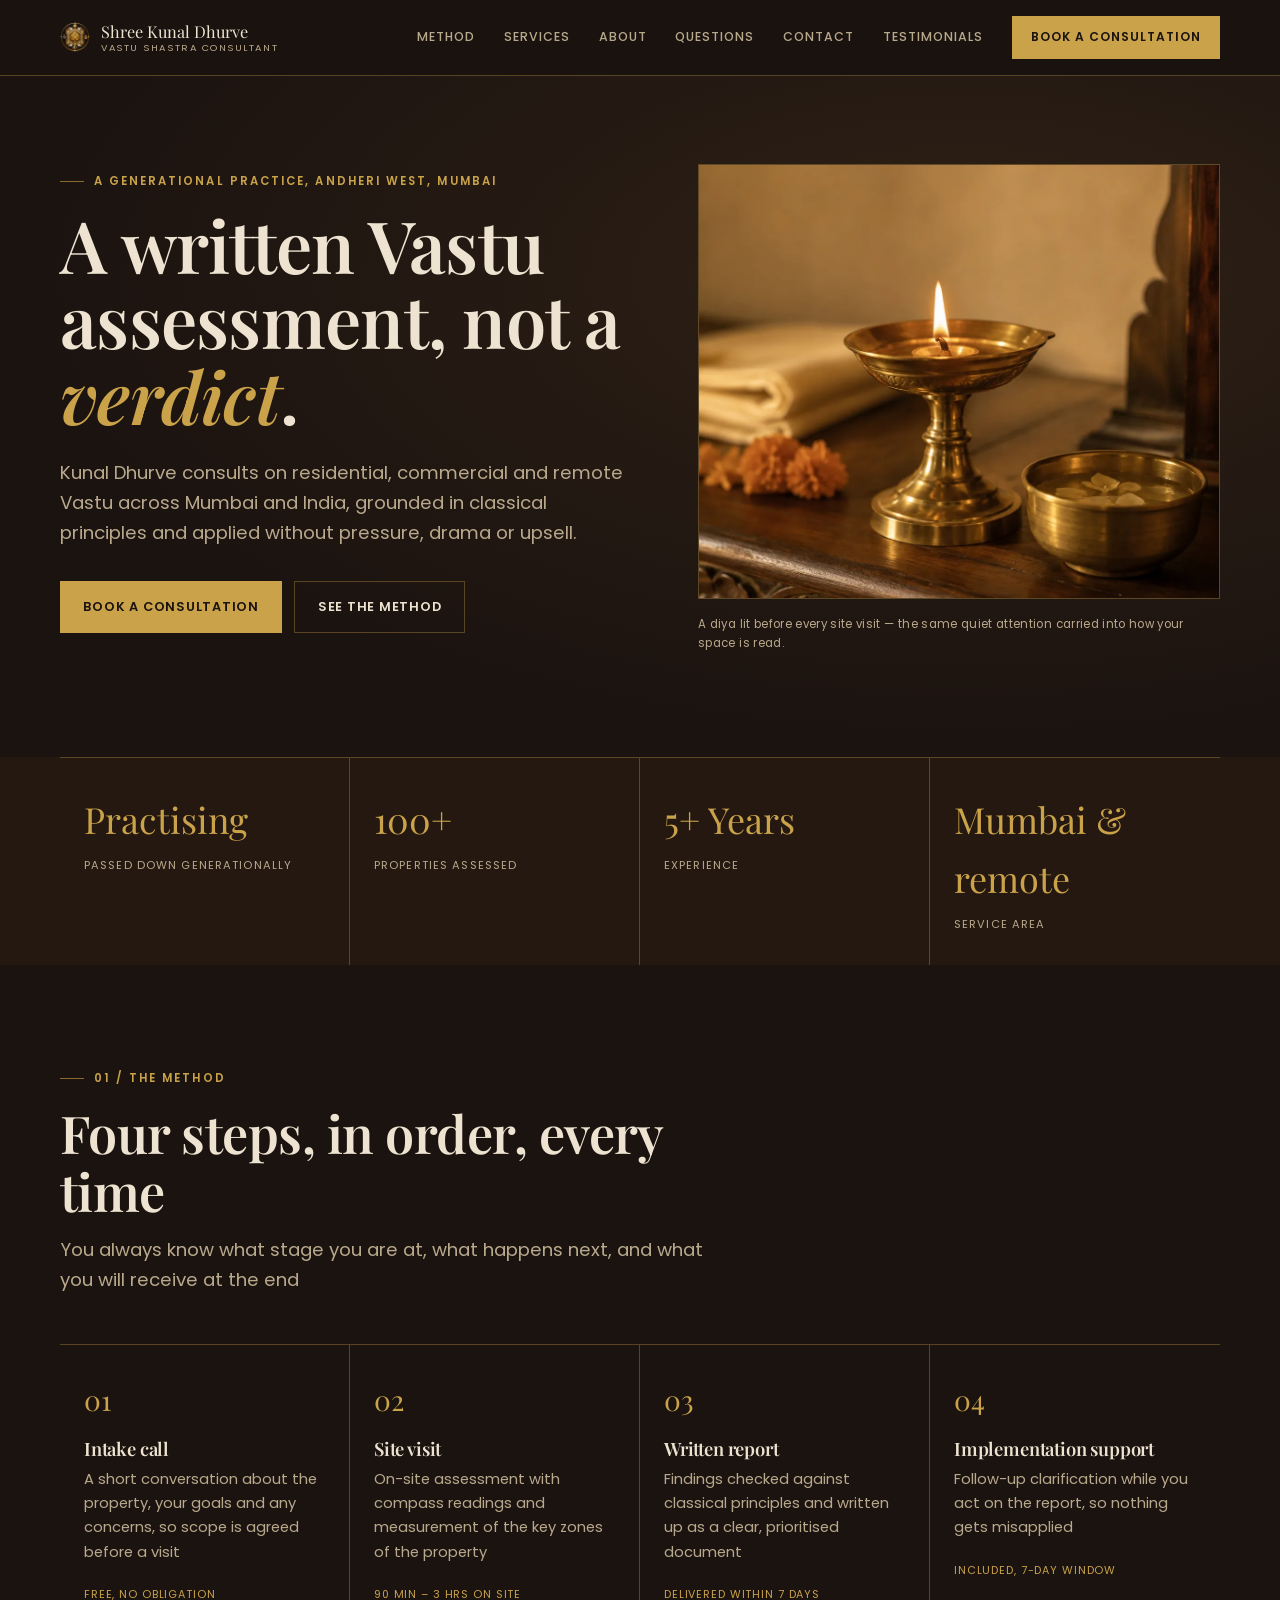
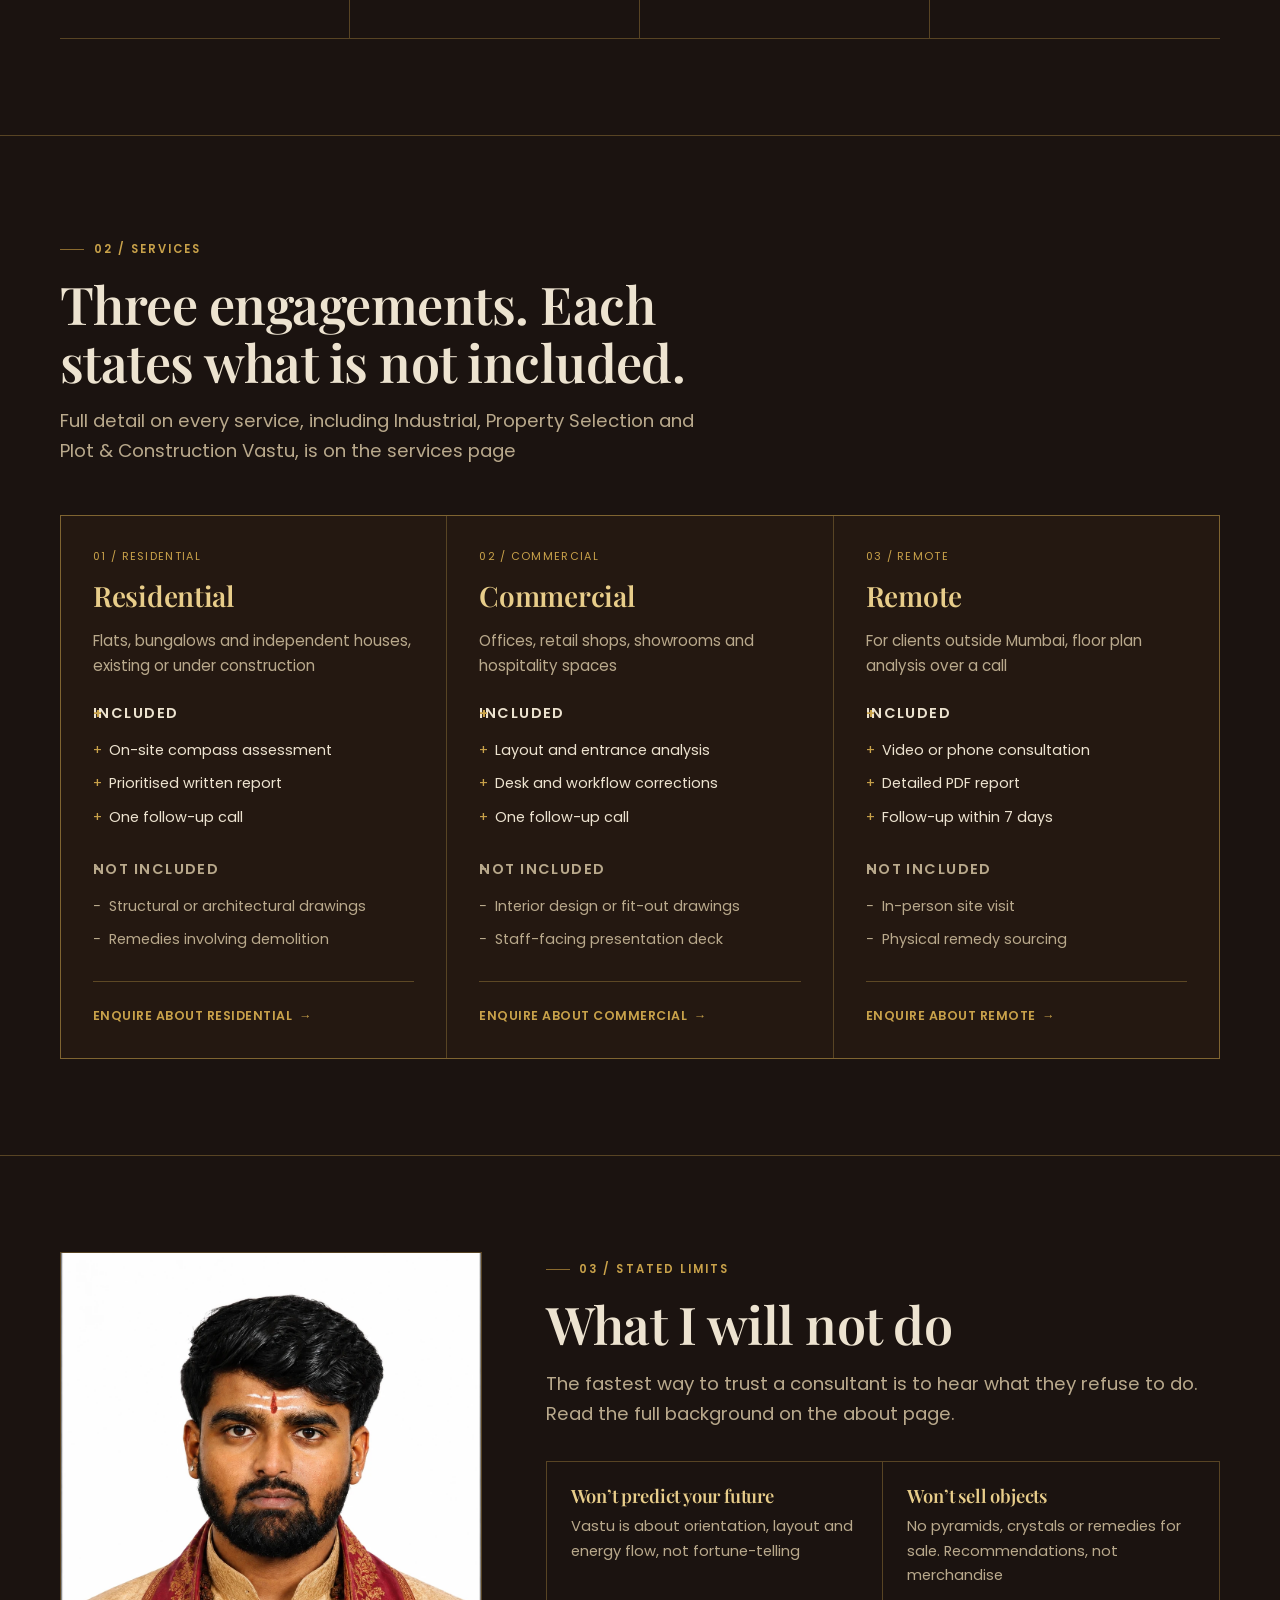
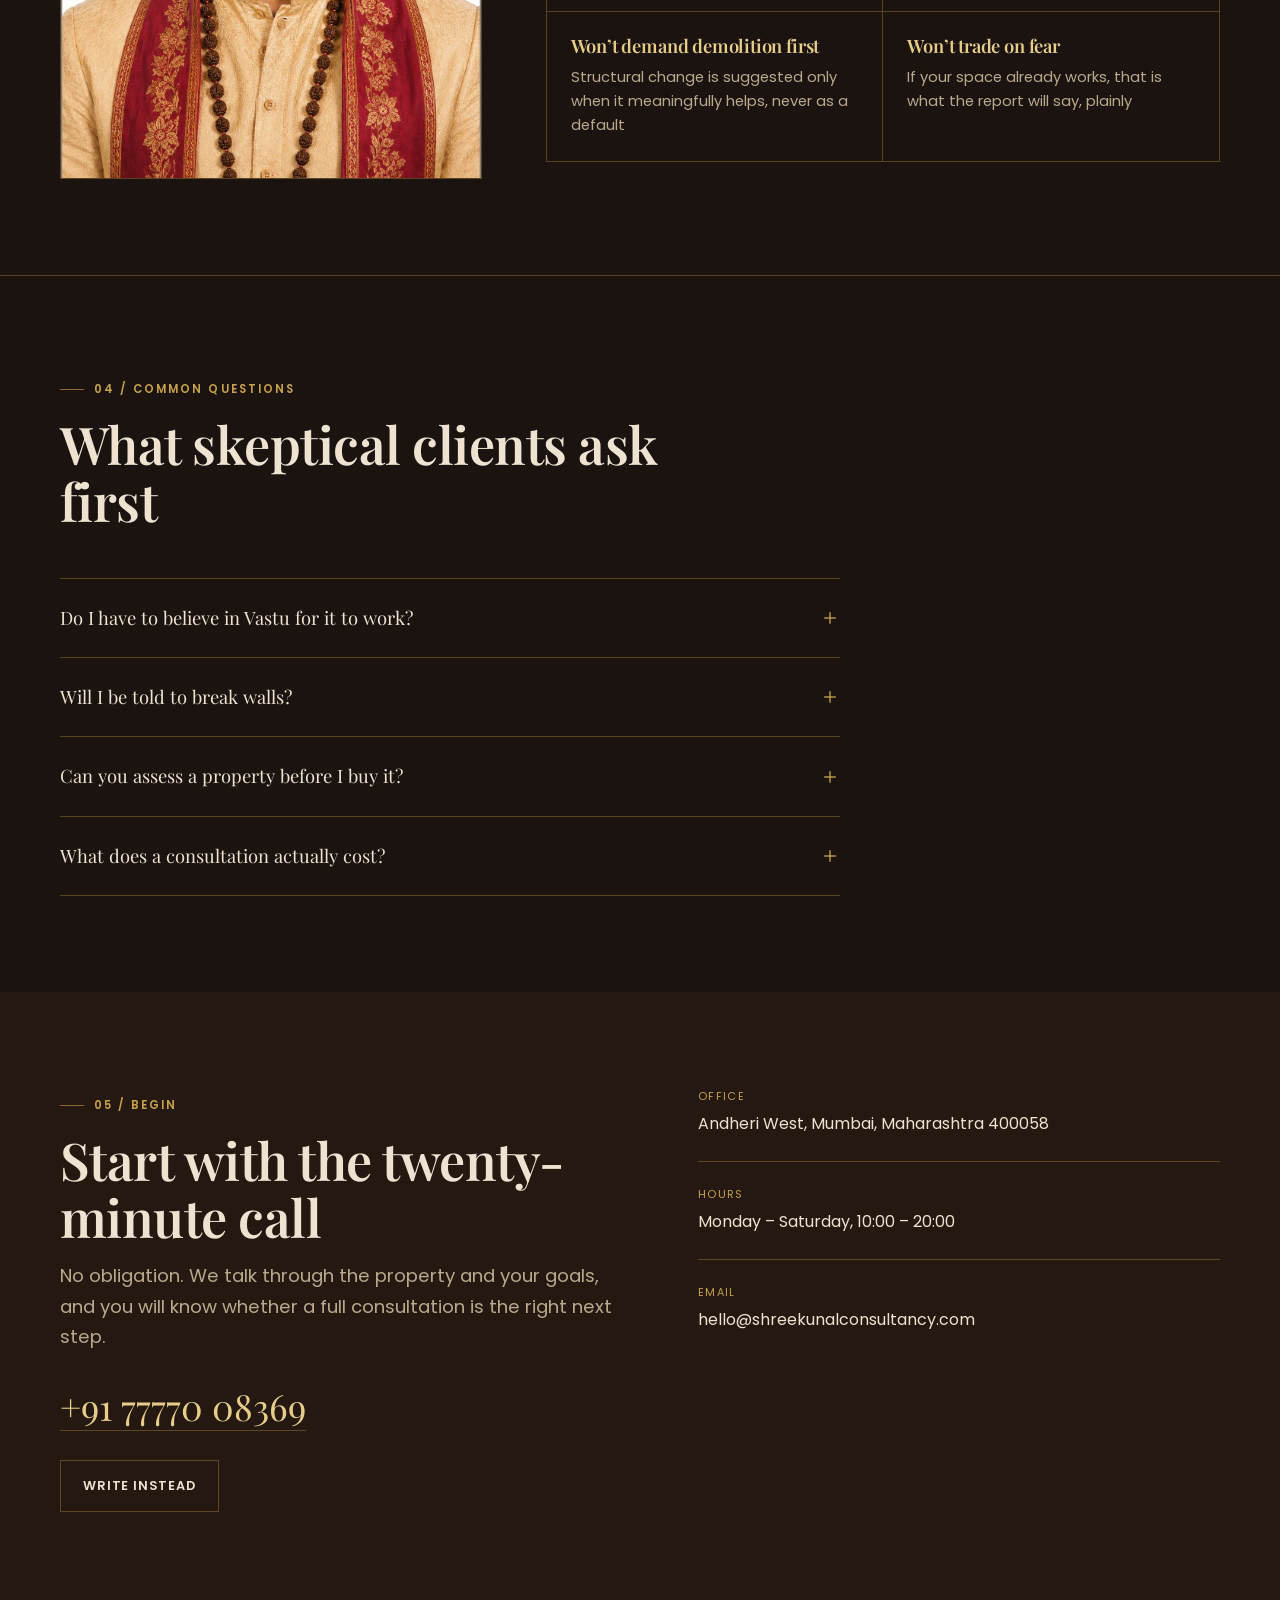
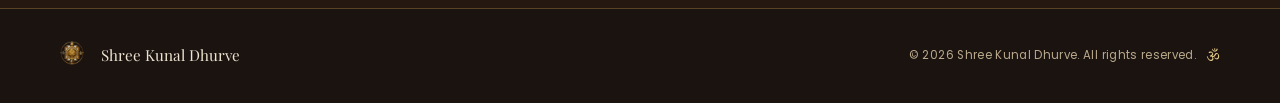
==== index.html @ 8e157ad5 "Fix mobile tap targets, heading hierarchy, and add structured data - css/style.css: split the blanke" ====
<!DOCTYPE html>
<html lang="en">
<head>
  <meta charset="UTF-8">
  <meta name="viewport" content="width=device-width, initial-scale=1.0">
  <meta name="google-site-verification" content="eTcAwBEXMHzzOtmj7loL_bXhq1aPAVMnPyKlKAntVkM" />
  <title>Shree Kunal Dhurve | Vastu Shastra Consultant in Andheri West, Mumbai</title>
  <meta name="description" content="Kunal Dhurve is a Vastu Shastra consultant based in Andheri West, Mumbai, practising a generational family tradition. A written assessment, not a verdict. Book a consultation.">
  <meta name="keywords" content="vastu consultant, vastu shastra, vastu consultant Mumbai, vastu consultant Andheri West, residential vastu, commercial vastu, remote vastu consultation">

  <meta property="og:type" content="website">
  <meta property="og:title" content="Shree Kunal Dhurve | Vastu Shastra Consultant, Mumbai">
  <meta property="og:description" content="A written Vastu assessment, not a verdict. A generational practice, Andheri West, Mumbai.">
  <meta property="og:url" content="https://shreekunalconsultancy.com/">
  <meta property="og:locale" content="en_IN">

  <link rel="canonical" href="https://shreekunalconsultancy.com/">

  <link rel="icon" type="image/png" href="assets/images/favicon-32.png" sizes="32x32">
  <link rel="icon" type="image/png" href="assets/images/favicon-64.png" sizes="64x64">
  <link rel="apple-touch-icon" href="assets/images/apple-touch-icon-180.png">

  <link rel="preconnect" href="https://fonts.googleapis.com">
  <link rel="preconnect" href="https://fonts.gstatic.com" crossorigin>
  <link href="https://fonts.googleapis.com/css2?family=Playfair+Display:ital,wght@0,500;0,600;0,700;1,500&family=Poppins:wght@300;400;500;600;700&family=Noto+Serif+Devanagari:wght@500;600;700&family=Noto+Sans+Devanagari:wght@400;500;600&display=swap" rel="stylesheet">

  <link rel="stylesheet" href="css/style.css">

  <script type="application/ld+json">
  {
    "@context": "https://schema.org",
    "@type": "ProfessionalService",
    "@id": "https://shreekunalconsultancy.com/#business",
    "name": "Shree Kunal Dhurve",
    "alternateName": "Kunal Dhurve Vastu Consultant",
    "description": "Vastu Shastra consultant providing residential, commercial, and remote consultations across Mumbai and India.",
    "url": "https://shreekunalconsultancy.com/",
    "telephone": "+91-7777008369",
    "priceRange": "INR",
    "image": "https://shreekunalconsultancy.com/assets/images/hero-diya-altar.jpg",
    "address": {
      "@type": "PostalAddress",
      "streetAddress": "Andheri West",
      "addressLocality": "Mumbai",
      "addressRegion": "Maharashtra",
      "postalCode": "400058",
      "addressCountry": "IN"
    },
    "geo": {
      "@type": "GeoCoordinates",
      "latitude": 19.1197,
      "longitude": 72.8245
    },
    "areaServed": [
      { "@type": "City", "name": "Mumbai" },
      { "@type": "Country", "name": "India" }
    ],
    "openingHoursSpecification": {
      "@type": "OpeningHoursSpecification",
      "dayOfWeek": ["Monday","Tuesday","Wednesday","Thursday","Friday","Saturday"],
      "opens": "10:00",
      "closes": "20:00"
    },
    "founder": {
      "@id": "https://shreekunalconsultancy.com/about.html#kunal-dhurve",
      "@type": "Person",
      "name": "Kunal Dhurve",
      "url": "https://shreekunalconsultancy.com/about.html"
    },
    "sameAs": []
  }
  </script>
  <!-- TODO: paste social profile URLs (Instagram, Facebook, etc.) into the empty "sameAs" array above -->
</head>
<body>

  <header class="site-header">
    <div class="wrap site-header__inner">
      <a href="index.html" class="brand">
        <span class="brand__mark" aria-hidden="true">
          <picture>
            <source srcset="assets/images/sri-yantra-logo.webp" type="image/webp">
            <img src="assets/images/sri-yantra-logo.png" alt="" width="30" height="30" loading="eager" decoding="async">
          </picture>
        </span>
        <span class="brand__name">
          Shree Kunal Dhurve
          <small>Vastu Shastra Consultant</small>
        </span>
      </a>

      <nav class="nav" aria-label="Primary">
        <a href="#method">Method</a>
        <a href="#services">Services</a>
        <a href="#about">About</a>
        <a href="#faq">Questions</a>
        <a href="#contact">Contact</a>
        <a href="testimonials.html">Testimonials</a>
        <a href="https://wa.me/917777008369?text=Hello%2C%20I%20would%20like%20to%20enquire%20about%20a%20vastu%20consultation." class="nav__cta" target="_blank" rel="noopener">Book a consultation</a>
      </nav>

      <button class="nav-toggle" aria-label="Open menu" aria-expanded="false">
        <svg width="20" height="20" viewBox="0 0 20 20" fill="none" stroke="currentColor" stroke-width="1.6">
          <line x1="3" y1="6" x2="17" y2="6"/>
          <line x1="3" y1="10" x2="17" y2="10"/>
          <line x1="3" y1="14" x2="17" y2="14"/>
        </svg>
      </button>
    </div>
  </header>

  <main>

    <!-- Hero -->
    <section class="hero">
      <div class="wrap hero__inner">
        <div class="hero__copy">
          <span class="eyebrow">A generational practice, Andheri West, Mumbai</span>
          <h1>A written Vastu assessment, not a <em>verdict</em>.</h1>
          <p class="lede">Kunal Dhurve consults on residential, commercial and remote Vastu across Mumbai and India, grounded in classical principles and applied without pressure, drama or upsell.</p>

          <div class="hero__ctas">
            <a href="https://wa.me/917777008369?text=Hello%2C%20I%20would%20like%20to%20enquire%20about%20a%20vastu%20consultation." target="_blank" rel="noopener" class="btn btn--filled">Book a consultation</a>
            <a href="#method" class="btn btn--outline">See the method</a>
          </div>
        </div>

        <div class="hero__portrait">
          <div class="hero__image">
            <picture>
              <source srcset="assets/images/hero-diya-altar.webp" type="image/webp">
              <img src="assets/images/hero-diya-altar.jpg" alt="A lit brass diya on a wooden altar ledge, with marigold flowers and folded cloth alongside" width="1122" height="935" loading="eager" decoding="async" style="width:100%;height:100%;object-fit:cover;">
            </picture>
          </div>
          <p class="hero__caption">A diya lit before every site visit — the same quiet attention carried into how your space is read.</p>
        </div>
      </div>
    </section>

    <!-- Credential band (dark 1/2) -->
    <section class="section--dark">
      <div class="wrap">
        <div class="credentials">
          <div class="credential">
            <div class="credential__num">Practising</div>
            <div class="credential__label">Passed down generationally</div>
          </div>
          <div class="credential">
            <div class="credential__num">100+</div>
            <div class="credential__label">Properties assessed</div>
          </div>
          <div class="credential">
            <div class="credential__num">5+ Years</div>
            <div class="credential__label">Experience</div>
          </div>
          <div class="credential">
            <div class="credential__num">Mumbai &amp; remote</div>
            <div class="credential__label">Service area</div>
          </div>
        </div>
      </div>
    </section>

    <!-- Method -->
    <section class="section" id="method">
      <div class="wrap">
        <div class="section-head">
          <span class="eyebrow">01 / The method</span>
          <h2>Four steps, in order, every time</h2>
          <p class="lede">You always know what stage you are at, what happens next, and what you will receive at the end</p>
        </div>

        <ol class="method">
          <li class="method__step">
            <div class="method__num">01</div>
            <h3>Intake call</h3>
            <p>A short conversation about the property, your goals and any concerns, so scope is agreed before a visit</p>
            <span class="method__meta">Free, no obligation</span>
          </li>
          <li class="method__step">
            <div class="method__num">02</div>
            <h3>Site visit</h3>
            <p>On-site assessment with compass readings and measurement of the key zones of the property</p>
            <span class="method__meta">90 min &ndash; 3 hrs on site</span>
          </li>
          <li class="method__step">
            <div class="method__num">03</div>
            <h3>Written report</h3>
            <p>Findings checked against classical principles and written up as a clear, prioritised document</p>
            <span class="method__meta">Delivered within 7 days</span>
          </li>
          <li class="method__step">
            <div class="method__num">04</div>
            <h3>Implementation support</h3>
            <p>Follow-up clarification while you act on the report, so nothing gets misapplied</p>
            <span class="method__meta">Included, 7-day window</span>
          </li>
        </ol>
      </div>
    </section>

    <!-- Services -->
    <section class="section hairline-top" id="services">
      <div class="wrap">
        <div class="section-head">
          <span class="eyebrow">02 / Services</span>
          <h2>Three engagements. Each states what is not included.</h2>
          <p class="lede">Full detail on every service, including Industrial, Property Selection and Plot &amp; Construction Vastu, is on the <a href="services.html">services page</a></p>
        </div>

        <div class="services">
          <article class="service">
            <span class="service__index">01 / Residential</span>
            <h3>Residential</h3>
            <p class="service__desc">Flats, bungalows and independent houses, existing or under construction</p>
            <ul class="service__list">
              <li class="service__list-label" style="border:0;padding:0;">Included</li>
              <li>On-site compass assessment</li>
              <li>Prioritised written report</li>
              <li>One follow-up call</li>
            </ul>
            <ul class="service__list service__list--not">
              <li class="service__list-label" style="border:0;padding:0;">Not included</li>
              <li>Structural or architectural drawings</li>
              <li>Remedies involving demolition</li>
            </ul>
            <a class="service__cta" href="https://wa.me/917777008369?text=Hello%2C%20I%20would%20like%20to%20enquire%20about%20Residential%20Vastu.">
              Enquire about Residential <span aria-hidden="true">&rarr;</span>
            </a>
          </article>

          <article class="service">
            <span class="service__index">02 / Commercial</span>
            <h3>Commercial</h3>
            <p class="service__desc">Offices, retail shops, showrooms and hospitality spaces</p>
            <ul class="service__list">
              <li class="service__list-label" style="border:0;padding:0;">Included</li>
              <li>Layout and entrance analysis</li>
              <li>Desk and workflow corrections</li>
              <li>One follow-up call</li>
            </ul>
            <ul class="service__list service__list--not">
              <li class="service__list-label" style="border:0;padding:0;">Not included</li>
              <li>Interior design or fit-out drawings</li>
              <li>Staff-facing presentation deck</li>
            </ul>
            <a class="service__cta" href="https://wa.me/917777008369?text=Hello%2C%20I%20would%20like%20to%20enquire%20about%20Commercial%20Vastu.">
              Enquire about Commercial <span aria-hidden="true">&rarr;</span>
            </a>
          </article>

          <article class="service">
            <span class="service__index">03 / Remote</span>
            <h3>Remote</h3>
            <p class="service__desc">For clients outside Mumbai, floor plan analysis over a call</p>
            <ul class="service__list">
              <li class="service__list-label" style="border:0;padding:0;">Included</li>
              <li>Video or phone consultation</li>
              <li>Detailed PDF report</li>
              <li>Follow-up within 7 days</li>
            </ul>
            <ul class="service__list service__list--not">
              <li class="service__list-label" style="border:0;padding:0;">Not included</li>
              <li>In-person site visit</li>
              <li>Physical remedy sourcing</li>
            </ul>
            <a class="service__cta" href="https://wa.me/917777008369?text=Hello%2C%20I%20would%20like%20to%20enquire%20about%20Remote%20Vastu.">
              Enquire about Remote <span aria-hidden="true">&rarr;</span>
            </a>
          </article>
        </div>
      </div>
    </section>

    <!-- Stated limits / About -->
    <section class="section hairline-top" id="about">
      <div class="wrap">
        <div class="limits-grid">
          <div>
            <div class="about-photo">
              <picture>
                <source srcset="assets/images/kunal-photo.webp" type="image/webp">
                <img src="assets/images/kunal-photo.jpg" alt="Portrait of Kunal Dhurve" width="1104" height="1425" loading="lazy" decoding="async" style="width:100%;height:100%;object-fit:cover;">
              </picture>
            </div>
          </div>

          <div>
            <span class="eyebrow">03 / Stated limits</span>
            <h2>What I will not do</h2>
            <p class="lede" style="margin-bottom: var(--space-4);">The fastest way to trust a consultant is to hear what they refuse to do. Read the full background on the <a href="about.html">about page</a>.</p>

            <div class="limits">
              <div class="limits__item">
                <h3>Won&rsquo;t predict your future</h3>
                <p>Vastu is about orientation, layout and energy flow, not fortune-telling</p>
              </div>
              <div class="limits__item">
                <h3>Won&rsquo;t sell objects</h3>
                <p>No pyramids, crystals or remedies for sale. Recommendations, not merchandise</p>
              </div>
              <div class="limits__item">
                <h3>Won&rsquo;t demand demolition first</h3>
                <p>Structural change is suggested only when it meaningfully helps, never as a default</p>
              </div>
              <div class="limits__item">
                <h3>Won&rsquo;t trade on fear</h3>
                <p>If your space already works, that is what the report will say, plainly</p>
              </div>
            </div>
          </div>
        </div>
      </div>
    </section>

    <!-- FAQ -->
    <section class="section hairline-top" id="faq">
      <div class="wrap">
        <div class="section-head">
          <span class="eyebrow">04 / Common questions</span>
          <h2>What skeptical clients ask first</h2>
        </div>

        <div class="faq">
          <div class="faq__item">
            <button class="faq__question" aria-expanded="false" type="button">
              <span>Do I have to believe in Vastu for it to work?</span>
              <svg class="faq__icon" viewBox="0 0 24 24" fill="none" stroke="currentColor" stroke-width="1.6" aria-hidden="true"><line x1="12" y1="5" x2="12" y2="19"/><line x1="5" y1="12" x2="19" y2="12"/></svg>
            </button>
            <div class="faq__answer" hidden>
              <div><p>No. It is a discipline of orientation, layout and light, not a belief system. Clients of every background use it, and the recommendations are judged on whether the space works better, not on faith.</p></div>
            </div>
          </div>

          <div class="faq__item">
            <button class="faq__question" aria-expanded="false" type="button">
              <span>Will I be told to break walls?</span>
              <svg class="faq__icon" viewBox="0 0 24 24" fill="none" stroke="currentColor" stroke-width="1.6" aria-hidden="true"><line x1="12" y1="5" x2="12" y2="19"/><line x1="5" y1="12" x2="19" y2="12"/></svg>
            </button>
            <div class="faq__answer" hidden>
              <div><p>Rarely. Most recommendations are placement, usage and small adjustments. Structural change is suggested only when it would meaningfully improve how the space works, and it is always the last option, not the first.</p></div>
            </div>
          </div>

          <div class="faq__item">
            <button class="faq__question" aria-expanded="false" type="button">
              <span>Can you assess a property before I buy it?</span>
              <svg class="faq__icon" viewBox="0 0 24 24" fill="none" stroke="currentColor" stroke-width="1.6" aria-hidden="true"><line x1="12" y1="5" x2="12" y2="19"/><line x1="5" y1="12" x2="19" y2="12"/></svg>
            </button>
            <div class="faq__answer" hidden>
              <div><p>Yes, and it is the most cost-effective time to consult. Send the floor plan and I will give a clear pass, proceed-with-changes, or avoid verdict before you commit any money.</p></div>
            </div>
          </div>

          <div class="faq__item">
            <button class="faq__question" aria-expanded="false" type="button">
              <span>What does a consultation actually cost?</span>
              <svg class="faq__icon" viewBox="0 0 24 24" fill="none" stroke="currentColor" stroke-width="1.6" aria-hidden="true"><line x1="12" y1="5" x2="12" y2="19"/><line x1="5" y1="12" x2="19" y2="12"/></svg>
            </button>
            <div class="faq__answer" hidden>
              <div><p>Fees depend on property size and scope, and are quoted before any commitment on the intake call, which is itself free. There is no obligation to proceed after that call.</p></div>
            </div>
          </div>
        </div>
      </div>
    </section>

    <!-- Contact (dark 2/2) -->
    <section class="section--dark section" id="contact">
      <div class="wrap">
        <div class="contact-split">
          <div>
            <span class="eyebrow">05 / Begin</span>
            <h2>Start with the twenty-minute call</h2>
            <p class="lede stone-text">No obligation. We talk through the property and your goals, and you will know whether a full consultation is the right next step.</p>
            <div class="contact-split__phone">
              <a href="tel:+917777008369">+91 77770 08369</a>
            </div>
            <a href="mailto:hello@shreekunalconsultancy.com" class="btn btn--outline">Write instead</a>
          </div>

          <div class="contact-meta">
            <div class="contact-meta__item">
              <span class="contact-meta__label">Office</span>
              <p>Andheri West, Mumbai, Maharashtra 400058</p>
            </div>
            <div class="contact-meta__item">
              <span class="contact-meta__label">Hours</span>
              <p>Monday &ndash; Saturday, 10:00 &ndash; 20:00</p>
            </div>
            <div class="contact-meta__item">
              <span class="contact-meta__label">Email</span>
              <p><a href="mailto:hello@shreekunalconsultancy.com">hello@shreekunalconsultancy.com</a></p>
            </div>
          </div>
        </div>
      </div>
    </section>

  </main>

  <footer class="site-footer section--dark">
    <div class="wrap footer__inner">
      <div class="footer__brand">
        <span class="brand__mark" aria-hidden="true">
          <picture>
            <source srcset="assets/images/sri-yantra-logo.webp" type="image/webp">
            <img src="assets/images/sri-yantra-logo.png" alt="" width="24" height="24" loading="lazy" decoding="async">
          </picture>
        </span>
        <span class="footer__name">Shree Kunal Dhurve</span>
      </div>
      <span class="footer__copy">&copy; 2026 Shree Kunal Dhurve. All rights reserved. <span class="footer__om" aria-hidden="true">ॐ</span></span>
    </div>
  </footer>

  <script src="js/main.js"></script>
</body>
</html>
---- css/style.css ----
/* ==========================================================================
   Shree Kunal Dhurve, Vastu Shastra Consultant
   Design system + component styles
   Ornate / classical theme — dark ink ground, gold accents
   ========================================================================== */

:root {
  --ink:           #1B1310;
  --ink2:          #241811;
  --ink3:          #2E2015;
  --gold:          #C9A24A;
  --gold-soft:     #E8CD8A;
  --brass:         #8A6A2E;
  --cream:         #F6EEDD;
  --cream-card:    #FBF6EA;
  --maroon:        #6E1E24;
  --tx-dark:       #EDE3D0;
  --tx-dark-muted: #B9A98C;
  --tx-light:      #2A1D12;
  --tx-light-muted:#6B5A42;
  --line-gold:     rgba(201,162,74,.35);
  --line-dark:     rgba(42,29,18,.14);
  --focus:         #C9A24A;

  --step-0: 1rem;
  --step-1: clamp(1.05rem, 1rem + 0.25vw, 1.15rem);
  --step-2: clamp(1.5rem, 1.3rem + 1vw, 1.75rem);
  --step-3: clamp(1.75rem, 1.5rem + 1.2vw, 2.25rem);
  --step-4: clamp(2.25rem, 1.8rem + 2.2vw, 3.25rem);
  --step-5: clamp(2.75rem, 2rem + 3.5vw, 4.5rem);

  --space-1: 0.5rem;
  --space-2: 1rem;
  --space-3: 1.5rem;
  --space-4: 2rem;
  --space-5: 3rem;
  --space-6: 4.5rem;
  --space-7: 6rem;

  --container: 1240px;
  --gutter: clamp(1.25rem, 4vw, 2.5rem);

  --ease: cubic-bezier(0.2, 0.7, 0.2, 1);
  --dur-fast: 160ms;
  --dur: 280ms;
}

/* Reset ------------------------------------------------------------------- */
*, *::before, *::after { box-sizing: border-box; }
html { -webkit-text-size-adjust: 100%; scroll-behavior: smooth; }
body {
  margin: 0;
  background: var(--ink);
  color: var(--tx-dark);
  font-family: "Poppins", "Noto Sans Devanagari", -apple-system, "Segoe UI", system-ui, Roboto, sans-serif;
  font-size: var(--step-0);
  line-height: 1.65;
  -webkit-font-smoothing: antialiased;
  text-rendering: optimizeLegibility;
  overflow-x: hidden;
}
img, svg { display: block; max-width: 100%; height: auto; }
button { font: inherit; cursor: pointer; }
a { color: inherit; text-decoration: none; }
* { border-radius: 0 !important; box-shadow: none !important; }

:focus-visible {
  outline: 2px solid var(--focus);
  outline-offset: 2px;
}

/* Typography ---------------------------------------------------------------- */
h1, h2, h3, h4 {
  font-family: "Playfair Display", "Noto Serif Devanagari", Georgia, serif;
  font-weight: 600;
  color: var(--tx-dark);
  letter-spacing: -0.01em;
  margin: 0 0 var(--space-2);
  line-height: 1.1;
}
h1 { font-size: var(--step-5); line-height: 1.05; }
h2 { font-size: var(--step-4); line-height: 1.1; }
h3 { font-size: var(--step-2); }
h4 { font-size: var(--step-1); }
h1 em, h2 em { font-style: italic; color: var(--gold); }
.section--dark h1 em, .section--dark h2 em { color: var(--gold); }
.cta-strip h2 em { color: var(--gold-soft); }

.lede { font-size: var(--step-1); color: var(--tx-dark-muted); max-width: 38em; }
.section--dark .lede { color: var(--tx-dark-muted); }
p { margin: 0 0 var(--space-2); }

/* Small-caps label: eyebrows, nav, buttons (never above 13px) -------------- */
.eyebrow, .mono {
  font-family: "Poppins", "Noto Sans Devanagari", sans-serif;
  font-size: 0.72rem;
  font-weight: 600;
  letter-spacing: 0.18em;
  text-transform: uppercase;
  color: var(--gold);
}
.section--dark .eyebrow, .section--dark .mono { color: var(--gold); }
.eyebrow { display: inline-flex; align-items: center; gap: 0.6rem; margin-bottom: var(--space-2); }
.eyebrow::before { content: ""; width: 24px; height: 1px; background: var(--brass); }
.cta-strip .eyebrow { color: var(--gold-soft); }

/* Layout -------------------------------------------------------------------- */
.wrap { width: 100%; max-width: var(--container); margin-inline: auto; padding-inline: var(--gutter); }
/* Visually hidden but present for screen readers and the document outline. */
.sr-only {
  position: absolute;
  width: 1px; height: 1px;
  margin: -1px;
  padding: 0;
  overflow: hidden;
  clip: rect(0, 0, 0, 0);
  white-space: nowrap;
  border: 0;
}
.section { padding-block: var(--space-7); background: var(--ink); color: var(--tx-dark); }
.section--dark { background: var(--ink2); color: var(--tx-dark); }
.section--dark .stone-text { color: var(--tx-dark-muted); }
.hairline-top { border-top: 1px solid var(--line-gold); }
.section--dark .hairline-top { border-top-color: var(--line-gold); }

/* Header ---------------------------------------------------------------------*/
.site-header {
  position: sticky; top: 0; z-index: 100;
  background: rgba(27, 19, 16, 0.92);
  backdrop-filter: saturate(140%) blur(8px);
  -webkit-backdrop-filter: saturate(140%) blur(8px);
  border-bottom: 1px solid var(--line-gold);
}
.site-header__inner { display: flex; align-items: center; justify-content: space-between; padding-block: var(--space-2); gap: var(--space-3); }
.brand { display: inline-flex; align-items: center; gap: 0.7rem; }
.brand__mark { width: 30px; height: 30px; color: var(--gold); flex-shrink: 0; }
.brand__name { font-family: "Playfair Display", "Noto Serif Devanagari", Georgia, serif; font-size: 1.02rem; line-height: 1.15; color: var(--tx-dark); }
.brand__name small {
  display: block;
  font-family: "Poppins", "Noto Sans Devanagari", sans-serif;
  font-size: 0.6rem;
  letter-spacing: 0.16em;
  text-transform: uppercase;
  color: var(--tx-dark-muted);
  margin-top: 2px;
}
.nav { display: flex; align-items: center; gap: 1.8rem; }
.nav a:not(.nav__cta) {
  font-family: "Poppins", "Noto Sans Devanagari", sans-serif;
  font-size: 0.78rem;
  font-weight: 500;
  letter-spacing: 0.08em;
  text-transform: uppercase;
  color: var(--tx-dark-muted);
  padding-block: 0.25rem;
  border-bottom: 1px solid transparent;
  transition: color var(--dur-fast) var(--ease), border-color var(--dur-fast) var(--ease);
}
.nav a:hover { color: var(--gold); }
.nav a[aria-current="page"] { color: var(--gold); border-bottom-color: var(--gold); }
.nav__cta {
  background: var(--gold);
  color: var(--ink);
  padding: 0.65rem 1.15rem;
  font-family: "Poppins", "Noto Sans Devanagari", sans-serif;
  font-size: 0.76rem;
  font-weight: 600;
  letter-spacing: 0.08em;
  text-transform: uppercase;
  border: 1px solid var(--gold);
  transition: background var(--dur-fast) var(--ease), border-color var(--dur-fast) var(--ease);
}
.nav__cta:hover { background: var(--gold-soft); border-color: var(--gold-soft); }

.nav-toggle {
  display: none;
  width: 40px; height: 40px;
  border: 1px solid var(--line-gold);
  background: transparent;
  align-items: center; justify-content: center;
  color: var(--tx-dark);
}

/* Buttons --------------------------------------------------------------------*/
.btn {
  display: inline-flex; align-items: center; justify-content: center; gap: 0.5rem;
  padding: 0.9rem 1.4rem;
  font-family: "Poppins", "Noto Sans Devanagari", sans-serif;
  font-size: 0.8rem;
  font-weight: 600;
  letter-spacing: 0.06em;
  text-transform: uppercase;
  border: 1px solid transparent;
  transition: background var(--dur-fast) var(--ease), color var(--dur-fast) var(--ease), border-color var(--dur-fast) var(--ease);
  white-space: nowrap;
}
.btn--filled { background: var(--gold); color: var(--ink); border-color: var(--gold); }
.btn--filled:hover { background: var(--gold-soft); border-color: var(--gold-soft); }
.btn--outline { background: transparent; color: var(--tx-dark); border-color: var(--line-gold); }
.btn--outline:hover { background: var(--gold); color: var(--ink); border-color: var(--gold); }
.section--dark .btn--outline { color: var(--tx-dark); border-color: var(--line-gold); }
.section--dark .btn--outline:hover { background: var(--gold); color: var(--ink); }
.cta-strip .btn--filled { background: var(--maroon); border-color: var(--maroon); color: var(--cream); }
.cta-strip .btn--filled:hover { background: var(--gold); border-color: var(--gold); color: var(--ink); }
.btn__icon { width: 15px; height: 15px; flex-shrink: 0; }

/* Diagonal hatch placeholder --------------------------------------------------*/
.placeholder {
  position: relative;
  background-color: var(--ink2);
  background-image: repeating-linear-gradient(45deg, var(--line-gold) 0, var(--line-gold) 1px, transparent 1px, transparent 13px);
  border: 1px solid var(--line-gold);
  display: grid; place-items: center;
  text-align: center;
  overflow: hidden;
}
.placeholder__label {
  font-family: "Poppins", "Noto Sans Devanagari", sans-serif;
  font-size: 0.68rem;
  letter-spacing: 0.14em;
  text-transform: uppercase;
  color: var(--tx-dark-muted);
  background: var(--ink);
  padding: 0.5rem 0.9rem;
  border: 1px solid var(--line-gold);
}

/* Hero -------------------------------------------------------------------- */
.hero {
  padding-top: clamp(3rem, 7vw, 5.5rem);
  padding-bottom: clamp(3rem, 7vw, 5.5rem);
  background: radial-gradient(ellipse at 75% 30%, var(--ink3), var(--ink) 70%);
}
.hero__inner { display: grid; grid-template-columns: 1.1fr 1fr; gap: clamp(2rem, 5vw, 4rem); align-items: start; }
.hero h1 { margin-bottom: var(--space-3); }
.hero__ctas { display: flex; flex-wrap: wrap; gap: 0.75rem; margin-top: var(--space-4); }
.hero__image { aspect-ratio: 6 / 5; border: 1px solid var(--line-gold); overflow: hidden; }
.hero__caption {
  margin-top: var(--space-2);
  font-family: "Poppins", "Noto Sans Devanagari", sans-serif;
  font-size: 0.72rem;
  letter-spacing: 0.03em;
  color: var(--tx-dark-muted);
}

/* Credential band ----------------------------------------------------------- */
.credentials {
  display: grid;
  grid-template-columns: repeat(4, 1fr);
  border-top: 1px solid var(--line-gold);
}
.credential {
  padding: var(--space-4) var(--space-3);
  border-right: 1px solid var(--line-gold);
}
.credential:last-child { border-right: 0; }
.credential__num { font-family: "Playfair Display", "Noto Serif Devanagari", Georgia, serif; font-size: var(--step-3); color: var(--gold); margin-bottom: 0.4rem; }
.credential__label {
  font-family: "Poppins", "Noto Sans Devanagari", sans-serif;
  font-size: 0.7rem; letter-spacing: 0.1em; text-transform: uppercase;
  color: var(--tx-dark-muted);
}

/* Section head ---------------------------------------------------------------*/
.section-head { max-width: 42em; margin-bottom: var(--space-5); }

/* Method ---------------------------------------------------------------------*/
.method {
  display: grid;
  grid-template-columns: repeat(4, 1fr);
  border-top: 1px solid var(--line-gold);
  border-bottom: 1px solid var(--line-gold);
  list-style: none; padding: 0; margin: 0;
}
.method__step { padding: var(--space-4) var(--space-3); border-right: 1px solid var(--line-gold); }
.method__step:last-child { border-right: 0; }
.method__num { font-family: "Playfair Display", "Noto Serif Devanagari", Georgia, serif; font-size: var(--step-2); color: var(--gold); margin-bottom: var(--space-2); }
.method__step h3, .method__step h4 { font-size: var(--step-1); margin-bottom: var(--space-1); }
.method__step p { font-size: 0.92rem; color: var(--tx-dark-muted); margin-bottom: var(--space-2); }
.method__meta {
  font-family: "Poppins", "Noto Sans Devanagari", sans-serif;
  font-size: 0.68rem; letter-spacing: 0.08em; text-transform: uppercase;
  color: var(--gold);
}

/* Services --------------------------------------------------------------------*/
.services {
  display: grid;
  grid-template-columns: repeat(3, 1fr);
  gap: 1px;
  background: var(--line-gold);
  border: 1px solid var(--line-gold);
}
.service { background: var(--ink2); padding: var(--space-4); display: flex; flex-direction: column; min-height: 100%; }
.service__index {
  font-family: "Poppins", "Noto Sans Devanagari", sans-serif;
  font-size: 0.68rem; letter-spacing: 0.12em; text-transform: uppercase;
  color: var(--gold); margin-bottom: var(--space-2);
}
.service h3 { font-size: var(--step-2); margin-bottom: var(--space-2); color: var(--gold-soft); }
.service p.service__desc { color: var(--tx-dark-muted); font-size: 0.95rem; margin-bottom: var(--space-3); }
.service__list { list-style: none; margin: 0 0 var(--space-3); padding: 0; }
.service__list-label {
  font-family: "Poppins", "Noto Sans Devanagari", sans-serif;
  font-size: 0.68rem; letter-spacing: 0.1em; text-transform: uppercase;
  color: var(--gold); font-weight: 600; margin-bottom: 0.5rem;
}
.service__list--not .service__list-label { color: var(--tx-dark-muted); }
.service__list li { font-size: 0.9rem; color: var(--tx-dark); padding: 0.3rem 0 0.3rem 1rem; position: relative; }
.service__list li::before { content: "+"; position: absolute; left: 0; color: var(--gold); }
.service__list--not li { color: var(--tx-dark-muted); }
.service__list--not li::before { content: "\2212"; color: var(--tx-dark-muted); }
.service__cta {
  margin-top: auto; padding-top: var(--space-3); border-top: 1px solid var(--line-gold);
  font-family: "Poppins", "Noto Sans Devanagari", sans-serif;
  font-size: 0.78rem; font-weight: 600; letter-spacing: 0.04em; text-transform: uppercase;
  color: var(--gold); display: inline-flex; align-items: center; gap: 0.4rem;
}
.service__cta:hover { color: var(--gold-soft); }

/* Stated limits ----------------------------------------------------------------*/
.limits-grid { display: grid; grid-template-columns: 1fr 1.6fr; gap: clamp(2rem, 5vw, 4rem); align-items: start; }
.limits {
  display: grid;
  grid-template-columns: 1fr 1fr;
  border-top: 1px solid var(--line-gold);
  border-left: 1px solid var(--line-gold);
}
.limits__item { padding: var(--space-3); border-right: 1px solid var(--line-gold); border-bottom: 1px solid var(--line-gold); }
.limits__item h3, .limits__item h4 { font-size: var(--step-1); margin-bottom: var(--space-1); color: var(--gold-soft); }
.limits__item p { color: var(--tx-dark-muted); font-size: 0.92rem; margin: 0; }

/* FAQ -----------------------------------------------------------------------*/
.faq { max-width: 780px; }
.faq__item { border-top: 1px solid var(--line-gold); }
.faq__item:last-child { border-bottom: 1px solid var(--line-gold); }
.faq__item h3 { margin: 0; }
.faq__question {
  display: flex; justify-content: space-between; align-items: center; gap: var(--space-3);
  width: 100%; background: transparent; border: 0; padding: var(--space-3) 0; text-align: left;
  font-family: "Playfair Display", "Noto Serif Devanagari", Georgia, serif; font-size: var(--step-1); color: var(--tx-dark);
}
.faq__question:hover, .faq__question[aria-expanded="true"] { color: var(--gold); }
.faq__icon { width: 20px; height: 20px; flex-shrink: 0; color: var(--gold); transition: transform var(--dur) var(--ease); }
.faq__question[aria-expanded="true"] .faq__icon { transform: rotate(45deg); }
.faq__answer { display: grid; grid-template-rows: 0fr; transition: grid-template-rows var(--dur) var(--ease); }
.faq__answer:not([hidden]) { grid-template-rows: 1fr; }
.faq__answer > div { overflow: hidden; padding-bottom: var(--space-3); }
.faq__answer[hidden] > div { padding-bottom: 0; }
.faq__answer p { margin: 0; color: var(--tx-dark-muted); }

/* Contact ----------------------------------------------------------------------*/
.contact-split { display: grid; grid-template-columns: 1.1fr 1fr; gap: clamp(2rem, 5vw, 5rem); align-items: start; }
.contact-split h2 { color: var(--tx-dark); }
.contact-split__phone { font-family: "Playfair Display", "Noto Serif Devanagari", Georgia, serif; font-size: var(--step-3); margin: var(--space-3) 0; color: var(--gold-soft); }
.contact-split__phone a { border-bottom: 1px solid var(--line-gold); }
.contact-split__phone a:hover { color: var(--gold); border-bottom-color: var(--gold); }
.contact-meta { display: grid; gap: var(--space-3); }
.contact-meta__item { padding-top: var(--space-3); border-top: 1px solid var(--line-gold); }
.contact-meta__item:first-child { border-top: 0; padding-top: 0; }
.contact-meta__label {
  font-family: "Poppins", "Noto Sans Devanagari", sans-serif;
  font-size: 0.68rem; letter-spacing: 0.12em; text-transform: uppercase; color: var(--gold);
  margin-bottom: 0.3rem; display: block;
}
.contact-meta__item p { color: var(--tx-dark); margin: 0; }

/* Full contact page ---------------------------------------------------*/
.contact { display: grid; grid-template-columns: 1fr 1fr; gap: var(--space-5); align-items: start; }
.contact__panel { background: var(--ink2); border: 1px solid var(--line-gold); padding: var(--space-4); }
.contact__row { display: flex; gap: 0.75rem; align-items: flex-start; padding-block: var(--space-2); border-top: 1px solid var(--line-gold); }
.contact__row:first-of-type { border-top: 0; padding-top: 0; }
.contact__row svg { color: var(--gold); margin-top: 0.25rem; flex-shrink: 0; }
.contact__row strong {
  display: block; font-family: "Poppins", "Noto Sans Devanagari", sans-serif; font-size: 0.68rem;
  letter-spacing: 0.1em; text-transform: uppercase; color: var(--tx-dark-muted); margin-bottom: 0.3rem; font-weight: 600;
}
.contact__row a { color: var(--tx-dark); border-bottom: 1px solid var(--line-gold); }
.contact__row a:hover { color: var(--gold); border-bottom-color: var(--gold); }

.form { display: grid; gap: var(--space-3); }
.form__field { display: grid; gap: 0.4rem; }
.form__field label {
  font-family: "Poppins", "Noto Sans Devanagari", sans-serif; font-size: 0.68rem;
  letter-spacing: 0.1em; text-transform: uppercase; color: var(--tx-dark-muted);
}
.form__field input, .form__field textarea {
  background: var(--ink); border: 1px solid var(--line-gold); padding: 0.85rem 1rem;
  font: inherit; color: var(--tx-dark); width: 100%;
  transition: border-color var(--dur-fast) var(--ease);
}
.form__field input::placeholder, .form__field textarea::placeholder { color: var(--tx-dark-muted); opacity: 1; }
.form__field input:focus, .form__field textarea:focus { outline: none; border-color: var(--gold); }
.form__field textarea { resize: vertical; min-height: 120px; }
.form__note { font-size: 0.82rem; color: var(--tx-dark-muted); margin: 0; }
.form__status { font-size: 0.88rem; padding: 0.6rem 0.8rem; display: none; border: 1px solid var(--line-gold); }
.form__status--ok { display: block; color: var(--gold-soft); border-color: var(--gold); }
.form__status--err { display: block; color: #E4776B; border-color: #8B3A2E; }

.map { width: 100%; aspect-ratio: 16 / 8; border: 1px solid var(--line-gold); overflow: hidden; background: var(--ink2); filter: sepia(18%) saturate(85%) brightness(0.92); }

.services-banner {
  aspect-ratio: 5 / 4;
  max-width: 900px;
  margin-inline: auto;
  border: 1px solid var(--line-gold);
  overflow: hidden;
}

/* Footer ----------------------------------------------------------------------*/
.site-footer { border-top: 1px solid var(--line-gold); padding-block: var(--space-4); background: var(--ink); }
.footer__inner { display: flex; align-items: center; justify-content: space-between; flex-wrap: wrap; gap: var(--space-2); }
.footer__brand { display: inline-flex; align-items: center; gap: 0.7rem; }
.footer__brand .brand__mark { color: var(--gold); }
.footer__name { font-family: "Playfair Display", "Noto Serif Devanagari", Georgia, serif; font-size: 0.95rem; color: var(--tx-dark); }
.footer__copy {
  font-family: "Poppins", "Noto Sans Devanagari", sans-serif;
  font-size: 0.72rem; letter-spacing: 0.03em; color: var(--tx-dark-muted);
  display: inline-flex; align-items: center; gap: 0.6rem;
}
.footer__om { color: var(--gold-soft); font-family: "Playfair Display", "Noto Serif Devanagari", serif; font-size: 0.95rem; }

/* Page head (subpages) ---------------------------------------------------------*/
.page-head {
  padding-block: clamp(3rem, 7vw, 5rem);
  border-bottom: 1px solid var(--line-gold);
  background:
    linear-gradient(rgba(27,19,16,.90), rgba(27,19,16,.95)),
    url('../assets/images/diya-texture-bg.jpg') center 30% / cover no-repeat;
}
.page-head__inner { display: grid; grid-template-columns: 1fr auto; gap: var(--space-4); align-items: end; }

/* About page --------------------------------------------------------------------*/
.about-grid { display: grid; grid-template-columns: 1fr 1.4fr; gap: clamp(2rem, 5vw, 4rem); align-items: start; }
.about-photo { aspect-ratio: 4 / 5; border: 1px solid var(--line-gold); overflow: hidden; }
.about-bio { display: grid; gap: var(--space-3); align-content: start; }
.about-bio h3 { font-size: var(--step-2); margin-top: var(--space-2); color: var(--gold-soft); }
.about-bio p { color: var(--tx-dark-muted); margin: 0; }
.creds { display: grid; gap: var(--space-2); margin-top: var(--space-2); }
.creds__item { display: grid; grid-template-columns: 9rem 1fr; gap: var(--space-3); padding-block: var(--space-2); border-top: 1px solid var(--line-gold); align-items: start; }
.creds__item:first-child { border-top: 0; padding-top: 0; }
.creds__label {
  font-family: "Poppins", "Noto Sans Devanagari", sans-serif; font-size: 0.68rem;
  letter-spacing: 0.1em; text-transform: uppercase; color: var(--tx-dark-muted); font-weight: 600;
}

/* Reveal animation ----------------------------------------------------------------*/
.reveal { opacity: 0; transform: translateY(10px); transition: opacity 500ms var(--ease), transform 500ms var(--ease); }
.reveal.is-in { opacity: 1; transform: none; }
@media (prefers-reduced-motion: reduce) {
  *, *::before, *::after { animation-duration: 0.001ms !important; transition-duration: 0.001ms !important; }
  html { scroll-behavior: auto; }
  .reveal { opacity: 1; transform: none; }
}

/* Mobile nav overlay -----------------------------------------------------------*/
.nav.is-open {
  position: fixed; inset: 64px 0 0 0; z-index: 200;
  background: var(--ink);
  display: grid; align-content: start; gap: 1.25rem;
  padding: var(--space-4) var(--gutter);
  border-top: 1px solid var(--line-gold);
}
body.nav-open { overflow: hidden; }

/* Responsive ---------------------------------------------------------------------*/
@media (max-width: 980px) {
  .hero__inner { grid-template-columns: 1fr; }
  .credentials { grid-template-columns: repeat(2, 1fr); }
  .credential:nth-child(2) { border-right: 0; }
  .credential:nth-child(1), .credential:nth-child(2) { border-bottom: 1px solid var(--line-gold); }
  .method { grid-template-columns: repeat(2, 1fr); }
  .method__step:nth-child(2) { border-right: 0; }
  .method__step:nth-child(1), .method__step:nth-child(2) { border-bottom: 1px solid var(--line-gold); }
  .services { grid-template-columns: 1fr; }
  .limits-grid { grid-template-columns: 1fr; }
  .contact-split { grid-template-columns: 1fr; }
  .contact { grid-template-columns: 1fr; }
  .about-grid { grid-template-columns: 1fr; }
  .page-head__inner { grid-template-columns: 1fr; align-items: start; }
  .creds__item { grid-template-columns: 1fr; gap: 0.25rem; }
  .limits { grid-template-columns: 1fr; }
  .limits__item { border-right: 0; }
}

@media (max-width: 720px) {
  .nav { display: none; }
  .nav-toggle { display: inline-flex; }
  .method { grid-template-columns: 1fr; }
  .method__step { border-right: 0; border-bottom: 1px solid var(--line-gold); }
  .method__step:last-child { border-bottom: 0; }
  .credentials { grid-template-columns: 1fr; }
  .credential { border-right: 0; border-bottom: 1px solid var(--line-gold); }
  .credential:last-child { border-bottom: 0; }
  .footer__inner { flex-direction: column; align-items: flex-start; }
}

@media (max-width: 720px) {
  button, input, select, textarea, .faq__question {
    min-height: 44px;
  }

  /* min-height alone does nothing on inline <a> elements, so the genuine
     tap targets also get display:inline-flex to make it apply. Scoped to
     specific selectors rather than every <a>, since flexing a link that
     sits inside running text would break its line wrap. */
  .contact-split__phone a,
  .contact__row a,
  .contact-meta__item a,
  .nav a,
  .service__cta,
  .btn,
  .nav__cta,
  a[href^="tel:"],
  a[href^="mailto:"] {
    min-height: 44px;
    display: inline-flex;
    align-items: center;
  }

  /* Links inside running paragraphs keep display:inline and get a
     touch-friendly hit area from padding instead. */
  .lede a {
    padding-block: 0.8rem;
  }
}
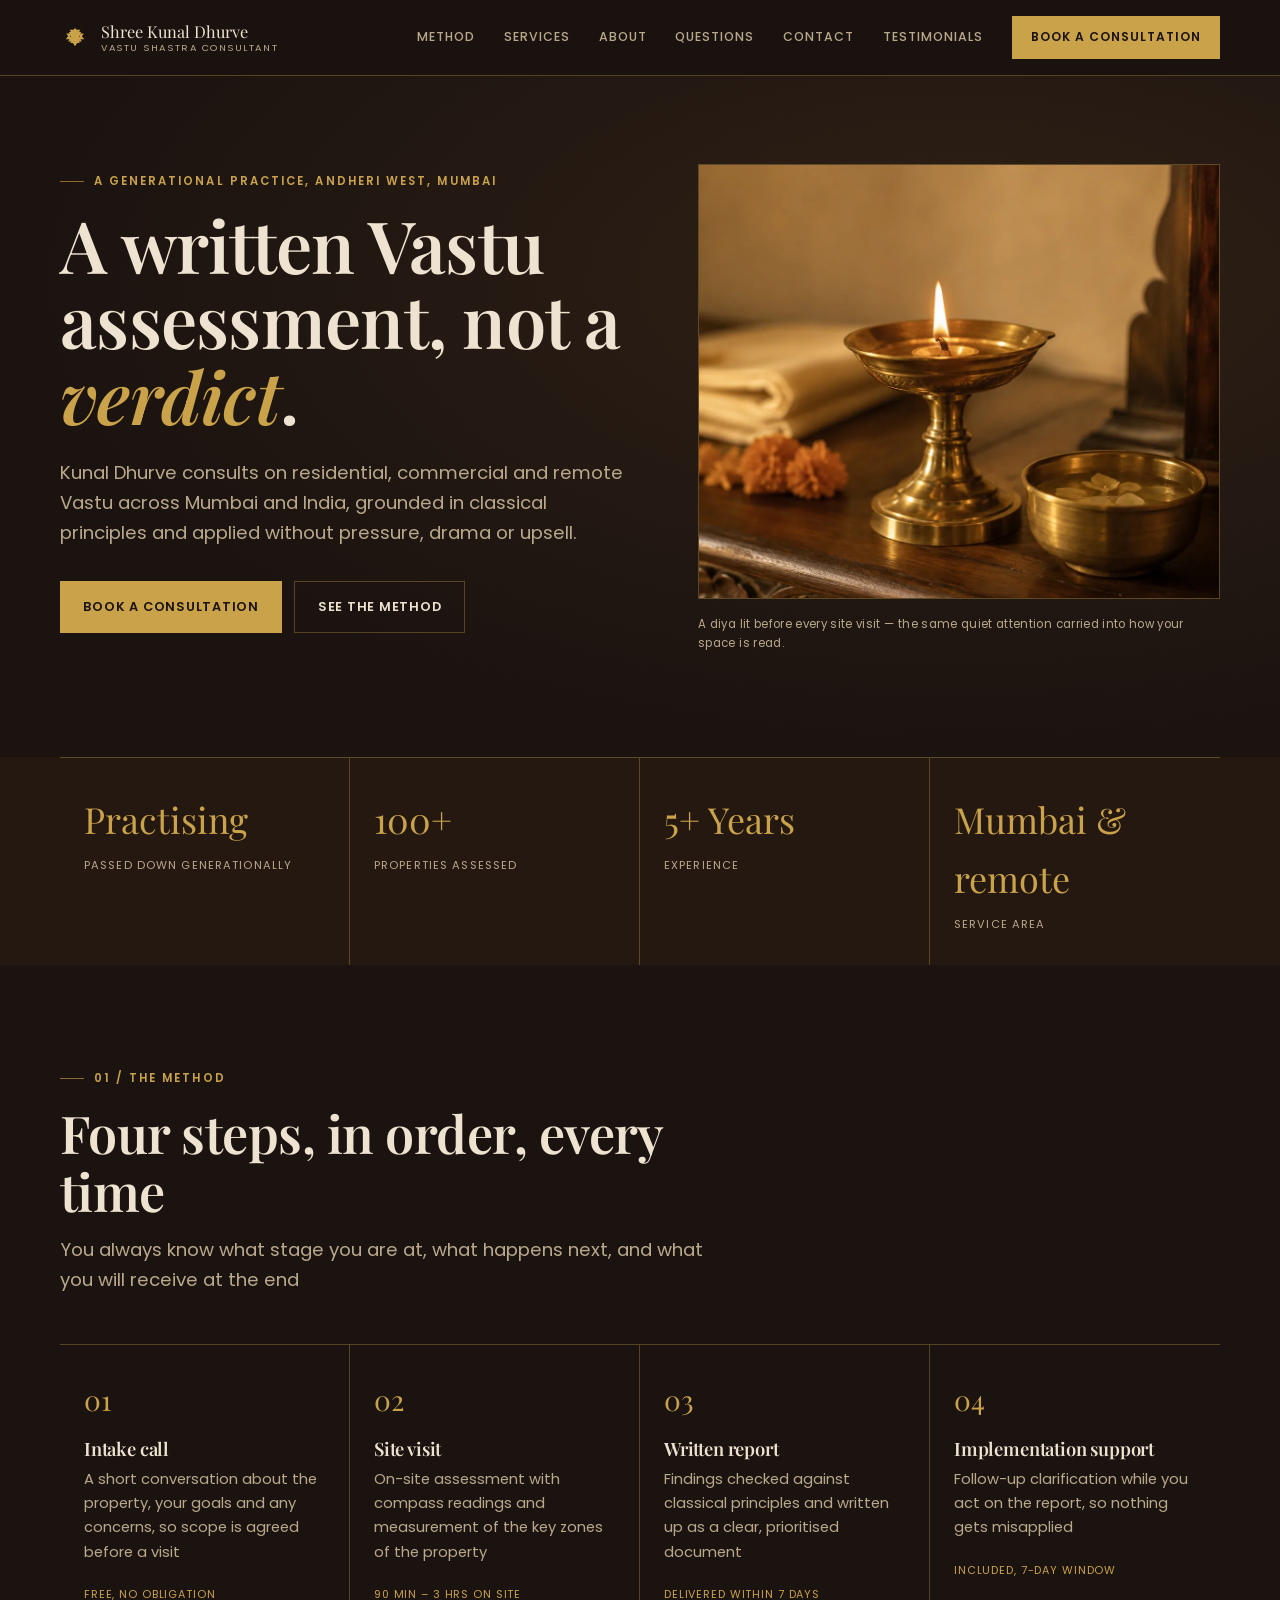
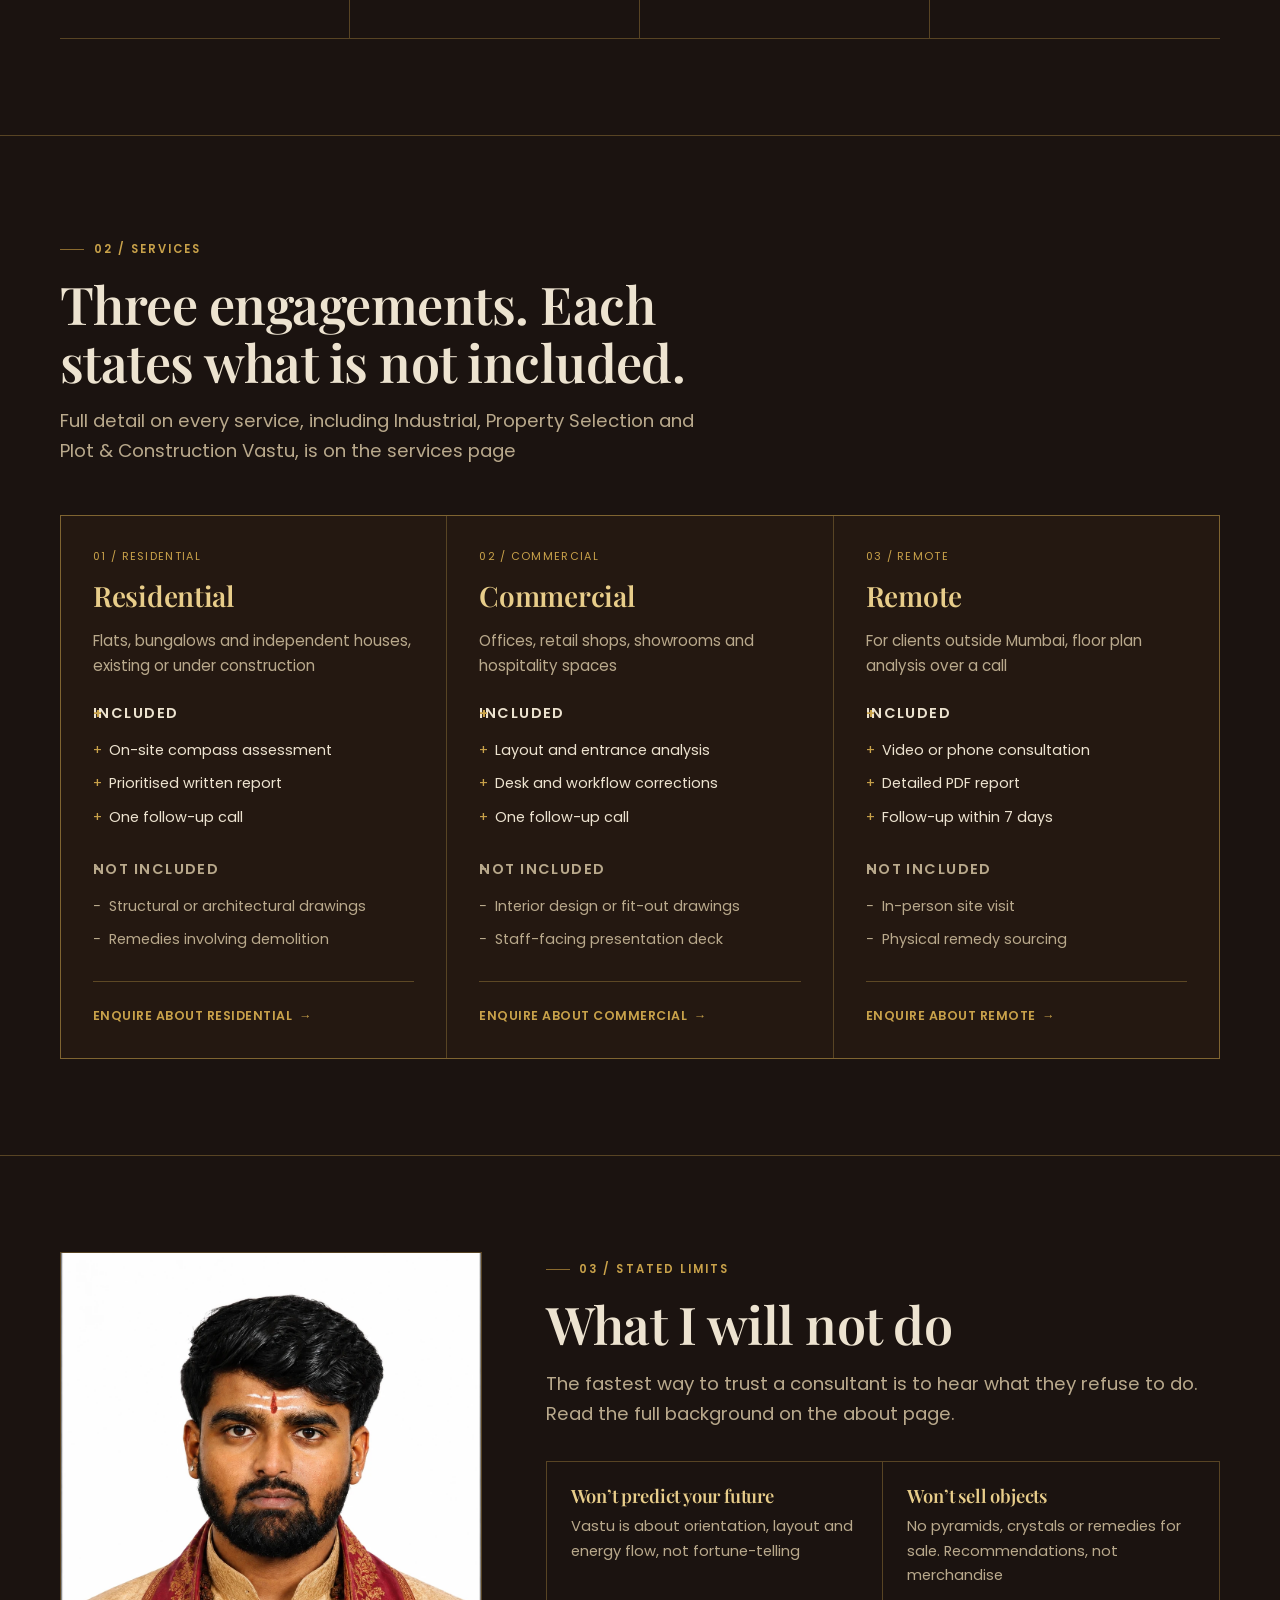
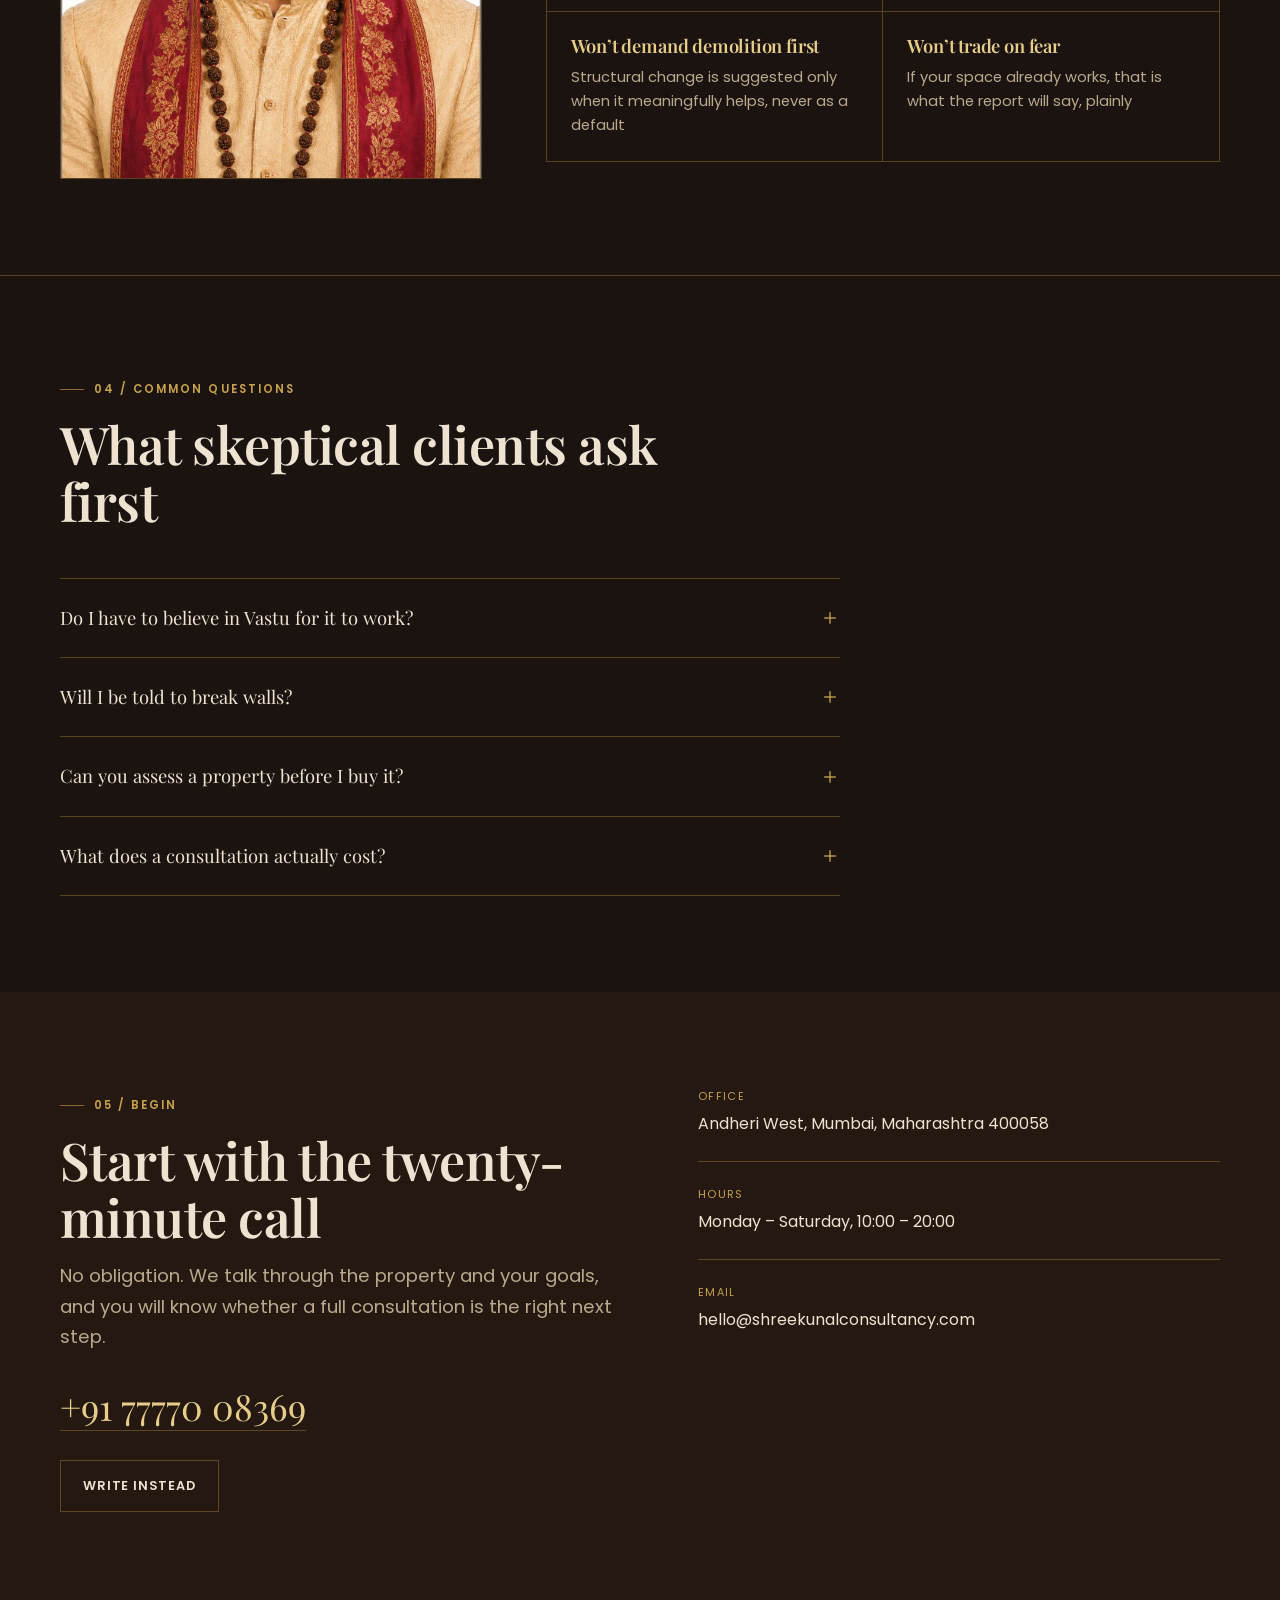
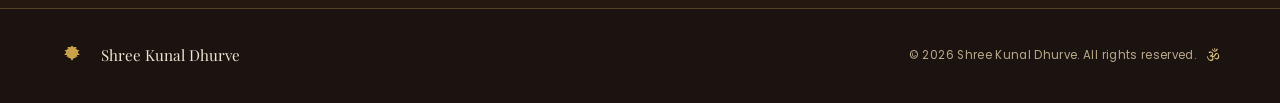
==== commit 85a24d7f: "Replace AI-generated logo with mathematically-constructed Sri Yantra; add service-mark icon sprite a" ====
--- a/index.html
+++ b/index.html
@@ -13,6 +13,12 @@
   <meta property="og:description" content="A written Vastu assessment, not a verdict. A generational practice, Andheri West, Mumbai.">
   <meta property="og:url" content="https://shreekunalconsultancy.com/">
   <meta property="og:locale" content="en_IN">
+  <meta property="og:image" content="https://shreekunalconsultancy.com/assets/images/og-image.jpg">
+  <meta property="og:image:width" content="1200">
+  <meta property="og:image:height" content="630">
+  <meta property="og:image:alt" content="A brass oil lamp burning in near darkness on a wooden ledge">
+  <meta name="twitter:card" content="summary_large_image">
+  <meta name="twitter:image" content="https://shreekunalconsultancy.com/assets/images/og-image.jpg">
 
   <link rel="canonical" href="https://shreekunalconsultancy.com/">
 
@@ -78,10 +84,20 @@
     <div class="wrap site-header__inner">
       <a href="index.html" class="brand">
         <span class="brand__mark" aria-hidden="true">
-          <picture>
-            <source srcset="assets/images/sri-yantra-logo.webp" type="image/webp">
-            <img src="assets/images/sri-yantra-logo.png" alt="" width="30" height="30" loading="eager" decoding="async">
-          </picture>
+          <svg viewBox="0 0 1000 1000" width="30" height="30" xmlns="http://www.w3.org/2000/svg">
+            <g id="triangles">
+              <polygon points="500.00,523.11 366.22,286.60 633.78,286.60" fill="none" stroke="currentColor" stroke-width="1.6" vector-effect="non-scaling-stroke"/>
+              <polygon points="500.00,673.33 336.58,355.86 663.42,355.86" fill="none" stroke="currentColor" stroke-width="1.6" vector-effect="non-scaling-stroke"/>
+              <polygon points="500.00,760.00 256.99,407.56 743.01,407.56" fill="none" stroke="currentColor" stroke-width="1.6" vector-effect="non-scaling-stroke"/>
+              <polygon points="500.00,624.16 412.84,447.89 587.16,447.89" fill="none" stroke="currentColor" stroke-width="1.6" vector-effect="non-scaling-stroke"/>
+              <polygon points="500.00,552.00 445.82,473.05 554.18,473.05" fill="none" stroke="currentColor" stroke-width="1.6" vector-effect="non-scaling-stroke"/>
+              <polygon points="500.00,355.86 422.67,523.11 577.33,523.11" fill="none" stroke="currentColor" stroke-width="1.6" vector-effect="non-scaling-stroke"/>
+              <polygon points="500.00,240.00 245.25,552.00 754.75,552.00" fill="none" stroke="currentColor" stroke-width="1.6" vector-effect="non-scaling-stroke"/>
+              <polygon points="500.00,286.60 317.59,624.16 682.41,624.16" fill="none" stroke="currentColor" stroke-width="1.6" vector-effect="non-scaling-stroke"/>
+              <polygon points="500.00,407.56 385.08,673.33 614.92,673.33" fill="none" stroke="currentColor" stroke-width="1.6" vector-effect="non-scaling-stroke"/>
+            </g>
+            <g id="bindu"><circle cx="500.00" cy="500.00" r="9" fill="currentColor" stroke="none"/></g>
+          </svg>
         </span>
         <span class="brand__name">
           Shree Kunal Dhurve
@@ -403,10 +419,20 @@
     <div class="wrap footer__inner">
       <div class="footer__brand">
         <span class="brand__mark" aria-hidden="true">
-          <picture>
-            <source srcset="assets/images/sri-yantra-logo.webp" type="image/webp">
-            <img src="assets/images/sri-yantra-logo.png" alt="" width="24" height="24" loading="lazy" decoding="async">
-          </picture>
+          <svg viewBox="0 0 1000 1000" width="24" height="24" xmlns="http://www.w3.org/2000/svg">
+            <g id="triangles">
+              <polygon points="500.00,523.11 366.22,286.60 633.78,286.60" fill="none" stroke="currentColor" stroke-width="1.6" vector-effect="non-scaling-stroke"/>
+              <polygon points="500.00,673.33 336.58,355.86 663.42,355.86" fill="none" stroke="currentColor" stroke-width="1.6" vector-effect="non-scaling-stroke"/>
+              <polygon points="500.00,760.00 256.99,407.56 743.01,407.56" fill="none" stroke="currentColor" stroke-width="1.6" vector-effect="non-scaling-stroke"/>
+              <polygon points="500.00,624.16 412.84,447.89 587.16,447.89" fill="none" stroke="currentColor" stroke-width="1.6" vector-effect="non-scaling-stroke"/>
+              <polygon points="500.00,552.00 445.82,473.05 554.18,473.05" fill="none" stroke="currentColor" stroke-width="1.6" vector-effect="non-scaling-stroke"/>
+              <polygon points="500.00,355.86 422.67,523.11 577.33,523.11" fill="none" stroke="currentColor" stroke-width="1.6" vector-effect="non-scaling-stroke"/>
+              <polygon points="500.00,240.00 245.25,552.00 754.75,552.00" fill="none" stroke="currentColor" stroke-width="1.6" vector-effect="non-scaling-stroke"/>
+              <polygon points="500.00,286.60 317.59,624.16 682.41,624.16" fill="none" stroke="currentColor" stroke-width="1.6" vector-effect="non-scaling-stroke"/>
+              <polygon points="500.00,407.56 385.08,673.33 614.92,673.33" fill="none" stroke="currentColor" stroke-width="1.6" vector-effect="non-scaling-stroke"/>
+            </g>
+            <g id="bindu"><circle cx="500.00" cy="500.00" r="9" fill="currentColor" stroke="none"/></g>
+          </svg>
         </span>
         <span class="footer__name">Shree Kunal Dhurve</span>
       </div>
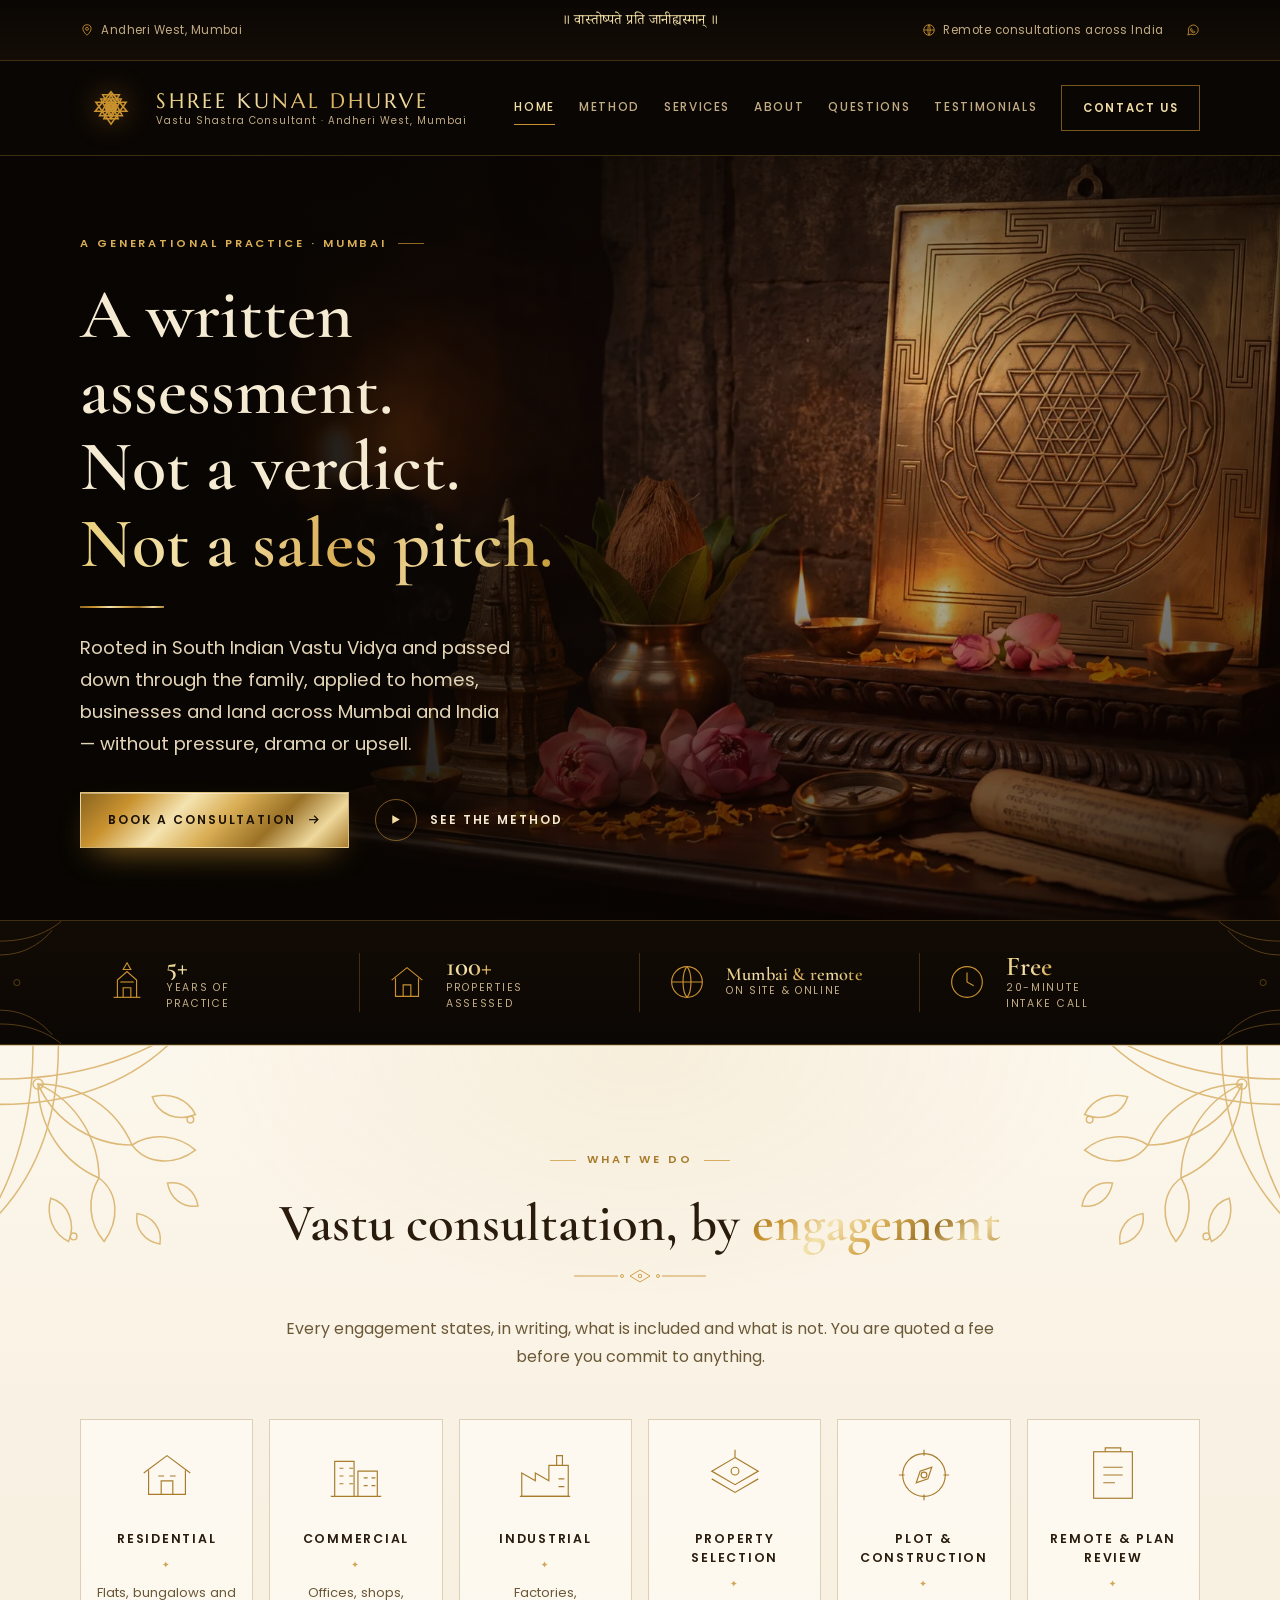
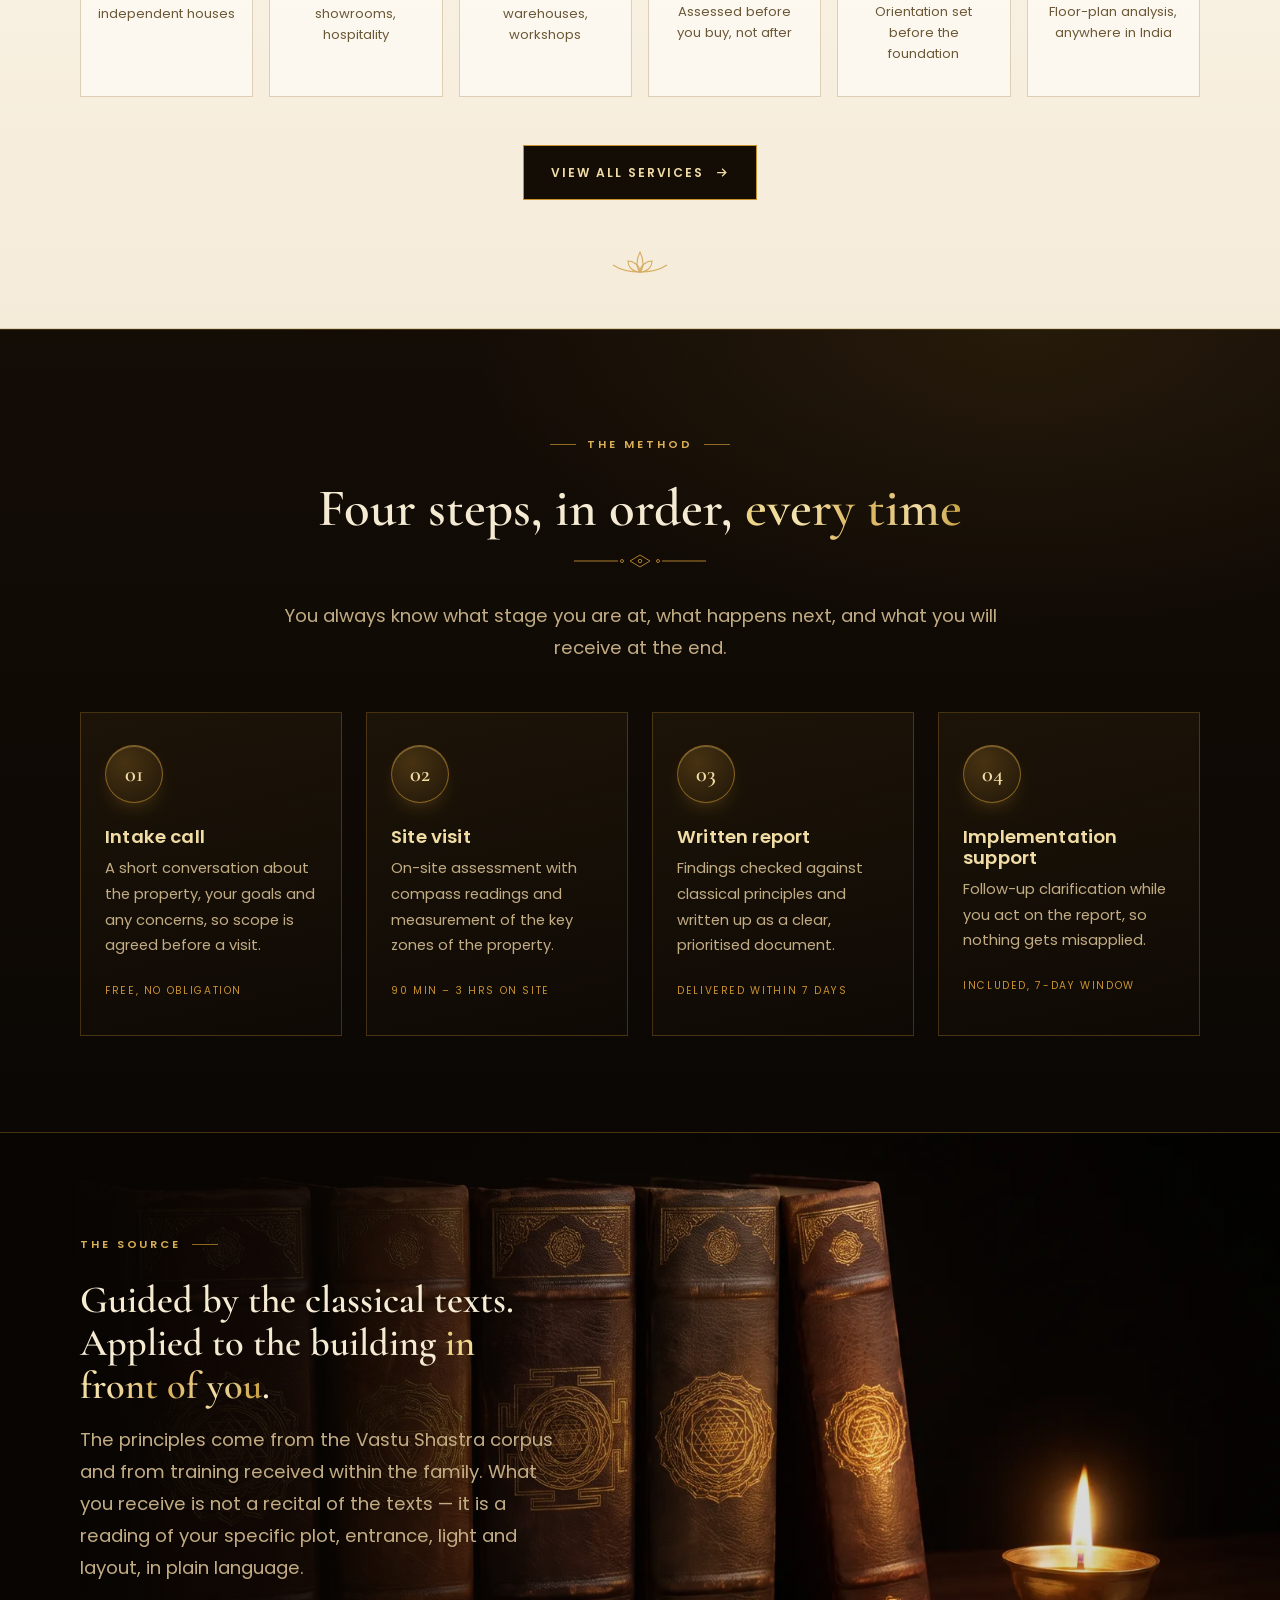
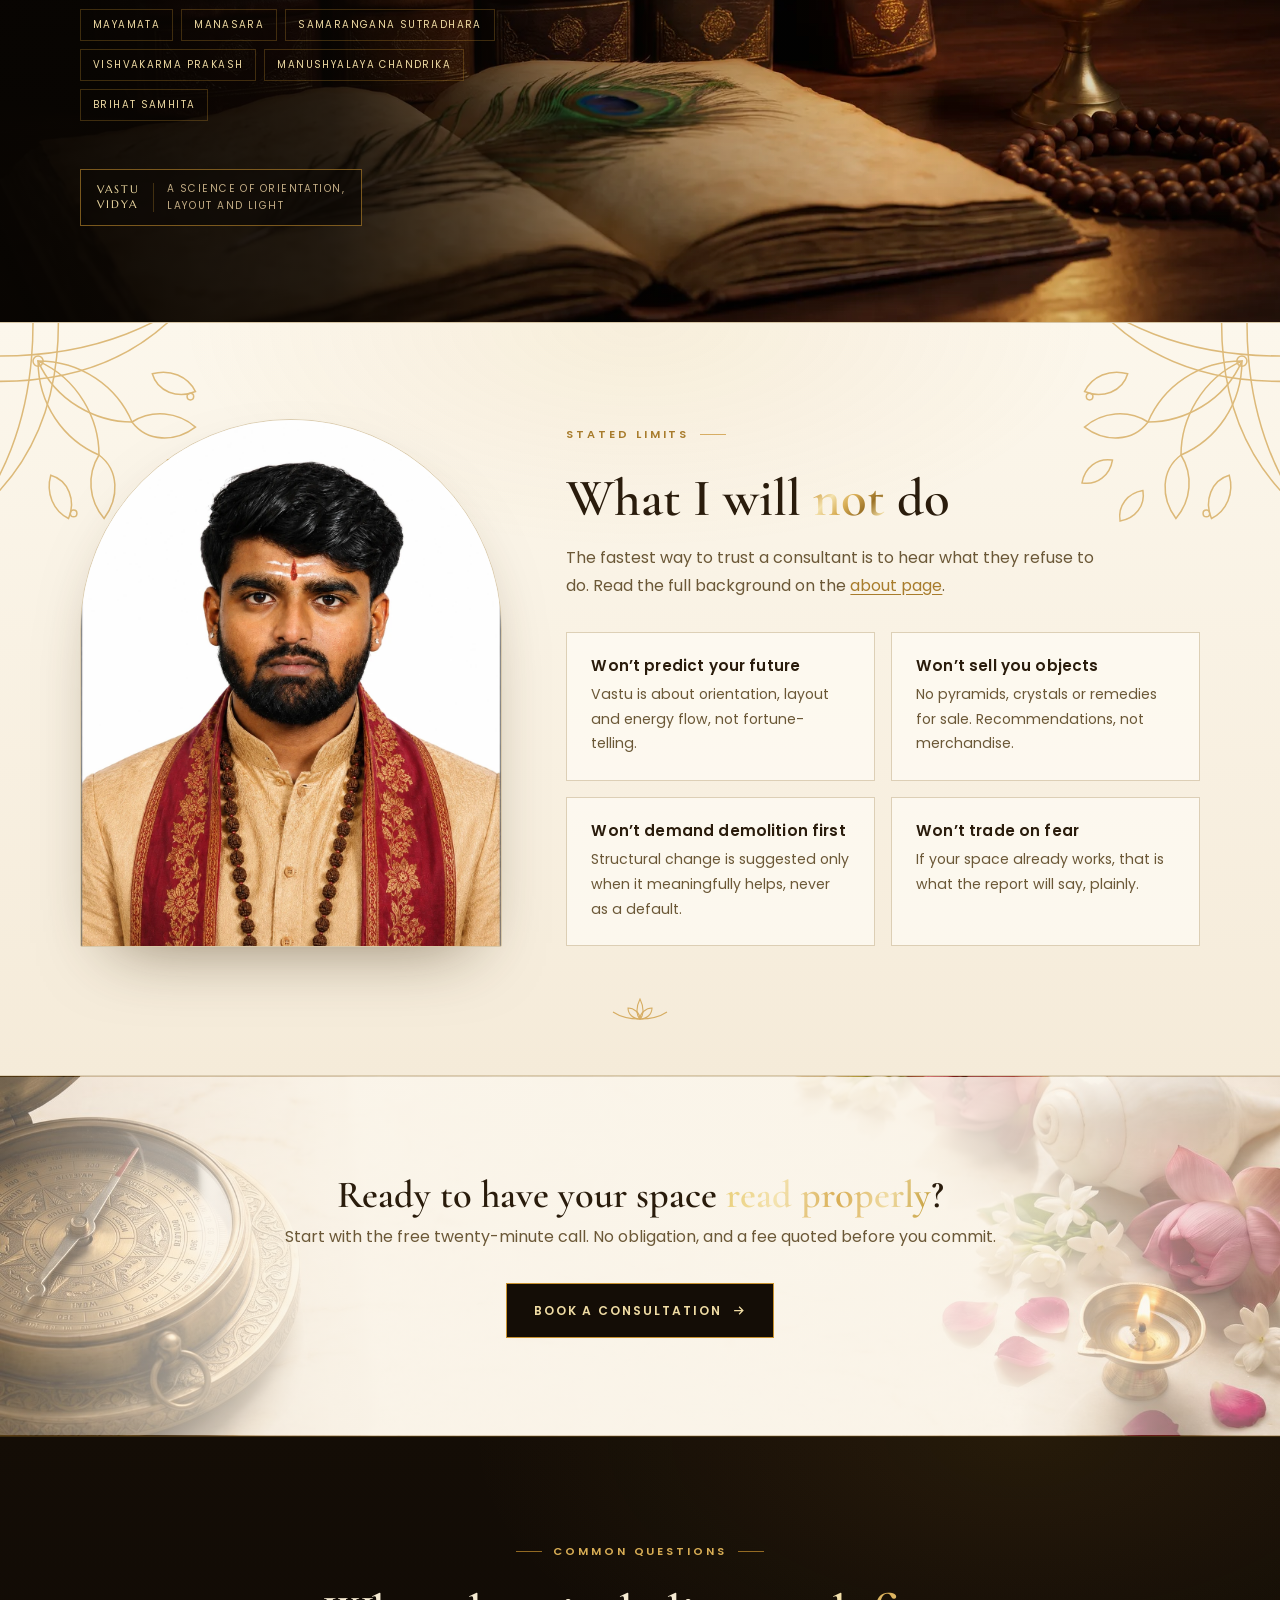
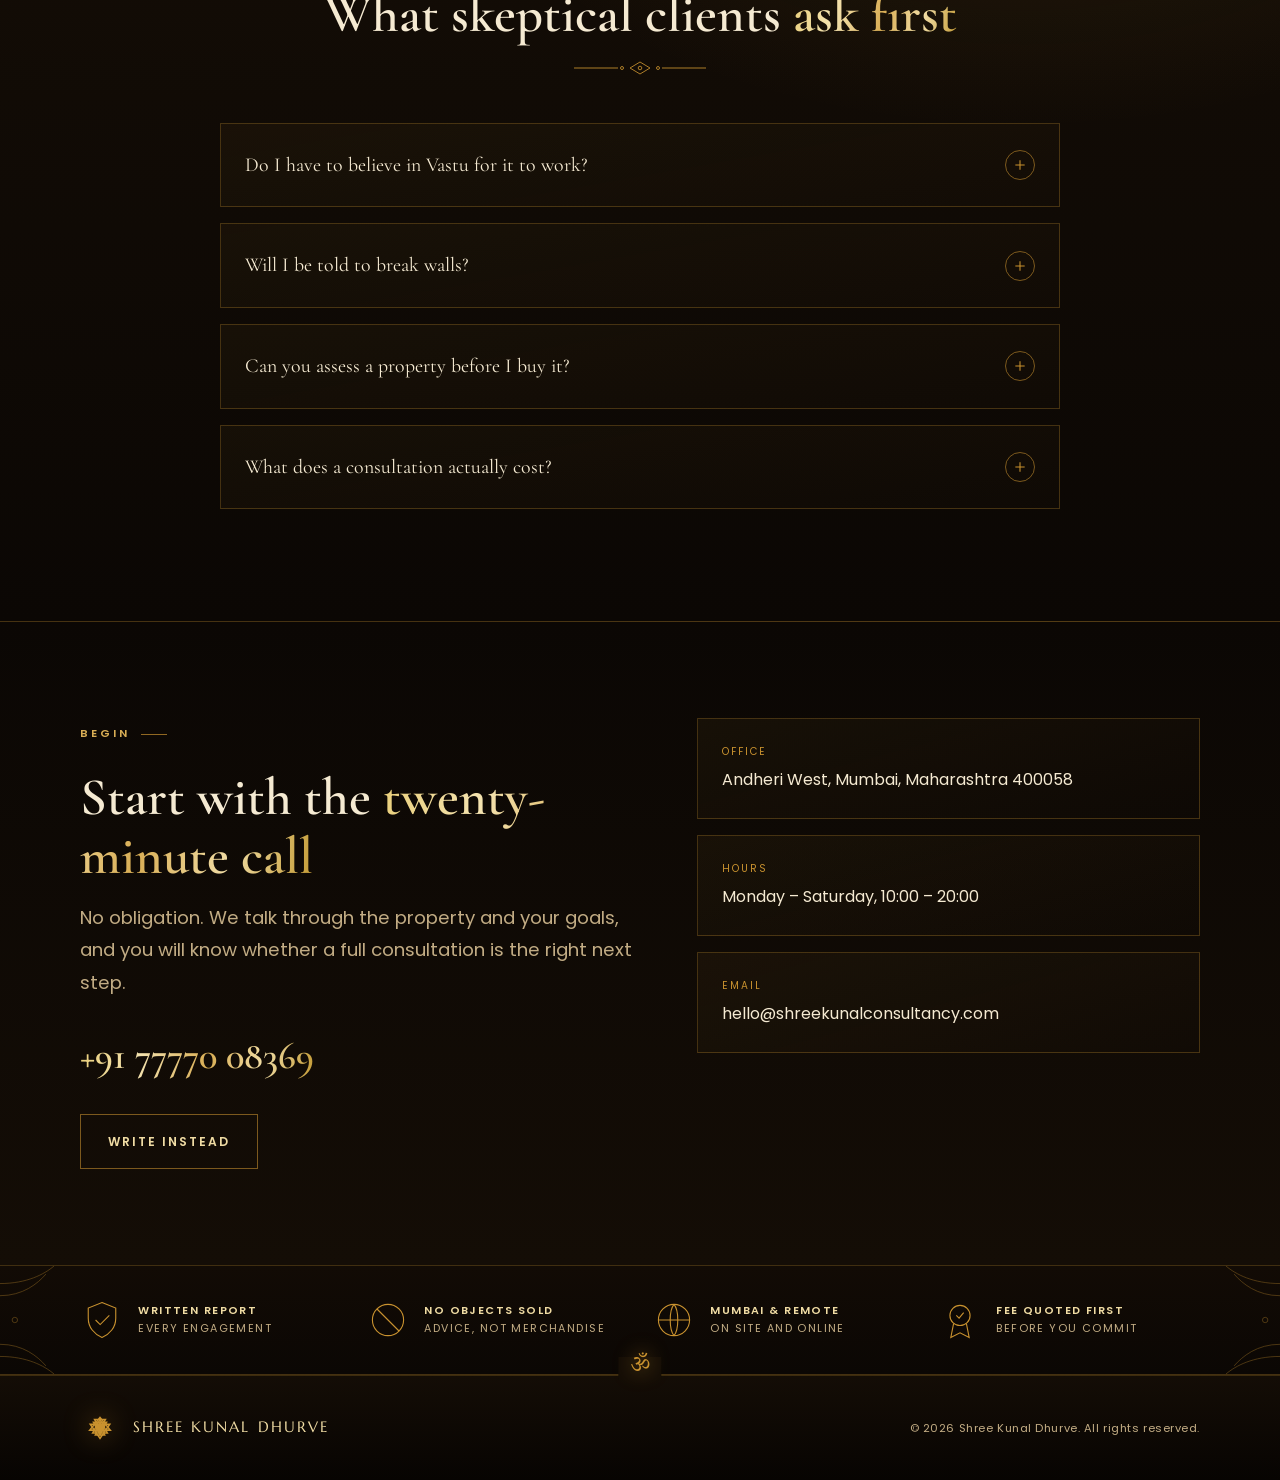
==== commit 16ddc963: "Rev D redesign across all six pages" ====
--- a/index.html
+++ b/index.html
@@ -12,13 +12,11 @@
   <meta property="og:title" content="Shree Kunal Dhurve | Vastu Shastra Consultant, Mumbai">
   <meta property="og:description" content="A written Vastu assessment, not a verdict. A generational practice, Andheri West, Mumbai.">
   <meta property="og:url" content="https://shreekunalconsultancy.com/">
-  <meta property="og:locale" content="en_IN">
   <meta property="og:image" content="https://shreekunalconsultancy.com/assets/images/og-image.jpg">
   <meta property="og:image:width" content="1200">
   <meta property="og:image:height" content="630">
-  <meta property="og:image:alt" content="A brass oil lamp burning in near darkness on a wooden ledge">
+  <meta property="og:locale" content="en_IN">
   <meta name="twitter:card" content="summary_large_image">
-  <meta name="twitter:image" content="https://shreekunalconsultancy.com/assets/images/og-image.jpg">
 
   <link rel="canonical" href="https://shreekunalconsultancy.com/">
 
@@ -28,7 +26,7 @@
 
   <link rel="preconnect" href="https://fonts.googleapis.com">
   <link rel="preconnect" href="https://fonts.gstatic.com" crossorigin>
-  <link href="https://fonts.googleapis.com/css2?family=Playfair+Display:ital,wght@0,500;0,600;0,700;1,500&family=Poppins:wght@300;400;500;600;700&family=Noto+Serif+Devanagari:wght@500;600;700&family=Noto+Sans+Devanagari:wght@400;500;600&display=swap" rel="stylesheet">
+  <link href="https://fonts.googleapis.com/css2?family=Cormorant+Garamond:ital,wght@0,400;0,500;0,600;0,700;1,400;1,600&family=Marcellus&family=Poppins:wght@300;400;500;600;700&family=Noto+Serif+Devanagari:wght@500;600;700&family=Noto+Sans+Devanagari:wght@400;500;600&display=swap" rel="stylesheet">
 
   <link rel="stylesheet" href="css/style.css">
 
@@ -36,14 +34,13 @@
   {
     "@context": "https://schema.org",
     "@type": "ProfessionalService",
-    "@id": "https://shreekunalconsultancy.com/#business",
     "name": "Shree Kunal Dhurve",
     "alternateName": "Kunal Dhurve Vastu Consultant",
     "description": "Vastu Shastra consultant providing residential, commercial, and remote consultations across Mumbai and India.",
     "url": "https://shreekunalconsultancy.com/",
+    "image": "https://shreekunalconsultancy.com/assets/images/og-image.jpg",
     "telephone": "+91-7777008369",
-    "priceRange": "INR",
-    "image": "https://shreekunalconsultancy.com/assets/images/hero-diya-altar.jpg",
+    "priceRange": "$$",
     "address": {
       "@type": "PostalAddress",
       "streetAddress": "Andheri West",
@@ -51,11 +48,6 @@
       "addressRegion": "Maharashtra",
       "postalCode": "400058",
       "addressCountry": "IN"
-    },
-    "geo": {
-      "@type": "GeoCoordinates",
-      "latitude": 19.1197,
-      "longitude": 72.8245
     },
     "areaServed": [
       { "@type": "City", "name": "Mumbai" },
@@ -66,25 +58,42 @@
       "dayOfWeek": ["Monday","Tuesday","Wednesday","Thursday","Friday","Saturday"],
       "opens": "10:00",
       "closes": "20:00"
-    },
-    "founder": {
-      "@id": "https://shreekunalconsultancy.com/about.html#kunal-dhurve",
-      "@type": "Person",
-      "name": "Kunal Dhurve",
-      "url": "https://shreekunalconsultancy.com/about.html"
-    },
-    "sameAs": []
+    }
   }
   </script>
-  <!-- TODO: paste social profile URLs (Instagram, Facebook, etc.) into the empty "sameAs" array above -->
 </head>
 <body>
 
+  <!-- Sacred top bar ------------------------------------------------------ -->
+  <div class="topbar">
+    <div class="wrap topbar__inner">
+      <div class="topbar__meta">
+        <span>
+          <svg viewBox="0 0 24 24" fill="none" stroke="currentColor" stroke-width="1.5" aria-hidden="true"><path d="M12 21s7-6.2 7-11a7 7 0 1 0-14 0c0 4.8 7 11 7 11z"/><circle cx="12" cy="10" r="2.5"/></svg>
+          Andheri West, Mumbai
+        </span>
+      </div>
+
+      <p class="topbar__shloka" lang="sa" title="Rig Veda 7.54.1 — O Lord of the dwelling, know us and be gracious to us.">॥ वास्तोष्पते प्रति जानीह्यस्मान् ॥</p>
+
+      <div class="topbar__meta">
+        <span>
+          <svg viewBox="0 0 24 24" fill="none" stroke="currentColor" stroke-width="1.5" aria-hidden="true"><circle cx="12" cy="12" r="9"/><path d="M3 12h18M12 3c2.6 2.8 2.6 15.2 0 18M12 3c-2.6 2.8-2.6 15.2 0 18"/></svg>
+          Remote consultations across India
+        </span>
+        <a href="https://wa.me/917777008369?text=Hello%2C%20I%20would%20like%20to%20enquire%20about%20a%20vastu%20consultation." target="_blank" rel="noopener" aria-label="WhatsApp">
+          <svg viewBox="0 0 24 24" fill="none" stroke="currentColor" stroke-width="1.5" aria-hidden="true"><path d="M21 11.5a8.5 8.5 0 0 1-12.6 7.4L3 20.5l1.7-5.2A8.5 8.5 0 1 1 21 11.5z"/><path d="M8.8 9.2c.4-.1.6 0 .8.4l.6 1.3c.1.3 0 .5-.2.7l-.4.4c.6 1.1 1.4 1.9 2.5 2.5l.4-.4c.2-.2.4-.3.7-.2l1.3.6c.4.2.5.4.4.8-.2.9-1 1.4-1.9 1.3-2.6-.3-5-2.7-5.3-5.3-.1-.9.3-1.7 1.1-2.1z"/></svg>
+        </a>
+      </div>
+    </div>
+  </div>
+
+  <!-- Header --------------------------------------------------------------- -->
   <header class="site-header">
     <div class="wrap site-header__inner">
       <a href="index.html" class="brand">
         <span class="brand__mark" aria-hidden="true">
-          <svg viewBox="0 0 1000 1000" width="30" height="30" xmlns="http://www.w3.org/2000/svg">
+          <svg viewBox="0 0 1000 1000" width="62" height="62" xmlns="http://www.w3.org/2000/svg">
             <g id="triangles">
               <polygon points="500.00,523.11 366.22,286.60 633.78,286.60" fill="none" stroke="currentColor" stroke-width="1.6" vector-effect="non-scaling-stroke"/>
               <polygon points="500.00,673.33 336.58,355.86 663.42,355.86" fill="none" stroke="currentColor" stroke-width="1.6" vector-effect="non-scaling-stroke"/>
@@ -100,26 +109,24 @@
           </svg>
         </span>
         <span class="brand__name">
-          Shree Kunal Dhurve
-          <small>Vastu Shastra Consultant</small>
+          <em>Shree Kunal Dhurve</em>
+          <small>Vastu Shastra Consultant &middot; Andheri West, Mumbai</small>
         </span>
       </a>
 
       <nav class="nav" aria-label="Primary">
+        <a href="index.html" aria-current="page">Home</a>
         <a href="#method">Method</a>
-        <a href="#services">Services</a>
-        <a href="#about">About</a>
+        <a href="services.html">Services</a>
+        <a href="about.html">About</a>
         <a href="#faq">Questions</a>
-        <a href="#contact">Contact</a>
         <a href="testimonials.html">Testimonials</a>
-        <a href="https://wa.me/917777008369?text=Hello%2C%20I%20would%20like%20to%20enquire%20about%20a%20vastu%20consultation." class="nav__cta" target="_blank" rel="noopener">Book a consultation</a>
+        <a href="contact.html" class="nav__cta">Contact us</a>
       </nav>
 
       <button class="nav-toggle" aria-label="Open menu" aria-expanded="false">
         <svg width="20" height="20" viewBox="0 0 20 20" fill="none" stroke="currentColor" stroke-width="1.6">
-          <line x1="3" y1="6" x2="17" y2="6"/>
-          <line x1="3" y1="10" x2="17" y2="10"/>
-          <line x1="3" y1="14" x2="17" y2="14"/>
+          <line x1="3" y1="6" x2="17" y2="6"/><line x1="3" y1="10" x2="17" y2="10"/><line x1="3" y1="14" x2="17" y2="14"/>
         </svg>
       </button>
     </div>
@@ -127,201 +134,250 @@
 
   <main>
 
-    <!-- Hero -->
+    <!-- Hero ---------------------------------------------------------------- -->
     <section class="hero">
+      <div class="hero__bg">
+        <picture>
+          <source srcset="assets/images/hero-vedic-altar.webp" type="image/webp">
+          <img src="assets/images/hero-vedic-altar.jpg" alt="A brass Sri Yantra plaque, lit diyas, lotus flowers, a brass compass and a palm-leaf manuscript arranged on a dark wooden altar" width="2400" height="1018" loading="eager" decoding="async" fetchpriority="high">
+        </picture>
+      </div>
+      <div class="hero__scrim" aria-hidden="true"></div>
+
       <div class="wrap hero__inner">
         <div class="hero__copy">
-          <span class="eyebrow">A generational practice, Andheri West, Mumbai</span>
-          <h1>A written Vastu assessment, not a <em>verdict</em>.</h1>
-          <p class="lede">Kunal Dhurve consults on residential, commercial and remote Vastu across Mumbai and India, grounded in classical principles and applied without pressure, drama or upsell.</p>
+          <span class="eyebrow eyebrow--left">A generational practice &middot; Mumbai</span>
+          <h1>
+            <span>A written assessment.</span>
+            <span>Not a verdict.</span>
+            <span><em>Not a sales pitch.</em></span>
+          </h1>
+          <div class="hero__rule" aria-hidden="true"></div>
+          <p class="lede">Rooted in South Indian Vastu Vidya and passed down through the family, applied to homes, businesses and land across Mumbai and India &mdash; without pressure, drama or upsell.</p>
 
           <div class="hero__ctas">
-            <a href="https://wa.me/917777008369?text=Hello%2C%20I%20would%20like%20to%20enquire%20about%20a%20vastu%20consultation." target="_blank" rel="noopener" class="btn btn--filled">Book a consultation</a>
-            <a href="#method" class="btn btn--outline">See the method</a>
-          </div>
-        </div>
-
-        <div class="hero__portrait">
-          <div class="hero__image">
-            <picture>
-              <source srcset="assets/images/hero-diya-altar.webp" type="image/webp">
-              <img src="assets/images/hero-diya-altar.jpg" alt="A lit brass diya on a wooden altar ledge, with marigold flowers and folded cloth alongside" width="1122" height="935" loading="eager" decoding="async" style="width:100%;height:100%;object-fit:cover;">
-            </picture>
-          </div>
-          <p class="hero__caption">A diya lit before every site visit — the same quiet attention carried into how your space is read.</p>
-        </div>
-      </div>
-    </section>
-
-    <!-- Credential band (dark 1/2) -->
-    <section class="section--dark">
-      <div class="wrap">
-        <div class="credentials">
-          <div class="credential">
-            <div class="credential__num">Practising</div>
-            <div class="credential__label">Passed down generationally</div>
-          </div>
-          <div class="credential">
-            <div class="credential__num">100+</div>
-            <div class="credential__label">Properties assessed</div>
-          </div>
-          <div class="credential">
-            <div class="credential__num">5+ Years</div>
-            <div class="credential__label">Experience</div>
-          </div>
-          <div class="credential">
-            <div class="credential__num">Mumbai &amp; remote</div>
-            <div class="credential__label">Service area</div>
-          </div>
-        </div>
-      </div>
-    </section>
-
-    <!-- Method -->
-    <section class="section" id="method">
-      <div class="wrap">
-        <div class="section-head">
-          <span class="eyebrow">01 / The method</span>
-          <h2>Four steps, in order, every time</h2>
-          <p class="lede">You always know what stage you are at, what happens next, and what you will receive at the end</p>
+            <a href="https://wa.me/917777008369?text=Hello%2C%20I%20would%20like%20to%20enquire%20about%20a%20vastu%20consultation." target="_blank" rel="noopener" class="btn btn--filled">
+              Book a consultation
+              <svg class="btn__icon" viewBox="0 0 24 24" fill="none" stroke="currentColor" stroke-width="2" aria-hidden="true"><path d="M5 12h14M13 6l6 6-6 6"/></svg>
+            </a>
+            <a href="#method" class="btn-play">
+              <i aria-hidden="true"><svg viewBox="0 0 24 24" fill="currentColor"><path d="M6 4l14 8-14 8z"/></svg></i>
+              See the method
+            </a>
+          </div>
+        </div>
+      </div>
+    </section>
+
+    <!-- Stat band ------------------------------------------------------------ -->
+    <section class="statband">
+      <div class="wrap">
+        <div class="stats">
+          <div class="stat">
+            <svg class="stat__icon" viewBox="0 0 48 48" fill="none" stroke="currentColor" stroke-width="1.2" aria-hidden="true">
+              <path d="M24 4l4 7h-8l4-7z"/><path d="M14 40V22l10-9 10 9v18"/><path d="M10 40h28"/><path d="M20 40V30h8v10"/><path d="M17 24h14"/>
+            </svg>
+            <div><div class="stat__num">5+</div><div class="stat__label">Years of<br>practice</div></div>
+          </div>
+          <div class="stat">
+            <svg class="stat__icon" viewBox="0 0 48 48" fill="none" stroke="currentColor" stroke-width="1.2" aria-hidden="true">
+              <path d="M8 22L24 9l16 13"/><path d="M12 20v19h24V20"/><path d="M20 39V27h8v12"/>
+            </svg>
+            <div><div class="stat__num">100+</div><div class="stat__label">Properties<br>assessed</div></div>
+          </div>
+          <div class="stat">
+            <svg class="stat__icon" viewBox="0 0 48 48" fill="none" stroke="currentColor" stroke-width="1.2" aria-hidden="true">
+              <circle cx="24" cy="24" r="16"/><path d="M8 24h32M24 8c5.5 6 5.5 26 0 32M24 8c-5.5 6-5.5 26 0 32"/>
+            </svg>
+            <div><div class="stat__num stat__num--sm">Mumbai &amp; remote</div><div class="stat__label">On site &amp; online</div></div>
+          </div>
+          <div class="stat">
+            <svg class="stat__icon" viewBox="0 0 48 48" fill="none" stroke="currentColor" stroke-width="1.2" aria-hidden="true">
+              <circle cx="24" cy="24" r="16"/><path d="M24 14v10l7 4"/>
+            </svg>
+            <div><div class="stat__num">Free</div><div class="stat__label">20-minute<br>intake call</div></div>
+          </div>
+        </div>
+      </div>
+    </section>
+
+    <!-- Services (cream) ------------------------------------------------------ -->
+    <section class="section section--light" id="services">
+      <div class="wrap">
+        <div class="section-head section-head--center">
+          <span class="eyebrow">What we do</span>
+          <h2>Vastu consultation, by <em>engagement</em></h2>
+          <svg class="ornament" viewBox="0 0 132 14" fill="none" stroke="currentColor" stroke-width="1" aria-hidden="true">
+            <path d="M0 7h44M88 7h44"/><path d="M56 7l10-6 10 6-10 6-10-6z"/><circle cx="66" cy="7" r="1.8"/><circle cx="48" cy="7" r="1.5"/><circle cx="84" cy="7" r="1.5"/>
+          </svg>
+          <p>Every engagement states, in writing, what is included and what is not. You are quoted a fee before you commit to anything.</p>
+        </div>
+
+        <div class="services">
+          <article class="service">
+            <svg class="service__icon" viewBox="0 0 64 64" fill="none" stroke="currentColor" stroke-width="1.2" aria-hidden="true">
+              <path d="M8 30L32 12l24 18"/><path d="M13 27v25h38V27"/><path d="M26 52V38h12v14"/><path d="M23 33h6M35 33h6"/>
+            </svg>
+            <h3>Residential</h3>
+            <p>Flats, bungalows and independent houses</p>
+          </article>
+
+          <article class="service">
+            <svg class="service__icon" viewBox="0 0 64 64" fill="none" stroke="currentColor" stroke-width="1.2" aria-hidden="true">
+              <path d="M10 54V18h20v36M34 54V28h20v26M6 54h52"/><path d="M15 25h4M15 33h4M15 41h4M25 25h4M25 33h4M25 41h4M40 35h4M40 43h4M48 35h4M48 43h4"/>
+            </svg>
+            <h3>Commercial</h3>
+            <p>Offices, shops, showrooms, hospitality</p>
+          </article>
+
+          <article class="service">
+            <svg class="service__icon" viewBox="0 0 64 64" fill="none" stroke="currentColor" stroke-width="1.2" aria-hidden="true">
+              <path d="M8 54V30l14 8V30l14 8V22h20v32z"/><path d="M6 54h52"/><path d="M44 22V12h6v10"/><path d="M46 36h6M46 44h6"/>
+            </svg>
+            <h3>Industrial</h3>
+            <p>Factories, warehouses, workshops</p>
+          </article>
+
+          <article class="service">
+            <svg class="service__icon" viewBox="0 0 64 64" fill="none" stroke="currentColor" stroke-width="1.2" aria-hidden="true">
+              <path d="M32 14L56 28 32 42 8 28z"/><path d="M8 36l24 14 24-14"/><path d="M32 6v8"/><circle cx="32" cy="28" r="4"/>
+            </svg>
+            <h3>Property selection</h3>
+            <p>Assessed before you buy, not after</p>
+          </article>
+
+          <article class="service">
+            <svg class="service__icon" viewBox="0 0 64 64" fill="none" stroke="currentColor" stroke-width="1.2" aria-hidden="true">
+              <circle cx="32" cy="32" r="22"/><circle cx="32" cy="32" r="3"/><path d="M40 24L36 36l-12 4 4-12z"/><path d="M32 6v6M32 52v6M6 32h6M52 32h6"/>
+            </svg>
+            <h3>Plot &amp; construction</h3>
+            <p>Orientation set before the foundation</p>
+          </article>
+
+          <article class="service">
+            <svg class="service__icon" viewBox="0 0 64 64" fill="none" stroke="currentColor" stroke-width="1.2" aria-hidden="true">
+              <rect x="12" y="8" width="40" height="48"/><path d="M24 8V4h16v4"/><path d="M22 24h20M22 32h20M22 40h12"/>
+            </svg>
+            <h3>Remote &amp; plan review</h3>
+            <p>Floor-plan analysis, anywhere in India</p>
+          </article>
+        </div>
+
+        <div class="services-cta">
+          <a href="services.html" class="btn btn--dark">
+            View all services
+            <svg class="btn__icon" viewBox="0 0 24 24" fill="none" stroke="currentColor" stroke-width="2" aria-hidden="true"><path d="M5 12h14M13 6l6 6-6 6"/></svg>
+          </a>
+        </div>
+      </div>
+    </section>
+
+    <!-- Method (dark) --------------------------------------------------------- -->
+    <section class="section section--dark" id="method">
+      <div class="wrap">
+        <div class="section-head section-head--center">
+          <span class="eyebrow">The method</span>
+          <h2>Four steps, in order, <em>every time</em></h2>
+          <svg class="ornament" viewBox="0 0 132 14" fill="none" stroke="currentColor" stroke-width="1" aria-hidden="true">
+            <path d="M0 7h44M88 7h44"/><path d="M56 7l10-6 10 6-10 6-10-6z"/><circle cx="66" cy="7" r="1.8"/><circle cx="48" cy="7" r="1.5"/><circle cx="84" cy="7" r="1.5"/>
+          </svg>
+          <p class="lede" style="margin-inline:auto;">You always know what stage you are at, what happens next, and what you will receive at the end.</p>
         </div>
 
         <ol class="method">
           <li class="method__step">
             <div class="method__num">01</div>
-            <h3>Intake call</h3>
-            <p>A short conversation about the property, your goals and any concerns, so scope is agreed before a visit</p>
+            <h4>Intake call</h4>
+            <p>A short conversation about the property, your goals and any concerns, so scope is agreed before a visit.</p>
             <span class="method__meta">Free, no obligation</span>
           </li>
           <li class="method__step">
             <div class="method__num">02</div>
-            <h3>Site visit</h3>
-            <p>On-site assessment with compass readings and measurement of the key zones of the property</p>
+            <h4>Site visit</h4>
+            <p>On-site assessment with compass readings and measurement of the key zones of the property.</p>
             <span class="method__meta">90 min &ndash; 3 hrs on site</span>
           </li>
           <li class="method__step">
             <div class="method__num">03</div>
-            <h3>Written report</h3>
-            <p>Findings checked against classical principles and written up as a clear, prioritised document</p>
+            <h4>Written report</h4>
+            <p>Findings checked against classical principles and written up as a clear, prioritised document.</p>
             <span class="method__meta">Delivered within 7 days</span>
           </li>
           <li class="method__step">
             <div class="method__num">04</div>
-            <h3>Implementation support</h3>
-            <p>Follow-up clarification while you act on the report, so nothing gets misapplied</p>
+            <h4>Implementation support</h4>
+            <p>Follow-up clarification while you act on the report, so nothing gets misapplied.</p>
             <span class="method__meta">Included, 7-day window</span>
           </li>
         </ol>
       </div>
     </section>
 
-    <!-- Services -->
-    <section class="section hairline-top" id="services">
-      <div class="wrap">
-        <div class="section-head">
-          <span class="eyebrow">02 / Services</span>
-          <h2>Three engagements. Each states what is not included.</h2>
-          <p class="lede">Full detail on every service, including Industrial, Property Selection and Plot &amp; Construction Vastu, is on the <a href="services.html">services page</a></p>
-        </div>
-
-        <div class="services">
-          <article class="service">
-            <span class="service__index">01 / Residential</span>
-            <h3>Residential</h3>
-            <p class="service__desc">Flats, bungalows and independent houses, existing or under construction</p>
-            <ul class="service__list">
-              <li class="service__list-label" style="border:0;padding:0;">Included</li>
-              <li>On-site compass assessment</li>
-              <li>Prioritised written report</li>
-              <li>One follow-up call</li>
-            </ul>
-            <ul class="service__list service__list--not">
-              <li class="service__list-label" style="border:0;padding:0;">Not included</li>
-              <li>Structural or architectural drawings</li>
-              <li>Remedies involving demolition</li>
-            </ul>
-            <a class="service__cta" href="https://wa.me/917777008369?text=Hello%2C%20I%20would%20like%20to%20enquire%20about%20Residential%20Vastu.">
-              Enquire about Residential <span aria-hidden="true">&rarr;</span>
-            </a>
-          </article>
-
-          <article class="service">
-            <span class="service__index">02 / Commercial</span>
-            <h3>Commercial</h3>
-            <p class="service__desc">Offices, retail shops, showrooms and hospitality spaces</p>
-            <ul class="service__list">
-              <li class="service__list-label" style="border:0;padding:0;">Included</li>
-              <li>Layout and entrance analysis</li>
-              <li>Desk and workflow corrections</li>
-              <li>One follow-up call</li>
-            </ul>
-            <ul class="service__list service__list--not">
-              <li class="service__list-label" style="border:0;padding:0;">Not included</li>
-              <li>Interior design or fit-out drawings</li>
-              <li>Staff-facing presentation deck</li>
-            </ul>
-            <a class="service__cta" href="https://wa.me/917777008369?text=Hello%2C%20I%20would%20like%20to%20enquire%20about%20Commercial%20Vastu.">
-              Enquire about Commercial <span aria-hidden="true">&rarr;</span>
-            </a>
-          </article>
-
-          <article class="service">
-            <span class="service__index">03 / Remote</span>
-            <h3>Remote</h3>
-            <p class="service__desc">For clients outside Mumbai, floor plan analysis over a call</p>
-            <ul class="service__list">
-              <li class="service__list-label" style="border:0;padding:0;">Included</li>
-              <li>Video or phone consultation</li>
-              <li>Detailed PDF report</li>
-              <li>Follow-up within 7 days</li>
-            </ul>
-            <ul class="service__list service__list--not">
-              <li class="service__list-label" style="border:0;padding:0;">Not included</li>
-              <li>In-person site visit</li>
-              <li>Physical remedy sourcing</li>
-            </ul>
-            <a class="service__cta" href="https://wa.me/917777008369?text=Hello%2C%20I%20would%20like%20to%20enquire%20about%20Remote%20Vastu.">
-              Enquire about Remote <span aria-hidden="true">&rarr;</span>
-            </a>
-          </article>
-        </div>
-      </div>
-    </section>
-
-    <!-- Stated limits / About -->
-    <section class="section hairline-top" id="about">
+    <!-- Scripture band -------------------------------------------------------- -->
+    <section class="scripture">
+      <div class="scripture__bg">
+        <picture>
+          <source srcset="assets/images/scripture-texts.webp" type="image/webp">
+          <img src="assets/images/scripture-texts.jpg" alt="Antique leather-bound volumes with gold yantra medallions beside an open manuscript, a peacock feather and a lit brass lamp" width="1800" height="1004" loading="lazy" decoding="async">
+        </picture>
+      </div>
+      <div class="scripture__scrim" aria-hidden="true"></div>
+
+      <div class="wrap scripture__inner">
+        <div class="scripture__copy">
+          <span class="eyebrow eyebrow--left">The source</span>
+          <h2>Guided by the classical texts. Applied to the building <em>in front of you</em>.</h2>
+          <p class="lede">The principles come from the Vastu Shastra corpus and from training received within the family. What you receive is not a recital of the texts &mdash; it is a reading of your specific plot, entrance, light and layout, in plain language.</p>
+
+          <ul class="scripture__texts">
+            <li>Mayamata</li>
+            <li>Manasara</li>
+            <li>Samarangana Sutradhara</li>
+            <li>Vishvakarma Prakash</li>
+            <li>Manushyalaya Chandrika</li>
+            <li>Brihat Samhita</li>
+          </ul>
+
+          <div class="badge">
+            <span class="badge__mark">Vastu<br>Vidya</span>
+            <span class="badge__text">A science of orientation,<br>layout and light</span>
+          </div>
+        </div>
+      </div>
+    </section>
+
+    <!-- Stated limits (cream) ------------------------------------------------- -->
+    <section class="section section--light" id="about">
       <div class="wrap">
         <div class="limits-grid">
+          <div class="about-photo">
+            <picture>
+              <source srcset="assets/images/kunal-photo.webp" type="image/webp">
+              <img src="assets/images/kunal-photo.jpg" alt="Portrait of Kunal Dhurve" width="1104" height="1425" loading="lazy" decoding="async">
+            </picture>
+          </div>
+
           <div>
-            <div class="about-photo">
-              <picture>
-                <source srcset="assets/images/kunal-photo.webp" type="image/webp">
-                <img src="assets/images/kunal-photo.jpg" alt="Portrait of Kunal Dhurve" width="1104" height="1425" loading="lazy" decoding="async" style="width:100%;height:100%;object-fit:cover;">
-              </picture>
-            </div>
-          </div>
-
-          <div>
-            <span class="eyebrow">03 / Stated limits</span>
-            <h2>What I will not do</h2>
-            <p class="lede" style="margin-bottom: var(--space-4);">The fastest way to trust a consultant is to hear what they refuse to do. Read the full background on the <a href="about.html">about page</a>.</p>
+            <span class="eyebrow eyebrow--left">Stated limits</span>
+            <h2>What I will <em>not</em> do</h2>
+            <p style="margin-bottom: var(--space-4); max-width: 34em;">The fastest way to trust a consultant is to hear what they refuse to do. Read the full background on the <a href="about.html" style="color:var(--brass);text-decoration:underline;text-underline-offset:3px;">about page</a>.</p>
 
             <div class="limits">
               <div class="limits__item">
-                <h3>Won&rsquo;t predict your future</h3>
-                <p>Vastu is about orientation, layout and energy flow, not fortune-telling</p>
+                <h4>Won&rsquo;t predict your future</h4>
+                <p>Vastu is about orientation, layout and energy flow, not fortune-telling.</p>
               </div>
               <div class="limits__item">
-                <h3>Won&rsquo;t sell objects</h3>
-                <p>No pyramids, crystals or remedies for sale. Recommendations, not merchandise</p>
+                <h4>Won&rsquo;t sell you objects</h4>
+                <p>No pyramids, crystals or remedies for sale. Recommendations, not merchandise.</p>
               </div>
               <div class="limits__item">
-                <h3>Won&rsquo;t demand demolition first</h3>
-                <p>Structural change is suggested only when it meaningfully helps, never as a default</p>
+                <h4>Won&rsquo;t demand demolition first</h4>
+                <p>Structural change is suggested only when it meaningfully helps, never as a default.</p>
               </div>
               <div class="limits__item">
-                <h3>Won&rsquo;t trade on fear</h3>
-                <p>If your space already works, that is what the report will say, plainly</p>
+                <h4>Won&rsquo;t trade on fear</h4>
+                <p>If your space already works, that is what the report will say, plainly.</p>
               </div>
             </div>
           </div>
@@ -329,12 +385,28 @@
       </div>
     </section>
 
-    <!-- FAQ -->
-    <section class="section hairline-top" id="faq">
-      <div class="wrap">
-        <div class="section-head">
-          <span class="eyebrow">04 / Common questions</span>
-          <h2>What skeptical clients ask first</h2>
+    <!-- CTA band -------------------------------------------------------------- -->
+    <section class="cta-band">
+      <div class="cta-band__scrim" aria-hidden="true"></div>
+      <div class="wrap cta-band__inner">
+        <h2>Ready to have your space <em>read properly</em>?</h2>
+        <p>Start with the free twenty-minute call. No obligation, and a fee quoted before you commit.</p>
+        <a href="https://wa.me/917777008369?text=Hello%2C%20I%20would%20like%20to%20book%20the%20free%20twenty-minute%20intake%20call." target="_blank" rel="noopener" class="btn btn--dark">
+          Book a consultation
+          <svg class="btn__icon" viewBox="0 0 24 24" fill="none" stroke="currentColor" stroke-width="2" aria-hidden="true"><path d="M5 12h14M13 6l6 6-6 6"/></svg>
+        </a>
+      </div>
+    </section>
+
+    <!-- FAQ ------------------------------------------------------------------- -->
+    <section class="section section--dark" id="faq">
+      <div class="wrap">
+        <div class="section-head section-head--center">
+          <span class="eyebrow">Common questions</span>
+          <h2>What skeptical clients <em>ask first</em></h2>
+          <svg class="ornament" viewBox="0 0 132 14" fill="none" stroke="currentColor" stroke-width="1" aria-hidden="true">
+            <path d="M0 7h44M88 7h44"/><path d="M56 7l10-6 10 6-10 6-10-6z"/><circle cx="66" cy="7" r="1.8"/><circle cx="48" cy="7" r="1.5"/><circle cx="84" cy="7" r="1.5"/>
+          </svg>
         </div>
 
         <div class="faq">
@@ -381,17 +453,15 @@
       </div>
     </section>
 
-    <!-- Contact (dark 2/2) -->
-    <section class="section--dark section" id="contact">
+    <!-- Contact --------------------------------------------------------------- -->
+    <section class="section" id="contact" style="background:linear-gradient(180deg,var(--ink),var(--ink2));">
       <div class="wrap">
         <div class="contact-split">
           <div>
-            <span class="eyebrow">05 / Begin</span>
-            <h2>Start with the twenty-minute call</h2>
-            <p class="lede stone-text">No obligation. We talk through the property and your goals, and you will know whether a full consultation is the right next step.</p>
-            <div class="contact-split__phone">
-              <a href="tel:+917777008369">+91 77770 08369</a>
-            </div>
+            <span class="eyebrow eyebrow--left">Begin</span>
+            <h2>Start with the <em>twenty-minute call</em></h2>
+            <p class="lede">No obligation. We talk through the property and your goals, and you will know whether a full consultation is the right next step.</p>
+            <div class="contact-split__phone"><a href="tel:+917777008369">+91 77770 08369</a></div>
             <a href="mailto:hello@shreekunalconsultancy.com" class="btn btn--outline">Write instead</a>
           </div>
 
@@ -413,13 +483,37 @@
       </div>
     </section>
 
+    <!-- Trust band ------------------------------------------------------------ -->
+    <section class="statband">
+      <div class="wrap">
+        <div class="trust">
+          <div class="trust__item">
+            <svg class="trust__icon" viewBox="0 0 48 48" fill="none" stroke="currentColor" stroke-width="1.2" aria-hidden="true"><path d="M24 5l15 6v11c0 10-6.5 17.5-15 21-8.5-3.5-15-11-15-21V11z"/><path d="M17 24l5 5 10-10"/></svg>
+            <span class="trust__text"><b>Written report</b>every engagement</span>
+          </div>
+          <div class="trust__item">
+            <svg class="trust__icon" viewBox="0 0 48 48" fill="none" stroke="currentColor" stroke-width="1.2" aria-hidden="true"><circle cx="24" cy="24" r="17"/><path d="M12 12l24 24"/></svg>
+            <span class="trust__text"><b>No objects sold</b>advice, not merchandise</span>
+          </div>
+          <div class="trust__item">
+            <svg class="trust__icon" viewBox="0 0 48 48" fill="none" stroke="currentColor" stroke-width="1.2" aria-hidden="true"><circle cx="24" cy="24" r="17"/><path d="M7 24h34M24 7c5.5 6.5 5.5 27.5 0 34M24 7c-5.5 6.5-5.5 27.5 0 34"/></svg>
+            <span class="trust__text"><b>Mumbai &amp; remote</b>on site and online</span>
+          </div>
+          <div class="trust__item">
+            <svg class="trust__icon" viewBox="0 0 48 48" fill="none" stroke="currentColor" stroke-width="1.2" aria-hidden="true"><circle cx="24" cy="19" r="11"/><path d="M17 28l-3 15 10-5 10 5-3-15"/><path d="M20 19l3 3 5-6"/></svg>
+            <span class="trust__text"><b>Fee quoted first</b>before you commit</span>
+          </div>
+        </div>
+      </div>
+    </section>
+
   </main>
 
-  <footer class="site-footer section--dark">
+  <footer class="site-footer">
     <div class="wrap footer__inner">
       <div class="footer__brand">
         <span class="brand__mark" aria-hidden="true">
-          <svg viewBox="0 0 1000 1000" width="24" height="24" xmlns="http://www.w3.org/2000/svg">
+          <svg viewBox="0 0 1000 1000" width="40" height="40" xmlns="http://www.w3.org/2000/svg">
             <g id="triangles">
               <polygon points="500.00,523.11 366.22,286.60 633.78,286.60" fill="none" stroke="currentColor" stroke-width="1.6" vector-effect="non-scaling-stroke"/>
               <polygon points="500.00,673.33 336.58,355.86 663.42,355.86" fill="none" stroke="currentColor" stroke-width="1.6" vector-effect="non-scaling-stroke"/>
@@ -436,7 +530,7 @@
         </span>
         <span class="footer__name">Shree Kunal Dhurve</span>
       </div>
-      <span class="footer__copy">&copy; 2026 Shree Kunal Dhurve. All rights reserved. <span class="footer__om" aria-hidden="true">ॐ</span></span>
+      <span class="footer__copy">&copy; 2026 Shree Kunal Dhurve. All rights reserved.</span>
     </div>
   </footer>
 
--- a/css/style.css
+++ b/css/style.css
@@ -1,33 +1,59 @@
 /* ==========================================================================
-   Shree Kunal Dhurve, Vastu Shastra Consultant
-   Design system + component styles
-   Ornate / classical theme — dark ink ground, gold accents
+   Shree Kunal Dhurve — Vedic Occult & Vastu Shastra Consultant
+   Rev D · "Temple Gold, Ivory Light" — alternating dark/cream Vedic-luxury system
    ========================================================================== */
 
 :root {
-  --ink:           #1B1310;
-  --ink2:          #241811;
-  --ink3:          #2E2015;
-  --gold:          #C9A24A;
-  --gold-soft:     #E8CD8A;
-  --brass:         #8A6A2E;
-  --cream:         #F6EEDD;
-  --cream-card:    #FBF6EA;
-  --maroon:        #6E1E24;
-  --tx-dark:       #EDE3D0;
-  --tx-dark-muted: #B9A98C;
-  --tx-light:      #2A1D12;
-  --tx-light-muted:#6B5A42;
-  --line-gold:     rgba(201,162,74,.35);
-  --line-dark:     rgba(42,29,18,.14);
-  --focus:         #C9A24A;
-
+  /* Dark ground ----------------------------------------------------------- */
+  --ink:           #0B0704;
+  --ink2:          #140D06;
+  --ink3:          #1E1409;
+  --ink-raise:     #23180B;
+
+  /* Light ground ---------------------------------------------------------- */
+  --cream:         #FCF7EC;
+  --cream2:        #F5EBD9;
+  --cream3:        #EFE2CA;
+
+  /* Metal ----------------------------------------------------------------- */
+  --gold:          #C9922F;
+  --gold-mid:      #D9AE55;
+  --gold-lite:     #F0DCA4;
+  --gold-deep:     #8A6420;
+  --brass:         #A87C2C;
+  --maroon:        #5C1219;
+
+  --metal: linear-gradient(135deg,
+            #8A6420 0%, #C9922F 18%, #F4E3B0 36%, #D9AE55 52%,
+            #9A7126 70%, #EED89C 86%, #A87C2C 100%);
+  --metal-lite: linear-gradient(100deg,
+            #E9CE79 0%, #F4E3B0 26%, #D9AE55 55%, #F0DCA4 78%, #C39A34 100%);
+  --metal-rule: linear-gradient(90deg,
+            transparent 0%, rgba(201,146,47,.12) 10%, var(--gold-mid) 50%,
+            rgba(201,146,47,.12) 90%, transparent 100%);
+
+  /* Text ------------------------------------------------------------------ */
+  --tx-dark:       #F5EAD2;   /* on ink   */
+  --tx-dark-muted: #C2AC84;
+  --tx-light:      #2A1C0C;   /* on cream */
+  --tx-light-muted:#6B5837;
+
+  /* Lines ----------------------------------------------------------------- */
+  --line-gold:     rgba(201,146,47,.28);
+  --line-bright:   rgba(201,146,47,.58);
+  --line-light:    rgba(138,100,32,.28);
+  --focus:         #F0DCA4;
+
+  --glow-sm: 0 8px 30px -14px rgba(201,146,47,.45);
+  --glow-md: 0 20px 55px -22px rgba(201,146,47,.55);
+
+  /* Type scale ------------------------------------------------------------ */
   --step-0: 1rem;
   --step-1: clamp(1.05rem, 1rem + 0.25vw, 1.15rem);
-  --step-2: clamp(1.5rem, 1.3rem + 1vw, 1.75rem);
-  --step-3: clamp(1.75rem, 1.5rem + 1.2vw, 2.25rem);
-  --step-4: clamp(2.25rem, 1.8rem + 2.2vw, 3.25rem);
-  --step-5: clamp(2.75rem, 2rem + 3.5vw, 4.5rem);
+  --step-2: clamp(1.45rem, 1.25rem + 0.9vw, 1.75rem);
+  --step-3: clamp(1.8rem, 1.5rem + 1.3vw, 2.4rem);
+  --step-4: clamp(2.2rem, 1.7rem + 2.3vw, 3.3rem);
+  --step-5: clamp(2.6rem, 1.9rem + 3.4vw, 4.4rem);
 
   --space-1: 0.5rem;
   --space-2: 1rem;
@@ -37,12 +63,21 @@
   --space-6: 4.5rem;
   --space-7: 6rem;
 
-  --container: 1240px;
+  --container: 1200px;
   --gutter: clamp(1.25rem, 4vw, 2.5rem);
+
+  --r-sm: 3px;
+  --r-md: 8px;
+  --r-lg: 14px;
+  --arch: 999px 999px 8px 8px;
 
   --ease: cubic-bezier(0.2, 0.7, 0.2, 1);
   --dur-fast: 160ms;
-  --dur: 280ms;
+  --dur: 320ms;
+
+  --font-display: "Cormorant Garamond", "Noto Serif Devanagari", Georgia, serif;
+  --font-title:   "Marcellus", "Cormorant Garamond", Georgia, serif;
+  --font-ui:      "Poppins", "Noto Sans Devanagari", -apple-system, "Segoe UI", system-ui, sans-serif;
 }
 
 /* Reset ------------------------------------------------------------------- */
@@ -52,9 +87,9 @@
   margin: 0;
   background: var(--ink);
   color: var(--tx-dark);
-  font-family: "Poppins", "Noto Sans Devanagari", -apple-system, "Segoe UI", system-ui, Roboto, sans-serif;
+  font-family: var(--font-ui);
   font-size: var(--step-0);
-  line-height: 1.65;
+  line-height: 1.75;
   -webkit-font-smoothing: antialiased;
   text-rendering: optimizeLegibility;
   overflow-x: hidden;
@@ -62,287 +97,439 @@
 img, svg { display: block; max-width: 100%; height: auto; }
 button { font: inherit; cursor: pointer; }
 a { color: inherit; text-decoration: none; }
-* { border-radius: 0 !important; box-shadow: none !important; }
-
-:focus-visible {
-  outline: 2px solid var(--focus);
-  outline-offset: 2px;
-}
+:focus-visible { outline: 2px solid var(--focus); outline-offset: 3px; border-radius: var(--r-sm); }
 
 /* Typography ---------------------------------------------------------------- */
 h1, h2, h3, h4 {
-  font-family: "Playfair Display", "Noto Serif Devanagari", Georgia, serif;
+  font-family: var(--font-display);
   font-weight: 600;
   color: var(--tx-dark);
-  letter-spacing: -0.01em;
+  letter-spacing: 0;
   margin: 0 0 var(--space-2);
-  line-height: 1.1;
-}
-h1 { font-size: var(--step-5); line-height: 1.05; }
-h2 { font-size: var(--step-4); line-height: 1.1; }
+  line-height: 1.14;
+}
+h1 { font-size: var(--step-5); line-height: 1.08; }
+h2 { font-size: var(--step-4); line-height: 1.12; }
 h3 { font-size: var(--step-2); }
-h4 { font-size: var(--step-1); }
-h1 em, h2 em { font-style: italic; color: var(--gold); }
-.section--dark h1 em, .section--dark h2 em { color: var(--gold); }
-.cta-strip h2 em { color: var(--gold-soft); }
-
-.lede { font-size: var(--step-1); color: var(--tx-dark-muted); max-width: 38em; }
-.section--dark .lede { color: var(--tx-dark-muted); }
+h4 { font-size: var(--step-1); font-family: var(--font-ui); font-weight: 600; letter-spacing: .01em; }
+
+.gilded, h1 em, h2 em, h3 em {
+  font-style: normal;
+  background: var(--metal-lite);
+  -webkit-background-clip: text; background-clip: text;
+  color: transparent; -webkit-text-fill-color: transparent;
+}
+.section--light .gilded, .section--light h1 em, .section--light h2 em, .section--light h3 em {
+  background: var(--metal);
+  -webkit-background-clip: text; background-clip: text;
+  -webkit-text-fill-color: transparent;
+}
+
+.lede { font-size: var(--step-1); color: var(--tx-dark-muted); max-width: 40em; }
 p { margin: 0 0 var(--space-2); }
-
-/* Small-caps label: eyebrows, nav, buttons (never above 13px) -------------- */
+.stone-text { color: var(--tx-dark-muted); }
+
+/* Small-caps label --------------------------------------------------------- */
 .eyebrow, .mono {
-  font-family: "Poppins", "Noto Sans Devanagari", sans-serif;
-  font-size: 0.72rem;
+  font-family: var(--font-ui);
+  font-size: 0.7rem;
   font-weight: 600;
-  letter-spacing: 0.18em;
+  letter-spacing: 0.26em;
   text-transform: uppercase;
+  color: var(--gold-mid);
+}
+.eyebrow { display: inline-flex; align-items: center; gap: 0.7rem; margin-bottom: var(--space-3); }
+.eyebrow::before, .eyebrow::after {
+  content: ""; width: 26px; height: 1px; background: var(--gold);
+  opacity: .7;
+}
+.eyebrow--left::before { display: none; }
+.section--light .eyebrow { color: var(--brass); }
+
+/* Ornamental centred heading ornament -------------------------------------- */
+.ornament {
+  display: block; width: 132px; height: 14px; margin: var(--space-2) auto var(--space-4);
   color: var(--gold);
-}
-.section--dark .eyebrow, .section--dark .mono { color: var(--gold); }
-.eyebrow { display: inline-flex; align-items: center; gap: 0.6rem; margin-bottom: var(--space-2); }
-.eyebrow::before { content: ""; width: 24px; height: 1px; background: var(--brass); }
-.cta-strip .eyebrow { color: var(--gold-soft); }
+  opacity: .85;
+}
+.ornament--left { margin-inline: 0; }
 
 /* Layout -------------------------------------------------------------------- */
 .wrap { width: 100%; max-width: var(--container); margin-inline: auto; padding-inline: var(--gutter); }
-/* Visually hidden but present for screen readers and the document outline. */
-.sr-only {
-  position: absolute;
-  width: 1px; height: 1px;
-  margin: -1px;
-  padding: 0;
+.section { padding-block: var(--space-7); position: relative; }
+
+.section--dark {
+  background:
+    radial-gradient(ellipse 70% 60% at 80% 0%, rgba(201,146,47,.10), transparent 62%),
+    linear-gradient(180deg, var(--ink2), var(--ink));
+  color: var(--tx-dark);
+  border-block: 1px solid var(--line-gold);
+}
+
+/* Cream band with ornate corner filigree ----------------------------------- */
+.section--light {
+  background:
+    radial-gradient(ellipse 60% 50% at 50% 0%, rgba(201,146,47,.09), transparent 60%),
+    linear-gradient(180deg, var(--cream), var(--cream2));
+  color: var(--tx-light);
+  border-block: 1px solid var(--line-light);
   overflow: hidden;
-  clip: rect(0, 0, 0, 0);
+}
+.section--light h1, .section--light h2, .section--light h3, .section--light h4 { color: var(--tx-light); }
+.section--light .lede, .section--light p { color: var(--tx-light-muted); }
+
+/* Four corner filigree flourishes, drawn, no images ------------------------ */
+.section--light::before, .section--light::after {
+  content: "";
+  position: absolute; width: 330px; height: 330px;
+  background-image: url("data:image/svg+xml;utf8,\
+<svg xmlns='http://www.w3.org/2000/svg' viewBox='0 0 260 260' fill='none' stroke='%23C9922F' stroke-width='1.2' stroke-linecap='round'>\
+<path d='M0 26 C86 26 132 -6 156 -22'/>\
+<path d='M0 46 C74 46 116 16 138 -6'/>\
+<path d='M26 0 C26 86 -6 132 -22 156'/>\
+<path d='M46 0 C46 74 16 116 -6 138'/>\
+<path d='M30 30 C64 30 92 50 104 78 C76 78 44 62 30 30z'/>\
+<path d='M30 30 C30 64 50 92 78 104 C78 76 62 44 30 30z'/>\
+<circle cx='30' cy='30' r='4'/>\
+<path d='M104 78 c16 -10 36 -8 50 4 -16 12 -38 12 -50 -4z'/>\
+<path d='M78 104 c-10 16 -8 36 4 50 12 -16 12 -38 -4 -50z'/>\
+<path d='M120 40 c14 -4 28 2 34 14 -14 6 -30 0 -34 -14z'/>\
+<path d='M40 120 c-4 14 2 28 14 34 6 -14 0 -30 -14 -34z'/>\
+<circle cx='150' cy='58' r='2.6'/><circle cx='58' cy='150' r='2.6'/>\
+<path d='M132 108 c12 -2 22 6 24 18 -12 2 -22 -6 -24 -18z'/>\
+<path d='M108 132 c-2 12 6 22 18 24 2 -12 -6 -22 -18 -24z'/>\
+</svg>");
+  background-size: contain; background-repeat: no-repeat;
+  opacity: .6; pointer-events: none;
+}
+.section--light::before { top: 0; left: 0; }
+.section--light > .wrap::after {
+  content: "";
+  display: block; width: 74px; height: 26px;
+  margin: var(--space-5) auto calc(var(--space-5) * -1 + 6px);
+  background-image: url("data:image/svg+xml;utf8,\
+<svg xmlns='http://www.w3.org/2000/svg' viewBox='0 0 74 26' fill='none' stroke='%23C9922F' stroke-width='1.1'>\
+<path d='M37 24 C30 24 25 19 25 13 c6 0 12 5 12 11z'/>\
+<path d='M37 24 C44 24 49 19 49 13 c-6 0-12 5-12 11z'/>\
+<path d='M37 24 C33 20 33 12 37 4 c4 8 4 16 0 20z'/>\
+<path d='M37 24 C26 24 16 21 10 17'/><path d='M37 24 C48 24 58 21 64 17'/>\
+</svg>");
+  background-repeat: no-repeat; background-size: contain; opacity: .7;
+}
+.section--light::after  { top: 0; right: 0; transform: scaleX(-1); }
+
+/* Top utility bar ------------------------------------------------------------*/
+.topbar {
+  background: linear-gradient(180deg, #0A0603, var(--ink2));
+  border-bottom: 1px solid var(--line-gold);
+  font-size: 0.72rem;
+}
+.topbar__inner { display: grid; grid-template-columns: 1fr auto 1fr; align-items: center; gap: var(--space-3); padding-block: 0.6rem; }
+.topbar__shloka {
+  font-family: "Noto Serif Devanagari", var(--font-display), serif;
+  font-size: 0.88rem;
+  letter-spacing: .02em;
+  color: var(--gold-lite);
+  text-align: center;
   white-space: nowrap;
-  border: 0;
-}
-.section { padding-block: var(--space-7); background: var(--ink); color: var(--tx-dark); }
-.section--dark { background: var(--ink2); color: var(--tx-dark); }
-.section--dark .stone-text { color: var(--tx-dark-muted); }
-.hairline-top { border-top: 1px solid var(--line-gold); }
-.section--dark .hairline-top { border-top-color: var(--line-gold); }
+}
+.topbar__meta { display: inline-flex; align-items: center; gap: 1.4rem; justify-content: flex-end; color: var(--tx-dark-muted); letter-spacing: .04em; }
+.topbar__meta:first-child { justify-content: flex-start; }
+.topbar__meta span { display: inline-flex; align-items: center; gap: 0.45rem; }
+.topbar__meta svg { width: 14px; height: 14px; color: var(--gold); flex-shrink: 0; }
+.topbar__meta a:hover { color: var(--gold-lite); }
 
 /* Header ---------------------------------------------------------------------*/
 .site-header {
   position: sticky; top: 0; z-index: 100;
-  background: rgba(27, 19, 16, 0.92);
-  backdrop-filter: saturate(140%) blur(8px);
-  -webkit-backdrop-filter: saturate(140%) blur(8px);
+  background: rgba(11,7,4,.94);
+  backdrop-filter: saturate(150%) blur(12px);
+  -webkit-backdrop-filter: saturate(150%) blur(12px);
   border-bottom: 1px solid var(--line-gold);
 }
 .site-header__inner { display: flex; align-items: center; justify-content: space-between; padding-block: var(--space-2); gap: var(--space-3); }
-.brand { display: inline-flex; align-items: center; gap: 0.7rem; }
-.brand__mark { width: 30px; height: 30px; color: var(--gold); flex-shrink: 0; }
-.brand__name { font-family: "Playfair Display", "Noto Serif Devanagari", Georgia, serif; font-size: 1.02rem; line-height: 1.15; color: var(--tx-dark); }
+
+.brand { display: inline-flex; align-items: center; gap: 0.9rem; }
+.brand__mark { width: 62px; height: 62px; flex-shrink: 0; color: var(--gold); filter: drop-shadow(0 0 14px rgba(201,146,47,.4)); }
+.brand__name {
+  font-family: var(--font-title);
+  line-height: 1.1;
+  color: var(--gold-lite);
+}
+.brand__name em {
+  display: block; font-style: normal; font-size: 1.34rem; letter-spacing: 0.14em;
+  text-transform: uppercase;
+  background: var(--metal-lite); -webkit-background-clip: text; background-clip: text;
+  color: transparent; -webkit-text-fill-color: transparent;
+}
 .brand__name small {
   display: block;
-  font-family: "Poppins", "Noto Sans Devanagari", sans-serif;
-  font-size: 0.6rem;
-  letter-spacing: 0.16em;
-  text-transform: uppercase;
-  color: var(--tx-dark-muted);
-  margin-top: 2px;
-}
-.nav { display: flex; align-items: center; gap: 1.8rem; }
+  font-family: var(--font-ui); font-size: 0.62rem; letter-spacing: 0.1em;
+  color: var(--tx-dark-muted); margin-top: 3px;
+}
+
+.nav { display: flex; align-items: center; gap: 1.5rem; }
 .nav a:not(.nav__cta) {
-  font-family: "Poppins", "Noto Sans Devanagari", sans-serif;
-  font-size: 0.78rem;
-  font-weight: 500;
-  letter-spacing: 0.08em;
-  text-transform: uppercase;
-  color: var(--tx-dark-muted);
-  padding-block: 0.25rem;
-  border-bottom: 1px solid transparent;
-  transition: color var(--dur-fast) var(--ease), border-color var(--dur-fast) var(--ease);
-}
-.nav a:hover { color: var(--gold); }
-.nav a[aria-current="page"] { color: var(--gold); border-bottom-color: var(--gold); }
+  font-family: var(--font-ui);
+  font-size: 0.74rem; font-weight: 500; letter-spacing: 0.14em; text-transform: uppercase;
+  color: var(--tx-dark-muted); padding-block: 0.4rem; position: relative;
+  transition: color var(--dur-fast) var(--ease);
+}
+.nav a:not(.nav__cta)::after {
+  content: ""; position: absolute; left: 0; right: 0; bottom: 0; height: 1px;
+  background: var(--gold); transform: scaleX(0); transition: transform var(--dur) var(--ease);
+}
+.nav a:hover { color: var(--gold-lite); }
+.nav a:hover::after, .nav a[aria-current="page"]::after { transform: scaleX(1); }
+.nav a[aria-current="page"] { color: var(--gold-lite); }
+
 .nav__cta {
-  background: var(--gold);
-  color: var(--ink);
-  padding: 0.65rem 1.15rem;
-  font-family: "Poppins", "Noto Sans Devanagari", sans-serif;
-  font-size: 0.76rem;
-  font-weight: 600;
-  letter-spacing: 0.08em;
-  text-transform: uppercase;
-  border: 1px solid var(--gold);
-  transition: background var(--dur-fast) var(--ease), border-color var(--dur-fast) var(--ease);
-}
-.nav__cta:hover { background: var(--gold-soft); border-color: var(--gold-soft); }
+  font-family: var(--font-ui);
+  font-size: 0.72rem; font-weight: 600; letter-spacing: 0.14em; text-transform: uppercase;
+  color: var(--gold-lite);
+  padding: 0.75rem 1.3rem;
+  border: 1px solid var(--line-bright);
+  transition: background var(--dur) var(--ease), color var(--dur) var(--ease), box-shadow var(--dur) var(--ease);
+}
+.nav__cta:hover { background: var(--gold); color: #170E04; box-shadow: var(--glow-sm); }
 
 .nav-toggle {
-  display: none;
-  width: 40px; height: 40px;
-  border: 1px solid var(--line-gold);
-  background: transparent;
-  align-items: center; justify-content: center;
-  color: var(--tx-dark);
+  display: none; width: 44px; height: 44px;
+  border: 1px solid var(--line-bright); background: transparent;
+  align-items: center; justify-content: center; color: var(--gold-lite);
 }
 
 /* Buttons --------------------------------------------------------------------*/
 .btn {
-  display: inline-flex; align-items: center; justify-content: center; gap: 0.5rem;
-  padding: 0.9rem 1.4rem;
-  font-family: "Poppins", "Noto Sans Devanagari", sans-serif;
-  font-size: 0.8rem;
-  font-weight: 600;
-  letter-spacing: 0.06em;
-  text-transform: uppercase;
+  display: inline-flex; align-items: center; justify-content: center; gap: 0.6rem;
+  padding: 1rem 1.7rem;
+  font-family: var(--font-ui);
+  font-size: 0.76rem; font-weight: 600; letter-spacing: 0.16em; text-transform: uppercase;
   border: 1px solid transparent;
-  transition: background var(--dur-fast) var(--ease), color var(--dur-fast) var(--ease), border-color var(--dur-fast) var(--ease);
+  position: relative; overflow: hidden;
+  transition: transform var(--dur) var(--ease), box-shadow var(--dur) var(--ease),
+              background var(--dur) var(--ease), color var(--dur) var(--ease), border-color var(--dur) var(--ease);
   white-space: nowrap;
 }
-.btn--filled { background: var(--gold); color: var(--ink); border-color: var(--gold); }
-.btn--filled:hover { background: var(--gold-soft); border-color: var(--gold-soft); }
-.btn--outline { background: transparent; color: var(--tx-dark); border-color: var(--line-gold); }
-.btn--outline:hover { background: var(--gold); color: var(--ink); border-color: var(--gold); }
-.section--dark .btn--outline { color: var(--tx-dark); border-color: var(--line-gold); }
-.section--dark .btn--outline:hover { background: var(--gold); color: var(--ink); }
-.cta-strip .btn--filled { background: var(--maroon); border-color: var(--maroon); color: var(--cream); }
-.cta-strip .btn--filled:hover { background: var(--gold); border-color: var(--gold); color: var(--ink); }
+.btn::after {
+  content: ""; position: absolute; inset: 0;
+  background: linear-gradient(115deg, transparent 35%, rgba(255,255,255,.5) 50%, transparent 65%);
+  transform: translateX(-130%); transition: transform 750ms var(--ease);
+}
+.btn:hover::after { transform: translateX(130%); }
+.btn--filled {
+  background: var(--metal); color: #1A1004; border-color: rgba(240,220,164,.6);
+  box-shadow: 0 14px 34px -16px rgba(201,146,47,.9), inset 0 1px 0 rgba(255,255,255,.4);
+}
+.btn--filled:hover { transform: translateY(-2px); box-shadow: 0 20px 44px -16px rgba(201,146,47,1), inset 0 1px 0 rgba(255,255,255,.55); }
+.btn--outline { background: transparent; color: var(--gold-lite); border-color: var(--line-bright); }
+.btn--outline:hover { transform: translateY(-2px); border-color: var(--gold); background: rgba(201,146,47,.1); }
+.section--light .btn--outline { color: var(--brass); border-color: var(--line-light); }
+.section--light .btn--outline:hover { background: rgba(201,146,47,.1); border-color: var(--gold); }
+.btn--dark { background: var(--ink2); color: var(--gold-lite); border-color: var(--gold); }
+.btn--dark:hover { transform: translateY(-2px); background: var(--ink); box-shadow: var(--glow-sm); }
 .btn__icon { width: 15px; height: 15px; flex-shrink: 0; }
 
-/* Diagonal hatch placeholder --------------------------------------------------*/
-.placeholder {
-  position: relative;
-  background-color: var(--ink2);
-  background-image: repeating-linear-gradient(45deg, var(--line-gold) 0, var(--line-gold) 1px, transparent 1px, transparent 13px);
-  border: 1px solid var(--line-gold);
-  display: grid; place-items: center;
-  text-align: center;
-  overflow: hidden;
-}
-.placeholder__label {
-  font-family: "Poppins", "Noto Sans Devanagari", sans-serif;
-  font-size: 0.68rem;
-  letter-spacing: 0.14em;
-  text-transform: uppercase;
-  color: var(--tx-dark-muted);
-  background: var(--ink);
-  padding: 0.5rem 0.9rem;
-  border: 1px solid var(--line-gold);
-}
+/* Play-button link (watch intro style) --------------------------------------*/
+.btn-play {
+  display: inline-flex; align-items: center; gap: 0.85rem;
+  font-family: var(--font-ui); font-size: 0.74rem; font-weight: 600;
+  letter-spacing: 0.16em; text-transform: uppercase; color: var(--tx-dark);
+}
+.btn-play i {
+  width: 42px; height: 42px; border-radius: 999px; display: grid; place-items: center;
+  border: 1px solid var(--line-bright); color: var(--gold-lite);
+  transition: background var(--dur) var(--ease), transform var(--dur) var(--ease);
+}
+.btn-play:hover i { background: rgba(201,146,47,.16); transform: scale(1.06); }
+.btn-play svg { width: 13px; height: 13px; }
 
 /* Hero -------------------------------------------------------------------- */
 .hero {
-  padding-top: clamp(3rem, 7vw, 5.5rem);
-  padding-bottom: clamp(3rem, 7vw, 5.5rem);
-  background: radial-gradient(ellipse at 75% 30%, var(--ink3), var(--ink) 70%);
-}
-.hero__inner { display: grid; grid-template-columns: 1.1fr 1fr; gap: clamp(2rem, 5vw, 4rem); align-items: start; }
-.hero h1 { margin-bottom: var(--space-3); }
-.hero__ctas { display: flex; flex-wrap: wrap; gap: 0.75rem; margin-top: var(--space-4); }
-.hero__image { aspect-ratio: 6 / 5; border: 1px solid var(--line-gold); overflow: hidden; }
-.hero__caption {
-  margin-top: var(--space-2);
-  font-family: "Poppins", "Noto Sans Devanagari", sans-serif;
-  font-size: 0.72rem;
-  letter-spacing: 0.03em;
-  color: var(--tx-dark-muted);
-}
-
-/* Credential band ----------------------------------------------------------- */
-.credentials {
-  display: grid;
-  grid-template-columns: repeat(4, 1fr);
-  border-top: 1px solid var(--line-gold);
-}
-.credential {
+  position: relative;
+  min-height: clamp(560px, 78vh, 780px);
+  display: grid; align-items: center;
+  background: var(--ink);
+  overflow: hidden;
+}
+.hero__bg { position: absolute; inset: 0; }
+.hero__bg img { width: 100%; height: 100%; object-fit: cover; object-position: 70% 50%; }
+.hero__scrim {
+  position: absolute; inset: 0;
+  background:
+    linear-gradient(90deg, rgba(8,5,2,.96) 0%, rgba(8,5,2,.88) 26%, rgba(8,5,2,.45) 52%, rgba(8,5,2,.15) 72%, rgba(8,5,2,.55) 100%),
+    linear-gradient(180deg, rgba(8,5,2,.6), transparent 30%, rgba(8,5,2,.55));
+}
+.hero__inner { position: relative; padding-block: var(--space-6); }
+.hero__copy { max-width: 34rem; }
+.hero h1 { margin-bottom: var(--space-3); font-weight: 600; }
+.hero h1 span { display: block; }
+.hero__rule { width: 84px; height: 2px; background: var(--metal); margin-bottom: var(--space-3); }
+.hero .lede { color: #E4D5B6; max-width: 27rem; }
+.hero__ctas { display: flex; flex-wrap: wrap; align-items: center; gap: 1.6rem; margin-top: var(--space-4); }
+
+/* Stat band ------------------------------------------------------------------*/
+.statband {
+  background: linear-gradient(180deg, #120B05, #0B0704);
+  border-block: 1px solid var(--line-gold);
+  position: relative;
+}
+.statband::before, .statband::after {
+  content: ""; position: absolute; top: 0; bottom: 0; width: 120px;
+  background-image: url("data:image/svg+xml;utf8,\
+<svg xmlns='http://www.w3.org/2000/svg' viewBox='0 0 120 160' fill='none' stroke='%23C9922F' stroke-width='1'>\
+<path d='M0 26 C40 26 66 12 80 0'/><path d='M0 44 C34 44 56 26 68 12'/>\
+<path d='M0 134 C40 134 66 148 80 160'/><path d='M0 116 C34 116 56 134 68 148'/>\
+<circle cx='22' cy='80' r='4'/></svg>");
+  background-size: contain; background-repeat: no-repeat; opacity: .5; pointer-events: none;
+}
+.statband::before { left: 0; }
+.statband::after { right: 0; transform: scaleX(-1); }
+.stats { display: grid; grid-template-columns: repeat(4, 1fr); padding-block: var(--space-4); }
+.stat { display: flex; align-items: center; gap: 1rem; padding-inline: var(--space-3); border-right: 1px solid var(--line-gold); }
+.stat:last-child { border-right: 0; }
+.stat__icon { width: 46px; height: 46px; flex-shrink: 0; color: var(--gold); }
+.stat__num--sm { font-size: 1.15rem !important; letter-spacing: .01em; }
+.stat__num {
+  font-family: var(--font-display); font-size: 1.7rem; font-weight: 600; line-height: 1;
+  background: var(--metal-lite); -webkit-background-clip: text; background-clip: text;
+  color: transparent; -webkit-text-fill-color: transparent;
+}
+.stat__label {
+  font-family: var(--font-ui); font-size: 0.66rem; letter-spacing: 0.16em; text-transform: uppercase;
+  color: var(--tx-dark-muted); line-height: 1.5;
+}
+
+/* Section head ---------------------------------------------------------------*/
+.section-head { max-width: 46em; margin-bottom: var(--space-5); }
+.section-head--center { margin-inline: auto; text-align: center; }
+.section-head--center .eyebrow { justify-content: center; }
+
+/* Service tiles (cream) --------------------------------------------------------*/
+.services { display: grid; grid-template-columns: repeat(6, 1fr); gap: var(--space-2); }
+.service {
+  background: rgba(255,252,245,.72);
+  border: 1px solid var(--line-light);
+  padding: var(--space-3) var(--space-2) var(--space-4);
+  text-align: center;
+  display: flex; flex-direction: column; align-items: center;
+  transition: transform var(--dur) var(--ease), box-shadow var(--dur) var(--ease), border-color var(--dur) var(--ease);
+}
+.service:hover { transform: translateY(-5px); border-color: var(--gold); box-shadow: 0 22px 44px -26px rgba(90,60,10,.55); }
+.service__icon { width: 62px; height: 62px; color: var(--brass); margin-bottom: var(--space-3); }
+.service h3 {
+  font-family: var(--font-ui); font-size: 0.78rem; font-weight: 600;
+  letter-spacing: 0.14em; text-transform: uppercase; color: var(--tx-light);
+  margin-bottom: 0.6rem; line-height: 1.5;
+}
+.service h3::after {
+  content: "\2726"; display: block; color: var(--gold); font-size: 0.6rem;
+  margin: 0.6rem auto 0; opacity: .8;
+}
+.service p { font-size: 0.82rem; color: var(--tx-light-muted); margin: 0; line-height: 1.6; }
+.services-cta { text-align: center; margin-top: var(--space-5); }
+
+/* Method — dark, medallions ----------------------------------------------------*/
+.method { display: grid; grid-template-columns: repeat(4, 1fr); gap: var(--space-3); list-style: none; padding: 0; margin: 0; }
+.method__step {
   padding: var(--space-4) var(--space-3);
-  border-right: 1px solid var(--line-gold);
-}
-.credential:last-child { border-right: 0; }
-.credential__num { font-family: "Playfair Display", "Noto Serif Devanagari", Georgia, serif; font-size: var(--step-3); color: var(--gold); margin-bottom: 0.4rem; }
-.credential__label {
-  font-family: "Poppins", "Noto Sans Devanagari", sans-serif;
-  font-size: 0.7rem; letter-spacing: 0.1em; text-transform: uppercase;
-  color: var(--tx-dark-muted);
-}
-
-/* Section head ---------------------------------------------------------------*/
-.section-head { max-width: 42em; margin-bottom: var(--space-5); }
-
-/* Method ---------------------------------------------------------------------*/
-.method {
-  display: grid;
-  grid-template-columns: repeat(4, 1fr);
-  border-top: 1px solid var(--line-gold);
-  border-bottom: 1px solid var(--line-gold);
-  list-style: none; padding: 0; margin: 0;
-}
-.method__step { padding: var(--space-4) var(--space-3); border-right: 1px solid var(--line-gold); }
-.method__step:last-child { border-right: 0; }
-.method__num { font-family: "Playfair Display", "Noto Serif Devanagari", Georgia, serif; font-size: var(--step-2); color: var(--gold); margin-bottom: var(--space-2); }
-.method__step h3, .method__step h4 { font-size: var(--step-1); margin-bottom: var(--space-1); }
+  border: 1px solid var(--line-gold);
+  background: linear-gradient(165deg, rgba(201,146,47,.07), rgba(201,146,47,.01));
+  transition: transform var(--dur) var(--ease), border-color var(--dur) var(--ease), box-shadow var(--dur) var(--ease);
+}
+.method__step:hover { transform: translateY(-4px); border-color: var(--line-bright); box-shadow: var(--glow-md); }
+.method__num {
+  font-family: var(--font-display); font-size: 1.4rem; font-weight: 600;
+  color: var(--gold-lite);
+  width: 58px; height: 58px; display: grid; place-items: center;
+  border-radius: 999px; border: 1px solid var(--line-bright);
+  background: radial-gradient(circle at 35% 30%, rgba(201,146,47,.26), rgba(201,146,47,.04));
+  box-shadow: inset 0 1px 0 rgba(240,220,164,.3), 0 10px 26px -16px rgba(201,146,47,.9);
+  margin-bottom: var(--space-3);
+}
+.method__step h4 { color: var(--gold-lite); margin-bottom: var(--space-1); }
 .method__step p { font-size: 0.92rem; color: var(--tx-dark-muted); margin-bottom: var(--space-2); }
-.method__meta {
-  font-family: "Poppins", "Noto Sans Devanagari", sans-serif;
-  font-size: 0.68rem; letter-spacing: 0.08em; text-transform: uppercase;
-  color: var(--gold);
-}
-
-/* Services --------------------------------------------------------------------*/
-.services {
-  display: grid;
-  grid-template-columns: repeat(3, 1fr);
-  gap: 1px;
-  background: var(--line-gold);
+.method__meta { font-family: var(--font-ui); font-size: 0.64rem; letter-spacing: 0.16em; text-transform: uppercase; color: var(--gold); }
+
+/* Scripture band ---------------------------------------------------------------*/
+.scripture { position: relative; overflow: hidden; background: var(--ink); }
+.scripture__bg { position: absolute; inset: 0; }
+.scripture__bg img { width: 100%; height: 100%; object-fit: cover; object-position: 62% 46%; }
+.scripture__scrim {
+  position: absolute; inset: 0;
+  background: linear-gradient(90deg, rgba(8,5,2,.95) 0%, rgba(8,5,2,.82) 26%, rgba(8,5,2,.3) 48%, rgba(8,5,2,.05) 70%, rgba(8,5,2,.25) 100%);
+}
+.scripture__inner { position: relative; padding-block: var(--space-7); }
+.scripture__copy { max-width: 30rem; }
+.scripture h2 { font-size: var(--step-3); }
+.scripture__texts { display: flex; flex-wrap: wrap; gap: 0.5rem; margin-top: var(--space-3); padding: 0; list-style: none; }
+.scripture__texts li {
+  font-family: var(--font-ui); font-size: 0.62rem; letter-spacing: 0.14em; text-transform: uppercase;
+  color: var(--gold-lite); border: 1px solid var(--line-gold); padding: 0.4rem 0.75rem;
+}
+.badge {
+  display: inline-flex; align-items: center; gap: 0.8rem; margin-top: var(--space-4);
+  border: 1px solid var(--line-bright); padding: 0.7rem 1rem; background: rgba(11,7,4,.6);
+}
+.badge__mark {
+  font-family: var(--font-title); font-size: 0.66rem; letter-spacing: 0.2em; text-transform: uppercase;
+  color: var(--gold-lite); border-right: 1px solid var(--line-gold); padding-right: 0.8rem; line-height: 1.4;
+}
+.badge__text { font-family: var(--font-ui); font-size: 0.64rem; letter-spacing: 0.14em; text-transform: uppercase; color: var(--tx-dark-muted); line-height: 1.6; }
+
+/* Limits (cream) -----------------------------------------------------------------*/
+.limits-grid { display: grid; grid-template-columns: 1fr 1.5fr; gap: clamp(2rem, 5vw, 4rem); align-items: start; position: relative; }
+.limits { display: grid; grid-template-columns: 1fr 1fr; gap: var(--space-2); }
+.limits__item {
+  padding: var(--space-3);
+  border: 1px solid var(--line-light);
+  background: rgba(255,252,245,.7);
+  transition: border-color var(--dur) var(--ease), box-shadow var(--dur) var(--ease);
+}
+.limits__item:hover { border-color: var(--gold); box-shadow: 0 18px 40px -26px rgba(90,60,10,.5); }
+.limits__item h4 { font-size: 0.95rem; margin-bottom: var(--space-1); color: var(--tx-light); }
+.limits__item p { color: var(--tx-light-muted); font-size: 0.88rem; margin: 0; }
+.about-photo {
+  aspect-ratio: 4 / 5; border-radius: var(--arch); overflow: hidden;
+  border: 1px solid var(--line-light);
+  box-shadow: 0 30px 70px -34px rgba(60,40,10,.6);
+}
+.about-photo img { width: 100%; height: 100%; object-fit: cover; }
+
+/* CTA band -----------------------------------------------------------------------*/
+.cta-band {
+  position: relative; overflow: hidden; text-align: center;
+  min-height: 360px; display: grid; align-items: center;
+  border-block: 1px solid var(--line-light);
+  background: var(--cream2) url('../assets/images/cta-marble.jpg') center / cover no-repeat;
+}
+.cta-band__scrim { position: absolute; inset: 0; background: linear-gradient(90deg, rgba(250,244,232,.3) 0%, rgba(250,244,232,.88) 26%, rgba(250,244,232,.9) 74%, rgba(250,244,232,.3) 100%); }
+.cta-band__inner { position: relative; padding-block: var(--space-6); }
+.cta-band h2 { color: var(--tx-light); font-size: var(--step-3); margin-bottom: 0.4rem; }
+.cta-band p { color: var(--tx-light-muted); margin-bottom: var(--space-4); }
+
+/* FAQ -------------------------------------------------------------------------*/
+.faq { max-width: 840px; margin-inline: auto; }
+.faq__item {
   border: 1px solid var(--line-gold);
-}
-.service { background: var(--ink2); padding: var(--space-4); display: flex; flex-direction: column; min-height: 100%; }
-.service__index {
-  font-family: "Poppins", "Noto Sans Devanagari", sans-serif;
-  font-size: 0.68rem; letter-spacing: 0.12em; text-transform: uppercase;
-  color: var(--gold); margin-bottom: var(--space-2);
-}
-.service h3 { font-size: var(--step-2); margin-bottom: var(--space-2); color: var(--gold-soft); }
-.service p.service__desc { color: var(--tx-dark-muted); font-size: 0.95rem; margin-bottom: var(--space-3); }
-.service__list { list-style: none; margin: 0 0 var(--space-3); padding: 0; }
-.service__list-label {
-  font-family: "Poppins", "Noto Sans Devanagari", sans-serif;
-  font-size: 0.68rem; letter-spacing: 0.1em; text-transform: uppercase;
-  color: var(--gold); font-weight: 600; margin-bottom: 0.5rem;
-}
-.service__list--not .service__list-label { color: var(--tx-dark-muted); }
-.service__list li { font-size: 0.9rem; color: var(--tx-dark); padding: 0.3rem 0 0.3rem 1rem; position: relative; }
-.service__list li::before { content: "+"; position: absolute; left: 0; color: var(--gold); }
-.service__list--not li { color: var(--tx-dark-muted); }
-.service__list--not li::before { content: "\2212"; color: var(--tx-dark-muted); }
-.service__cta {
-  margin-top: auto; padding-top: var(--space-3); border-top: 1px solid var(--line-gold);
-  font-family: "Poppins", "Noto Sans Devanagari", sans-serif;
-  font-size: 0.78rem; font-weight: 600; letter-spacing: 0.04em; text-transform: uppercase;
-  color: var(--gold); display: inline-flex; align-items: center; gap: 0.4rem;
-}
-.service__cta:hover { color: var(--gold-soft); }
-
-/* Stated limits ----------------------------------------------------------------*/
-.limits-grid { display: grid; grid-template-columns: 1fr 1.6fr; gap: clamp(2rem, 5vw, 4rem); align-items: start; }
-.limits {
-  display: grid;
-  grid-template-columns: 1fr 1fr;
-  border-top: 1px solid var(--line-gold);
-  border-left: 1px solid var(--line-gold);
-}
-.limits__item { padding: var(--space-3); border-right: 1px solid var(--line-gold); border-bottom: 1px solid var(--line-gold); }
-.limits__item h3, .limits__item h4 { font-size: var(--step-1); margin-bottom: var(--space-1); color: var(--gold-soft); }
-.limits__item p { color: var(--tx-dark-muted); font-size: 0.92rem; margin: 0; }
-
-/* FAQ -----------------------------------------------------------------------*/
-.faq { max-width: 780px; }
-.faq__item { border-top: 1px solid var(--line-gold); }
-.faq__item:last-child { border-bottom: 1px solid var(--line-gold); }
-.faq__item h3 { margin: 0; }
+  background: linear-gradient(170deg, rgba(201,146,47,.05), rgba(201,146,47,.01));
+  margin-bottom: var(--space-2); padding-inline: var(--space-3);
+  transition: border-color var(--dur) var(--ease), box-shadow var(--dur) var(--ease);
+}
+.faq__item:hover { border-color: var(--line-bright); box-shadow: var(--glow-sm); }
 .faq__question {
   display: flex; justify-content: space-between; align-items: center; gap: var(--space-3);
   width: 100%; background: transparent; border: 0; padding: var(--space-3) 0; text-align: left;
-  font-family: "Playfair Display", "Noto Serif Devanagari", Georgia, serif; font-size: var(--step-1); color: var(--tx-dark);
-}
-.faq__question:hover, .faq__question[aria-expanded="true"] { color: var(--gold); }
-.faq__icon { width: 20px; height: 20px; flex-shrink: 0; color: var(--gold); transition: transform var(--dur) var(--ease); }
-.faq__question[aria-expanded="true"] .faq__icon { transform: rotate(45deg); }
+  font-family: var(--font-display); font-size: 1.24rem; color: var(--tx-dark);
+  transition: color var(--dur-fast) var(--ease);
+}
+.faq__question:hover, .faq__question[aria-expanded="true"] { color: var(--gold-lite); }
+.faq__icon {
+  width: 30px; height: 30px; flex-shrink: 0; padding: 6px; color: var(--gold);
+  border: 1px solid var(--line-bright); border-radius: 999px;
+  transition: transform var(--dur) var(--ease), background var(--dur) var(--ease);
+}
+.faq__question[aria-expanded="true"] .faq__icon { transform: rotate(135deg); background: rgba(201,146,47,.15); }
 .faq__answer { display: grid; grid-template-rows: 0fr; transition: grid-template-rows var(--dur) var(--ease); }
 .faq__answer:not([hidden]) { grid-template-rows: 1fr; }
 .faq__answer > div { overflow: hidden; padding-bottom: var(--space-3); }
@@ -351,176 +538,291 @@
 
 /* Contact ----------------------------------------------------------------------*/
 .contact-split { display: grid; grid-template-columns: 1.1fr 1fr; gap: clamp(2rem, 5vw, 5rem); align-items: start; }
-.contact-split h2 { color: var(--tx-dark); }
-.contact-split__phone { font-family: "Playfair Display", "Noto Serif Devanagari", Georgia, serif; font-size: var(--step-3); margin: var(--space-3) 0; color: var(--gold-soft); }
-.contact-split__phone a { border-bottom: 1px solid var(--line-gold); }
-.contact-split__phone a:hover { color: var(--gold); border-bottom-color: var(--gold); }
-.contact-meta { display: grid; gap: var(--space-3); }
-.contact-meta__item { padding-top: var(--space-3); border-top: 1px solid var(--line-gold); }
-.contact-meta__item:first-child { border-top: 0; padding-top: 0; }
-.contact-meta__label {
-  font-family: "Poppins", "Noto Sans Devanagari", sans-serif;
-  font-size: 0.68rem; letter-spacing: 0.12em; text-transform: uppercase; color: var(--gold);
-  margin-bottom: 0.3rem; display: block;
-}
+.contact-split__phone { font-family: var(--font-display); font-size: var(--step-3); font-weight: 600; margin: var(--space-3) 0; }
+.contact-split__phone a {
+  background: var(--metal-lite); -webkit-background-clip: text; background-clip: text;
+  color: transparent; -webkit-text-fill-color: transparent;
+}
+.contact-meta { display: grid; gap: var(--space-2); }
+.contact-meta__item { padding: var(--space-3); border: 1px solid var(--line-gold); background: linear-gradient(165deg, rgba(201,146,47,.06), transparent); }
+.contact-meta__label { font-family: var(--font-ui); font-size: 0.64rem; letter-spacing: 0.18em; text-transform: uppercase; color: var(--gold); margin-bottom: 0.3rem; display: block; }
 .contact-meta__item p { color: var(--tx-dark); margin: 0; }
 
-/* Full contact page ---------------------------------------------------*/
-.contact { display: grid; grid-template-columns: 1fr 1fr; gap: var(--space-5); align-items: start; }
-.contact__panel { background: var(--ink2); border: 1px solid var(--line-gold); padding: var(--space-4); }
-.contact__row { display: flex; gap: 0.75rem; align-items: flex-start; padding-block: var(--space-2); border-top: 1px solid var(--line-gold); }
-.contact__row:first-of-type { border-top: 0; padding-top: 0; }
-.contact__row svg { color: var(--gold); margin-top: 0.25rem; flex-shrink: 0; }
-.contact__row strong {
-  display: block; font-family: "Poppins", "Noto Sans Devanagari", sans-serif; font-size: 0.68rem;
-  letter-spacing: 0.1em; text-transform: uppercase; color: var(--tx-dark-muted); margin-bottom: 0.3rem; font-weight: 600;
-}
-.contact__row a { color: var(--tx-dark); border-bottom: 1px solid var(--line-gold); }
-.contact__row a:hover { color: var(--gold); border-bottom-color: var(--gold); }
-
-.form { display: grid; gap: var(--space-3); }
-.form__field { display: grid; gap: 0.4rem; }
-.form__field label {
-  font-family: "Poppins", "Noto Sans Devanagari", sans-serif; font-size: 0.68rem;
-  letter-spacing: 0.1em; text-transform: uppercase; color: var(--tx-dark-muted);
-}
-.form__field input, .form__field textarea {
-  background: var(--ink); border: 1px solid var(--line-gold); padding: 0.85rem 1rem;
-  font: inherit; color: var(--tx-dark); width: 100%;
-  transition: border-color var(--dur-fast) var(--ease);
-}
-.form__field input::placeholder, .form__field textarea::placeholder { color: var(--tx-dark-muted); opacity: 1; }
-.form__field input:focus, .form__field textarea:focus { outline: none; border-color: var(--gold); }
-.form__field textarea { resize: vertical; min-height: 120px; }
-.form__note { font-size: 0.82rem; color: var(--tx-dark-muted); margin: 0; }
-.form__status { font-size: 0.88rem; padding: 0.6rem 0.8rem; display: none; border: 1px solid var(--line-gold); }
-.form__status--ok { display: block; color: var(--gold-soft); border-color: var(--gold); }
-.form__status--err { display: block; color: #E4776B; border-color: #8B3A2E; }
-
-.map { width: 100%; aspect-ratio: 16 / 8; border: 1px solid var(--line-gold); overflow: hidden; background: var(--ink2); filter: sepia(18%) saturate(85%) brightness(0.92); }
-
-.services-banner {
-  aspect-ratio: 5 / 4;
-  max-width: 900px;
-  margin-inline: auto;
-  border: 1px solid var(--line-gold);
-  overflow: hidden;
-}
+/* Trust band -------------------------------------------------------------------*/
+.trust { display: grid; grid-template-columns: repeat(4, 1fr); gap: var(--space-3); padding-block: var(--space-4); }
+.trust__item { display: flex; align-items: center; gap: 0.9rem; }
+.trust__icon { width: 44px; height: 44px; flex-shrink: 0; color: var(--gold); }
+.trust__text { font-family: var(--font-ui); font-size: 0.68rem; letter-spacing: 0.13em; text-transform: uppercase; color: var(--tx-dark-muted); line-height: 1.65; }
+.trust__text b { display: block; color: var(--gold-lite); font-weight: 600; }
 
 /* Footer ----------------------------------------------------------------------*/
-.site-footer { border-top: 1px solid var(--line-gold); padding-block: var(--space-4); background: var(--ink); }
+.site-footer { background: linear-gradient(180deg, var(--ink2), #070402); border-top: 1px solid var(--line-gold); padding-block: var(--space-4); position: relative; }
+.site-footer::before {
+  content: "\0950"; position: absolute; top: -0.85em; left: 50%; transform: translateX(-50%);
+  font-family: "Noto Serif Devanagari", serif; font-size: 1.4rem; color: var(--gold);
+  background: var(--ink2); padding: 0 0.7rem; line-height: 1;
+  text-shadow: 0 0 20px rgba(201,146,47,.8);
+}
 .footer__inner { display: flex; align-items: center; justify-content: space-between; flex-wrap: wrap; gap: var(--space-2); }
-.footer__brand { display: inline-flex; align-items: center; gap: 0.7rem; }
-.footer__brand .brand__mark { color: var(--gold); }
-.footer__name { font-family: "Playfair Display", "Noto Serif Devanagari", Georgia, serif; font-size: 0.95rem; color: var(--tx-dark); }
-.footer__copy {
-  font-family: "Poppins", "Noto Sans Devanagari", sans-serif;
-  font-size: 0.72rem; letter-spacing: 0.03em; color: var(--tx-dark-muted);
-  display: inline-flex; align-items: center; gap: 0.6rem;
-}
-.footer__om { color: var(--gold-soft); font-family: "Playfair Display", "Noto Serif Devanagari", serif; font-size: 0.95rem; }
+.footer__brand { display: inline-flex; align-items: center; gap: 0.8rem; }
+.footer__brand .brand__mark { width: 40px; height: 40px; }
+.footer__name { font-family: var(--font-title); font-size: 0.92rem; letter-spacing: 0.14em; text-transform: uppercase; color: var(--gold-lite); }
+.footer__copy { font-family: var(--font-ui); font-size: 0.7rem; letter-spacing: 0.05em; color: var(--tx-dark-muted); }
 
 /* Page head (subpages) ---------------------------------------------------------*/
 .page-head {
   padding-block: clamp(3rem, 7vw, 5rem);
   border-bottom: 1px solid var(--line-gold);
   background:
-    linear-gradient(rgba(27,19,16,.90), rgba(27,19,16,.95)),
-    url('../assets/images/diya-texture-bg.jpg') center 30% / cover no-repeat;
+    radial-gradient(ellipse 60% 60% at 80% 20%, rgba(201,146,47,.18), transparent 62%),
+    linear-gradient(rgba(11,7,4,.88), rgba(11,7,4,.94));
 }
 .page-head__inner { display: grid; grid-template-columns: 1fr auto; gap: var(--space-4); align-items: end; }
 
-/* About page --------------------------------------------------------------------*/
-.about-grid { display: grid; grid-template-columns: 1fr 1.4fr; gap: clamp(2rem, 5vw, 4rem); align-items: start; }
-.about-photo { aspect-ratio: 4 / 5; border: 1px solid var(--line-gold); overflow: hidden; }
-.about-bio { display: grid; gap: var(--space-3); align-content: start; }
-.about-bio h3 { font-size: var(--step-2); margin-top: var(--space-2); color: var(--gold-soft); }
-.about-bio p { color: var(--tx-dark-muted); margin: 0; }
-.creds { display: grid; gap: var(--space-2); margin-top: var(--space-2); }
-.creds__item { display: grid; grid-template-columns: 9rem 1fr; gap: var(--space-3); padding-block: var(--space-2); border-top: 1px solid var(--line-gold); align-items: start; }
-.creds__item:first-child { border-top: 0; padding-top: 0; }
-.creds__label {
-  font-family: "Poppins", "Noto Sans Devanagari", sans-serif; font-size: 0.68rem;
-  letter-spacing: 0.1em; text-transform: uppercase; color: var(--tx-dark-muted); font-weight: 600;
-}
-
-/* Reveal animation ----------------------------------------------------------------*/
-.reveal { opacity: 0; transform: translateY(10px); transition: opacity 500ms var(--ease), transform 500ms var(--ease); }
+/* Reveal ------------------------------------------------------------------------*/
+.reveal { opacity: 0; transform: translateY(14px); transition: opacity 620ms var(--ease), transform 620ms var(--ease); }
 .reveal.is-in { opacity: 1; transform: none; }
 @media (prefers-reduced-motion: reduce) {
-  *, *::before, *::after { animation-duration: 0.001ms !important; transition-duration: 0.001ms !important; }
+  *, *::before, *::after { animation-duration: .001ms !important; transition-duration: .001ms !important; }
   html { scroll-behavior: auto; }
   .reveal { opacity: 1; transform: none; }
 }
 
-/* Mobile nav overlay -----------------------------------------------------------*/
+/* Mobile nav --------------------------------------------------------------------*/
 .nav.is-open {
-  position: fixed; inset: 64px 0 0 0; z-index: 200;
-  background: var(--ink);
-  display: grid; align-content: start; gap: 1.25rem;
+  position: fixed; inset: 84px 0 0 0; z-index: 200;
+  background: linear-gradient(180deg, var(--ink), var(--ink2));
+  display: grid; align-content: start; gap: 1.35rem;
   padding: var(--space-4) var(--gutter);
-  border-top: 1px solid var(--line-gold);
+  border-top: 1px solid var(--line-bright);
 }
 body.nav-open { overflow: hidden; }
 
 /* Responsive ---------------------------------------------------------------------*/
-@media (max-width: 980px) {
-  .hero__inner { grid-template-columns: 1fr; }
-  .credentials { grid-template-columns: repeat(2, 1fr); }
-  .credential:nth-child(2) { border-right: 0; }
-  .credential:nth-child(1), .credential:nth-child(2) { border-bottom: 1px solid var(--line-gold); }
+@media (max-width: 1080px) {
+  .services { grid-template-columns: repeat(3, 1fr); }
   .method { grid-template-columns: repeat(2, 1fr); }
-  .method__step:nth-child(2) { border-right: 0; }
-  .method__step:nth-child(1), .method__step:nth-child(2) { border-bottom: 1px solid var(--line-gold); }
-  .services { grid-template-columns: 1fr; }
+  .stats { grid-template-columns: repeat(2, 1fr); gap: var(--space-3); }
+  .stat:nth-child(2) { border-right: 0; }
+  .trust { grid-template-columns: repeat(2, 1fr); }
+}
+@media (max-width: 900px) {
+  .topbar__inner { grid-template-columns: 1fr; text-align: center; }
+  .topbar__meta { display: none; }
   .limits-grid { grid-template-columns: 1fr; }
   .contact-split { grid-template-columns: 1fr; }
-  .contact { grid-template-columns: 1fr; }
-  .about-grid { grid-template-columns: 1fr; }
   .page-head__inner { grid-template-columns: 1fr; align-items: start; }
-  .creds__item { grid-template-columns: 1fr; gap: 0.25rem; }
-  .limits { grid-template-columns: 1fr; }
-  .limits__item { border-right: 0; }
-}
-
+  .hero__scrim { background: linear-gradient(180deg, rgba(8,5,2,.9), rgba(8,5,2,.75) 45%, rgba(8,5,2,.92)); }
+  .scripture__scrim { background: linear-gradient(180deg, rgba(8,5,2,.94), rgba(8,5,2,.7)); }
+}
 @media (max-width: 720px) {
   .nav { display: none; }
   .nav-toggle { display: inline-flex; }
+  .services { grid-template-columns: repeat(2, 1fr); }
   .method { grid-template-columns: 1fr; }
-  .method__step { border-right: 0; border-bottom: 1px solid var(--line-gold); }
-  .method__step:last-child { border-bottom: 0; }
-  .credentials { grid-template-columns: 1fr; }
-  .credential { border-right: 0; border-bottom: 1px solid var(--line-gold); }
-  .credential:last-child { border-bottom: 0; }
+  .stats { grid-template-columns: 1fr; }
+  .stat { border-right: 0; border-bottom: 1px solid var(--line-gold); padding-block: var(--space-2); }
+  .stat:last-child { border-bottom: 0; }
+  .limits { grid-template-columns: 1fr; }
+  .trust { grid-template-columns: 1fr; }
+  .brand__mark { width: 48px; height: 48px; }
   .footer__inner { flex-direction: column; align-items: flex-start; }
-}
-
+  button, a, input, select, textarea, .btn, .nav__cta, .faq__question { min-height: 44px; }
+}
+
+/* About page — bio grid & credentials --------------------------------------------*/
+.about-grid {
+  display: grid; grid-template-columns: 0.82fr 1.18fr;
+  gap: clamp(2rem, 5vw, 4.5rem); align-items: start; position: relative;
+}
+.about-grid .about-photo { position: sticky; top: 108px; }
+.about-bio > p { color: var(--tx-light-muted); }
+.about-bio > p.about-bio__opening {
+  font-family: var(--font-display); font-size: clamp(1.2rem, 1rem + .7vw, 1.45rem);
+  line-height: 1.58; color: var(--tx-light); margin-bottom: var(--space-3);
+}
+.about-bio h3 {
+  display: flex; align-items: center; gap: 0.9rem;
+  font-family: var(--font-title); font-size: 0.76rem; font-weight: 400;
+  letter-spacing: 0.22em; text-transform: uppercase; color: var(--brass);
+  margin: var(--space-5) 0 var(--space-2);
+}
+.about-bio h3::after { content: ""; flex: 1; height: 1px; background: var(--line-light); }
+
+.creds { display: grid; grid-template-columns: repeat(12, 1fr); gap: var(--space-2); }
+.creds__item { grid-column: span 3; }
+.creds__item:nth-child(n+5) { grid-column: span 4; }
+.creds__item {
+  display: grid; gap: 0.35rem; align-content: start;
+  padding: var(--space-3);
+  border: 1px solid var(--line-light);
+  background: rgba(255,252,245,.72);
+  transition: border-color var(--dur) var(--ease), box-shadow var(--dur) var(--ease), transform var(--dur) var(--ease);
+}
+.creds__item:hover { transform: translateY(-4px); border-color: var(--gold); box-shadow: 0 18px 40px -26px rgba(90,60,10,.5); }
+.creds__label {
+  font-family: var(--font-ui); font-size: 0.62rem; font-weight: 600;
+  letter-spacing: 0.2em; text-transform: uppercase; color: var(--brass);
+}
+.creds__item > span + span {
+  font-family: var(--font-display); font-size: 1.2rem; font-weight: 600;
+  line-height: 1.35; color: var(--tx-light);
+}
+.creds__item > span + span::before {
+  content: "\2726"; display: block; color: var(--gold); font-size: 0.55rem;
+  margin-bottom: 0.45rem; opacity: .8; line-height: 1;
+}
+
+/* Limits — icon variant used on the about page */
+.limits__icon { width: 34px; height: 34px; color: var(--brass); margin-bottom: var(--space-2); }
+
+@media (max-width: 1080px) {
+  .creds__item, .creds__item:nth-child(n+5) { grid-column: span 6; }
+  .creds__item:last-child { grid-column: span 12; }
+}
+@media (max-width: 900px) {
+  .about-grid { grid-template-columns: 1fr; }
+  .about-grid .about-photo { position: static; max-width: 380px; }
+}
 @media (max-width: 720px) {
-  button, input, select, textarea, .faq__question {
-    min-height: 44px;
-  }
-
-  /* min-height alone does nothing on inline <a> elements, so the genuine
-     tap targets also get display:inline-flex to make it apply. Scoped to
-     specific selectors rather than every <a>, since flexing a link that
-     sits inside running text would break its line wrap. */
-  .contact-split__phone a,
-  .contact__row a,
-  .contact-meta__item a,
-  .nav a,
-  .service__cta,
-  .btn,
-  .nav__cta,
-  a[href^="tel:"],
-  a[href^="mailto:"] {
-    min-height: 44px;
-    display: inline-flex;
-    align-items: center;
-  }
-
-  /* Links inside running paragraphs keep display:inline and get a
-     touch-friendly hit area from padding instead. */
-  .lede a {
-    padding-block: 0.8rem;
-  }
-}
+  .creds__item, .creds__item:nth-child(n+5) { grid-column: span 12; }
+}
+
+/* Contact page — details panel, form & map ---------------------------------------*/
+.contact { display: grid; grid-template-columns: 0.85fr 1.15fr; gap: clamp(2rem, 5vw, 4rem); align-items: start; }
+.contact__panel {
+  padding: var(--space-4) var(--space-3);
+  border: 1px solid var(--line-gold);
+  background: linear-gradient(165deg, rgba(201,146,47,.07), rgba(201,146,47,.01));
+}
+.contact__panel > h2 { font-size: var(--step-2); margin-bottom: var(--space-3); }
+.contact__row {
+  display: flex; align-items: flex-start; gap: 0.9rem;
+  padding-block: var(--space-3);
+  border-bottom: 1px solid var(--line-gold);
+}
+.contact__row:last-child { border-bottom: 0; padding-bottom: 0; }
+.contact__row > svg { width: 26px; height: 26px; flex-shrink: 0; color: var(--gold); margin-top: 2px; }
+.contact__row strong {
+  display: block;
+  font-family: var(--font-ui); font-size: 0.62rem; font-weight: 600;
+  letter-spacing: 0.2em; text-transform: uppercase; color: var(--gold);
+  margin-bottom: 0.3rem;
+}
+.contact__row span, .contact__row a {
+  font-family: var(--font-display); font-size: 1.24rem; font-weight: 600;
+  line-height: 1.4; color: var(--tx-dark);
+}
+.contact__row a { transition: color var(--dur-fast) var(--ease); }
+.contact__row a:hover { color: var(--gold-lite); }
+
+/* Form ---------------------------------------------------------------------------*/
+.form { display: grid; gap: var(--space-3); }
+.form__note { font-size: 0.88rem; color: var(--tx-dark-muted); }
+.form__field { display: grid; gap: 0.45rem; }
+.form__field label {
+  font-family: var(--font-ui); font-size: 0.62rem; font-weight: 600;
+  letter-spacing: 0.2em; text-transform: uppercase; color: var(--gold);
+}
+.form__field input, .form__field textarea {
+  width: 100%;
+  font-family: var(--font-ui); font-size: 0.95rem; line-height: 1.6;
+  color: var(--tx-dark);
+  background: rgba(11,7,4,.55);
+  border: 1px solid var(--line-gold);
+  padding: 0.85rem 1rem;
+  transition: border-color var(--dur) var(--ease), box-shadow var(--dur) var(--ease);
+}
+.form__field textarea { resize: vertical; min-height: 8rem; }
+.form__field input::placeholder, .form__field textarea::placeholder { color: rgba(194,172,132,.65); }
+.form__field input:focus, .form__field textarea:focus {
+  outline: none; border-color: var(--line-bright); box-shadow: var(--glow-sm);
+}
+.form button[type="submit"] { justify-self: start; }
+.form button[type="submit"][disabled] { opacity: .6; pointer-events: none; }
+.form__status {
+  font-family: var(--font-ui); font-size: 0.86rem; line-height: 1.6;
+  border-left: 2px solid transparent; padding-left: 0.9rem;
+}
+.form__status:empty { display: none; }
+.form__status--ok  { color: var(--gold-lite); border-left-color: var(--gold); }
+.form__status--err { color: #E9B7A6; border-left-color: var(--maroon); }
+.form__alt { font-size: 0.9rem; color: var(--tx-dark-muted); margin-top: var(--space-3); }
+.form__alt a { color: var(--gold-mid); text-decoration: underline; text-underline-offset: 3px; }
+.form__alt a:hover { color: var(--gold-lite); }
+.hidden { display: none !important; }
+
+/* Map ----------------------------------------------------------------------------*/
+.map {
+  position: relative; aspect-ratio: 16 / 9; overflow: hidden;
+  border: 1px solid var(--line-light);
+  box-shadow: 0 30px 70px -34px rgba(60,40,10,.6);
+  background: var(--cream3);
+}
+.map iframe { position: absolute; inset: 0; width: 100%; height: 100%; border: 0; }
+.section--light .contact__panel {
+  border-color: var(--line-light);
+  background: rgba(255,252,245,.72);
+}
+.section--light .contact__row { border-bottom-color: var(--line-light); }
+.section--light .contact__row > svg, .section--light .contact__row strong { color: var(--brass); }
+.section--light .contact__row span, .section--light .contact__row a { color: var(--tx-light); }
+.section--light .contact__row a:hover { color: var(--brass); }
+
+@media (max-width: 900px) {
+  .contact { grid-template-columns: 1fr; }
+  .map { aspect-ratio: 4 / 3; }
+}
+
+/* Testimonials page — consent statement ------------------------------------------*/
+.consent-note {
+  max-width: 44em; margin: 0 auto var(--space-5);
+  padding: var(--space-4) clamp(1.25rem, 3vw, var(--space-5));
+  border: 1px solid var(--line-light);
+  background: rgba(255,252,245,.72);
+  text-align: center;
+}
+.consent-note__lead {
+  font-family: var(--font-display);
+  font-size: clamp(1.2rem, 1rem + .7vw, 1.45rem);
+  line-height: 1.58;
+  color: var(--tx-light) !important;
+  margin-bottom: var(--space-3);
+}
+.consent-note p { color: var(--tx-light-muted); }
+.consent-note__sign {
+  font-family: var(--font-title);
+  font-size: 0.76rem; letter-spacing: 0.22em; text-transform: uppercase;
+  color: var(--brass) !important;
+  margin: var(--space-4) 0 0; line-height: 1.6;
+}
+.consent-note__sign::before {
+  content: ""; display: block; width: 84px; height: 1px;
+  background: var(--metal); margin: 0 auto var(--space-3);
+}
+.consent-note__sign span {
+  display: block;
+  font-family: var(--font-ui); font-size: 0.62rem; letter-spacing: 0.14em;
+  color: var(--tx-light-muted); margin-top: 0.35rem;
+}
+
+.limits--three { grid-template-columns: repeat(3, 1fr); }
+.trust--six { grid-template-columns: repeat(3, 1fr); }
+
+.consent-actions {
+  display: flex; flex-wrap: wrap; justify-content: center; align-items: center;
+  gap: var(--space-2); margin-top: var(--space-4);
+}
+.consent-actions__note {
+  text-align: center; margin: var(--space-3) 0 0;
+  font-family: var(--font-ui); font-size: 0.7rem; letter-spacing: 0.14em;
+  text-transform: uppercase; color: var(--tx-light-muted);
+}
+
+@media (max-width: 1080px) {
+  .limits--three, .trust--six { grid-template-columns: repeat(2, 1fr); }
+}
+@media (max-width: 720px) {
+  .limits--three, .trust--six { grid-template-columns: 1fr; }
+}
+.trust--six { max-width: 940px; margin-inline: auto; column-gap: var(--space-4); }
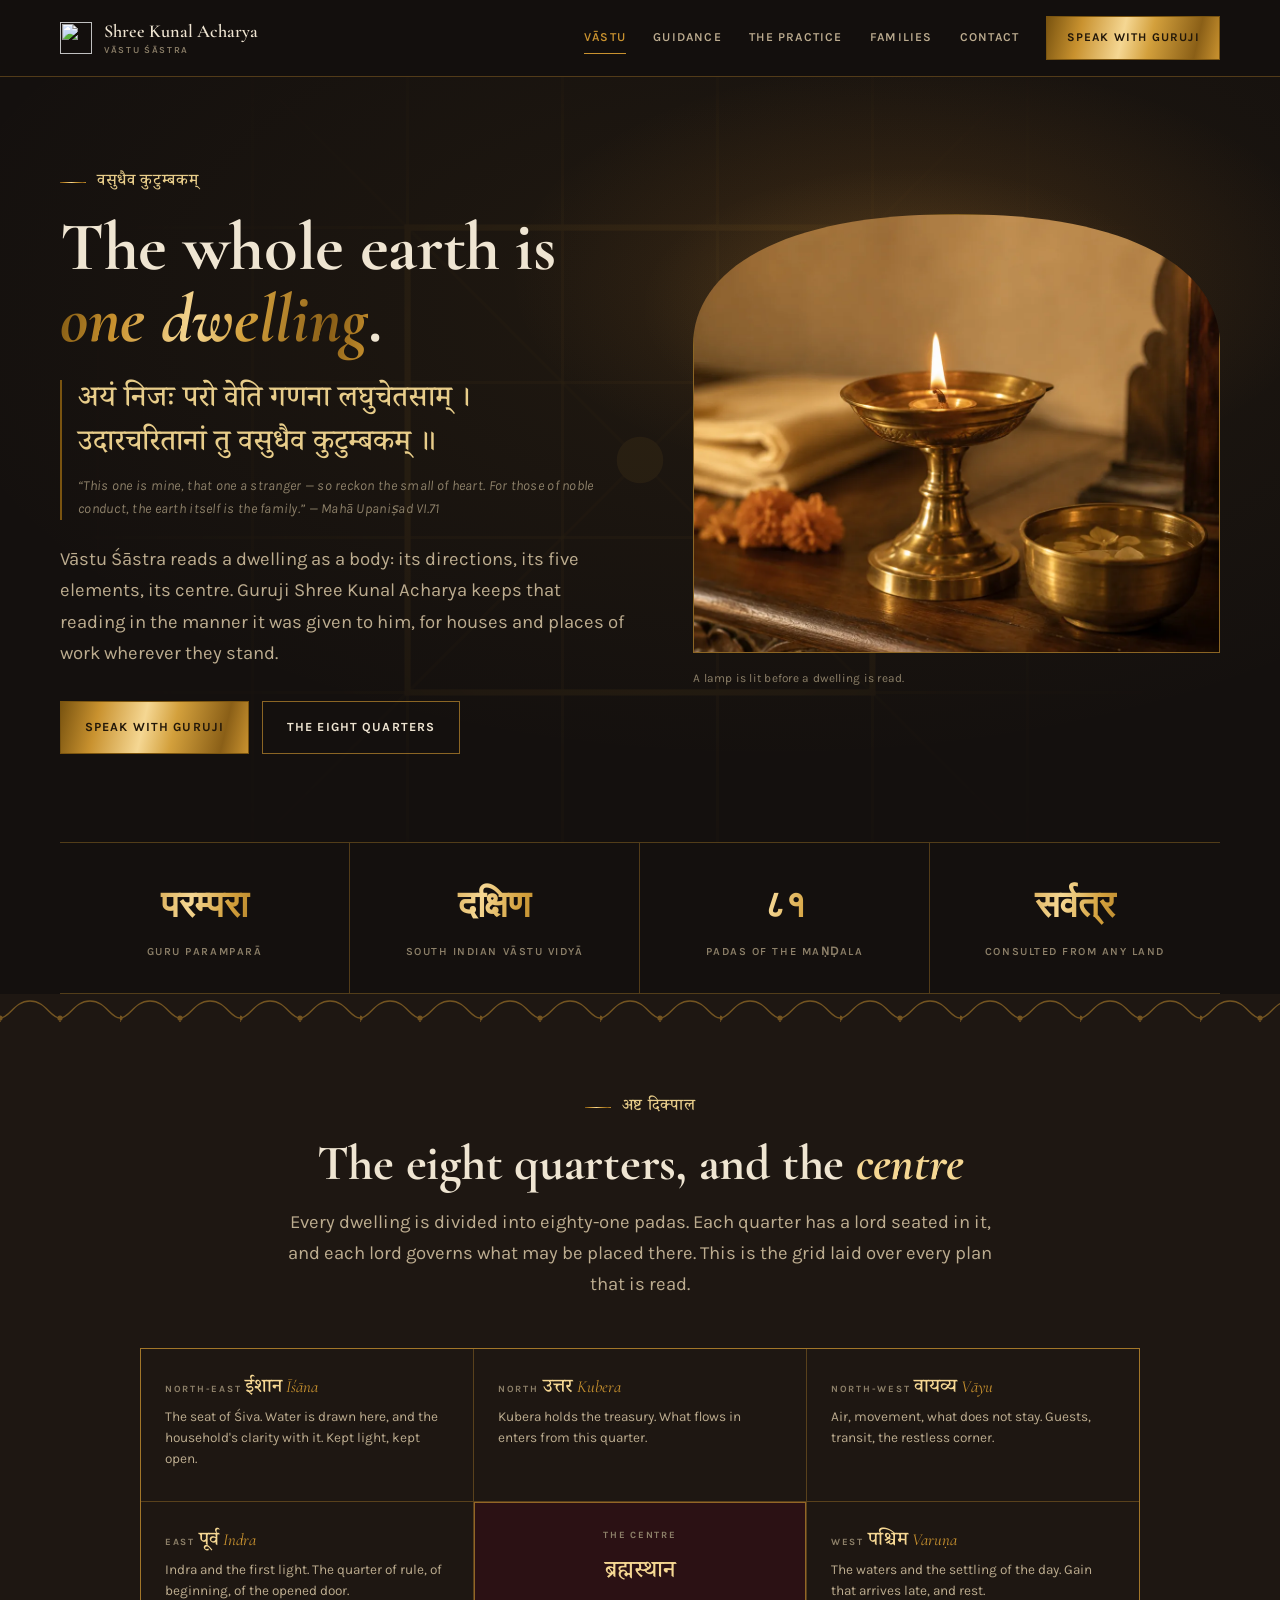
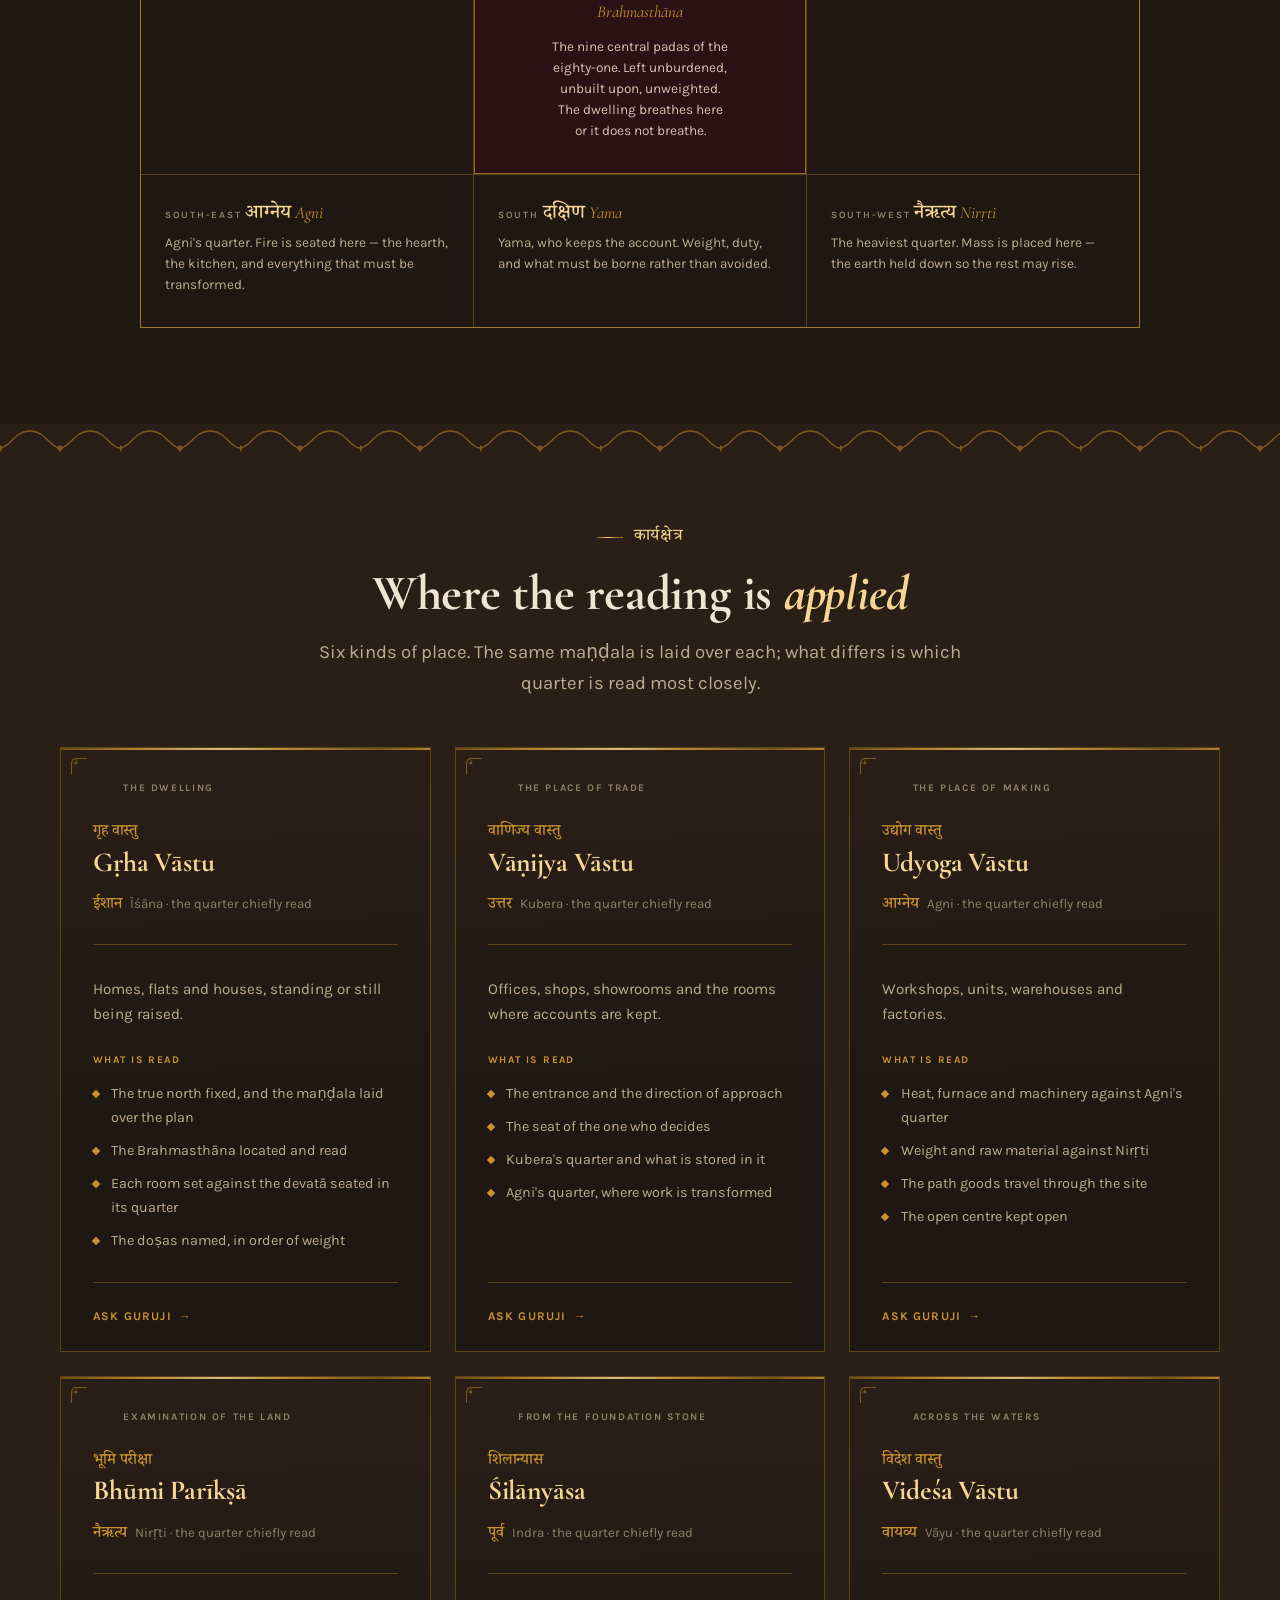
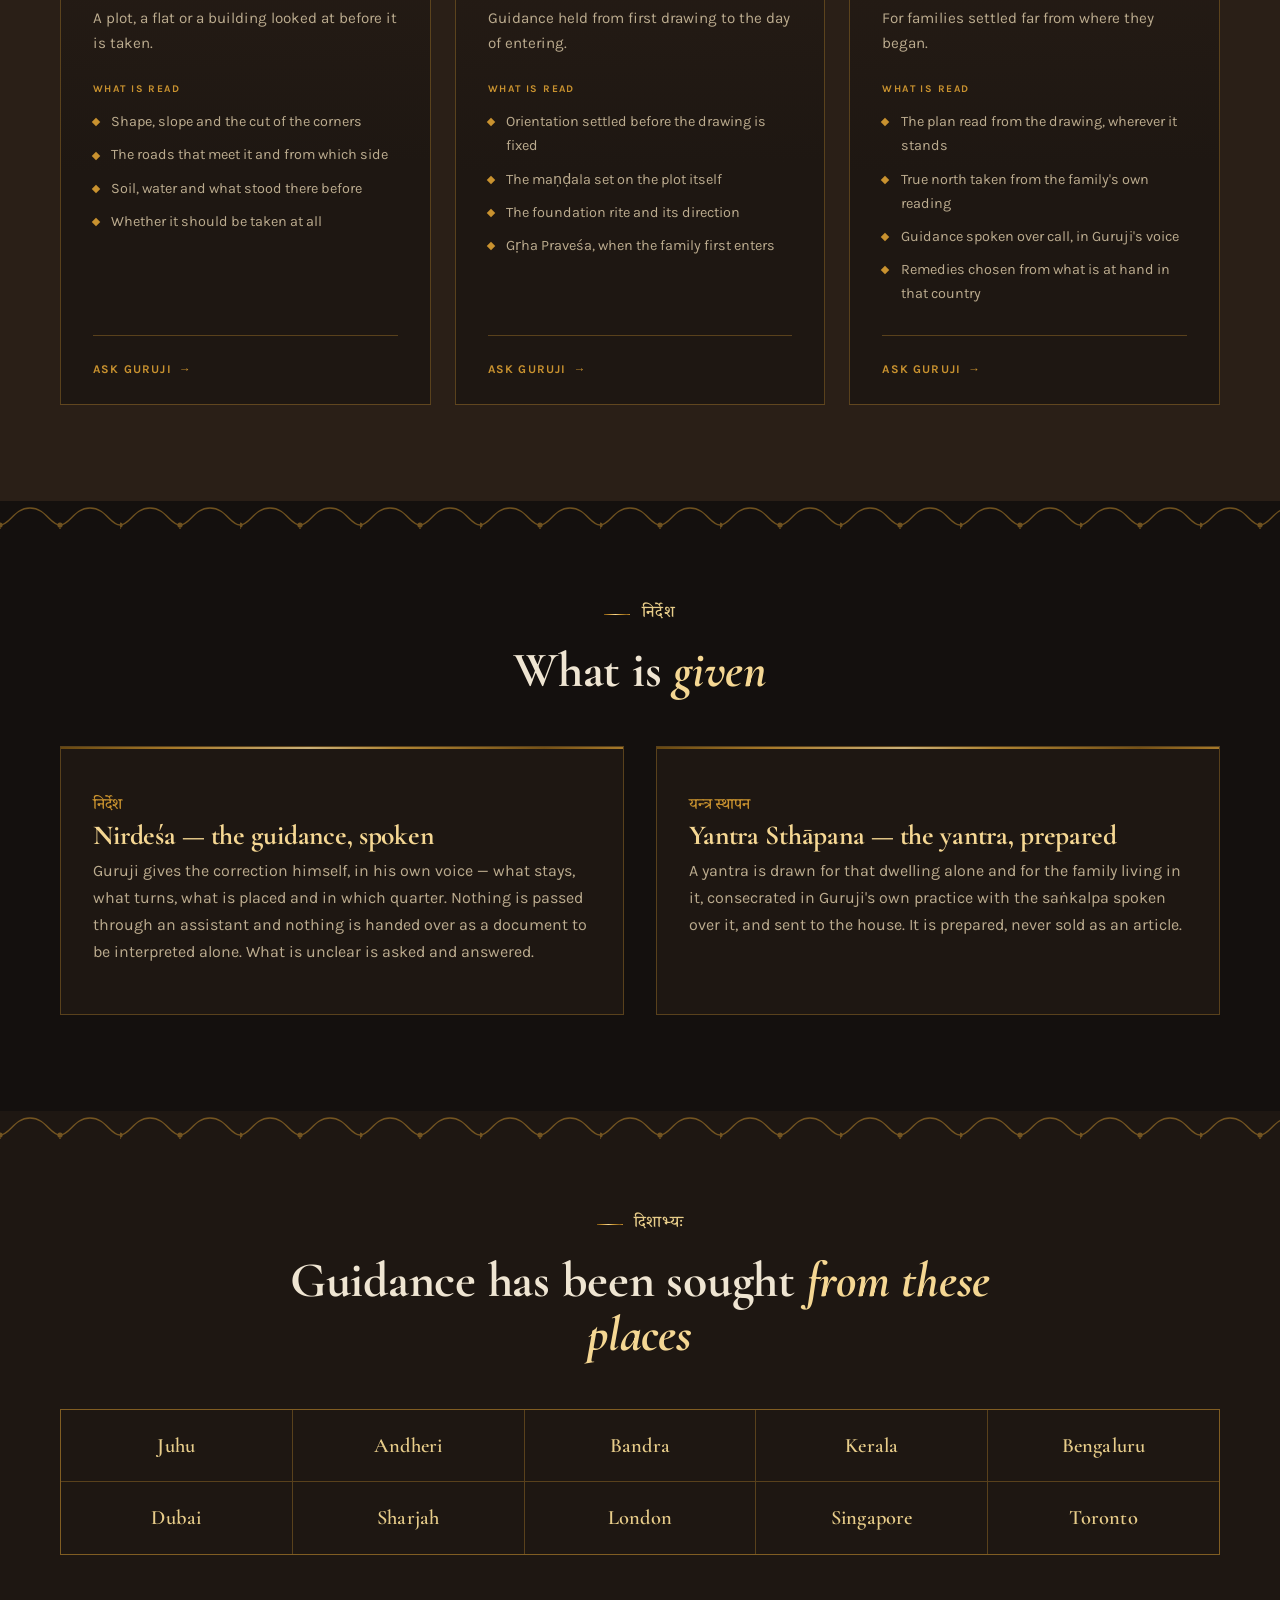
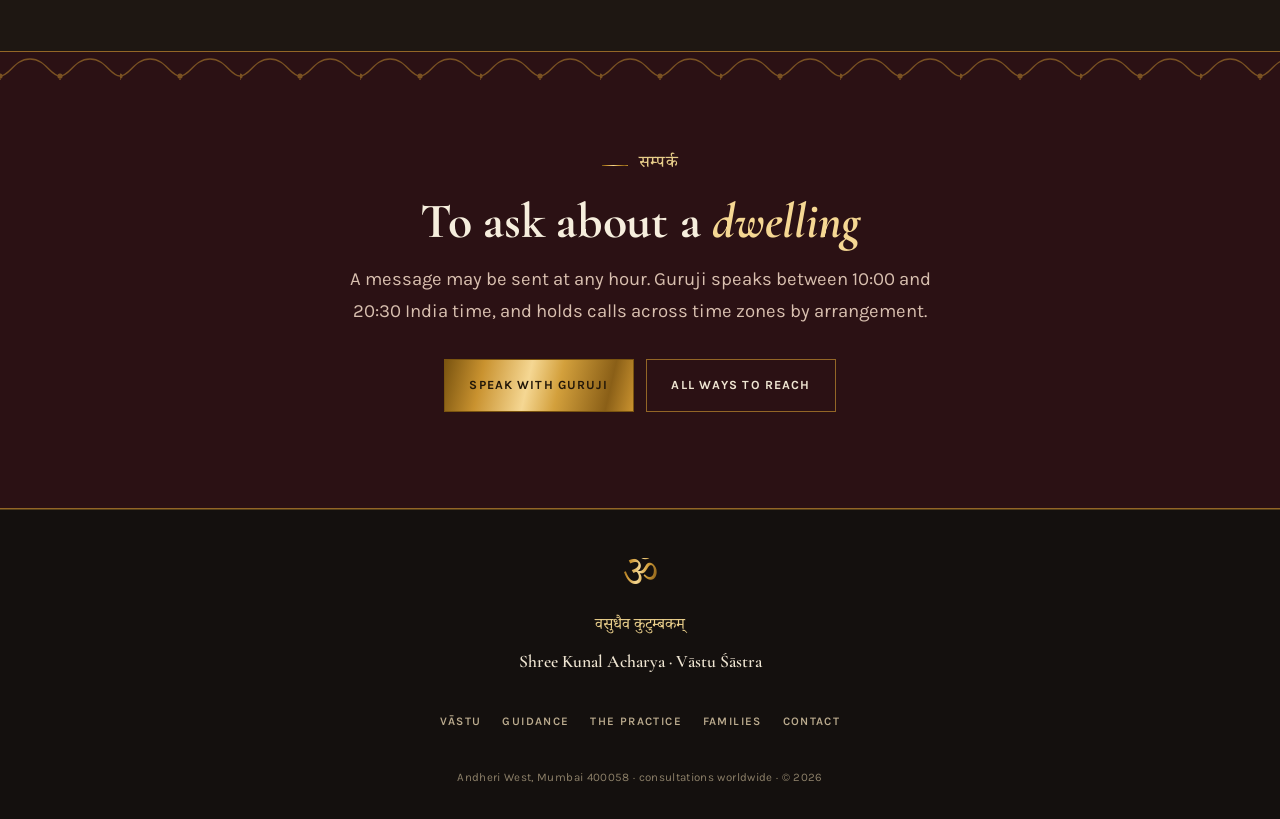
==== commit a8918074: "Reposition as Guruji Shree Kunal Acharya, Vāstu Śāstra, worldwide Name and voice - Shree Kunal Dhurv" ====
--- a/index.html
+++ b/index.html
@@ -4,19 +4,23 @@
   <meta charset="UTF-8">
   <meta name="viewport" content="width=device-width, initial-scale=1.0">
   <meta name="google-site-verification" content="eTcAwBEXMHzzOtmj7loL_bXhq1aPAVMnPyKlKAntVkM" />
-  <title>Shree Kunal Dhurve | Vastu Shastra Consultant in Andheri West, Mumbai</title>
-  <meta name="description" content="Kunal Dhurve is a Vastu Shastra consultant based in Andheri West, Mumbai, practising a generational family tradition. A written assessment, not a verdict. Book a consultation.">
-  <meta name="keywords" content="vastu consultant, vastu shastra, vastu consultant Mumbai, vastu consultant Andheri West, residential vastu, commercial vastu, remote vastu consultation">
+  <title>Shree Kunal Acharya | Vāstu Śāstra — the whole earth is one dwelling</title>
+  <meta name="description" content="Vāstu Śāstra guidance in the classical tradition from Guruji Shree Kunal Acharya, for dwellings and places of work anywhere in the world.">
 
   <meta property="og:type" content="website">
-  <meta property="og:title" content="Shree Kunal Dhurve | Vastu Shastra Consultant, Mumbai">
-  <meta property="og:description" content="A written Vastu assessment, not a verdict. A generational practice, Andheri West, Mumbai.">
+  <meta property="og:site_name" content="Shree Kunal Acharya">
+  <meta property="og:title" content="Shree Kunal Acharya | Vāstu Śāstra — the whole earth is one dwelling">
+  <meta property="og:description" content="Vāstu Śāstra guidance in the classical tradition from Guruji Shree Kunal Acharya, for dwellings and places of work anywhere in the world.">
   <meta property="og:url" content="https://shreekunalconsultancy.com/">
-  <meta property="og:image" content="https://shreekunalconsultancy.com/assets/images/og-image.jpg">
+  <meta property="og:locale" content="en_IN">
+  <meta property="og:image" content="https://shreekunalconsultancy.com/assets/images/og-share.jpg">
   <meta property="og:image:width" content="1200">
   <meta property="og:image:height" content="630">
-  <meta property="og:locale" content="en_IN">
+  <meta property="og:image:alt" content="A lit brass diya on a wooden ledge">
   <meta name="twitter:card" content="summary_large_image">
+  <meta name="twitter:title" content="Shree Kunal Acharya | Vāstu Śāstra — the whole earth is one dwelling">
+  <meta name="twitter:description" content="Vāstu Śāstra guidance in the classical tradition from Guruji Shree Kunal Acharya, for dwellings and places of work anywhere in the world.">
+  <meta name="twitter:image" content="https://shreekunalconsultancy.com/assets/images/og-share.jpg">
 
   <link rel="canonical" href="https://shreekunalconsultancy.com/">
 
@@ -26,514 +30,306 @@
 
   <link rel="preconnect" href="https://fonts.googleapis.com">
   <link rel="preconnect" href="https://fonts.gstatic.com" crossorigin>
-  <link href="https://fonts.googleapis.com/css2?family=Cormorant+Garamond:ital,wght@0,400;0,500;0,600;0,700;1,400;1,600&family=Marcellus&family=Poppins:wght@300;400;500;600;700&family=Noto+Serif+Devanagari:wght@500;600;700&family=Noto+Sans+Devanagari:wght@400;500;600&display=swap" rel="stylesheet">
+  <link href="https://fonts.googleapis.com/css2?family=Cormorant+Garamond:ital,wght@0,500;0,600;0,700;1,600&family=Karla:wght@400;500;600;700&family=Noto+Serif+Devanagari:wght@400;500;600&display=swap" rel="stylesheet">
 
   <link rel="stylesheet" href="css/style.css">
-
   <script type="application/ld+json">
   {
-    "@context": "https://schema.org",
-    "@type": "ProfessionalService",
-    "name": "Shree Kunal Dhurve",
-    "alternateName": "Kunal Dhurve Vastu Consultant",
-    "description": "Vastu Shastra consultant providing residential, commercial, and remote consultations across Mumbai and India.",
-    "url": "https://shreekunalconsultancy.com/",
-    "image": "https://shreekunalconsultancy.com/assets/images/og-image.jpg",
-    "telephone": "+91-7777008369",
-    "priceRange": "$$",
-    "address": {
-      "@type": "PostalAddress",
-      "streetAddress": "Andheri West",
-      "addressLocality": "Mumbai",
-      "addressRegion": "Maharashtra",
-      "postalCode": "400058",
-      "addressCountry": "IN"
-    },
-    "areaServed": [
-      { "@type": "City", "name": "Mumbai" },
-      { "@type": "Country", "name": "India" }
-    ],
-    "openingHoursSpecification": {
-      "@type": "OpeningHoursSpecification",
-      "dayOfWeek": ["Monday","Tuesday","Wednesday","Thursday","Friday","Saturday"],
-      "opens": "10:00",
-      "closes": "20:00"
-    }
+    "@context":"https://schema.org","@type":"ProfessionalService",
+    "name":"Shree Kunal Acharya","alternateName":"Guruji Kunal Acharya, Vāstu Śāstra",
+    "description":"Vāstu Śāstra guidance for dwellings and places of work, given in the classical tradition. Consultations worldwide.",
+    "url":"https://shreekunalconsultancy.com/","telephone":"+91-7777008369","email":"hello@shreekunalconsultancy.com",
+    "image":"https://shreekunalconsultancy.com/assets/images/og-share.jpg",
+    "priceRange":"INR",
+    "address":{"@type":"PostalAddress","streetAddress":"Andheri West","addressLocality":"Mumbai","addressRegion":"Maharashtra","postalCode":"400058","addressCountry":"IN"},
+    "areaServed":{"@type":"Place","name":"Worldwide"},
+    "knowsAbout":["Vāstu Śāstra","Vāstu Puruṣa Maṇḍala","Aṣṭa Dikpāla","Bhūmi Parīkṣā","Śilānyāsa","Yantra Sthāpana"],
+    "openingHoursSpecification":{"@type":"OpeningHoursSpecification","dayOfWeek":["Monday","Tuesday","Wednesday","Thursday","Friday","Saturday"],"opens":"10:00","closes":"20:30"}
   }
   </script>
 </head>
 <body>
-
-  <!-- Sacred top bar ------------------------------------------------------ -->
-  <div class="topbar">
-    <div class="wrap topbar__inner">
-      <div class="topbar__meta">
-        <span>
-          <svg viewBox="0 0 24 24" fill="none" stroke="currentColor" stroke-width="1.5" aria-hidden="true"><path d="M12 21s7-6.2 7-11a7 7 0 1 0-14 0c0 4.8 7 11 7 11z"/><circle cx="12" cy="10" r="2.5"/></svg>
-          Andheri West, Mumbai
-        </span>
-      </div>
-
-      <p class="topbar__shloka" lang="sa" title="Rig Veda 7.54.1 — O Lord of the dwelling, know us and be gracious to us.">॥ वास्तोष्पते प्रति जानीह्यस्मान् ॥</p>
-
-      <div class="topbar__meta">
-        <span>
-          <svg viewBox="0 0 24 24" fill="none" stroke="currentColor" stroke-width="1.5" aria-hidden="true"><circle cx="12" cy="12" r="9"/><path d="M3 12h18M12 3c2.6 2.8 2.6 15.2 0 18M12 3c-2.6 2.8-2.6 15.2 0 18"/></svg>
-          Remote consultations across India
-        </span>
-        <a href="https://wa.me/917777008369?text=Hello%2C%20I%20would%20like%20to%20enquire%20about%20a%20vastu%20consultation." target="_blank" rel="noopener" aria-label="WhatsApp">
-          <svg viewBox="0 0 24 24" fill="none" stroke="currentColor" stroke-width="1.5" aria-hidden="true"><path d="M21 11.5a8.5 8.5 0 0 1-12.6 7.4L3 20.5l1.7-5.2A8.5 8.5 0 1 1 21 11.5z"/><path d="M8.8 9.2c.4-.1.6 0 .8.4l.6 1.3c.1.3 0 .5-.2.7l-.4.4c.6 1.1 1.4 1.9 2.5 2.5l.4-.4c.2-.2.4-.3.7-.2l1.3.6c.4.2.5.4.4.8-.2.9-1 1.4-1.9 1.3-2.6-.3-5-2.7-5.3-5.3-.1-.9.3-1.7 1.1-2.1z"/></svg>
-        </a>
-      </div>
-    </div>
-  </div>
-
-  <!-- Header --------------------------------------------------------------- -->
   <header class="site-header">
     <div class="wrap site-header__inner">
-      <a href="index.html" class="brand">
-        <span class="brand__mark" aria-hidden="true">
-          <svg viewBox="0 0 1000 1000" width="62" height="62" xmlns="http://www.w3.org/2000/svg">
-            <g id="triangles">
-              <polygon points="500.00,523.11 366.22,286.60 633.78,286.60" fill="none" stroke="currentColor" stroke-width="1.6" vector-effect="non-scaling-stroke"/>
-              <polygon points="500.00,673.33 336.58,355.86 663.42,355.86" fill="none" stroke="currentColor" stroke-width="1.6" vector-effect="non-scaling-stroke"/>
-              <polygon points="500.00,760.00 256.99,407.56 743.01,407.56" fill="none" stroke="currentColor" stroke-width="1.6" vector-effect="non-scaling-stroke"/>
-              <polygon points="500.00,624.16 412.84,447.89 587.16,447.89" fill="none" stroke="currentColor" stroke-width="1.6" vector-effect="non-scaling-stroke"/>
-              <polygon points="500.00,552.00 445.82,473.05 554.18,473.05" fill="none" stroke="currentColor" stroke-width="1.6" vector-effect="non-scaling-stroke"/>
-              <polygon points="500.00,355.86 422.67,523.11 577.33,523.11" fill="none" stroke="currentColor" stroke-width="1.6" vector-effect="non-scaling-stroke"/>
-              <polygon points="500.00,240.00 245.25,552.00 754.75,552.00" fill="none" stroke="currentColor" stroke-width="1.6" vector-effect="non-scaling-stroke"/>
-              <polygon points="500.00,286.60 317.59,624.16 682.41,624.16" fill="none" stroke="currentColor" stroke-width="1.6" vector-effect="non-scaling-stroke"/>
-              <polygon points="500.00,407.56 385.08,673.33 614.92,673.33" fill="none" stroke="currentColor" stroke-width="1.6" vector-effect="non-scaling-stroke"/>
-            </g>
-            <g id="bindu"><circle cx="500.00" cy="500.00" r="9" fill="currentColor" stroke="none"/></g>
-          </svg>
-        </span>
-        <span class="brand__name">
-          <em>Shree Kunal Dhurve</em>
-          <small>Vastu Shastra Consultant &middot; Andheri West, Mumbai</small>
-        </span>
+      <a class="brand" href="index.html">
+        <picture>
+          <source srcset="assets/images/sri-yantra-logo.webp" type="image/webp">
+          <img class="brand__mark" src="assets/images/sri-yantra-logo.png" alt="" width="32" height="32" loading="eager" decoding="async">
+        </picture>
+        <span class="brand__name">Shree Kunal Acharya<small>Vāstu Śāstra</small></span>
       </a>
-
-      <nav class="nav" aria-label="Primary">
-        <a href="index.html" aria-current="page">Home</a>
-        <a href="#method">Method</a>
-        <a href="services.html">Services</a>
-        <a href="about.html">About</a>
-        <a href="#faq">Questions</a>
-        <a href="testimonials.html">Testimonials</a>
-        <a href="contact.html" class="nav__cta">Contact us</a>
+      <button class="nav-toggle" type="button" aria-expanded="false" aria-controls="primary-nav" aria-label="Menu">
+        <svg width="20" height="20" viewBox="0 0 20 20" fill="none" stroke="currentColor" stroke-width="1.6" aria-hidden="true"><path d="M2 5h16M2 10h16M2 15h16"/></svg>
+      </button>
+      <nav class="nav" id="primary-nav" aria-label="Primary">
+          <a href="index.html" aria-current="page">Vāstu</a>
+          <a href="services.html">Guidance</a>
+          <a href="about.html">The Practice</a>
+          <a href="testimonials.html">Families</a>
+          <a href="contact.html">Contact</a>
+          <a class="nav__cta" href="https://wa.me/917777008369?text=Praṇām%20Guruji%2C%20I%20wish%20to%20ask%20about%20a%20dwelling." target="_blank" rel="noopener">Speak with Guruji</a>
       </nav>
-
-      <button class="nav-toggle" aria-label="Open menu" aria-expanded="false">
-        <svg width="20" height="20" viewBox="0 0 20 20" fill="none" stroke="currentColor" stroke-width="1.6">
-          <line x1="3" y1="6" x2="17" y2="6"/><line x1="3" y1="10" x2="17" y2="10"/><line x1="3" y1="14" x2="17" y2="14"/>
-        </svg>
-      </button>
     </div>
   </header>
 
   <main>
 
-    <!-- Hero ---------------------------------------------------------------- -->
     <section class="hero">
-      <div class="hero__bg">
-        <picture>
-          <source srcset="assets/images/hero-vedic-altar.webp" type="image/webp">
-          <img src="assets/images/hero-vedic-altar.jpg" alt="A brass Sri Yantra plaque, lit diyas, lotus flowers, a brass compass and a palm-leaf manuscript arranged on a dark wooden altar" width="2400" height="1018" loading="eager" decoding="async" fetchpriority="high">
-        </picture>
-      </div>
-      <div class="hero__scrim" aria-hidden="true"></div>
-
-      <div class="wrap hero__inner">
-        <div class="hero__copy">
-          <span class="eyebrow eyebrow--left">A generational practice &middot; Mumbai</span>
-          <h1>
-            <span>A written assessment.</span>
-            <span>Not a verdict.</span>
-            <span><em>Not a sales pitch.</em></span>
-          </h1>
-          <div class="hero__rule" aria-hidden="true"></div>
-          <p class="lede">Rooted in South Indian Vastu Vidya and passed down through the family, applied to homes, businesses and land across Mumbai and India &mdash; without pressure, drama or upsell.</p>
-
-          <div class="hero__ctas">
-            <a href="https://wa.me/917777008369?text=Hello%2C%20I%20would%20like%20to%20enquire%20about%20a%20vastu%20consultation." target="_blank" rel="noopener" class="btn btn--filled">
-              Book a consultation
-              <svg class="btn__icon" viewBox="0 0 24 24" fill="none" stroke="currentColor" stroke-width="2" aria-hidden="true"><path d="M5 12h14M13 6l6 6-6 6"/></svg>
-            </a>
-            <a href="#method" class="btn-play">
-              <i aria-hidden="true"><svg viewBox="0 0 24 24" fill="currentColor"><path d="M6 4l14 8-14 8z"/></svg></i>
-              See the method
-            </a>
-          </div>
-        </div>
-      </div>
-    </section>
-
-    <!-- Stat band ------------------------------------------------------------ -->
-    <section class="statband">
-      <div class="wrap">
-        <div class="stats">
-          <div class="stat">
-            <svg class="stat__icon" viewBox="0 0 48 48" fill="none" stroke="currentColor" stroke-width="1.2" aria-hidden="true">
-              <path d="M24 4l4 7h-8l4-7z"/><path d="M14 40V22l10-9 10 9v18"/><path d="M10 40h28"/><path d="M20 40V30h8v10"/><path d="M17 24h14"/>
-            </svg>
-            <div><div class="stat__num">5+</div><div class="stat__label">Years of<br>practice</div></div>
-          </div>
-          <div class="stat">
-            <svg class="stat__icon" viewBox="0 0 48 48" fill="none" stroke="currentColor" stroke-width="1.2" aria-hidden="true">
-              <path d="M8 22L24 9l16 13"/><path d="M12 20v19h24V20"/><path d="M20 39V27h8v12"/>
-            </svg>
-            <div><div class="stat__num">100+</div><div class="stat__label">Properties<br>assessed</div></div>
-          </div>
-          <div class="stat">
-            <svg class="stat__icon" viewBox="0 0 48 48" fill="none" stroke="currentColor" stroke-width="1.2" aria-hidden="true">
-              <circle cx="24" cy="24" r="16"/><path d="M8 24h32M24 8c5.5 6 5.5 26 0 32M24 8c-5.5 6-5.5 26 0 32"/>
-            </svg>
-            <div><div class="stat__num stat__num--sm">Mumbai &amp; remote</div><div class="stat__label">On site &amp; online</div></div>
-          </div>
-          <div class="stat">
-            <svg class="stat__icon" viewBox="0 0 48 48" fill="none" stroke="currentColor" stroke-width="1.2" aria-hidden="true">
-              <circle cx="24" cy="24" r="16"/><path d="M24 14v10l7 4"/>
-            </svg>
-            <div><div class="stat__num">Free</div><div class="stat__label">20-minute<br>intake call</div></div>
-          </div>
-        </div>
-      </div>
-    </section>
-
-    <!-- Services (cream) ------------------------------------------------------ -->
-    <section class="section section--light" id="services">
-      <div class="wrap">
-        <div class="section-head section-head--center">
-          <span class="eyebrow">What we do</span>
-          <h2>Vastu consultation, by <em>engagement</em></h2>
-          <svg class="ornament" viewBox="0 0 132 14" fill="none" stroke="currentColor" stroke-width="1" aria-hidden="true">
-            <path d="M0 7h44M88 7h44"/><path d="M56 7l10-6 10 6-10 6-10-6z"/><circle cx="66" cy="7" r="1.8"/><circle cx="48" cy="7" r="1.5"/><circle cx="84" cy="7" r="1.5"/>
-          </svg>
-          <p>Every engagement states, in writing, what is included and what is not. You are quoted a fee before you commit to anything.</p>
-        </div>
-
+      <div class="hero__mandala" aria-hidden="true"><svg class="hero__mandala-svg" xmlns="http://www.w3.org/2000/svg" viewBox="-34 -34 968 968" fill="none" stroke="currentColor" stroke-width="2" aria-hidden="true" role="presentation">
+<g stroke-opacity=".5">
+<line x1="100" y1="0" x2="100" y2="900"/><line x1="0" y1="100" x2="900" y2="100"/>
+<line x1="200" y1="0" x2="200" y2="900"/><line x1="0" y1="200" x2="900" y2="200"/>
+<line x1="300" y1="0" x2="300" y2="900"/><line x1="0" y1="300" x2="900" y2="300"/>
+<line x1="400" y1="0" x2="400" y2="900"/><line x1="0" y1="400" x2="900" y2="400"/>
+<line x1="500" y1="0" x2="500" y2="900"/><line x1="0" y1="500" x2="900" y2="500"/>
+<line x1="600" y1="0" x2="600" y2="900"/><line x1="0" y1="600" x2="900" y2="600"/>
+<line x1="700" y1="0" x2="700" y2="900"/><line x1="0" y1="700" x2="900" y2="700"/>
+<line x1="800" y1="0" x2="800" y2="900"/><line x1="0" y1="800" x2="900" y2="800"/>
+</g>
+<g stroke-opacity=".3"><line x1="0" y1="0" x2="900" y2="900"/><line x1="900" y1="0" x2="0" y2="900"/></g>
+<circle cx="450" cy="450" r="450" stroke-opacity=".4"/>
+<rect x="300" y="300" width="300" height="300" stroke-width="4"/>
+<circle cx="450" cy="450" r="15" fill="currentColor" stroke="none"/>
+<g stroke-width="3">
+<rect x="0" y="0" width="900" height="900"/>
+<rect x="-16" y="-16" width="932" height="932"/>
+<rect x="-32" y="-32" width="964" height="964"/>
+</g><g stroke-width="3.5">
+<rect x="0" y="0" width="100" height="100"/>
+<rect x="800" y="0" width="100" height="100"/>
+<rect x="0" y="800" width="100" height="100"/>
+<rect x="800" y="800" width="100" height="100"/>
+</g></svg></div>
+      <div class="wrap">
+        <div class="hero__inner">
+          <div class="reveal">
+            <span class="eyebrow" lang="sa">वसुधैव कुटुम्बकम्</span>
+            <h1>The whole earth is <em class="gilt-metal">one dwelling</em>.</h1>
+            <blockquote class="hero__shloka">
+              <p class="deva deva--lg" lang="sa">अयं निजः परो वेति गणना लघुचेतसाम् ।<br>उदारचरितानां तु वसुधैव कुटुम्बकम् ॥</p>
+              <span class="translit">“This one is mine, that one a stranger — so reckon the small of heart. For those of noble conduct, the earth itself is the family.” &mdash; Mahā Upaniṣad VI.71</span>
+            </blockquote>
+            <p class="lede">Vāstu Śāstra reads a dwelling as a body: its directions, its five elements, its centre. Guruji Shree Kunal Acharya keeps that reading in the manner it was given to him, for houses and places of work wherever they stand.</p>
+            <div class="hero__ctas">
+              <a href="https://wa.me/917777008369?text=Praṇām%20Guruji%2C%20I%20wish%20to%20ask%20about%20a%20dwelling." target="_blank" rel="noopener" class="btn btn--filled">Speak with Guruji</a>
+              <a href="#dikpala" class="btn btn--outline">The eight quarters</a>
+            </div>
+          </div>
+          <div class="reveal">
+            <div class="hero__image">
+              <picture>
+                <source srcset="assets/images/hero-diya-altar.webp" type="image/webp">
+                <img src="assets/images/hero-diya-altar.jpg" alt="A lit brass diya on a wooden ledge with marigold flowers alongside" width="1122" height="935" loading="eager" decoding="async">
+              </picture>
+            </div>
+            <p class="hero__caption">A lamp is lit before a dwelling is read.</p>
+          </div>
+        </div>
+      </div>
+    </section>
+
+    <section class="section" style="padding-block:0">
+      <div class="wrap">
+        <div class="credentials reveal">
+          <div class="credential"><div class="credential__num" lang="sa">परम्परा</div><div class="credential__label">Guru Paramparā</div></div>
+          <div class="credential"><div class="credential__num" lang="sa">दक्षिण</div><div class="credential__label">South Indian Vāstu Vidyā</div></div>
+          <div class="credential"><div class="credential__num" lang="sa">८१</div><div class="credential__label">Padas of the Maṇḍala</div></div>
+          <div class="credential"><div class="credential__num" lang="sa">सर्वत्र</div><div class="credential__label">Consulted from any land</div></div>
+        </div>
+      </div>
+    </section>
+
+    <section class="section section--dark seam" id="dikpala">
+      <div class="wrap">
+        <div class="section-head section-head--center reveal">
+          <span class="eyebrow" lang="sa">अष्ट दिक्पाल</span>
+          <h2>The eight quarters, and the <em class="gilt">centre</em></h2>
+          <p class="lede" style="margin-inline:auto">Every dwelling is divided into eighty-one padas. Each quarter has a lord seated in it, and each lord governs what may be placed there. This is the grid laid over every plan that is read.</p>
+        </div>
+        <div class="mandala-grid reveal">
+          <div class="dik">
+            <span class="dik__dir">North-East</span>
+            <span class="dik__lord" lang="sa">ईशान</span>
+            <span class="dik__name">Īśāna</span>
+            <p>The seat of Śiva. Water is drawn here, and the household's clarity with it. Kept light, kept open.</p>
+          </div>
+          <div class="dik">
+            <span class="dik__dir">North</span>
+            <span class="dik__lord" lang="sa">उत्तर</span>
+            <span class="dik__name">Kubera</span>
+            <p>Kubera holds the treasury. What flows in enters from this quarter.</p>
+          </div>
+          <div class="dik">
+            <span class="dik__dir">North-West</span>
+            <span class="dik__lord" lang="sa">वायव्य</span>
+            <span class="dik__name">Vāyu</span>
+            <p>Air, movement, what does not stay. Guests, transit, the restless corner.</p>
+          </div>
+          <div class="dik">
+            <span class="dik__dir">East</span>
+            <span class="dik__lord" lang="sa">पूर्व</span>
+            <span class="dik__name">Indra</span>
+            <p>Indra and the first light. The quarter of rule, of beginning, of the opened door.</p>
+          </div>
+          <div class="dik dik--centre">
+            <span class="dik__dir">The Centre</span>
+            <span class="dik__lord" lang="sa">ब्रह्मस्थान</span>
+            <span class="dik__name">Brahmasthāna</span>
+            <p>The nine central padas of the eighty-one. Left unburdened, unbuilt upon, unweighted. The dwelling breathes here or it does not breathe.</p>
+          </div>
+          <div class="dik">
+            <span class="dik__dir">West</span>
+            <span class="dik__lord" lang="sa">पश्चिम</span>
+            <span class="dik__name">Varuṇa</span>
+            <p>The waters and the settling of the day. Gain that arrives late, and rest.</p>
+          </div>
+          <div class="dik">
+            <span class="dik__dir">South-East</span>
+            <span class="dik__lord" lang="sa">आग्नेय</span>
+            <span class="dik__name">Agni</span>
+            <p>Agni's quarter. Fire is seated here — the hearth, the kitchen, and everything that must be transformed.</p>
+          </div>
+          <div class="dik">
+            <span class="dik__dir">South</span>
+            <span class="dik__lord" lang="sa">दक्षिण</span>
+            <span class="dik__name">Yama</span>
+            <p>Yama, who keeps the account. Weight, duty, and what must be borne rather than avoided.</p>
+          </div>
+          <div class="dik">
+            <span class="dik__dir">South-West</span>
+            <span class="dik__lord" lang="sa">नैऋत्य</span>
+            <span class="dik__name">Nirṛti</span>
+            <p>The heaviest quarter. Mass is placed here — the earth held down so the rest may rise.</p>
+          </div>
+        </div>
+      </div>
+    </section>
+
+    <section class="section section--raised seam">
+      <div class="wrap">
+        <div class="section-head section-head--center reveal">
+          <span class="eyebrow" lang="sa">कार्यक्षेत्र</span>
+          <h2>Where the reading is <em class="gilt">applied</em></h2>
+          <p class="lede" style="margin-inline:auto">Six kinds of place. The same maṇḍala is laid over each; what differs is which quarter is read most closely.</p>
+        </div>
         <div class="services">
-          <article class="service">
-            <svg class="service__icon" viewBox="0 0 64 64" fill="none" stroke="currentColor" stroke-width="1.2" aria-hidden="true">
-              <path d="M8 30L32 12l24 18"/><path d="M13 27v25h38V27"/><path d="M26 52V38h12v14"/><path d="M23 33h6M35 33h6"/>
-            </svg>
-            <h3>Residential</h3>
-            <p>Flats, bungalows and independent houses</p>
-          </article>
-
-          <article class="service">
-            <svg class="service__icon" viewBox="0 0 64 64" fill="none" stroke="currentColor" stroke-width="1.2" aria-hidden="true">
-              <path d="M10 54V18h20v36M34 54V28h20v26M6 54h52"/><path d="M15 25h4M15 33h4M15 41h4M25 25h4M25 33h4M25 41h4M40 35h4M40 43h4M48 35h4M48 43h4"/>
-            </svg>
-            <h3>Commercial</h3>
-            <p>Offices, shops, showrooms, hospitality</p>
-          </article>
-
-          <article class="service">
-            <svg class="service__icon" viewBox="0 0 64 64" fill="none" stroke="currentColor" stroke-width="1.2" aria-hidden="true">
-              <path d="M8 54V30l14 8V30l14 8V22h20v32z"/><path d="M6 54h52"/><path d="M44 22V12h6v10"/><path d="M46 36h6M46 44h6"/>
-            </svg>
-            <h3>Industrial</h3>
-            <p>Factories, warehouses, workshops</p>
-          </article>
-
-          <article class="service">
-            <svg class="service__icon" viewBox="0 0 64 64" fill="none" stroke="currentColor" stroke-width="1.2" aria-hidden="true">
-              <path d="M32 14L56 28 32 42 8 28z"/><path d="M8 36l24 14 24-14"/><path d="M32 6v8"/><circle cx="32" cy="28" r="4"/>
-            </svg>
-            <h3>Property selection</h3>
-            <p>Assessed before you buy, not after</p>
-          </article>
-
-          <article class="service">
-            <svg class="service__icon" viewBox="0 0 64 64" fill="none" stroke="currentColor" stroke-width="1.2" aria-hidden="true">
-              <circle cx="32" cy="32" r="22"/><circle cx="32" cy="32" r="3"/><path d="M40 24L36 36l-12 4 4-12z"/><path d="M32 6v6M32 52v6M6 32h6M52 32h6"/>
-            </svg>
-            <h3>Plot &amp; construction</h3>
-            <p>Orientation set before the foundation</p>
-          </article>
-
-          <article class="service">
-            <svg class="service__icon" viewBox="0 0 64 64" fill="none" stroke="currentColor" stroke-width="1.2" aria-hidden="true">
-              <rect x="12" y="8" width="40" height="48"/><path d="M24 8V4h16v4"/><path d="M22 24h20M22 32h20M22 40h12"/>
-            </svg>
-            <h3>Remote &amp; plan review</h3>
-            <p>Floor-plan analysis, anywhere in India</p>
-          </article>
-        </div>
-
-        <div class="services-cta">
-          <a href="services.html" class="btn btn--dark">
-            View all services
-            <svg class="btn__icon" viewBox="0 0 24 24" fill="none" stroke="currentColor" stroke-width="2" aria-hidden="true"><path d="M5 12h14M13 6l6 6-6 6"/></svg>
-          </a>
-        </div>
-      </div>
-    </section>
-
-    <!-- Method (dark) --------------------------------------------------------- -->
-    <section class="section section--dark" id="method">
-      <div class="wrap">
-        <div class="section-head section-head--center">
-          <span class="eyebrow">The method</span>
-          <h2>Four steps, in order, <em>every time</em></h2>
-          <svg class="ornament" viewBox="0 0 132 14" fill="none" stroke="currentColor" stroke-width="1" aria-hidden="true">
-            <path d="M0 7h44M88 7h44"/><path d="M56 7l10-6 10 6-10 6-10-6z"/><circle cx="66" cy="7" r="1.8"/><circle cx="48" cy="7" r="1.5"/><circle cx="84" cy="7" r="1.5"/>
-          </svg>
-          <p class="lede" style="margin-inline:auto;">You always know what stage you are at, what happens next, and what you will receive at the end.</p>
-        </div>
-
-        <ol class="method">
-          <li class="method__step">
-            <div class="method__num">01</div>
-            <h4>Intake call</h4>
-            <p>A short conversation about the property, your goals and any concerns, so scope is agreed before a visit.</p>
-            <span class="method__meta">Free, no obligation</span>
-          </li>
-          <li class="method__step">
-            <div class="method__num">02</div>
-            <h4>Site visit</h4>
-            <p>On-site assessment with compass readings and measurement of the key zones of the property.</p>
-            <span class="method__meta">90 min &ndash; 3 hrs on site</span>
-          </li>
-          <li class="method__step">
-            <div class="method__num">03</div>
-            <h4>Written report</h4>
-            <p>Findings checked against classical principles and written up as a clear, prioritised document.</p>
-            <span class="method__meta">Delivered within 7 days</span>
-          </li>
-          <li class="method__step">
-            <div class="method__num">04</div>
-            <h4>Implementation support</h4>
-            <p>Follow-up clarification while you act on the report, so nothing gets misapplied.</p>
-            <span class="method__meta">Included, 7-day window</span>
-          </li>
-        </ol>
-      </div>
-    </section>
-
-    <!-- Scripture band -------------------------------------------------------- -->
-    <section class="scripture">
-      <div class="scripture__bg">
-        <picture>
-          <source srcset="assets/images/scripture-texts.webp" type="image/webp">
-          <img src="assets/images/scripture-texts.jpg" alt="Antique leather-bound volumes with gold yantra medallions beside an open manuscript, a peacock feather and a lit brass lamp" width="1800" height="1004" loading="lazy" decoding="async">
-        </picture>
-      </div>
-      <div class="scripture__scrim" aria-hidden="true"></div>
-
-      <div class="wrap scripture__inner">
-        <div class="scripture__copy">
-          <span class="eyebrow eyebrow--left">The source</span>
-          <h2>Guided by the classical texts. Applied to the building <em>in front of you</em>.</h2>
-          <p class="lede">The principles come from the Vastu Shastra corpus and from training received within the family. What you receive is not a recital of the texts &mdash; it is a reading of your specific plot, entrance, light and layout, in plain language.</p>
-
-          <ul class="scripture__texts">
-            <li>Mayamata</li>
-            <li>Manasara</li>
-            <li>Samarangana Sutradhara</li>
-            <li>Vishvakarma Prakash</li>
-            <li>Manushyalaya Chandrika</li>
-            <li>Brihat Samhita</li>
-          </ul>
-
-          <div class="badge">
-            <span class="badge__mark">Vastu<br>Vidya</span>
-            <span class="badge__text">A science of orientation,<br>layout and light</span>
-          </div>
-        </div>
-      </div>
-    </section>
-
-    <!-- Stated limits (cream) ------------------------------------------------- -->
-    <section class="section section--light" id="about">
-      <div class="wrap">
-        <div class="limits-grid">
-          <div class="about-photo">
-            <picture>
-              <source srcset="assets/images/kunal-photo.webp" type="image/webp">
-              <img src="assets/images/kunal-photo.jpg" alt="Portrait of Kunal Dhurve" width="1104" height="1425" loading="lazy" decoding="async">
-            </picture>
-          </div>
-
-          <div>
-            <span class="eyebrow eyebrow--left">Stated limits</span>
-            <h2>What I will <em>not</em> do</h2>
-            <p style="margin-bottom: var(--space-4); max-width: 34em;">The fastest way to trust a consultant is to hear what they refuse to do. Read the full background on the <a href="about.html" style="color:var(--brass);text-decoration:underline;text-underline-offset:3px;">about page</a>.</p>
-
-            <div class="limits">
-              <div class="limits__item">
-                <h4>Won&rsquo;t predict your future</h4>
-                <p>Vastu is about orientation, layout and energy flow, not fortune-telling.</p>
-              </div>
-              <div class="limits__item">
-                <h4>Won&rsquo;t sell you objects</h4>
-                <p>No pyramids, crystals or remedies for sale. Recommendations, not merchandise.</p>
-              </div>
-              <div class="limits__item">
-                <h4>Won&rsquo;t demand demolition first</h4>
-                <p>Structural change is suggested only when it meaningfully helps, never as a default.</p>
-              </div>
-              <div class="limits__item">
-                <h4>Won&rsquo;t trade on fear</h4>
-                <p>If your space already works, that is what the report will say, plainly.</p>
-              </div>
-            </div>
-          </div>
-        </div>
-      </div>
-    </section>
-
-    <!-- CTA band -------------------------------------------------------------- -->
-    <section class="cta-band">
-      <div class="cta-band__scrim" aria-hidden="true"></div>
-      <div class="wrap cta-band__inner">
-        <h2>Ready to have your space <em>read properly</em>?</h2>
-        <p>Start with the free twenty-minute call. No obligation, and a fee quoted before you commit.</p>
-        <a href="https://wa.me/917777008369?text=Hello%2C%20I%20would%20like%20to%20book%20the%20free%20twenty-minute%20intake%20call." target="_blank" rel="noopener" class="btn btn--dark">
-          Book a consultation
-          <svg class="btn__icon" viewBox="0 0 24 24" fill="none" stroke="currentColor" stroke-width="2" aria-hidden="true"><path d="M5 12h14M13 6l6 6-6 6"/></svg>
-        </a>
-      </div>
-    </section>
-
-    <!-- FAQ ------------------------------------------------------------------- -->
-    <section class="section section--dark" id="faq">
-      <div class="wrap">
-        <div class="section-head section-head--center">
-          <span class="eyebrow">Common questions</span>
-          <h2>What skeptical clients <em>ask first</em></h2>
-          <svg class="ornament" viewBox="0 0 132 14" fill="none" stroke="currentColor" stroke-width="1" aria-hidden="true">
-            <path d="M0 7h44M88 7h44"/><path d="M56 7l10-6 10 6-10 6-10-6z"/><circle cx="66" cy="7" r="1.8"/><circle cx="48" cy="7" r="1.5"/><circle cx="84" cy="7" r="1.5"/>
-          </svg>
-        </div>
-
-        <div class="faq">
-          <div class="faq__item">
-            <button class="faq__question" aria-expanded="false" type="button">
-              <span>Do I have to believe in Vastu for it to work?</span>
-              <svg class="faq__icon" viewBox="0 0 24 24" fill="none" stroke="currentColor" stroke-width="1.6" aria-hidden="true"><line x1="12" y1="5" x2="12" y2="19"/><line x1="5" y1="12" x2="19" y2="12"/></svg>
-            </button>
-            <div class="faq__answer" hidden>
-              <div><p>No. It is a discipline of orientation, layout and light, not a belief system. Clients of every background use it, and the recommendations are judged on whether the space works better, not on faith.</p></div>
-            </div>
-          </div>
-
-          <div class="faq__item">
-            <button class="faq__question" aria-expanded="false" type="button">
-              <span>Will I be told to break walls?</span>
-              <svg class="faq__icon" viewBox="0 0 24 24" fill="none" stroke="currentColor" stroke-width="1.6" aria-hidden="true"><line x1="12" y1="5" x2="12" y2="19"/><line x1="5" y1="12" x2="19" y2="12"/></svg>
-            </button>
-            <div class="faq__answer" hidden>
-              <div><p>Rarely. Most recommendations are placement, usage and small adjustments. Structural change is suggested only when it would meaningfully improve how the space works, and it is always the last option, not the first.</p></div>
-            </div>
-          </div>
-
-          <div class="faq__item">
-            <button class="faq__question" aria-expanded="false" type="button">
-              <span>Can you assess a property before I buy it?</span>
-              <svg class="faq__icon" viewBox="0 0 24 24" fill="none" stroke="currentColor" stroke-width="1.6" aria-hidden="true"><line x1="12" y1="5" x2="12" y2="19"/><line x1="5" y1="12" x2="19" y2="12"/></svg>
-            </button>
-            <div class="faq__answer" hidden>
-              <div><p>Yes, and it is the most cost-effective time to consult. Send the floor plan and I will give a clear pass, proceed-with-changes, or avoid verdict before you commit any money.</p></div>
-            </div>
-          </div>
-
-          <div class="faq__item">
-            <button class="faq__question" aria-expanded="false" type="button">
-              <span>What does a consultation actually cost?</span>
-              <svg class="faq__icon" viewBox="0 0 24 24" fill="none" stroke="currentColor" stroke-width="1.6" aria-hidden="true"><line x1="12" y1="5" x2="12" y2="19"/><line x1="5" y1="12" x2="19" y2="12"/></svg>
-            </button>
-            <div class="faq__answer" hidden>
-              <div><p>Fees depend on property size and scope, and are quoted before any commitment on the intake call, which is itself free. There is no obligation to proceed after that call.</p></div>
-            </div>
-          </div>
-        </div>
-      </div>
-    </section>
-
-    <!-- Contact --------------------------------------------------------------- -->
-    <section class="section" id="contact" style="background:linear-gradient(180deg,var(--ink),var(--ink2));">
-      <div class="wrap">
-        <div class="contact-split">
-          <div>
-            <span class="eyebrow eyebrow--left">Begin</span>
-            <h2>Start with the <em>twenty-minute call</em></h2>
-            <p class="lede">No obligation. We talk through the property and your goals, and you will know whether a full consultation is the right next step.</p>
-            <div class="contact-split__phone"><a href="tel:+917777008369">+91 77770 08369</a></div>
-            <a href="mailto:hello@shreekunalconsultancy.com" class="btn btn--outline">Write instead</a>
-          </div>
-
-          <div class="contact-meta">
-            <div class="contact-meta__item">
-              <span class="contact-meta__label">Office</span>
-              <p>Andheri West, Mumbai, Maharashtra 400058</p>
-            </div>
-            <div class="contact-meta__item">
-              <span class="contact-meta__label">Hours</span>
-              <p>Monday &ndash; Saturday, 10:00 &ndash; 20:00</p>
-            </div>
-            <div class="contact-meta__item">
-              <span class="contact-meta__label">Email</span>
-              <p><a href="mailto:hello@shreekunalconsultancy.com">hello@shreekunalconsultancy.com</a></p>
-            </div>
-          </div>
-        </div>
-      </div>
-    </section>
-
-    <!-- Trust band ------------------------------------------------------------ -->
-    <section class="statband">
-      <div class="wrap">
-        <div class="trust">
-          <div class="trust__item">
-            <svg class="trust__icon" viewBox="0 0 48 48" fill="none" stroke="currentColor" stroke-width="1.2" aria-hidden="true"><path d="M24 5l15 6v11c0 10-6.5 17.5-15 21-8.5-3.5-15-11-15-21V11z"/><path d="M17 24l5 5 10-10"/></svg>
-            <span class="trust__text"><b>Written report</b>every engagement</span>
-          </div>
-          <div class="trust__item">
-            <svg class="trust__icon" viewBox="0 0 48 48" fill="none" stroke="currentColor" stroke-width="1.2" aria-hidden="true"><circle cx="24" cy="24" r="17"/><path d="M12 12l24 24"/></svg>
-            <span class="trust__text"><b>No objects sold</b>advice, not merchandise</span>
-          </div>
-          <div class="trust__item">
-            <svg class="trust__icon" viewBox="0 0 48 48" fill="none" stroke="currentColor" stroke-width="1.2" aria-hidden="true"><circle cx="24" cy="24" r="17"/><path d="M7 24h34M24 7c5.5 6.5 5.5 27.5 0 34M24 7c-5.5 6.5-5.5 27.5 0 34"/></svg>
-            <span class="trust__text"><b>Mumbai &amp; remote</b>on site and online</span>
-          </div>
-          <div class="trust__item">
-            <svg class="trust__icon" viewBox="0 0 48 48" fill="none" stroke="currentColor" stroke-width="1.2" aria-hidden="true"><circle cx="24" cy="19" r="11"/><path d="M17 28l-3 15 10-5 10 5-3-15"/><path d="M20 19l3 3 5-6"/></svg>
-            <span class="trust__text"><b>Fee quoted first</b>before you commit</span>
-          </div>
-        </div>
-      </div>
-    </section>
-
+          <article class="service reveal">
+            <div class="service__seat">The dwelling</div>
+            <h3><span class="deva deva--sm" lang="sa">गृह वास्तु</span>Gṛha Vāstu</h3>
+            <div class="service__dik"><b lang="sa">ईशान</b><span>Īśāna &middot; the quarter chiefly read</span></div>
+            <p class="service__desc">Homes, flats and houses, standing or still being raised.</p>
+            <div class="service__list-label">What is read</div>
+            <ul class="service__list"><li>The true north fixed, and the maṇḍala laid over the plan</li><li>The Brahmasthāna located and read</li><li>Each room set against the devatā seated in its quarter</li><li>The doṣas named, in order of weight</li></ul>
+            <a class="service__cta" href="https://wa.me/917777008369?text=Praṇām%20Guruji%2C%20I%20wish%20to%20ask%20about%20Gṛha%20Vāstu." target="_blank" rel="noopener">Ask Guruji <span aria-hidden="true">&rarr;</span></a>
+          </article>
+          <article class="service reveal">
+            <div class="service__seat">The place of trade</div>
+            <h3><span class="deva deva--sm" lang="sa">वाणिज्य वास्तु</span>Vāṇijya Vāstu</h3>
+            <div class="service__dik"><b lang="sa">उत्तर</b><span>Kubera &middot; the quarter chiefly read</span></div>
+            <p class="service__desc">Offices, shops, showrooms and the rooms where accounts are kept.</p>
+            <div class="service__list-label">What is read</div>
+            <ul class="service__list"><li>The entrance and the direction of approach</li><li>The seat of the one who decides</li><li>Kubera's quarter and what is stored in it</li><li>Agni's quarter, where work is transformed</li></ul>
+            <a class="service__cta" href="https://wa.me/917777008369?text=Praṇām%20Guruji%2C%20I%20wish%20to%20ask%20about%20Vāṇijya%20Vāstu." target="_blank" rel="noopener">Ask Guruji <span aria-hidden="true">&rarr;</span></a>
+          </article>
+          <article class="service reveal">
+            <div class="service__seat">The place of making</div>
+            <h3><span class="deva deva--sm" lang="sa">उद्योग वास्तु</span>Udyoga Vāstu</h3>
+            <div class="service__dik"><b lang="sa">आग्नेय</b><span>Agni &middot; the quarter chiefly read</span></div>
+            <p class="service__desc">Workshops, units, warehouses and factories.</p>
+            <div class="service__list-label">What is read</div>
+            <ul class="service__list"><li>Heat, furnace and machinery against Agni's quarter</li><li>Weight and raw material against Nirṛti</li><li>The path goods travel through the site</li><li>The open centre kept open</li></ul>
+            <a class="service__cta" href="https://wa.me/917777008369?text=Praṇām%20Guruji%2C%20I%20wish%20to%20ask%20about%20Udyoga%20Vāstu." target="_blank" rel="noopener">Ask Guruji <span aria-hidden="true">&rarr;</span></a>
+          </article>
+          <article class="service reveal">
+            <div class="service__seat">Examination of the land</div>
+            <h3><span class="deva deva--sm" lang="sa">भूमि परीक्षा</span>Bhūmi Parīkṣā</h3>
+            <div class="service__dik"><b lang="sa">नैऋत्य</b><span>Nirṛti &middot; the quarter chiefly read</span></div>
+            <p class="service__desc">A plot, a flat or a building looked at before it is taken.</p>
+            <div class="service__list-label">What is read</div>
+            <ul class="service__list"><li>Shape, slope and the cut of the corners</li><li>The roads that meet it and from which side</li><li>Soil, water and what stood there before</li><li>Whether it should be taken at all</li></ul>
+            <a class="service__cta" href="https://wa.me/917777008369?text=Praṇām%20Guruji%2C%20I%20wish%20to%20ask%20about%20Bhūmi%20Parīkṣā." target="_blank" rel="noopener">Ask Guruji <span aria-hidden="true">&rarr;</span></a>
+          </article>
+          <article class="service reveal">
+            <div class="service__seat">From the foundation stone</div>
+            <h3><span class="deva deva--sm" lang="sa">शिलान्यास</span>Śilānyāsa</h3>
+            <div class="service__dik"><b lang="sa">पूर्व</b><span>Indra &middot; the quarter chiefly read</span></div>
+            <p class="service__desc">Guidance held from first drawing to the day of entering.</p>
+            <div class="service__list-label">What is read</div>
+            <ul class="service__list"><li>Orientation settled before the drawing is fixed</li><li>The maṇḍala set on the plot itself</li><li>The foundation rite and its direction</li><li>Gṛha Praveśa, when the family first enters</li></ul>
+            <a class="service__cta" href="https://wa.me/917777008369?text=Praṇām%20Guruji%2C%20I%20wish%20to%20ask%20about%20Śilānyāsa." target="_blank" rel="noopener">Ask Guruji <span aria-hidden="true">&rarr;</span></a>
+          </article>
+          <article class="service reveal">
+            <div class="service__seat">Across the waters</div>
+            <h3><span class="deva deva--sm" lang="sa">विदेश वास्तु</span>Videśa Vāstu</h3>
+            <div class="service__dik"><b lang="sa">वायव्य</b><span>Vāyu &middot; the quarter chiefly read</span></div>
+            <p class="service__desc">For families settled far from where they began.</p>
+            <div class="service__list-label">What is read</div>
+            <ul class="service__list"><li>The plan read from the drawing, wherever it stands</li><li>True north taken from the family's own reading</li><li>Guidance spoken over call, in Guruji's voice</li><li>Remedies chosen from what is at hand in that country</li></ul>
+            <a class="service__cta" href="https://wa.me/917777008369?text=Praṇām%20Guruji%2C%20I%20wish%20to%20ask%20about%20Videśa%20Vāstu." target="_blank" rel="noopener">Ask Guruji <span aria-hidden="true">&rarr;</span></a>
+          </article>
+        </div>
+      </div>
+    </section>
+
+    <section class="section seam">
+      <div class="wrap">
+        <div class="section-head section-head--center reveal">
+          <span class="eyebrow" lang="sa">निर्देश</span>
+          <h2>What is <em class="gilt">given</em></h2>
+        </div>
+        <div class="offering reveal">
+          <div class="offer">
+            <h3><span class="deva deva--sm" lang="sa">निर्देश</span>Nirdeśa &mdash; the guidance, spoken</h3>
+            <p>Guruji gives the correction himself, in his own voice — what stays, what turns, what is placed and in which quarter. Nothing is passed through an assistant and nothing is handed over as a document to be interpreted alone. What is unclear is asked and answered.</p>
+          </div>
+          <div class="offer">
+            <h3><span class="deva deva--sm" lang="sa">यन्त्र स्थापन</span>Yantra Sthāpana &mdash; the yantra, prepared</h3>
+            <p>A yantra is drawn for that dwelling alone and for the family living in it, consecrated in Guruji's own practice with the saṅkalpa spoken over it, and sent to the house. It is prepared, never sold as an article.</p>
+          </div>
+        </div>
+      </div>
+    </section>
+
+    <section class="section section--dark seam">
+      <div class="wrap">
+        <div class="section-head section-head--center reveal">
+          <span class="eyebrow" lang="sa">दिशाभ्यः</span>
+          <h2>Guidance has been sought <em class="gilt">from these places</em></h2>
+        </div>
+<!-- EDIT THIS LIST: keep only places where guidance has genuinely been given. -->
+        <ul class="places reveal"><li>Juhu</li><li>Andheri</li><li>Bandra</li><li>Kerala</li><li>Bengaluru</li><li>Dubai</li><li>Sharjah</li><li>London</li><li>Singapore</li><li>Toronto</li></ul>
+      </div>
+    </section>
+
+    <section class="section cta-strip seam">
+      <div class="wrap" style="text-align:center;max-width:44em">
+        <span class="eyebrow" lang="sa">सम्पर्क</span>
+        <h2>To ask about a <em>dwelling</em></h2>
+        <p class="lede" style="margin-inline:auto">A message may be sent at any hour. Guruji speaks between 10:00 and 20:30 India time, and holds calls across time zones by arrangement.</p>
+        <div class="hero__ctas" style="justify-content:center">
+          <a href="https://wa.me/917777008369?text=Praṇām%20Guruji%2C%20I%20wish%20to%20ask%20about%20a%20dwelling." target="_blank" rel="noopener" class="btn btn--filled">Speak with Guruji</a>
+          <a href="contact.html" class="btn btn--outline">All ways to reach</a>
+        </div>
+      </div>
+    </section>
   </main>
 
   <footer class="site-footer">
-    <div class="wrap footer__inner">
-      <div class="footer__brand">
-        <span class="brand__mark" aria-hidden="true">
-          <svg viewBox="0 0 1000 1000" width="40" height="40" xmlns="http://www.w3.org/2000/svg">
-            <g id="triangles">
-              <polygon points="500.00,523.11 366.22,286.60 633.78,286.60" fill="none" stroke="currentColor" stroke-width="1.6" vector-effect="non-scaling-stroke"/>
-              <polygon points="500.00,673.33 336.58,355.86 663.42,355.86" fill="none" stroke="currentColor" stroke-width="1.6" vector-effect="non-scaling-stroke"/>
-              <polygon points="500.00,760.00 256.99,407.56 743.01,407.56" fill="none" stroke="currentColor" stroke-width="1.6" vector-effect="non-scaling-stroke"/>
-              <polygon points="500.00,624.16 412.84,447.89 587.16,447.89" fill="none" stroke="currentColor" stroke-width="1.6" vector-effect="non-scaling-stroke"/>
-              <polygon points="500.00,552.00 445.82,473.05 554.18,473.05" fill="none" stroke="currentColor" stroke-width="1.6" vector-effect="non-scaling-stroke"/>
-              <polygon points="500.00,355.86 422.67,523.11 577.33,523.11" fill="none" stroke="currentColor" stroke-width="1.6" vector-effect="non-scaling-stroke"/>
-              <polygon points="500.00,240.00 245.25,552.00 754.75,552.00" fill="none" stroke="currentColor" stroke-width="1.6" vector-effect="non-scaling-stroke"/>
-              <polygon points="500.00,286.60 317.59,624.16 682.41,624.16" fill="none" stroke="currentColor" stroke-width="1.6" vector-effect="non-scaling-stroke"/>
-              <polygon points="500.00,407.56 385.08,673.33 614.92,673.33" fill="none" stroke="currentColor" stroke-width="1.6" vector-effect="non-scaling-stroke"/>
-            </g>
-            <g id="bindu"><circle cx="500.00" cy="500.00" r="9" fill="currentColor" stroke="none"/></g>
-          </svg>
-        </span>
-        <span class="footer__name">Shree Kunal Dhurve</span>
-      </div>
-      <span class="footer__copy">&copy; 2026 Shree Kunal Dhurve. All rights reserved.</span>
+    <div class="wrap">
+      <span class="footer__om" aria-hidden="true">ॐ</span>
+      <p class="footer__deva" lang="sa">वसुधैव कुटुम्बकम्</p>
+      <p class="footer__name">Shree Kunal Acharya &middot; Vāstu Śāstra</p>
+      <nav class="footer__nav" aria-label="Footer">
+        <a href="index.html">Vāstu</a>
+        <a href="services.html">Guidance</a>
+        <a href="about.html">The Practice</a>
+        <a href="testimonials.html">Families</a>
+        <a href="contact.html">Contact</a>
+      </nav>
+      <span class="footer__copy">Andheri West, Mumbai 400058 &middot; consultations worldwide &middot; &copy; 2026</span>
     </div>
   </footer>
 
-  <script src="js/main.js"></script>
+  <script src="js/main.js" defer></script>
 </body>
 </html>
--- a/css/style.css
+++ b/css/style.css
@@ -1,828 +1,495 @@
 /* ==========================================================================
-   Shree Kunal Dhurve — Vedic Occult & Vastu Shastra Consultant
-   Rev D · "Temple Gold, Ivory Light" — alternating dark/cream Vedic-luxury system
+   Shree Kunal Acharya — Vāstu Śāstra
+   Ornate classical system: deep ink grounds, struck-metal gold, Vāstu mandala
    ========================================================================== */
 
-:root {
-  /* Dark ground ----------------------------------------------------------- */
-  --ink:           #0B0704;
-  --ink2:          #140D06;
-  --ink3:          #1E1409;
-  --ink-raise:     #23180B;
-
-  /* Light ground ---------------------------------------------------------- */
-  --cream:         #FCF7EC;
-  --cream2:        #F5EBD9;
-  --cream3:        #EFE2CA;
-
-  /* Metal ----------------------------------------------------------------- */
-  --gold:          #C9922F;
-  --gold-mid:      #D9AE55;
-  --gold-lite:     #F0DCA4;
-  --gold-deep:     #8A6420;
-  --brass:         #A87C2C;
-  --maroon:        #5C1219;
-
-  --metal: linear-gradient(135deg,
-            #8A6420 0%, #C9922F 18%, #F4E3B0 36%, #D9AE55 52%,
-            #9A7126 70%, #EED89C 86%, #A87C2C 100%);
-  --metal-lite: linear-gradient(100deg,
-            #E9CE79 0%, #F4E3B0 26%, #D9AE55 55%, #F0DCA4 78%, #C39A34 100%);
-  --metal-rule: linear-gradient(90deg,
-            transparent 0%, rgba(201,146,47,.12) 10%, var(--gold-mid) 50%,
-            rgba(201,146,47,.12) 90%, transparent 100%);
-
-  /* Text ------------------------------------------------------------------ */
-  --tx-dark:       #F5EAD2;   /* on ink   */
-  --tx-dark-muted: #C2AC84;
-  --tx-light:      #2A1C0C;   /* on cream */
-  --tx-light-muted:#6B5837;
-
-  /* Lines ----------------------------------------------------------------- */
-  --line-gold:     rgba(201,146,47,.28);
-  --line-bright:   rgba(201,146,47,.58);
-  --line-light:    rgba(138,100,32,.28);
-  --focus:         #F0DCA4;
-
-  --glow-sm: 0 8px 30px -14px rgba(201,146,47,.45);
-  --glow-md: 0 20px 55px -22px rgba(201,146,47,.55);
-
-  /* Type scale ------------------------------------------------------------ */
+:root{
+  /* grounds */
+  --ink:        #14100E;
+  --ink2:       #1E1712;
+  --ink3:       #2A1F17;
+  --maroon:     #6E1E24;
+  --maroon-band:#2B1114;
+
+  /* metal */
+  --gold:       #C9922F;
+  --gold-lit:   #F5D793;
+  --gold-soft:  #E8CD8A;
+  --gold-deep:  #7A5410;
+  --brass:      #A67C2E;
+  --metal: linear-gradient(103deg,var(--gold-deep) 0%,var(--gold) 20%,var(--gold-lit) 44%,#D3A03C 60%,#8A5F17 86%,var(--gold) 100%);
+
+  /* text */
+  --cream:      #F6EEDD;
+  --tx:         #EFE5D2;
+  --tx-muted:   #BCAC8F;
+  --tx-faint:   #8D8069;
+
+  /* rules */
+  --line:       rgba(201,146,47,.66);
+  --line-soft:  rgba(201,146,47,.34);
+
+  --focus:      #F5D793;
+
   --step-0: 1rem;
-  --step-1: clamp(1.05rem, 1rem + 0.25vw, 1.15rem);
-  --step-2: clamp(1.45rem, 1.25rem + 0.9vw, 1.75rem);
-  --step-3: clamp(1.8rem, 1.5rem + 1.3vw, 2.4rem);
-  --step-4: clamp(2.2rem, 1.7rem + 2.3vw, 3.3rem);
-  --step-5: clamp(2.6rem, 1.9rem + 3.4vw, 4.4rem);
-
-  --space-1: 0.5rem;
-  --space-2: 1rem;
-  --space-3: 1.5rem;
-  --space-4: 2rem;
-  --space-5: 3rem;
-  --space-6: 4.5rem;
-  --space-7: 6rem;
-
-  --container: 1200px;
-  --gutter: clamp(1.25rem, 4vw, 2.5rem);
-
-  --r-sm: 3px;
-  --r-md: 8px;
-  --r-lg: 14px;
-  --arch: 999px 999px 8px 8px;
-
-  --ease: cubic-bezier(0.2, 0.7, 0.2, 1);
-  --dur-fast: 160ms;
-  --dur: 320ms;
-
-  --font-display: "Cormorant Garamond", "Noto Serif Devanagari", Georgia, serif;
-  --font-title:   "Marcellus", "Cormorant Garamond", Georgia, serif;
-  --font-ui:      "Poppins", "Noto Sans Devanagari", -apple-system, "Segoe UI", system-ui, sans-serif;
+  --step-1: clamp(1.05rem,1rem + .25vw,1.16rem);
+  --step-2: clamp(1.45rem,1.28rem + .9vw,1.72rem);
+  --step-3: clamp(1.75rem,1.5rem + 1.2vw,2.3rem);
+  --step-4: clamp(2.1rem,1.7rem + 2.1vw,3.1rem);
+  --step-5: clamp(2.6rem,1.9rem + 3.4vw,4.3rem);
+
+  --space-1:.5rem; --space-2:1rem; --space-3:1.5rem; --space-4:2rem;
+  --space-5:3rem; --space-6:4.5rem; --space-7:6rem;
+
+  --container:1240px;
+  --gutter:clamp(1.25rem,4vw,2.5rem);
+
+  --ease:cubic-bezier(.2,.7,.2,1);
+  --dur-fast:160ms; --dur:280ms;
+
+  --r-none:0;
+  --r-arch:46% 46% 0 0 / 20% 20% 0 0;
+  --glow:0 0 44px -10px rgba(201,146,47,.42);
+
+  --torana:url("data:image/svg+xml,%3Csvg xmlns='http://www.w3.org/2000/svg' viewBox='0 0 120 28' fill='none' stroke='%23C9922F' stroke-width='1.4'%3E%3Cpath d='M0 24 C 10 24 14 7 30 7 C 46 7 50 24 60 24 C 70 24 74 7 90 7 C 106 7 110 24 120 24'/%3E%3Ccircle cx='0' cy='24' r='2.6' fill='%23C9922F' stroke='none'/%3E%3Cpath d='M0 26.6 L0 28'/%3E%3Ccircle cx='60' cy='24' r='2.6' fill='%23C9922F' stroke='none'/%3E%3Cpath d='M60 26.6 L60 28'/%3E%3C/svg%3E");
+  --corner:url("data:image/svg+xml,%3Csvg xmlns='http://www.w3.org/2000/svg' viewBox='0 0 24 24' fill='none' stroke='%23C9922F' stroke-width='1.4' stroke-linecap='square'%3E%3Cpath d='M2 22 L2 8 C2 4.7 4.7 2 8 2 L22 2'/%3E%3Cpath d='M2 8 L8 8 L8 2' stroke-opacity='.5'/%3E%3Ccircle cx='8' cy='8' r='1.9' fill='%23C9922F' stroke='none'/%3E%3C/svg%3E");
 }
 
 /* Reset ------------------------------------------------------------------- */
-*, *::before, *::after { box-sizing: border-box; }
-html { -webkit-text-size-adjust: 100%; scroll-behavior: smooth; }
-body {
-  margin: 0;
-  background: var(--ink);
-  color: var(--tx-dark);
-  font-family: var(--font-ui);
-  font-size: var(--step-0);
-  line-height: 1.75;
-  -webkit-font-smoothing: antialiased;
-  text-rendering: optimizeLegibility;
-  overflow-x: hidden;
-}
-img, svg { display: block; max-width: 100%; height: auto; }
-button { font: inherit; cursor: pointer; }
-a { color: inherit; text-decoration: none; }
-:focus-visible { outline: 2px solid var(--focus); outline-offset: 3px; border-radius: var(--r-sm); }
-
-/* Typography ---------------------------------------------------------------- */
-h1, h2, h3, h4 {
-  font-family: var(--font-display);
-  font-weight: 600;
-  color: var(--tx-dark);
-  letter-spacing: 0;
-  margin: 0 0 var(--space-2);
-  line-height: 1.14;
-}
-h1 { font-size: var(--step-5); line-height: 1.08; }
-h2 { font-size: var(--step-4); line-height: 1.12; }
-h3 { font-size: var(--step-2); }
-h4 { font-size: var(--step-1); font-family: var(--font-ui); font-weight: 600; letter-spacing: .01em; }
-
-.gilded, h1 em, h2 em, h3 em {
-  font-style: normal;
-  background: var(--metal-lite);
-  -webkit-background-clip: text; background-clip: text;
-  color: transparent; -webkit-text-fill-color: transparent;
-}
-.section--light .gilded, .section--light h1 em, .section--light h2 em, .section--light h3 em {
-  background: var(--metal);
-  -webkit-background-clip: text; background-clip: text;
-  -webkit-text-fill-color: transparent;
-}
-
-.lede { font-size: var(--step-1); color: var(--tx-dark-muted); max-width: 40em; }
-p { margin: 0 0 var(--space-2); }
-.stone-text { color: var(--tx-dark-muted); }
-
-/* Small-caps label --------------------------------------------------------- */
-.eyebrow, .mono {
-  font-family: var(--font-ui);
-  font-size: 0.7rem;
-  font-weight: 600;
-  letter-spacing: 0.26em;
-  text-transform: uppercase;
-  color: var(--gold-mid);
-}
-.eyebrow { display: inline-flex; align-items: center; gap: 0.7rem; margin-bottom: var(--space-3); }
-.eyebrow::before, .eyebrow::after {
-  content: ""; width: 26px; height: 1px; background: var(--gold);
-  opacity: .7;
-}
-.eyebrow--left::before { display: none; }
-.section--light .eyebrow { color: var(--brass); }
-
-/* Ornamental centred heading ornament -------------------------------------- */
-.ornament {
-  display: block; width: 132px; height: 14px; margin: var(--space-2) auto var(--space-4);
-  color: var(--gold);
-  opacity: .85;
-}
-.ornament--left { margin-inline: 0; }
+*,*::before,*::after{box-sizing:border-box}
+html{-webkit-text-size-adjust:100%;scroll-behavior:smooth;overflow-x:hidden}
+body{
+  margin:0;background:var(--ink);color:var(--tx);
+  font-family:"Karla","Noto Sans Devanagari",-apple-system,"Segoe UI",system-ui,Roboto,sans-serif;
+  font-size:var(--step-0);line-height:1.68;
+  -webkit-font-smoothing:antialiased;text-rendering:optimizeLegibility;overflow-x:hidden;
+}
+img,svg{display:block;max-width:100%;height:auto}
+button{font:inherit;cursor:pointer}
+a{color:inherit;text-decoration:none}
+:focus-visible{outline:2px solid var(--focus);outline-offset:3px}
+
+/* Typography --------------------------------------------------------------- */
+h1,h2,h3,h4{
+  font-family:"Cormorant Garamond","Noto Serif Devanagari",Georgia,serif;
+  font-weight:600;color:var(--tx);letter-spacing:-.005em;margin:0 0 var(--space-2);line-height:1.12;
+}
+h1{font-size:var(--step-5);line-height:1.04;font-weight:700}
+h2{font-size:var(--step-4);line-height:1.08;font-weight:700}
+h3{font-size:var(--step-2)}
+h4{font-size:var(--step-1)}
+h1 em,h2 em{font-style:italic;color:var(--gold-lit)}
+.gilt{color:var(--gold-lit)}
+.gilt-metal{
+  background:var(--metal);-webkit-background-clip:text;background-clip:text;
+  color:var(--gold);-webkit-text-fill-color:transparent;padding-bottom:.05em;
+  -webkit-box-decoration-break:clone;box-decoration-break:clone;
+}
+@supports not (-webkit-background-clip:text){.gilt-metal{-webkit-text-fill-color:var(--gold);color:var(--gold)}}
+.lede{font-size:var(--step-1);color:var(--tx-muted);max-width:40em}
+p{margin:0 0 var(--space-2)}
+
+/* Devanagari ---------------------------------------------------------------- */
+.deva{
+  font-family:"Noto Serif Devanagari","Cormorant Garamond",serif;
+  color:var(--gold-soft);line-height:1.5;font-weight:500;
+}
+.deva--lg{font-size:clamp(1.3rem,2.6vw,1.85rem);display:block;margin-bottom:.35rem}
+.deva--sm{font-size:.98rem;display:block;color:var(--gold);margin-bottom:.2rem}
+.translit{font-style:italic;color:var(--tx-faint);font-size:.86rem;letter-spacing:.02em}
+
+.eyebrow,.mono{
+  font-family:"Karla","Noto Sans Devanagari",sans-serif;
+  font-size:.7rem;font-weight:700;letter-spacing:.2em;text-transform:uppercase;color:var(--gold);
+}
+.eyebrow{display:inline-flex;align-items:center;gap:.7rem;margin-bottom:var(--space-2)}
+.eyebrow[lang="sa"]{
+  font-family:"Noto Serif Devanagari",serif;font-size:1.02rem;font-weight:500;
+  letter-spacing:.04em;text-transform:none;color:var(--gold-soft);
+}
+.eyebrow::before{content:"";width:26px;height:1px;background:var(--metal)}
 
 /* Layout -------------------------------------------------------------------- */
-.wrap { width: 100%; max-width: var(--container); margin-inline: auto; padding-inline: var(--gutter); }
-.section { padding-block: var(--space-7); position: relative; }
-
-.section--dark {
+.wrap{width:100%;max-width:var(--container);margin-inline:auto;padding-inline:var(--gutter)}
+.section{padding-block:var(--space-7);background:var(--ink);color:var(--tx);position:relative}
+.section--dark{background:var(--ink2)}
+.section--raised{background:var(--ink3)}
+.section--maroon{background:var(--maroon-band)}
+.section--maroon .lede,.section--maroon p{color:#D8BFAF}
+
+/* Torana seam between sections */
+.seam{position:relative}
+.seam::before{
+  content:"";position:absolute;top:0;left:0;right:0;height:28px;
+  background:var(--torana) repeat-x;background-size:120px 28px;opacity:.5;pointer-events:none;
+}
+.hairline-top{border-top:1px solid var(--line-soft)}
+
+/* Header ---------------------------------------------------------------------*/
+.site-header{
+  position:sticky;top:0;z-index:100;
+  background:rgba(20,16,14,.93);
+  backdrop-filter:saturate(140%) blur(9px);-webkit-backdrop-filter:saturate(140%) blur(9px);
+  border-bottom:1px solid var(--line-soft);
+}
+.site-header__inner{display:flex;align-items:center;justify-content:space-between;padding-block:var(--space-2);gap:var(--space-3)}
+.brand{display:inline-flex;align-items:center;gap:.75rem}
+.brand__mark{width:32px;height:32px;color:var(--gold);flex-shrink:0}
+.brand__name{font-family:"Cormorant Garamond","Noto Serif Devanagari",Georgia,serif;font-size:1.14rem;font-weight:600;line-height:1.12;color:var(--tx)}
+.brand__name small{
+  display:block;font-family:"Karla",sans-serif;font-size:.58rem;letter-spacing:.18em;
+  text-transform:uppercase;color:var(--tx-faint);margin-top:3px;font-weight:600;
+}
+.nav{display:flex;align-items:center;gap:1.7rem}
+.nav a:not(.nav__cta){
+  font-family:"Karla",sans-serif;font-size:.76rem;font-weight:600;letter-spacing:.1em;
+  text-transform:uppercase;color:var(--tx-muted);padding-block:.3rem;
+  border-bottom:1px solid transparent;transition:color var(--dur-fast) var(--ease),border-color var(--dur-fast) var(--ease);
+}
+.nav a:hover{color:var(--gold-lit)}
+.nav a[aria-current="page"]{color:var(--gold);border-bottom-color:var(--gold)}
+.nav__cta{
+  background:var(--metal);color:#221709;padding:.7rem 1.2rem;
+  font-family:"Karla",sans-serif;font-size:.74rem;font-weight:700;letter-spacing:.1em;text-transform:uppercase;
+  border:1px solid var(--gold-deep);transition:filter var(--dur-fast) var(--ease),box-shadow var(--dur) var(--ease);
+}
+.nav__cta:hover{filter:brightness(1.12);box-shadow:var(--glow)}
+.nav-toggle{display:none;width:44px;height:44px;border:1px solid var(--line);background:transparent;align-items:center;justify-content:center;color:var(--gold)}
+
+/* Buttons --------------------------------------------------------------------*/
+.btn{
+  display:inline-flex;align-items:center;justify-content:center;gap:.55rem;
+  padding:.95rem 1.5rem;font-family:"Karla",sans-serif;font-size:.78rem;font-weight:700;
+  letter-spacing:.09em;text-transform:uppercase;border:1px solid transparent;
+  transition:filter var(--dur-fast) var(--ease),background var(--dur-fast) var(--ease),color var(--dur-fast) var(--ease),border-color var(--dur-fast) var(--ease),box-shadow var(--dur) var(--ease);
+  white-space:nowrap;
+}
+.btn--filled{background:var(--metal);color:#221709;border-color:var(--gold-deep)}
+.btn--filled:hover{filter:brightness(1.12);box-shadow:var(--glow)}
+.btn--outline{background:transparent;color:var(--tx);border-color:var(--line)}
+.btn--outline:hover{background:rgba(201,146,47,.12);color:var(--gold-lit);border-color:var(--gold)}
+.btn__icon{width:15px;height:15px;flex-shrink:0}
+
+/* Hero -------------------------------------------------------------------- */
+.hero{
+  position:relative;overflow:hidden;
+  padding-top:clamp(3rem,7vw,5.5rem);padding-bottom:clamp(3rem,7vw,5.5rem);
   background:
-    radial-gradient(ellipse 70% 60% at 80% 0%, rgba(201,146,47,.10), transparent 62%),
-    linear-gradient(180deg, var(--ink2), var(--ink));
-  color: var(--tx-dark);
-  border-block: 1px solid var(--line-gold);
-}
-
-/* Cream band with ornate corner filigree ----------------------------------- */
-.section--light {
+    radial-gradient(46% 40% at 72% 26%, rgba(224,138,43,.17), transparent 70%),
+    radial-gradient(90% 80% at 60% 30%, rgba(201,146,47,.07), transparent 75%),
+    var(--ink);
+}
+.hero__mandala{
+  position:absolute;top:50%;left:50%;transform:translate(-50%,-50%);
+  width:min(126vw,1500px);aspect-ratio:1;color:var(--gold);
+  opacity:.07;pointer-events:none;z-index:0;
+  -webkit-mask-image:radial-gradient(closest-side,#000 30%,rgba(0,0,0,.35) 62%,transparent 82%);
+  mask-image:radial-gradient(closest-side,#000 30%,rgba(0,0,0,.35) 62%,transparent 82%);
+}
+.hero .wrap{position:relative;z-index:1}
+.hero__inner{display:grid;grid-template-columns:1.08fr 1fr;gap:clamp(2rem,5vw,4rem);align-items:center}
+.hero h1{margin-bottom:var(--space-3)}
+.hero__ctas{display:flex;flex-wrap:wrap;gap:.8rem;margin-top:var(--space-4)}
+.hero__image{
+  aspect-ratio:6/5;overflow:hidden;position:relative;background:var(--ink);z-index:1;
+  border:1px solid var(--line);box-shadow:var(--glow);
+  -webkit-mask-image:url("data:image/svg+xml,%3Csvg xmlns='http://www.w3.org/2000/svg' viewBox='0 0 600 500' preserveAspectRatio='none'%3E%3Cpath fill='%23fff' d='M0 500 L0 150 C0 63 100 0 300 0 C500 0 600 63 600 150 L600 500 Z'/%3E%3C/svg%3E");
+  mask-image:url("data:image/svg+xml,%3Csvg xmlns='http://www.w3.org/2000/svg' viewBox='0 0 600 500' preserveAspectRatio='none'%3E%3Cpath fill='%23fff' d='M0 500 L0 150 C0 63 100 0 300 0 C500 0 600 63 600 150 L600 500 Z'/%3E%3C/svg%3E");
+  -webkit-mask-size:100% 100%;mask-size:100% 100%;
+}
+.hero__caption{margin-top:var(--space-2);font-family:"Karla",sans-serif;font-size:.74rem;color:var(--tx-faint);letter-spacing:.02em}
+.hero__shloka{
+  margin:0 0 var(--space-3);padding-left:1rem;border-left:2px solid var(--gold-deep);
+}
+.hero__shloka .translit{display:block;margin-top:.15rem}
+
+/* Credential band ----------------------------------------------------------- */
+.credentials{display:grid;grid-template-columns:repeat(4,1fr);border-top:1px solid var(--line-soft);border-bottom:1px solid var(--line-soft)}
+.credential{padding:var(--space-4) var(--space-3);border-right:1px solid var(--line-soft);text-align:center}
+.credential:last-child{border-right:0}
+.credential__num{font-family:"Cormorant Garamond",Georgia,serif;font-size:var(--step-3);font-weight:700;margin-bottom:.35rem;background:var(--metal);-webkit-background-clip:text;background-clip:text;-webkit-text-fill-color:transparent;color:var(--gold)}
+.credential__label{font-family:"Karla",sans-serif;font-size:.68rem;letter-spacing:.14em;text-transform:uppercase;color:var(--tx-faint);font-weight:600}
+
+.section-head{max-width:44em;margin-bottom:var(--space-5)}
+.section-head--center{margin-inline:auto;text-align:center}
+.section-head--center .eyebrow{justify-content:center}
+
+/* Services ------------------------------------------------------------------*/
+.services{display:grid;grid-template-columns:repeat(3,1fr);gap:var(--space-3)}
+.service{
+  position:relative;background:linear-gradient(178deg,var(--ink3),var(--ink2) 62%);
+  border:1px solid var(--line-soft);padding:var(--space-4) var(--space-4) var(--space-3);
+  display:flex;flex-direction:column;
+  transition:border-color var(--dur) var(--ease),box-shadow var(--dur) var(--ease),transform var(--dur) var(--ease);
+}
+.service::before{content:"";position:absolute;top:0;left:0;right:0;height:2px;background:var(--metal);opacity:.85}
+.service::after{
+  content:"";position:absolute;top:9px;left:9px;width:18px;height:18px;
+  background:var(--corner) no-repeat center/contain;opacity:.5;pointer-events:none;
+}
+.service:hover{border-color:var(--line);box-shadow:var(--glow);transform:translateY(-3px)}
+.service__seat{
+  font-family:"Karla",sans-serif;font-size:.63rem;letter-spacing:.16em;text-transform:uppercase;
+  color:var(--tx-faint);font-weight:700;margin-bottom:var(--space-3);padding-left:1.9rem;
+}
+.service h3{margin-bottom:.3rem;color:var(--gold-lit);font-weight:700}
+.service__desc{color:var(--tx-muted);font-size:.95rem;margin:.5rem 0 var(--space-3)}
+.service__dik{
+  display:flex;align-items:baseline;gap:.5rem;flex-wrap:wrap;
+  padding:.6rem 0 var(--space-3);border-bottom:1px solid var(--line-soft);margin-bottom:var(--space-3);
+}
+.service__dik b{font-family:"Noto Serif Devanagari",serif;color:var(--gold);font-weight:500;font-size:1rem}
+.service__dik span{font-size:.83rem;color:var(--tx-faint)}
+.service__list{list-style:none;margin:0 0 var(--space-3);padding:0}
+.service__list-label{font-family:"Karla",sans-serif;font-size:.64rem;letter-spacing:.14em;text-transform:uppercase;color:var(--gold);font-weight:700;margin-bottom:.5rem}
+.service__list li{font-size:.9rem;color:var(--tx-muted);padding:.28rem 0 .28rem 1.15rem;position:relative}
+.service__list li::before{content:"";position:absolute;left:0;top:.95em;width:6px;height:6px;background:var(--gold);transform:rotate(45deg)}
+.service__cta{
+  margin-top:auto;padding-top:var(--space-3);border-top:1px solid var(--line-soft);
+  font-family:"Karla",sans-serif;font-size:.74rem;font-weight:700;letter-spacing:.1em;text-transform:uppercase;
+  color:var(--gold);display:inline-flex;align-items:center;gap:.45rem;transition:color var(--dur-fast) var(--ease),gap var(--dur-fast) var(--ease);
+}
+.service__cta:hover{color:var(--gold-lit);gap:.8rem}
+
+/* Aṣṭa Dikpāla mandala -------------------------------------------------------*/
+.mandala-grid{
+  display:grid;grid-template-columns:repeat(3,1fr);gap:1px;background:var(--line-soft);
+  border:1px solid var(--line);max-width:1000px;margin-inline:auto;
+}
+.dik{background:var(--ink2);padding:var(--space-3) var(--space-3) var(--space-4);min-height:150px;
+  transition:background var(--dur) var(--ease)}
+.dik:hover{background:var(--ink3)}
+.dik__dir{font-family:"Karla",sans-serif;font-size:.6rem;letter-spacing:.18em;text-transform:uppercase;color:var(--tx-faint);font-weight:700;margin-bottom:.5rem}
+.dik__lord{font-family:"Noto Serif Devanagari",serif;font-size:1.22rem;color:var(--gold-lit);margin-bottom:.1rem;font-weight:500}
+.dik__name{font-family:"Cormorant Garamond",Georgia,serif;font-size:1.05rem;color:var(--gold);font-style:italic;margin-bottom:.45rem}
+.dik p{font-size:.85rem;color:var(--tx-muted);margin:0;line-height:1.55}
+.dik--centre{
+  background:var(--maroon-band);display:grid;place-items:center;text-align:center;gap:.15rem;
+  border:1px solid var(--line);
+}
+.dik--centre .dik__lord{font-size:1.5rem}
+.dik--centre p{color:#D8BFAF;max-width:22ch}
+
+/* Maryādā — bounds ----------------------------------------------------------*/
+.limits-grid{display:grid;grid-template-columns:1fr 1.55fr;gap:clamp(2rem,5vw,4rem);align-items:start}
+.limits{display:grid;grid-template-columns:1fr 1fr;gap:1px;background:var(--line-soft);border:1px solid var(--line-soft)}
+.limits__item{background:var(--ink2);padding:var(--space-3)}
+.limits__item h4{font-size:var(--step-1);margin-bottom:.35rem;color:var(--gold-lit)}
+.limits__item .deva--sm{margin-bottom:.35rem}
+.limits__item p{color:var(--tx-muted);font-size:.9rem;margin:0}
+
+/* Offering ------------------------------------------------------------------*/
+.offering{display:grid;grid-template-columns:1fr 1fr;gap:var(--space-4)}
+.offer{
+  position:relative;border:1px solid var(--line-soft);background:var(--ink2);
+  padding:var(--space-5) var(--space-4);
+}
+.offer::before{content:"";position:absolute;top:0;left:0;right:0;height:2px;background:var(--metal);opacity:.8}
+.offer h3{color:var(--gold-lit);margin-bottom:.4rem;font-weight:700}
+.offer p{color:var(--tx-muted);margin:0}
+
+/* CTA strip -----------------------------------------------------------------*/
+.cta-strip{background:var(--maroon-band);border-top:1px solid var(--line);border-bottom:1px solid var(--line)}
+.cta-strip h2{color:var(--cream)}
+.cta-strip h2 em{color:var(--gold-lit)}
+.cta-strip .lede{color:#D8BFAF}
+.cta-strip .eyebrow{color:var(--gold-soft)}
+
+/* Contact ----------------------------------------------------------------------*/
+.contact-split{display:grid;grid-template-columns:1.1fr 1fr;gap:clamp(2rem,5vw,5rem);align-items:start}
+.contact-split__phone{font-family:"Cormorant Garamond",Georgia,serif;font-size:var(--step-3);margin:var(--space-3) 0;color:var(--gold-lit);font-weight:600}
+.contact-split__phone a{display:inline-flex;align-items:center;min-height:44px;border-bottom:1px solid var(--line-soft)}
+.contact-split__phone a:hover{color:var(--gold);border-bottom-color:var(--gold)}
+.contact-meta{display:grid;gap:var(--space-3)}
+.contact-meta__item{padding-top:var(--space-3);border-top:1px solid var(--line-soft)}
+.contact-meta__item:first-child{border-top:0;padding-top:0}
+.contact-meta__label{font-family:"Karla",sans-serif;font-size:.66rem;letter-spacing:.14em;text-transform:uppercase;color:var(--gold);margin-bottom:.3rem;display:block;font-weight:700}
+.contact-meta__item p{color:var(--tx);margin:0}
+
+.contact{display:grid;grid-template-columns:1fr 1fr;gap:var(--space-5);align-items:start}
+.contact__panel{background:var(--ink2);border:1px solid var(--line-soft);padding:var(--space-4);position:relative}
+.contact__panel::before{content:"";position:absolute;top:0;left:0;right:0;height:2px;background:var(--metal);opacity:.8}
+.contact__row{display:flex;gap:.8rem;align-items:flex-start;padding-block:var(--space-2);border-top:1px solid var(--line-soft)}
+.contact__row:first-of-type{border-top:0;padding-top:0}
+.contact__row svg{color:var(--gold);margin-top:.3rem;flex-shrink:0}
+.contact__row strong{display:block;font-family:"Karla",sans-serif;font-size:.66rem;letter-spacing:.13em;text-transform:uppercase;color:var(--tx-faint);margin-bottom:.3rem;font-weight:700}
+.contact__row a{display:inline-flex;align-items:center;min-height:44px;color:var(--tx);border-bottom:1px solid var(--line-soft)}
+.contact__row a:hover{color:var(--gold-lit);border-bottom-color:var(--gold)}
+
+.form{display:grid;gap:var(--space-3)}
+.form__field{display:grid;gap:.4rem}
+.form__field label{font-family:"Karla",sans-serif;font-size:.66rem;letter-spacing:.13em;text-transform:uppercase;color:var(--tx-faint);font-weight:700}
+.form__field input,.form__field textarea{
+  background:var(--ink);border:1px solid var(--line-soft);padding:.9rem 1rem;font:inherit;color:var(--tx);width:100%;
+  transition:border-color var(--dur-fast) var(--ease),box-shadow var(--dur-fast) var(--ease);
+}
+.form__field input::placeholder,.form__field textarea::placeholder{color:var(--tx-faint);opacity:1}
+.form__field input:focus,.form__field textarea:focus{outline:none;border-color:var(--gold);box-shadow:0 0 0 3px rgba(201,146,47,.14)}
+.form__field textarea{resize:vertical;min-height:130px}
+.form__note{font-size:.82rem;color:var(--tx-faint);margin:0}
+.form__status{font-size:.88rem;padding:.7rem .9rem;display:none;border:1px solid var(--line-soft)}
+.form__status--ok{display:block;color:var(--gold-lit);border-color:var(--gold)}
+.form__status--err{display:block;color:#E9998C;border-color:#8B3A2E}
+.hp{position:absolute;left:-9999px;width:1px;height:1px;overflow:hidden}
+
+.map{width:100%;aspect-ratio:16/8;border:1px solid var(--line-soft);overflow:hidden;background:var(--ink2);filter:sepia(22%) saturate(85%) brightness(.9)}
+.services-banner{aspect-ratio:5/4;max-width:900px;margin-inline:auto;border:1px solid var(--line);overflow:hidden;box-shadow:var(--glow)}
+
+/* Footer ----------------------------------------------------------------------*/
+.site-footer{border-top:1px solid var(--line-soft);padding-block:var(--space-5) var(--space-4);background:var(--ink);text-align:center}
+.footer__om{
+  font-family:"Noto Serif Devanagari",serif;font-size:2.5rem;line-height:1;display:block;
+  margin:0 auto var(--space-2);background:var(--metal);-webkit-background-clip:text;background-clip:text;
+  -webkit-text-fill-color:transparent;color:var(--gold);width:max-content;
+}
+.footer__deva{font-family:"Noto Serif Devanagari",serif;font-size:1rem;color:var(--gold-soft);margin-bottom:.35rem}
+.footer__name{font-family:"Cormorant Garamond",Georgia,serif;font-size:1.1rem;color:var(--tx);font-weight:600;margin-bottom:var(--space-3)}
+.footer__nav{display:flex;flex-wrap:wrap;gap:1.3rem;justify-content:center;margin-bottom:var(--space-3)}
+.footer__nav a{font-family:"Karla",sans-serif;font-size:.72rem;letter-spacing:.12em;text-transform:uppercase;color:var(--tx-muted);font-weight:600;display:inline-flex;align-items:center;min-height:44px}
+.footer__nav a:hover{color:var(--gold-lit)}
+.footer__copy{font-family:"Karla",sans-serif;font-size:.72rem;letter-spacing:.03em;color:var(--tx-faint);display:block}
+
+/* Page head (subpages) ---------------------------------------------------------*/
+.page-head{
+  position:relative;overflow:hidden;
+  padding-block:clamp(3rem,7vw,5rem);border-bottom:1px solid var(--line-soft);
+  background:linear-gradient(rgba(20,16,14,.90),rgba(20,16,14,.95)),url('../assets/images/diya-texture-bg.jpg') center 30%/cover no-repeat;
+}
+.page-head__mandala{
+  position:absolute;top:50%;left:50%;transform:translate(-50%,-50%);
+  width:min(120vw,1300px);aspect-ratio:1;color:var(--gold);opacity:.075;pointer-events:none;
+  -webkit-mask-image:radial-gradient(closest-side,#000 26%,rgba(0,0,0,.3) 60%,transparent 80%);
+  mask-image:radial-gradient(closest-side,#000 26%,rgba(0,0,0,.3) 60%,transparent 80%);
+}
+.page-head .wrap{position:relative;z-index:1}
+.page-head__inner{display:grid;grid-template-columns:1fr auto;gap:var(--space-4);align-items:end}
+
+/* About page --------------------------------------------------------------------*/
+.about-grid{display:grid;grid-template-columns:1fr 1.4fr;gap:clamp(2rem,5vw,4rem);align-items:start}
+.about-photo{
+  aspect-ratio:4/5;overflow:hidden;border:1px solid var(--line);box-shadow:var(--glow);
+  -webkit-mask-image:url("data:image/svg+xml,%3Csvg xmlns='http://www.w3.org/2000/svg' viewBox='0 0 400 500' preserveAspectRatio='none'%3E%3Cpath fill='%23fff' d='M0 500 L0 150 C0 63 66 0 200 0 C334 0 400 63 400 150 L400 500 Z'/%3E%3C/svg%3E");
+  mask-image:url("data:image/svg+xml,%3Csvg xmlns='http://www.w3.org/2000/svg' viewBox='0 0 400 500' preserveAspectRatio='none'%3E%3Cpath fill='%23fff' d='M0 500 L0 150 C0 63 66 0 200 0 C334 0 400 63 400 150 L400 500 Z'/%3E%3C/svg%3E");
+  -webkit-mask-size:100% 100%;mask-size:100% 100%;
+}
+.about-bio{display:grid;gap:var(--space-3);align-content:start}
+.about-bio h3{font-size:var(--step-2);margin-top:var(--space-2);color:var(--gold-lit);font-weight:700}
+.about-bio p{color:var(--tx-muted);margin:0}
+.creds{display:grid;gap:var(--space-2);margin-top:var(--space-2)}
+.creds__item{display:grid;grid-template-columns:10rem 1fr;gap:var(--space-3);padding-block:var(--space-2);border-top:1px solid var(--line-soft);align-items:start}
+.creds__item:first-child{border-top:0;padding-top:0}
+.creds__label{font-family:"Karla",sans-serif;font-size:.66rem;letter-spacing:.13em;text-transform:uppercase;color:var(--tx-faint);font-weight:700}
+
+/* Motion ----------------------------------------------------------------------*/
+.reveal{opacity:0;transform:translateY(12px);transition:opacity 560ms var(--ease),transform 560ms var(--ease)}
+.reveal.is-in{opacity:1;transform:none}
+@keyframes lamp{0%,100%{opacity:.80;transform:scale(1)}50%{opacity:1;transform:scale(1.035)}}
+.hero::after{
+  content:"";position:absolute;inset:0;pointer-events:none;z-index:0;
+  background:radial-gradient(30% 26% at 71% 30%,rgba(240,180,80,.14),transparent 70%);
+  animation:lamp 7.5s var(--ease) infinite;
+}
+@media (prefers-reduced-motion:reduce){
+  *,*::before,*::after{animation-duration:.001ms!important;animation-iteration-count:1!important;transition-duration:.001ms!important}
+  html{scroll-behavior:auto}
+  .reveal{opacity:1;transform:none}
+}
+
+/* Mobile nav overlay -----------------------------------------------------------*/
+.nav.is-open{
+  position:fixed;inset:var(--header-h,77px) 0 0 0;z-index:200;background:var(--ink);
+  display:grid;align-content:start;gap:1.1rem;padding:var(--space-4) var(--gutter);
+  border-top:1px solid var(--line);overflow-y:auto;
+}
+body.nav-open{overflow:hidden}
+
+/* Responsive ---------------------------------------------------------------------*/
+@media (max-width:980px){
+  .hero__inner{grid-template-columns:1fr}
+  .hero__mandala{right:-24vw;width:min(88vw,640px);opacity:.045}
+  .credentials{grid-template-columns:repeat(2,1fr)}
+  .credential:nth-child(2){border-right:0}
+  .credential:nth-child(1),.credential:nth-child(2){border-bottom:1px solid var(--line-soft)}
+  .services{grid-template-columns:repeat(2,1fr)}
+  .mandala-grid{grid-template-columns:repeat(2,1fr)}
+  .places{grid-template-columns:repeat(3,1fr)}
+  .limits-grid,.contact-split,.contact,.about-grid,.offering{grid-template-columns:1fr}
+  .page-head__inner{grid-template-columns:1fr;align-items:start}
+  .creds__item{grid-template-columns:1fr;gap:.25rem}
+  .limits{grid-template-columns:1fr}
+}
+@media (max-width:720px){
+  .nav{display:none}
+  .nav-toggle{display:inline-flex}
+  .services{grid-template-columns:1fr}
+  .mandala-grid{grid-template-columns:1fr}
+  .places{grid-template-columns:repeat(2,1fr)}
+  .credentials{grid-template-columns:1fr}
+  .credential{border-right:0;border-bottom:1px solid var(--line-soft)}
+  .credential:last-child{border-bottom:0}
+  .hero__mandala{opacity:.04}
+}
+@media (max-width:720px){
+  a,button,.btn,.nav__cta,.service__cta,.footer__nav a{display:inline-flex;align-items:center;min-height:44px}
+  .service__list li,.dik p,.limits__item p{display:block;min-height:0}
+  p a{display:inline;min-height:0;padding-block:.35rem}
+}
+
+/* Places band ------------------------------------------------------------------*/
+.places{
+  list-style:none;margin:0;padding:0;display:grid;
+  grid-template-columns:repeat(5,1fr);
+  gap:1px;background:var(--line-soft);border:1px solid var(--line-soft);
+}
+.places li{
+  background:var(--ink);padding:1.15rem 1rem;text-align:center;
+  font-family:"Cormorant Garamond",Georgia,serif;font-size:1.28rem;font-weight:600;
+  color:var(--gold-soft);letter-spacing:.01em;
+  transition:background var(--dur) var(--ease),color var(--dur) var(--ease);
+}
+.places li:hover{background:var(--ink3);color:var(--gold-lit)}
+.section--dark .places li{background:var(--ink2)}
+
+/* Śrī Vidyā ornamental panel (replaces the map) ---------------------------------*/
+.locus{
+  position:relative;display:grid;place-items:center;overflow:hidden;
+  min-height:clamp(340px,46vw,520px);
+  border:1px solid var(--line);
   background:
-    radial-gradient(ellipse 60% 50% at 50% 0%, rgba(201,146,47,.09), transparent 60%),
-    linear-gradient(180deg, var(--cream), var(--cream2));
-  color: var(--tx-light);
-  border-block: 1px solid var(--line-light);
-  overflow: hidden;
-}
-.section--light h1, .section--light h2, .section--light h3, .section--light h4 { color: var(--tx-light); }
-.section--light .lede, .section--light p { color: var(--tx-light-muted); }
-
-/* Four corner filigree flourishes, drawn, no images ------------------------ */
-.section--light::before, .section--light::after {
-  content: "";
-  position: absolute; width: 330px; height: 330px;
-  background-image: url("data:image/svg+xml;utf8,\
-<svg xmlns='http://www.w3.org/2000/svg' viewBox='0 0 260 260' fill='none' stroke='%23C9922F' stroke-width='1.2' stroke-linecap='round'>\
-<path d='M0 26 C86 26 132 -6 156 -22'/>\
-<path d='M0 46 C74 46 116 16 138 -6'/>\
-<path d='M26 0 C26 86 -6 132 -22 156'/>\
-<path d='M46 0 C46 74 16 116 -6 138'/>\
-<path d='M30 30 C64 30 92 50 104 78 C76 78 44 62 30 30z'/>\
-<path d='M30 30 C30 64 50 92 78 104 C78 76 62 44 30 30z'/>\
-<circle cx='30' cy='30' r='4'/>\
-<path d='M104 78 c16 -10 36 -8 50 4 -16 12 -38 12 -50 -4z'/>\
-<path d='M78 104 c-10 16 -8 36 4 50 12 -16 12 -38 -4 -50z'/>\
-<path d='M120 40 c14 -4 28 2 34 14 -14 6 -30 0 -34 -14z'/>\
-<path d='M40 120 c-4 14 2 28 14 34 6 -14 0 -30 -14 -34z'/>\
-<circle cx='150' cy='58' r='2.6'/><circle cx='58' cy='150' r='2.6'/>\
-<path d='M132 108 c12 -2 22 6 24 18 -12 2 -22 -6 -24 -18z'/>\
-<path d='M108 132 c-2 12 6 22 18 24 2 -12 -6 -22 -18 -24z'/>\
-</svg>");
-  background-size: contain; background-repeat: no-repeat;
-  opacity: .6; pointer-events: none;
-}
-.section--light::before { top: 0; left: 0; }
-.section--light > .wrap::after {
-  content: "";
-  display: block; width: 74px; height: 26px;
-  margin: var(--space-5) auto calc(var(--space-5) * -1 + 6px);
-  background-image: url("data:image/svg+xml;utf8,\
-<svg xmlns='http://www.w3.org/2000/svg' viewBox='0 0 74 26' fill='none' stroke='%23C9922F' stroke-width='1.1'>\
-<path d='M37 24 C30 24 25 19 25 13 c6 0 12 5 12 11z'/>\
-<path d='M37 24 C44 24 49 19 49 13 c-6 0-12 5-12 11z'/>\
-<path d='M37 24 C33 20 33 12 37 4 c4 8 4 16 0 20z'/>\
-<path d='M37 24 C26 24 16 21 10 17'/><path d='M37 24 C48 24 58 21 64 17'/>\
-</svg>");
-  background-repeat: no-repeat; background-size: contain; opacity: .7;
-}
-.section--light::after  { top: 0; right: 0; transform: scaleX(-1); }
-
-/* Top utility bar ------------------------------------------------------------*/
-.topbar {
-  background: linear-gradient(180deg, #0A0603, var(--ink2));
-  border-bottom: 1px solid var(--line-gold);
-  font-size: 0.72rem;
-}
-.topbar__inner { display: grid; grid-template-columns: 1fr auto 1fr; align-items: center; gap: var(--space-3); padding-block: 0.6rem; }
-.topbar__shloka {
-  font-family: "Noto Serif Devanagari", var(--font-display), serif;
-  font-size: 0.88rem;
-  letter-spacing: .02em;
-  color: var(--gold-lite);
-  text-align: center;
-  white-space: nowrap;
-}
-.topbar__meta { display: inline-flex; align-items: center; gap: 1.4rem; justify-content: flex-end; color: var(--tx-dark-muted); letter-spacing: .04em; }
-.topbar__meta:first-child { justify-content: flex-start; }
-.topbar__meta span { display: inline-flex; align-items: center; gap: 0.45rem; }
-.topbar__meta svg { width: 14px; height: 14px; color: var(--gold); flex-shrink: 0; }
-.topbar__meta a:hover { color: var(--gold-lite); }
-
-/* Header ---------------------------------------------------------------------*/
-.site-header {
-  position: sticky; top: 0; z-index: 100;
-  background: rgba(11,7,4,.94);
-  backdrop-filter: saturate(150%) blur(12px);
-  -webkit-backdrop-filter: saturate(150%) blur(12px);
-  border-bottom: 1px solid var(--line-gold);
-}
-.site-header__inner { display: flex; align-items: center; justify-content: space-between; padding-block: var(--space-2); gap: var(--space-3); }
-
-.brand { display: inline-flex; align-items: center; gap: 0.9rem; }
-.brand__mark { width: 62px; height: 62px; flex-shrink: 0; color: var(--gold); filter: drop-shadow(0 0 14px rgba(201,146,47,.4)); }
-.brand__name {
-  font-family: var(--font-title);
-  line-height: 1.1;
-  color: var(--gold-lite);
-}
-.brand__name em {
-  display: block; font-style: normal; font-size: 1.34rem; letter-spacing: 0.14em;
-  text-transform: uppercase;
-  background: var(--metal-lite); -webkit-background-clip: text; background-clip: text;
-  color: transparent; -webkit-text-fill-color: transparent;
-}
-.brand__name small {
-  display: block;
-  font-family: var(--font-ui); font-size: 0.62rem; letter-spacing: 0.1em;
-  color: var(--tx-dark-muted); margin-top: 3px;
-}
-
-.nav { display: flex; align-items: center; gap: 1.5rem; }
-.nav a:not(.nav__cta) {
-  font-family: var(--font-ui);
-  font-size: 0.74rem; font-weight: 500; letter-spacing: 0.14em; text-transform: uppercase;
-  color: var(--tx-dark-muted); padding-block: 0.4rem; position: relative;
-  transition: color var(--dur-fast) var(--ease);
-}
-.nav a:not(.nav__cta)::after {
-  content: ""; position: absolute; left: 0; right: 0; bottom: 0; height: 1px;
-  background: var(--gold); transform: scaleX(0); transition: transform var(--dur) var(--ease);
-}
-.nav a:hover { color: var(--gold-lite); }
-.nav a:hover::after, .nav a[aria-current="page"]::after { transform: scaleX(1); }
-.nav a[aria-current="page"] { color: var(--gold-lite); }
-
-.nav__cta {
-  font-family: var(--font-ui);
-  font-size: 0.72rem; font-weight: 600; letter-spacing: 0.14em; text-transform: uppercase;
-  color: var(--gold-lite);
-  padding: 0.75rem 1.3rem;
-  border: 1px solid var(--line-bright);
-  transition: background var(--dur) var(--ease), color var(--dur) var(--ease), box-shadow var(--dur) var(--ease);
-}
-.nav__cta:hover { background: var(--gold); color: #170E04; box-shadow: var(--glow-sm); }
-
-.nav-toggle {
-  display: none; width: 44px; height: 44px;
-  border: 1px solid var(--line-bright); background: transparent;
-  align-items: center; justify-content: center; color: var(--gold-lite);
-}
-
-/* Buttons --------------------------------------------------------------------*/
-.btn {
-  display: inline-flex; align-items: center; justify-content: center; gap: 0.6rem;
-  padding: 1rem 1.7rem;
-  font-family: var(--font-ui);
-  font-size: 0.76rem; font-weight: 600; letter-spacing: 0.16em; text-transform: uppercase;
-  border: 1px solid transparent;
-  position: relative; overflow: hidden;
-  transition: transform var(--dur) var(--ease), box-shadow var(--dur) var(--ease),
-              background var(--dur) var(--ease), color var(--dur) var(--ease), border-color var(--dur) var(--ease);
-  white-space: nowrap;
-}
-.btn::after {
-  content: ""; position: absolute; inset: 0;
-  background: linear-gradient(115deg, transparent 35%, rgba(255,255,255,.5) 50%, transparent 65%);
-  transform: translateX(-130%); transition: transform 750ms var(--ease);
-}
-.btn:hover::after { transform: translateX(130%); }
-.btn--filled {
-  background: var(--metal); color: #1A1004; border-color: rgba(240,220,164,.6);
-  box-shadow: 0 14px 34px -16px rgba(201,146,47,.9), inset 0 1px 0 rgba(255,255,255,.4);
-}
-.btn--filled:hover { transform: translateY(-2px); box-shadow: 0 20px 44px -16px rgba(201,146,47,1), inset 0 1px 0 rgba(255,255,255,.55); }
-.btn--outline { background: transparent; color: var(--gold-lite); border-color: var(--line-bright); }
-.btn--outline:hover { transform: translateY(-2px); border-color: var(--gold); background: rgba(201,146,47,.1); }
-.section--light .btn--outline { color: var(--brass); border-color: var(--line-light); }
-.section--light .btn--outline:hover { background: rgba(201,146,47,.1); border-color: var(--gold); }
-.btn--dark { background: var(--ink2); color: var(--gold-lite); border-color: var(--gold); }
-.btn--dark:hover { transform: translateY(-2px); background: var(--ink); box-shadow: var(--glow-sm); }
-.btn__icon { width: 15px; height: 15px; flex-shrink: 0; }
-
-/* Play-button link (watch intro style) --------------------------------------*/
-.btn-play {
-  display: inline-flex; align-items: center; gap: 0.85rem;
-  font-family: var(--font-ui); font-size: 0.74rem; font-weight: 600;
-  letter-spacing: 0.16em; text-transform: uppercase; color: var(--tx-dark);
-}
-.btn-play i {
-  width: 42px; height: 42px; border-radius: 999px; display: grid; place-items: center;
-  border: 1px solid var(--line-bright); color: var(--gold-lite);
-  transition: background var(--dur) var(--ease), transform var(--dur) var(--ease);
-}
-.btn-play:hover i { background: rgba(201,146,47,.16); transform: scale(1.06); }
-.btn-play svg { width: 13px; height: 13px; }
-
-/* Hero -------------------------------------------------------------------- */
-.hero {
-  position: relative;
-  min-height: clamp(560px, 78vh, 780px);
-  display: grid; align-items: center;
-  background: var(--ink);
-  overflow: hidden;
-}
-.hero__bg { position: absolute; inset: 0; }
-.hero__bg img { width: 100%; height: 100%; object-fit: cover; object-position: 70% 50%; }
-.hero__scrim {
-  position: absolute; inset: 0;
-  background:
-    linear-gradient(90deg, rgba(8,5,2,.96) 0%, rgba(8,5,2,.88) 26%, rgba(8,5,2,.45) 52%, rgba(8,5,2,.15) 72%, rgba(8,5,2,.55) 100%),
-    linear-gradient(180deg, rgba(8,5,2,.6), transparent 30%, rgba(8,5,2,.55));
-}
-.hero__inner { position: relative; padding-block: var(--space-6); }
-.hero__copy { max-width: 34rem; }
-.hero h1 { margin-bottom: var(--space-3); font-weight: 600; }
-.hero h1 span { display: block; }
-.hero__rule { width: 84px; height: 2px; background: var(--metal); margin-bottom: var(--space-3); }
-.hero .lede { color: #E4D5B6; max-width: 27rem; }
-.hero__ctas { display: flex; flex-wrap: wrap; align-items: center; gap: 1.6rem; margin-top: var(--space-4); }
-
-/* Stat band ------------------------------------------------------------------*/
-.statband {
-  background: linear-gradient(180deg, #120B05, #0B0704);
-  border-block: 1px solid var(--line-gold);
-  position: relative;
-}
-.statband::before, .statband::after {
-  content: ""; position: absolute; top: 0; bottom: 0; width: 120px;
-  background-image: url("data:image/svg+xml;utf8,\
-<svg xmlns='http://www.w3.org/2000/svg' viewBox='0 0 120 160' fill='none' stroke='%23C9922F' stroke-width='1'>\
-<path d='M0 26 C40 26 66 12 80 0'/><path d='M0 44 C34 44 56 26 68 12'/>\
-<path d='M0 134 C40 134 66 148 80 160'/><path d='M0 116 C34 116 56 134 68 148'/>\
-<circle cx='22' cy='80' r='4'/></svg>");
-  background-size: contain; background-repeat: no-repeat; opacity: .5; pointer-events: none;
-}
-.statband::before { left: 0; }
-.statband::after { right: 0; transform: scaleX(-1); }
-.stats { display: grid; grid-template-columns: repeat(4, 1fr); padding-block: var(--space-4); }
-.stat { display: flex; align-items: center; gap: 1rem; padding-inline: var(--space-3); border-right: 1px solid var(--line-gold); }
-.stat:last-child { border-right: 0; }
-.stat__icon { width: 46px; height: 46px; flex-shrink: 0; color: var(--gold); }
-.stat__num--sm { font-size: 1.15rem !important; letter-spacing: .01em; }
-.stat__num {
-  font-family: var(--font-display); font-size: 1.7rem; font-weight: 600; line-height: 1;
-  background: var(--metal-lite); -webkit-background-clip: text; background-clip: text;
-  color: transparent; -webkit-text-fill-color: transparent;
-}
-.stat__label {
-  font-family: var(--font-ui); font-size: 0.66rem; letter-spacing: 0.16em; text-transform: uppercase;
-  color: var(--tx-dark-muted); line-height: 1.5;
-}
-
-/* Section head ---------------------------------------------------------------*/
-.section-head { max-width: 46em; margin-bottom: var(--space-5); }
-.section-head--center { margin-inline: auto; text-align: center; }
-.section-head--center .eyebrow { justify-content: center; }
-
-/* Service tiles (cream) --------------------------------------------------------*/
-.services { display: grid; grid-template-columns: repeat(6, 1fr); gap: var(--space-2); }
-.service {
-  background: rgba(255,252,245,.72);
-  border: 1px solid var(--line-light);
-  padding: var(--space-3) var(--space-2) var(--space-4);
-  text-align: center;
-  display: flex; flex-direction: column; align-items: center;
-  transition: transform var(--dur) var(--ease), box-shadow var(--dur) var(--ease), border-color var(--dur) var(--ease);
-}
-.service:hover { transform: translateY(-5px); border-color: var(--gold); box-shadow: 0 22px 44px -26px rgba(90,60,10,.55); }
-.service__icon { width: 62px; height: 62px; color: var(--brass); margin-bottom: var(--space-3); }
-.service h3 {
-  font-family: var(--font-ui); font-size: 0.78rem; font-weight: 600;
-  letter-spacing: 0.14em; text-transform: uppercase; color: var(--tx-light);
-  margin-bottom: 0.6rem; line-height: 1.5;
-}
-.service h3::after {
-  content: "\2726"; display: block; color: var(--gold); font-size: 0.6rem;
-  margin: 0.6rem auto 0; opacity: .8;
-}
-.service p { font-size: 0.82rem; color: var(--tx-light-muted); margin: 0; line-height: 1.6; }
-.services-cta { text-align: center; margin-top: var(--space-5); }
-
-/* Method — dark, medallions ----------------------------------------------------*/
-.method { display: grid; grid-template-columns: repeat(4, 1fr); gap: var(--space-3); list-style: none; padding: 0; margin: 0; }
-.method__step {
-  padding: var(--space-4) var(--space-3);
-  border: 1px solid var(--line-gold);
-  background: linear-gradient(165deg, rgba(201,146,47,.07), rgba(201,146,47,.01));
-  transition: transform var(--dur) var(--ease), border-color var(--dur) var(--ease), box-shadow var(--dur) var(--ease);
-}
-.method__step:hover { transform: translateY(-4px); border-color: var(--line-bright); box-shadow: var(--glow-md); }
-.method__num {
-  font-family: var(--font-display); font-size: 1.4rem; font-weight: 600;
-  color: var(--gold-lite);
-  width: 58px; height: 58px; display: grid; place-items: center;
-  border-radius: 999px; border: 1px solid var(--line-bright);
-  background: radial-gradient(circle at 35% 30%, rgba(201,146,47,.26), rgba(201,146,47,.04));
-  box-shadow: inset 0 1px 0 rgba(240,220,164,.3), 0 10px 26px -16px rgba(201,146,47,.9);
-  margin-bottom: var(--space-3);
-}
-.method__step h4 { color: var(--gold-lite); margin-bottom: var(--space-1); }
-.method__step p { font-size: 0.92rem; color: var(--tx-dark-muted); margin-bottom: var(--space-2); }
-.method__meta { font-family: var(--font-ui); font-size: 0.64rem; letter-spacing: 0.16em; text-transform: uppercase; color: var(--gold); }
-
-/* Scripture band ---------------------------------------------------------------*/
-.scripture { position: relative; overflow: hidden; background: var(--ink); }
-.scripture__bg { position: absolute; inset: 0; }
-.scripture__bg img { width: 100%; height: 100%; object-fit: cover; object-position: 62% 46%; }
-.scripture__scrim {
-  position: absolute; inset: 0;
-  background: linear-gradient(90deg, rgba(8,5,2,.95) 0%, rgba(8,5,2,.82) 26%, rgba(8,5,2,.3) 48%, rgba(8,5,2,.05) 70%, rgba(8,5,2,.25) 100%);
-}
-.scripture__inner { position: relative; padding-block: var(--space-7); }
-.scripture__copy { max-width: 30rem; }
-.scripture h2 { font-size: var(--step-3); }
-.scripture__texts { display: flex; flex-wrap: wrap; gap: 0.5rem; margin-top: var(--space-3); padding: 0; list-style: none; }
-.scripture__texts li {
-  font-family: var(--font-ui); font-size: 0.62rem; letter-spacing: 0.14em; text-transform: uppercase;
-  color: var(--gold-lite); border: 1px solid var(--line-gold); padding: 0.4rem 0.75rem;
-}
-.badge {
-  display: inline-flex; align-items: center; gap: 0.8rem; margin-top: var(--space-4);
-  border: 1px solid var(--line-bright); padding: 0.7rem 1rem; background: rgba(11,7,4,.6);
-}
-.badge__mark {
-  font-family: var(--font-title); font-size: 0.66rem; letter-spacing: 0.2em; text-transform: uppercase;
-  color: var(--gold-lite); border-right: 1px solid var(--line-gold); padding-right: 0.8rem; line-height: 1.4;
-}
-.badge__text { font-family: var(--font-ui); font-size: 0.64rem; letter-spacing: 0.14em; text-transform: uppercase; color: var(--tx-dark-muted); line-height: 1.6; }
-
-/* Limits (cream) -----------------------------------------------------------------*/
-.limits-grid { display: grid; grid-template-columns: 1fr 1.5fr; gap: clamp(2rem, 5vw, 4rem); align-items: start; position: relative; }
-.limits { display: grid; grid-template-columns: 1fr 1fr; gap: var(--space-2); }
-.limits__item {
-  padding: var(--space-3);
-  border: 1px solid var(--line-light);
-  background: rgba(255,252,245,.7);
-  transition: border-color var(--dur) var(--ease), box-shadow var(--dur) var(--ease);
-}
-.limits__item:hover { border-color: var(--gold); box-shadow: 0 18px 40px -26px rgba(90,60,10,.5); }
-.limits__item h4 { font-size: 0.95rem; margin-bottom: var(--space-1); color: var(--tx-light); }
-.limits__item p { color: var(--tx-light-muted); font-size: 0.88rem; margin: 0; }
-.about-photo {
-  aspect-ratio: 4 / 5; border-radius: var(--arch); overflow: hidden;
-  border: 1px solid var(--line-light);
-  box-shadow: 0 30px 70px -34px rgba(60,40,10,.6);
-}
-.about-photo img { width: 100%; height: 100%; object-fit: cover; }
-
-/* CTA band -----------------------------------------------------------------------*/
-.cta-band {
-  position: relative; overflow: hidden; text-align: center;
-  min-height: 360px; display: grid; align-items: center;
-  border-block: 1px solid var(--line-light);
-  background: var(--cream2) url('../assets/images/cta-marble.jpg') center / cover no-repeat;
-}
-.cta-band__scrim { position: absolute; inset: 0; background: linear-gradient(90deg, rgba(250,244,232,.3) 0%, rgba(250,244,232,.88) 26%, rgba(250,244,232,.9) 74%, rgba(250,244,232,.3) 100%); }
-.cta-band__inner { position: relative; padding-block: var(--space-6); }
-.cta-band h2 { color: var(--tx-light); font-size: var(--step-3); margin-bottom: 0.4rem; }
-.cta-band p { color: var(--tx-light-muted); margin-bottom: var(--space-4); }
-
-/* FAQ -------------------------------------------------------------------------*/
-.faq { max-width: 840px; margin-inline: auto; }
-.faq__item {
-  border: 1px solid var(--line-gold);
-  background: linear-gradient(170deg, rgba(201,146,47,.05), rgba(201,146,47,.01));
-  margin-bottom: var(--space-2); padding-inline: var(--space-3);
-  transition: border-color var(--dur) var(--ease), box-shadow var(--dur) var(--ease);
-}
-.faq__item:hover { border-color: var(--line-bright); box-shadow: var(--glow-sm); }
-.faq__question {
-  display: flex; justify-content: space-between; align-items: center; gap: var(--space-3);
-  width: 100%; background: transparent; border: 0; padding: var(--space-3) 0; text-align: left;
-  font-family: var(--font-display); font-size: 1.24rem; color: var(--tx-dark);
-  transition: color var(--dur-fast) var(--ease);
-}
-.faq__question:hover, .faq__question[aria-expanded="true"] { color: var(--gold-lite); }
-.faq__icon {
-  width: 30px; height: 30px; flex-shrink: 0; padding: 6px; color: var(--gold);
-  border: 1px solid var(--line-bright); border-radius: 999px;
-  transition: transform var(--dur) var(--ease), background var(--dur) var(--ease);
-}
-.faq__question[aria-expanded="true"] .faq__icon { transform: rotate(135deg); background: rgba(201,146,47,.15); }
-.faq__answer { display: grid; grid-template-rows: 0fr; transition: grid-template-rows var(--dur) var(--ease); }
-.faq__answer:not([hidden]) { grid-template-rows: 1fr; }
-.faq__answer > div { overflow: hidden; padding-bottom: var(--space-3); }
-.faq__answer[hidden] > div { padding-bottom: 0; }
-.faq__answer p { margin: 0; color: var(--tx-dark-muted); }
-
-/* Contact ----------------------------------------------------------------------*/
-.contact-split { display: grid; grid-template-columns: 1.1fr 1fr; gap: clamp(2rem, 5vw, 5rem); align-items: start; }
-.contact-split__phone { font-family: var(--font-display); font-size: var(--step-3); font-weight: 600; margin: var(--space-3) 0; }
-.contact-split__phone a {
-  background: var(--metal-lite); -webkit-background-clip: text; background-clip: text;
-  color: transparent; -webkit-text-fill-color: transparent;
-}
-.contact-meta { display: grid; gap: var(--space-2); }
-.contact-meta__item { padding: var(--space-3); border: 1px solid var(--line-gold); background: linear-gradient(165deg, rgba(201,146,47,.06), transparent); }
-.contact-meta__label { font-family: var(--font-ui); font-size: 0.64rem; letter-spacing: 0.18em; text-transform: uppercase; color: var(--gold); margin-bottom: 0.3rem; display: block; }
-.contact-meta__item p { color: var(--tx-dark); margin: 0; }
-
-/* Trust band -------------------------------------------------------------------*/
-.trust { display: grid; grid-template-columns: repeat(4, 1fr); gap: var(--space-3); padding-block: var(--space-4); }
-.trust__item { display: flex; align-items: center; gap: 0.9rem; }
-.trust__icon { width: 44px; height: 44px; flex-shrink: 0; color: var(--gold); }
-.trust__text { font-family: var(--font-ui); font-size: 0.68rem; letter-spacing: 0.13em; text-transform: uppercase; color: var(--tx-dark-muted); line-height: 1.65; }
-.trust__text b { display: block; color: var(--gold-lite); font-weight: 600; }
-
-/* Footer ----------------------------------------------------------------------*/
-.site-footer { background: linear-gradient(180deg, var(--ink2), #070402); border-top: 1px solid var(--line-gold); padding-block: var(--space-4); position: relative; }
-.site-footer::before {
-  content: "\0950"; position: absolute; top: -0.85em; left: 50%; transform: translateX(-50%);
-  font-family: "Noto Serif Devanagari", serif; font-size: 1.4rem; color: var(--gold);
-  background: var(--ink2); padding: 0 0.7rem; line-height: 1;
-  text-shadow: 0 0 20px rgba(201,146,47,.8);
-}
-.footer__inner { display: flex; align-items: center; justify-content: space-between; flex-wrap: wrap; gap: var(--space-2); }
-.footer__brand { display: inline-flex; align-items: center; gap: 0.8rem; }
-.footer__brand .brand__mark { width: 40px; height: 40px; }
-.footer__name { font-family: var(--font-title); font-size: 0.92rem; letter-spacing: 0.14em; text-transform: uppercase; color: var(--gold-lite); }
-.footer__copy { font-family: var(--font-ui); font-size: 0.7rem; letter-spacing: 0.05em; color: var(--tx-dark-muted); }
-
-/* Page head (subpages) ---------------------------------------------------------*/
-.page-head {
-  padding-block: clamp(3rem, 7vw, 5rem);
-  border-bottom: 1px solid var(--line-gold);
-  background:
-    radial-gradient(ellipse 60% 60% at 80% 20%, rgba(201,146,47,.18), transparent 62%),
-    linear-gradient(rgba(11,7,4,.88), rgba(11,7,4,.94));
-}
-.page-head__inner { display: grid; grid-template-columns: 1fr auto; gap: var(--space-4); align-items: end; }
-
-/* Reveal ------------------------------------------------------------------------*/
-.reveal { opacity: 0; transform: translateY(14px); transition: opacity 620ms var(--ease), transform 620ms var(--ease); }
-.reveal.is-in { opacity: 1; transform: none; }
-@media (prefers-reduced-motion: reduce) {
-  *, *::before, *::after { animation-duration: .001ms !important; transition-duration: .001ms !important; }
-  html { scroll-behavior: auto; }
-  .reveal { opacity: 1; transform: none; }
-}
-
-/* Mobile nav --------------------------------------------------------------------*/
-.nav.is-open {
-  position: fixed; inset: 84px 0 0 0; z-index: 200;
-  background: linear-gradient(180deg, var(--ink), var(--ink2));
-  display: grid; align-content: start; gap: 1.35rem;
-  padding: var(--space-4) var(--gutter);
-  border-top: 1px solid var(--line-bright);
-}
-body.nav-open { overflow: hidden; }
-
-/* Responsive ---------------------------------------------------------------------*/
-@media (max-width: 1080px) {
-  .services { grid-template-columns: repeat(3, 1fr); }
-  .method { grid-template-columns: repeat(2, 1fr); }
-  .stats { grid-template-columns: repeat(2, 1fr); gap: var(--space-3); }
-  .stat:nth-child(2) { border-right: 0; }
-  .trust { grid-template-columns: repeat(2, 1fr); }
-}
-@media (max-width: 900px) {
-  .topbar__inner { grid-template-columns: 1fr; text-align: center; }
-  .topbar__meta { display: none; }
-  .limits-grid { grid-template-columns: 1fr; }
-  .contact-split { grid-template-columns: 1fr; }
-  .page-head__inner { grid-template-columns: 1fr; align-items: start; }
-  .hero__scrim { background: linear-gradient(180deg, rgba(8,5,2,.9), rgba(8,5,2,.75) 45%, rgba(8,5,2,.92)); }
-  .scripture__scrim { background: linear-gradient(180deg, rgba(8,5,2,.94), rgba(8,5,2,.7)); }
-}
-@media (max-width: 720px) {
-  .nav { display: none; }
-  .nav-toggle { display: inline-flex; }
-  .services { grid-template-columns: repeat(2, 1fr); }
-  .method { grid-template-columns: 1fr; }
-  .stats { grid-template-columns: 1fr; }
-  .stat { border-right: 0; border-bottom: 1px solid var(--line-gold); padding-block: var(--space-2); }
-  .stat:last-child { border-bottom: 0; }
-  .limits { grid-template-columns: 1fr; }
-  .trust { grid-template-columns: 1fr; }
-  .brand__mark { width: 48px; height: 48px; }
-  .footer__inner { flex-direction: column; align-items: flex-start; }
-  button, a, input, select, textarea, .btn, .nav__cta, .faq__question { min-height: 44px; }
-}
-
-/* About page — bio grid & credentials --------------------------------------------*/
-.about-grid {
-  display: grid; grid-template-columns: 0.82fr 1.18fr;
-  gap: clamp(2rem, 5vw, 4.5rem); align-items: start; position: relative;
-}
-.about-grid .about-photo { position: sticky; top: 108px; }
-.about-bio > p { color: var(--tx-light-muted); }
-.about-bio > p.about-bio__opening {
-  font-family: var(--font-display); font-size: clamp(1.2rem, 1rem + .7vw, 1.45rem);
-  line-height: 1.58; color: var(--tx-light); margin-bottom: var(--space-3);
-}
-.about-bio h3 {
-  display: flex; align-items: center; gap: 0.9rem;
-  font-family: var(--font-title); font-size: 0.76rem; font-weight: 400;
-  letter-spacing: 0.22em; text-transform: uppercase; color: var(--brass);
-  margin: var(--space-5) 0 var(--space-2);
-}
-.about-bio h3::after { content: ""; flex: 1; height: 1px; background: var(--line-light); }
-
-.creds { display: grid; grid-template-columns: repeat(12, 1fr); gap: var(--space-2); }
-.creds__item { grid-column: span 3; }
-.creds__item:nth-child(n+5) { grid-column: span 4; }
-.creds__item {
-  display: grid; gap: 0.35rem; align-content: start;
-  padding: var(--space-3);
-  border: 1px solid var(--line-light);
-  background: rgba(255,252,245,.72);
-  transition: border-color var(--dur) var(--ease), box-shadow var(--dur) var(--ease), transform var(--dur) var(--ease);
-}
-.creds__item:hover { transform: translateY(-4px); border-color: var(--gold); box-shadow: 0 18px 40px -26px rgba(90,60,10,.5); }
-.creds__label {
-  font-family: var(--font-ui); font-size: 0.62rem; font-weight: 600;
-  letter-spacing: 0.2em; text-transform: uppercase; color: var(--brass);
-}
-.creds__item > span + span {
-  font-family: var(--font-display); font-size: 1.2rem; font-weight: 600;
-  line-height: 1.35; color: var(--tx-light);
-}
-.creds__item > span + span::before {
-  content: "\2726"; display: block; color: var(--gold); font-size: 0.55rem;
-  margin-bottom: 0.45rem; opacity: .8; line-height: 1;
-}
-
-/* Limits — icon variant used on the about page */
-.limits__icon { width: 34px; height: 34px; color: var(--brass); margin-bottom: var(--space-2); }
-
-@media (max-width: 1080px) {
-  .creds__item, .creds__item:nth-child(n+5) { grid-column: span 6; }
-  .creds__item:last-child { grid-column: span 12; }
-}
-@media (max-width: 900px) {
-  .about-grid { grid-template-columns: 1fr; }
-  .about-grid .about-photo { position: static; max-width: 380px; }
-}
-@media (max-width: 720px) {
-  .creds__item, .creds__item:nth-child(n+5) { grid-column: span 12; }
-}
-
-/* Contact page — details panel, form & map ---------------------------------------*/
-.contact { display: grid; grid-template-columns: 0.85fr 1.15fr; gap: clamp(2rem, 5vw, 4rem); align-items: start; }
-.contact__panel {
-  padding: var(--space-4) var(--space-3);
-  border: 1px solid var(--line-gold);
-  background: linear-gradient(165deg, rgba(201,146,47,.07), rgba(201,146,47,.01));
-}
-.contact__panel > h2 { font-size: var(--step-2); margin-bottom: var(--space-3); }
-.contact__row {
-  display: flex; align-items: flex-start; gap: 0.9rem;
-  padding-block: var(--space-3);
-  border-bottom: 1px solid var(--line-gold);
-}
-.contact__row:last-child { border-bottom: 0; padding-bottom: 0; }
-.contact__row > svg { width: 26px; height: 26px; flex-shrink: 0; color: var(--gold); margin-top: 2px; }
-.contact__row strong {
-  display: block;
-  font-family: var(--font-ui); font-size: 0.62rem; font-weight: 600;
-  letter-spacing: 0.2em; text-transform: uppercase; color: var(--gold);
-  margin-bottom: 0.3rem;
-}
-.contact__row span, .contact__row a {
-  font-family: var(--font-display); font-size: 1.24rem; font-weight: 600;
-  line-height: 1.4; color: var(--tx-dark);
-}
-.contact__row a { transition: color var(--dur-fast) var(--ease); }
-.contact__row a:hover { color: var(--gold-lite); }
-
-/* Form ---------------------------------------------------------------------------*/
-.form { display: grid; gap: var(--space-3); }
-.form__note { font-size: 0.88rem; color: var(--tx-dark-muted); }
-.form__field { display: grid; gap: 0.45rem; }
-.form__field label {
-  font-family: var(--font-ui); font-size: 0.62rem; font-weight: 600;
-  letter-spacing: 0.2em; text-transform: uppercase; color: var(--gold);
-}
-.form__field input, .form__field textarea {
-  width: 100%;
-  font-family: var(--font-ui); font-size: 0.95rem; line-height: 1.6;
-  color: var(--tx-dark);
-  background: rgba(11,7,4,.55);
-  border: 1px solid var(--line-gold);
-  padding: 0.85rem 1rem;
-  transition: border-color var(--dur) var(--ease), box-shadow var(--dur) var(--ease);
-}
-.form__field textarea { resize: vertical; min-height: 8rem; }
-.form__field input::placeholder, .form__field textarea::placeholder { color: rgba(194,172,132,.65); }
-.form__field input:focus, .form__field textarea:focus {
-  outline: none; border-color: var(--line-bright); box-shadow: var(--glow-sm);
-}
-.form button[type="submit"] { justify-self: start; }
-.form button[type="submit"][disabled] { opacity: .6; pointer-events: none; }
-.form__status {
-  font-family: var(--font-ui); font-size: 0.86rem; line-height: 1.6;
-  border-left: 2px solid transparent; padding-left: 0.9rem;
-}
-.form__status:empty { display: none; }
-.form__status--ok  { color: var(--gold-lite); border-left-color: var(--gold); }
-.form__status--err { color: #E9B7A6; border-left-color: var(--maroon); }
-.form__alt { font-size: 0.9rem; color: var(--tx-dark-muted); margin-top: var(--space-3); }
-.form__alt a { color: var(--gold-mid); text-decoration: underline; text-underline-offset: 3px; }
-.form__alt a:hover { color: var(--gold-lite); }
-.hidden { display: none !important; }
-
-/* Map ----------------------------------------------------------------------------*/
-.map {
-  position: relative; aspect-ratio: 16 / 9; overflow: hidden;
-  border: 1px solid var(--line-light);
-  box-shadow: 0 30px 70px -34px rgba(60,40,10,.6);
-  background: var(--cream3);
-}
-.map iframe { position: absolute; inset: 0; width: 100%; height: 100%; border: 0; }
-.section--light .contact__panel {
-  border-color: var(--line-light);
-  background: rgba(255,252,245,.72);
-}
-.section--light .contact__row { border-bottom-color: var(--line-light); }
-.section--light .contact__row > svg, .section--light .contact__row strong { color: var(--brass); }
-.section--light .contact__row span, .section--light .contact__row a { color: var(--tx-light); }
-.section--light .contact__row a:hover { color: var(--brass); }
-
-@media (max-width: 900px) {
-  .contact { grid-template-columns: 1fr; }
-  .map { aspect-ratio: 4 / 3; }
-}
-
-/* Testimonials page — consent statement ------------------------------------------*/
-.consent-note {
-  max-width: 44em; margin: 0 auto var(--space-5);
-  padding: var(--space-4) clamp(1.25rem, 3vw, var(--space-5));
-  border: 1px solid var(--line-light);
-  background: rgba(255,252,245,.72);
-  text-align: center;
-}
-.consent-note__lead {
-  font-family: var(--font-display);
-  font-size: clamp(1.2rem, 1rem + .7vw, 1.45rem);
-  line-height: 1.58;
-  color: var(--tx-light) !important;
-  margin-bottom: var(--space-3);
-}
-.consent-note p { color: var(--tx-light-muted); }
-.consent-note__sign {
-  font-family: var(--font-title);
-  font-size: 0.76rem; letter-spacing: 0.22em; text-transform: uppercase;
-  color: var(--brass) !important;
-  margin: var(--space-4) 0 0; line-height: 1.6;
-}
-.consent-note__sign::before {
-  content: ""; display: block; width: 84px; height: 1px;
-  background: var(--metal); margin: 0 auto var(--space-3);
-}
-.consent-note__sign span {
-  display: block;
-  font-family: var(--font-ui); font-size: 0.62rem; letter-spacing: 0.14em;
-  color: var(--tx-light-muted); margin-top: 0.35rem;
-}
-
-.limits--three { grid-template-columns: repeat(3, 1fr); }
-.trust--six { grid-template-columns: repeat(3, 1fr); }
-
-.consent-actions {
-  display: flex; flex-wrap: wrap; justify-content: center; align-items: center;
-  gap: var(--space-2); margin-top: var(--space-4);
-}
-.consent-actions__note {
-  text-align: center; margin: var(--space-3) 0 0;
-  font-family: var(--font-ui); font-size: 0.7rem; letter-spacing: 0.14em;
-  text-transform: uppercase; color: var(--tx-light-muted);
-}
-
-@media (max-width: 1080px) {
-  .limits--three, .trust--six { grid-template-columns: repeat(2, 1fr); }
-}
-@media (max-width: 720px) {
-  .limits--three, .trust--six { grid-template-columns: 1fr; }
-}
-.trust--six { max-width: 940px; margin-inline: auto; column-gap: var(--space-4); }
+    radial-gradient(70% 70% at 50% 45%, rgba(110,30,36,.55), transparent 72%),
+    radial-gradient(120% 120% at 50% 50%, var(--ink3), var(--maroon-band) 55%, var(--ink) 100%);
+}
+.locus__chakra{
+  position:absolute;inset:0;display:grid;place-items:center;color:var(--gold);
+  opacity:.30;pointer-events:none;
+}
+.locus__chakra svg{width:min(94%,460px);height:auto}
+.locus__inner{
+  position:relative;z-index:1;text-align:center;padding:var(--space-5) var(--space-4);max-width:32rem;
+}
+.locus__inner::before{
+  content:"";position:absolute;inset:-12% -18%;z-index:-1;
+  background:radial-gradient(closest-side,rgba(20,16,14,.86),rgba(20,16,14,.55) 62%,transparent 100%);
+}
+.locus__deva{font-family:"Noto Serif Devanagari",serif;font-size:1.35rem;color:var(--gold-lit);margin-bottom:.5rem}
+.locus__place{
+  font-family:"Cormorant Garamond",Georgia,serif;font-size:clamp(1.6rem,3.4vw,2.2rem);font-weight:700;
+  background:var(--metal);-webkit-background-clip:text;background-clip:text;-webkit-text-fill-color:transparent;
+  color:var(--gold);margin-bottom:.5rem;
+}
+.locus__line{font-size:.95rem;color:var(--tx-muted);margin:0}
+.locus__rule{width:110px;height:1px;background:var(--metal);margin:var(--space-3) auto}
+
+/* Testimonial slots -------------------------------------------------------------*/
+.voices{display:grid;grid-template-columns:repeat(auto-fit,minmax(270px,1fr));gap:var(--space-3)}
+.voice{
+  position:relative;border:1px solid var(--line-soft);background:var(--ink2);
+  padding:var(--space-4);display:flex;flex-direction:column;gap:var(--space-2);
+}
+.voice::before{content:"";position:absolute;top:0;left:0;right:0;height:2px;background:var(--metal);opacity:.7}
+.voice__place{font-family:"Cormorant Garamond",Georgia,serif;font-size:1.3rem;font-weight:700;color:var(--gold-lit)}
+.voice__kind{font-family:"Karla",sans-serif;font-size:.63rem;letter-spacing:.16em;text-transform:uppercase;color:var(--tx-faint);font-weight:700}
+.voice__slot{
+  border:1px dashed var(--line-soft);padding:var(--space-3);color:var(--tx-faint);
+  font-size:.88rem;font-style:italic;margin-top:auto;
+}
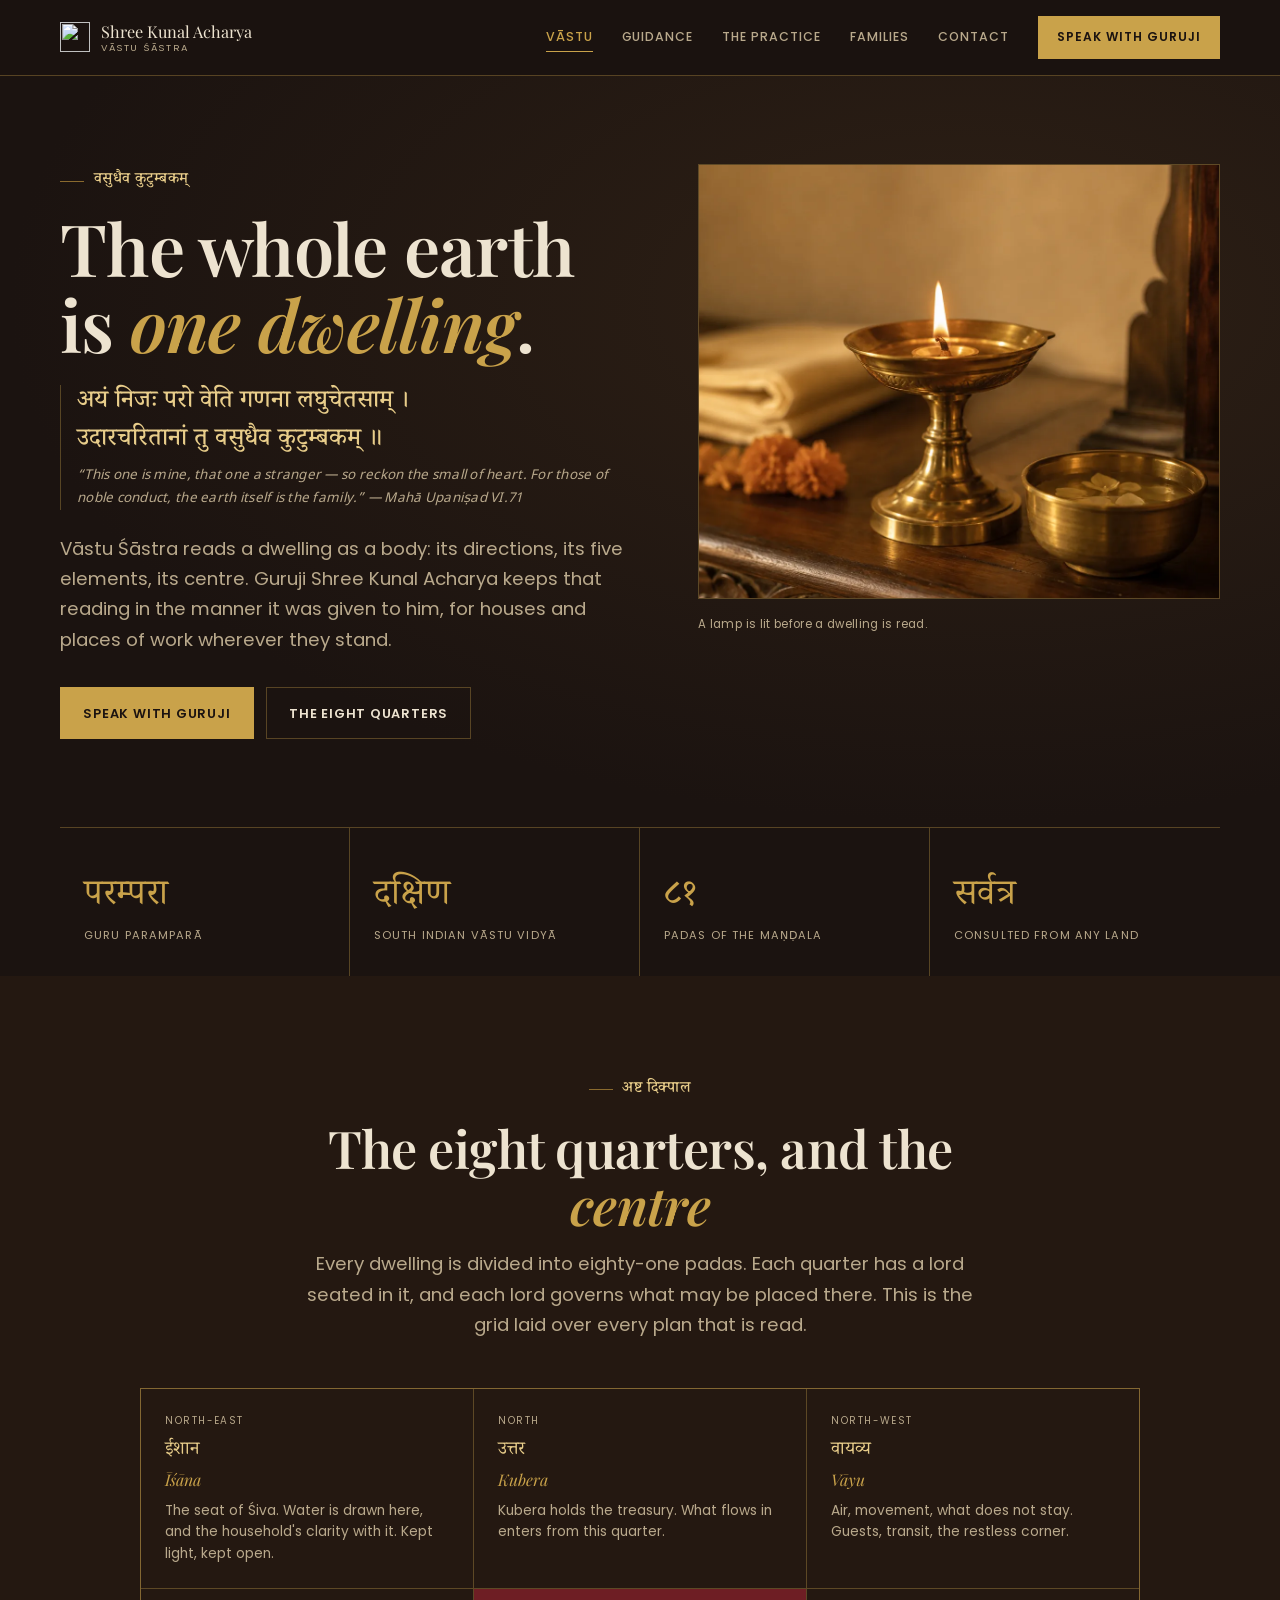
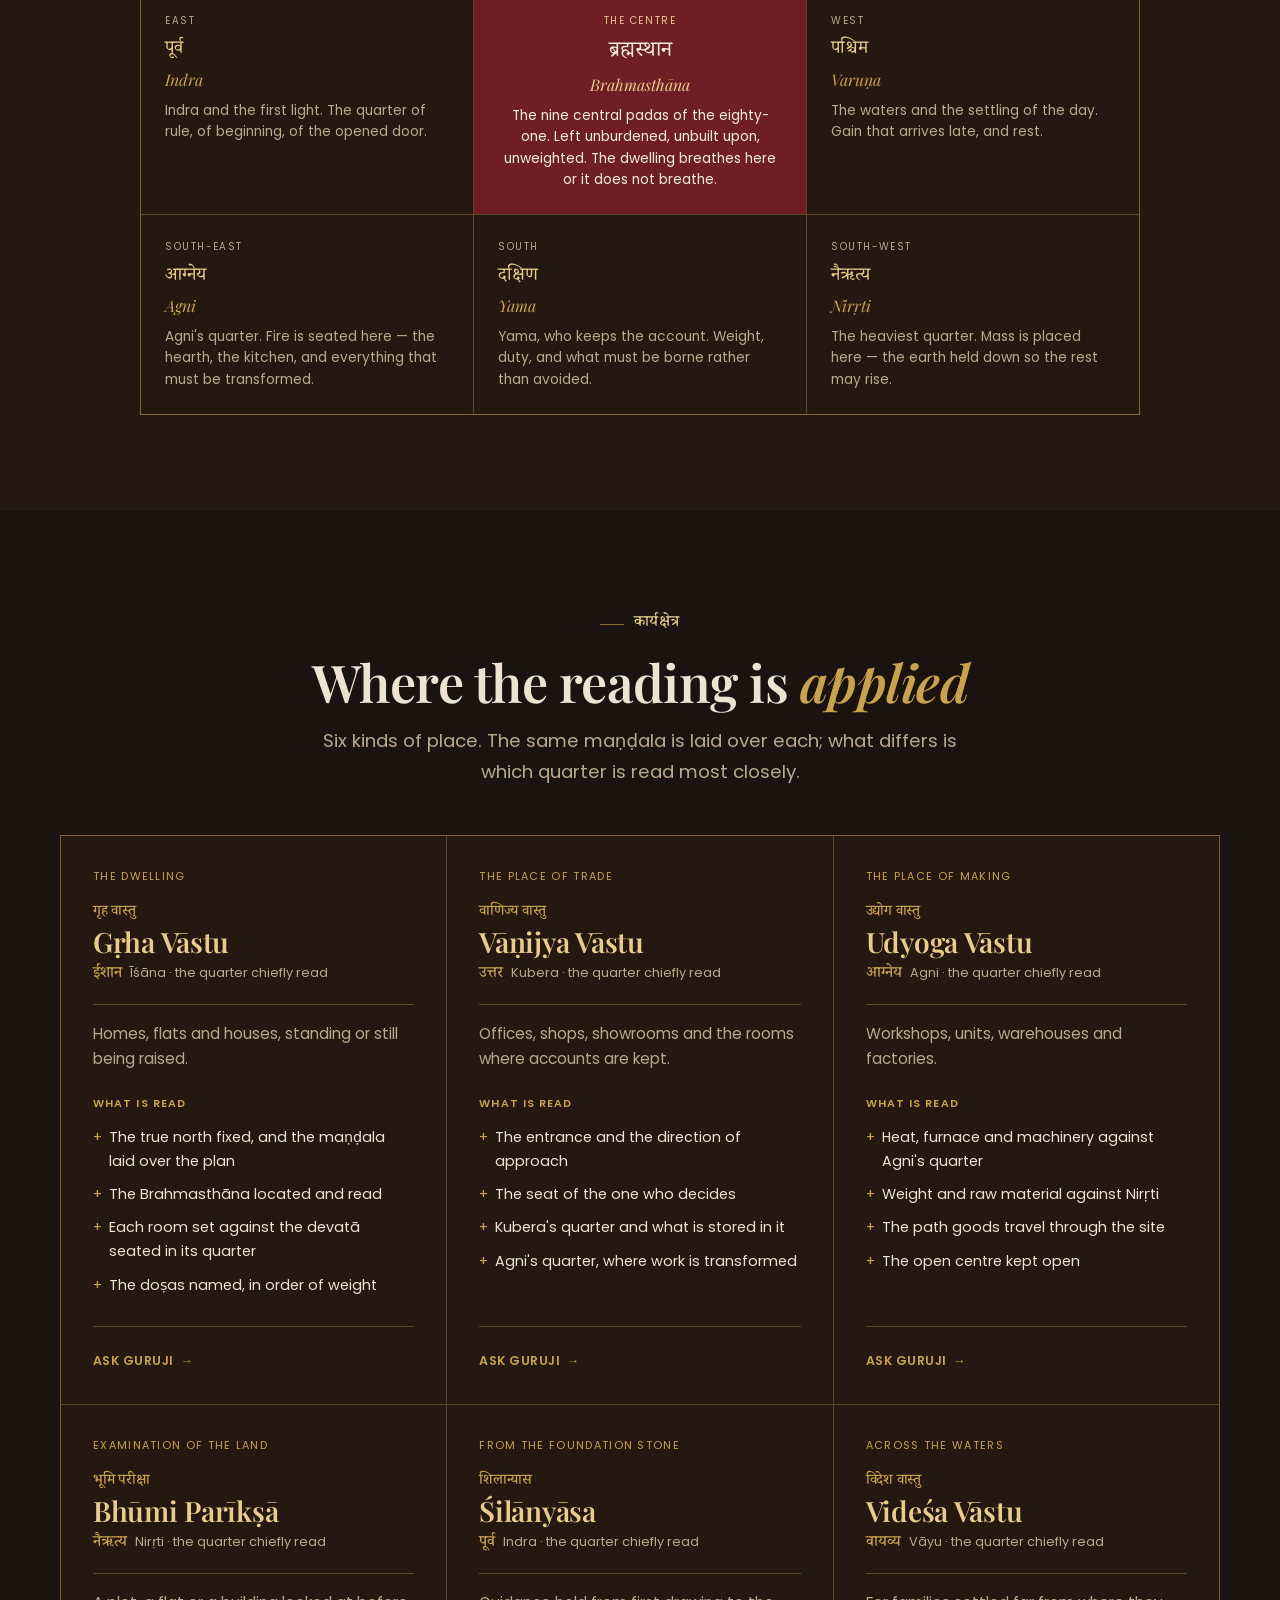
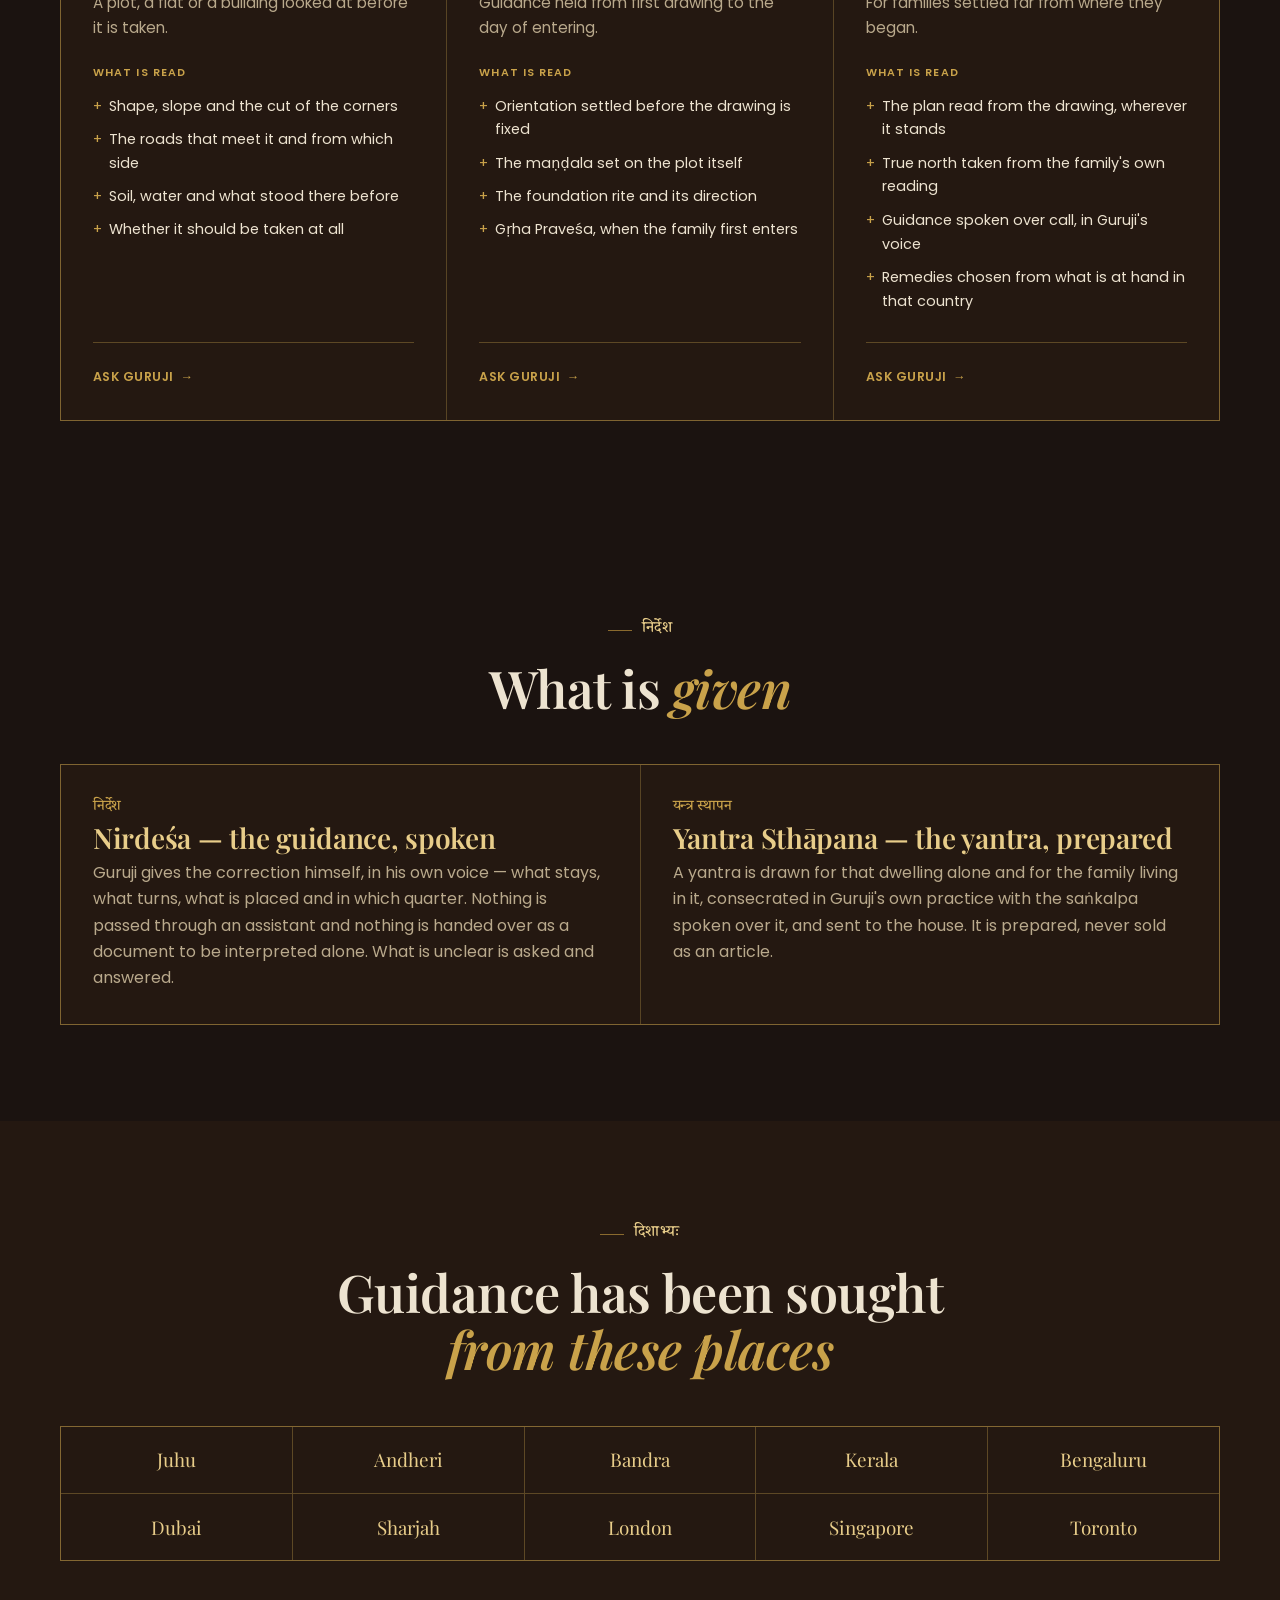
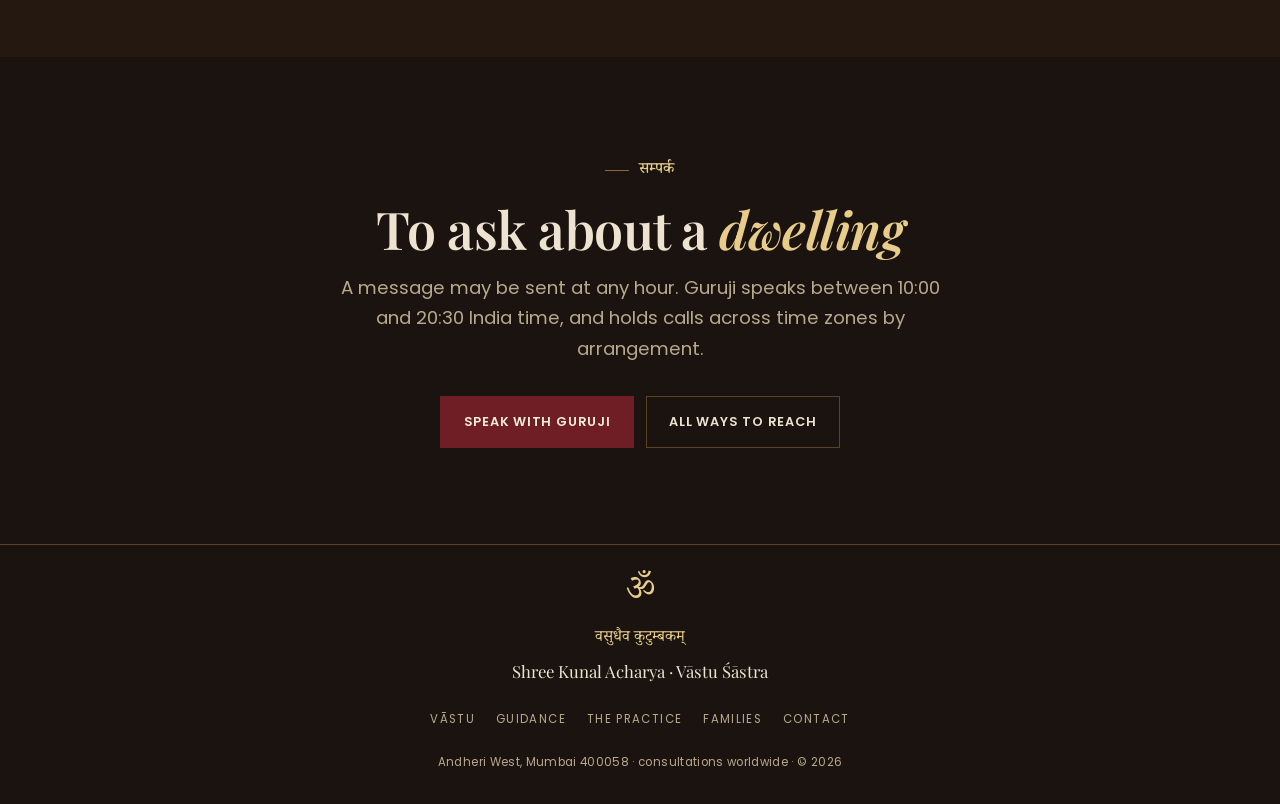
==== commit 9939191d: "Restore the original gold-on-ink look; keep only the two sanctioned design changes Reverted to the p" ====
--- a/index.html
+++ b/index.html
@@ -30,7 +30,7 @@
 
   <link rel="preconnect" href="https://fonts.googleapis.com">
   <link rel="preconnect" href="https://fonts.gstatic.com" crossorigin>
-  <link href="https://fonts.googleapis.com/css2?family=Cormorant+Garamond:ital,wght@0,500;0,600;0,700;1,600&family=Karla:wght@400;500;600;700&family=Noto+Serif+Devanagari:wght@400;500;600&display=swap" rel="stylesheet">
+  <link href="https://fonts.googleapis.com/css2?family=Playfair+Display:ital,wght@0,500;0,600;0,700;1,500&family=Poppins:wght@300;400;500;600;700&family=Noto+Serif+Devanagari:wght@500;600;700&family=Noto+Sans+Devanagari:wght@400;500;600&display=swap" rel="stylesheet">
 
   <link rel="stylesheet" href="css/style.css">
   <script type="application/ld+json">
@@ -75,36 +75,11 @@
   <main>
 
     <section class="hero">
-      <div class="hero__mandala" aria-hidden="true"><svg class="hero__mandala-svg" xmlns="http://www.w3.org/2000/svg" viewBox="-34 -34 968 968" fill="none" stroke="currentColor" stroke-width="2" aria-hidden="true" role="presentation">
-<g stroke-opacity=".5">
-<line x1="100" y1="0" x2="100" y2="900"/><line x1="0" y1="100" x2="900" y2="100"/>
-<line x1="200" y1="0" x2="200" y2="900"/><line x1="0" y1="200" x2="900" y2="200"/>
-<line x1="300" y1="0" x2="300" y2="900"/><line x1="0" y1="300" x2="900" y2="300"/>
-<line x1="400" y1="0" x2="400" y2="900"/><line x1="0" y1="400" x2="900" y2="400"/>
-<line x1="500" y1="0" x2="500" y2="900"/><line x1="0" y1="500" x2="900" y2="500"/>
-<line x1="600" y1="0" x2="600" y2="900"/><line x1="0" y1="600" x2="900" y2="600"/>
-<line x1="700" y1="0" x2="700" y2="900"/><line x1="0" y1="700" x2="900" y2="700"/>
-<line x1="800" y1="0" x2="800" y2="900"/><line x1="0" y1="800" x2="900" y2="800"/>
-</g>
-<g stroke-opacity=".3"><line x1="0" y1="0" x2="900" y2="900"/><line x1="900" y1="0" x2="0" y2="900"/></g>
-<circle cx="450" cy="450" r="450" stroke-opacity=".4"/>
-<rect x="300" y="300" width="300" height="300" stroke-width="4"/>
-<circle cx="450" cy="450" r="15" fill="currentColor" stroke="none"/>
-<g stroke-width="3">
-<rect x="0" y="0" width="900" height="900"/>
-<rect x="-16" y="-16" width="932" height="932"/>
-<rect x="-32" y="-32" width="964" height="964"/>
-</g><g stroke-width="3.5">
-<rect x="0" y="0" width="100" height="100"/>
-<rect x="800" y="0" width="100" height="100"/>
-<rect x="0" y="800" width="100" height="100"/>
-<rect x="800" y="800" width="100" height="100"/>
-</g></svg></div>
       <div class="wrap">
         <div class="hero__inner">
           <div class="reveal">
             <span class="eyebrow" lang="sa">वसुधैव कुटुम्बकम्</span>
-            <h1>The whole earth is <em class="gilt-metal">one dwelling</em>.</h1>
+            <h1>The whole earth is <em>one dwelling</em>.</h1>
             <blockquote class="hero__shloka">
               <p class="deva deva--lg" lang="sa">अयं निजः परो वेति गणना लघुचेतसाम् ।<br>उदारचरितानां तु वसुधैव कुटुम्बकम् ॥</p>
               <span class="translit">“This one is mine, that one a stranger — so reckon the small of heart. For those of noble conduct, the earth itself is the family.” &mdash; Mahā Upaniṣad VI.71</span>
@@ -139,11 +114,11 @@
       </div>
     </section>
 
-    <section class="section section--dark seam" id="dikpala">
+    <section class="section section--dark" id="dikpala">
       <div class="wrap">
         <div class="section-head section-head--center reveal">
           <span class="eyebrow" lang="sa">अष्ट दिक्पाल</span>
-          <h2>The eight quarters, and the <em class="gilt">centre</em></h2>
+          <h2>The eight quarters, and the <em>centre</em></h2>
           <p class="lede" style="margin-inline:auto">Every dwelling is divided into eighty-one padas. Each quarter has a lord seated in it, and each lord governs what may be placed there. This is the grid laid over every plan that is read.</p>
         </div>
         <div class="mandala-grid reveal">
@@ -205,11 +180,11 @@
       </div>
     </section>
 
-    <section class="section section--raised seam">
+    <section class="section section">
       <div class="wrap">
         <div class="section-head section-head--center reveal">
           <span class="eyebrow" lang="sa">कार्यक्षेत्र</span>
-          <h2>Where the reading is <em class="gilt">applied</em></h2>
+          <h2>Where the reading is <em>applied</em></h2>
           <p class="lede" style="margin-inline:auto">Six kinds of place. The same maṇḍala is laid over each; what differs is which quarter is read most closely.</p>
         </div>
         <div class="services">
@@ -271,11 +246,11 @@
       </div>
     </section>
 
-    <section class="section seam">
+    <section class="section">
       <div class="wrap">
         <div class="section-head section-head--center reveal">
           <span class="eyebrow" lang="sa">निर्देश</span>
-          <h2>What is <em class="gilt">given</em></h2>
+          <h2>What is <em>given</em></h2>
         </div>
         <div class="offering reveal">
           <div class="offer">
@@ -290,18 +265,18 @@
       </div>
     </section>
 
-    <section class="section section--dark seam">
+    <section class="section section--dark">
       <div class="wrap">
         <div class="section-head section-head--center reveal">
           <span class="eyebrow" lang="sa">दिशाभ्यः</span>
-          <h2>Guidance has been sought <em class="gilt">from these places</em></h2>
+          <h2>Guidance has been sought <em>from these places</em></h2>
         </div>
 <!-- EDIT THIS LIST: keep only places where guidance has genuinely been given. -->
         <ul class="places reveal"><li>Juhu</li><li>Andheri</li><li>Bandra</li><li>Kerala</li><li>Bengaluru</li><li>Dubai</li><li>Sharjah</li><li>London</li><li>Singapore</li><li>Toronto</li></ul>
       </div>
     </section>
 
-    <section class="section cta-strip seam">
+    <section class="section cta-strip">
       <div class="wrap" style="text-align:center;max-width:44em">
         <span class="eyebrow" lang="sa">सम्पर्क</span>
         <h2>To ask about a <em>dwelling</em></h2>
--- a/css/style.css
+++ b/css/style.css
@@ -1,495 +1,627 @@
 /* ==========================================================================
-   Shree Kunal Acharya — Vāstu Śāstra
-   Ornate classical system: deep ink grounds, struck-metal gold, Vāstu mandala
+   Shree Kunal Dhurve, Vastu Shastra Consultant
+   Design system + component styles
+   Ornate / classical theme — dark ink ground, gold accents
    ========================================================================== */
 
-:root{
-  /* grounds */
-  --ink:        #14100E;
-  --ink2:       #1E1712;
-  --ink3:       #2A1F17;
-  --maroon:     #6E1E24;
-  --maroon-band:#2B1114;
-
-  /* metal */
-  --gold:       #C9922F;
-  --gold-lit:   #F5D793;
-  --gold-soft:  #E8CD8A;
-  --gold-deep:  #7A5410;
-  --brass:      #A67C2E;
-  --metal: linear-gradient(103deg,var(--gold-deep) 0%,var(--gold) 20%,var(--gold-lit) 44%,#D3A03C 60%,#8A5F17 86%,var(--gold) 100%);
-
-  /* text */
-  --cream:      #F6EEDD;
-  --tx:         #EFE5D2;
-  --tx-muted:   #BCAC8F;
-  --tx-faint:   #8D8069;
-
-  /* rules */
-  --line:       rgba(201,146,47,.66);
-  --line-soft:  rgba(201,146,47,.34);
-
-  --focus:      #F5D793;
+:root {
+  --ink:           #1B1310;
+  --ink2:          #241811;
+  --ink3:          #2E2015;
+  --gold:          #C9A24A;
+  --gold-soft:     #E8CD8A;
+  --brass:         #8A6A2E;
+  --cream:         #F6EEDD;
+  --cream-card:    #FBF6EA;
+  --maroon:        #6E1E24;
+  --tx-dark:       #EDE3D0;
+  --tx-dark-muted: #B9A98C;
+  --tx-light:      #2A1D12;
+  --tx-light-muted:#6B5A42;
+  --line-gold:     rgba(201,162,74,.35);
+  --line-dark:     rgba(42,29,18,.14);
+  --focus:         #C9A24A;
 
   --step-0: 1rem;
-  --step-1: clamp(1.05rem,1rem + .25vw,1.16rem);
-  --step-2: clamp(1.45rem,1.28rem + .9vw,1.72rem);
-  --step-3: clamp(1.75rem,1.5rem + 1.2vw,2.3rem);
-  --step-4: clamp(2.1rem,1.7rem + 2.1vw,3.1rem);
-  --step-5: clamp(2.6rem,1.9rem + 3.4vw,4.3rem);
-
-  --space-1:.5rem; --space-2:1rem; --space-3:1.5rem; --space-4:2rem;
-  --space-5:3rem; --space-6:4.5rem; --space-7:6rem;
-
-  --container:1240px;
-  --gutter:clamp(1.25rem,4vw,2.5rem);
-
-  --ease:cubic-bezier(.2,.7,.2,1);
-  --dur-fast:160ms; --dur:280ms;
-
-  --r-none:0;
-  --r-arch:46% 46% 0 0 / 20% 20% 0 0;
-  --glow:0 0 44px -10px rgba(201,146,47,.42);
-
-  --torana:url("data:image/svg+xml,%3Csvg xmlns='http://www.w3.org/2000/svg' viewBox='0 0 120 28' fill='none' stroke='%23C9922F' stroke-width='1.4'%3E%3Cpath d='M0 24 C 10 24 14 7 30 7 C 46 7 50 24 60 24 C 70 24 74 7 90 7 C 106 7 110 24 120 24'/%3E%3Ccircle cx='0' cy='24' r='2.6' fill='%23C9922F' stroke='none'/%3E%3Cpath d='M0 26.6 L0 28'/%3E%3Ccircle cx='60' cy='24' r='2.6' fill='%23C9922F' stroke='none'/%3E%3Cpath d='M60 26.6 L60 28'/%3E%3C/svg%3E");
-  --corner:url("data:image/svg+xml,%3Csvg xmlns='http://www.w3.org/2000/svg' viewBox='0 0 24 24' fill='none' stroke='%23C9922F' stroke-width='1.4' stroke-linecap='square'%3E%3Cpath d='M2 22 L2 8 C2 4.7 4.7 2 8 2 L22 2'/%3E%3Cpath d='M2 8 L8 8 L8 2' stroke-opacity='.5'/%3E%3Ccircle cx='8' cy='8' r='1.9' fill='%23C9922F' stroke='none'/%3E%3C/svg%3E");
+  --step-1: clamp(1.05rem, 1rem + 0.25vw, 1.15rem);
+  --step-2: clamp(1.5rem, 1.3rem + 1vw, 1.75rem);
+  --step-3: clamp(1.75rem, 1.5rem + 1.2vw, 2.25rem);
+  --step-4: clamp(2.25rem, 1.8rem + 2.2vw, 3.25rem);
+  --step-5: clamp(2.75rem, 2rem + 3.5vw, 4.5rem);
+
+  --space-1: 0.5rem;
+  --space-2: 1rem;
+  --space-3: 1.5rem;
+  --space-4: 2rem;
+  --space-5: 3rem;
+  --space-6: 4.5rem;
+  --space-7: 6rem;
+
+  --container: 1240px;
+  --gutter: clamp(1.25rem, 4vw, 2.5rem);
+
+  --ease: cubic-bezier(0.2, 0.7, 0.2, 1);
+  --dur-fast: 160ms;
+  --dur: 280ms;
 }
 
 /* Reset ------------------------------------------------------------------- */
-*,*::before,*::after{box-sizing:border-box}
-html{-webkit-text-size-adjust:100%;scroll-behavior:smooth;overflow-x:hidden}
-body{
-  margin:0;background:var(--ink);color:var(--tx);
-  font-family:"Karla","Noto Sans Devanagari",-apple-system,"Segoe UI",system-ui,Roboto,sans-serif;
-  font-size:var(--step-0);line-height:1.68;
-  -webkit-font-smoothing:antialiased;text-rendering:optimizeLegibility;overflow-x:hidden;
-}
-img,svg{display:block;max-width:100%;height:auto}
-button{font:inherit;cursor:pointer}
-a{color:inherit;text-decoration:none}
-:focus-visible{outline:2px solid var(--focus);outline-offset:3px}
-
-/* Typography --------------------------------------------------------------- */
-h1,h2,h3,h4{
-  font-family:"Cormorant Garamond","Noto Serif Devanagari",Georgia,serif;
-  font-weight:600;color:var(--tx);letter-spacing:-.005em;margin:0 0 var(--space-2);line-height:1.12;
-}
-h1{font-size:var(--step-5);line-height:1.04;font-weight:700}
-h2{font-size:var(--step-4);line-height:1.08;font-weight:700}
-h3{font-size:var(--step-2)}
-h4{font-size:var(--step-1)}
-h1 em,h2 em{font-style:italic;color:var(--gold-lit)}
-.gilt{color:var(--gold-lit)}
-.gilt-metal{
-  background:var(--metal);-webkit-background-clip:text;background-clip:text;
-  color:var(--gold);-webkit-text-fill-color:transparent;padding-bottom:.05em;
-  -webkit-box-decoration-break:clone;box-decoration-break:clone;
-}
-@supports not (-webkit-background-clip:text){.gilt-metal{-webkit-text-fill-color:var(--gold);color:var(--gold)}}
-.lede{font-size:var(--step-1);color:var(--tx-muted);max-width:40em}
-p{margin:0 0 var(--space-2)}
-
-/* Devanagari ---------------------------------------------------------------- */
-.deva{
-  font-family:"Noto Serif Devanagari","Cormorant Garamond",serif;
-  color:var(--gold-soft);line-height:1.5;font-weight:500;
-}
-.deva--lg{font-size:clamp(1.3rem,2.6vw,1.85rem);display:block;margin-bottom:.35rem}
-.deva--sm{font-size:.98rem;display:block;color:var(--gold);margin-bottom:.2rem}
-.translit{font-style:italic;color:var(--tx-faint);font-size:.86rem;letter-spacing:.02em}
-
-.eyebrow,.mono{
-  font-family:"Karla","Noto Sans Devanagari",sans-serif;
-  font-size:.7rem;font-weight:700;letter-spacing:.2em;text-transform:uppercase;color:var(--gold);
-}
-.eyebrow{display:inline-flex;align-items:center;gap:.7rem;margin-bottom:var(--space-2)}
-.eyebrow[lang="sa"]{
-  font-family:"Noto Serif Devanagari",serif;font-size:1.02rem;font-weight:500;
-  letter-spacing:.04em;text-transform:none;color:var(--gold-soft);
-}
-.eyebrow::before{content:"";width:26px;height:1px;background:var(--metal)}
+*, *::before, *::after { box-sizing: border-box; }
+html { -webkit-text-size-adjust: 100%; scroll-behavior: smooth; }
+body {
+  margin: 0;
+  background: var(--ink);
+  color: var(--tx-dark);
+  font-family: "Poppins", "Noto Sans Devanagari", -apple-system, "Segoe UI", system-ui, Roboto, sans-serif;
+  font-size: var(--step-0);
+  line-height: 1.65;
+  -webkit-font-smoothing: antialiased;
+  text-rendering: optimizeLegibility;
+  overflow-x: hidden;
+}
+img, svg { display: block; max-width: 100%; height: auto; }
+button { font: inherit; cursor: pointer; }
+a { color: inherit; text-decoration: none; }
+* { border-radius: 0 !important; box-shadow: none !important; }
+
+:focus-visible {
+  outline: 2px solid var(--focus);
+  outline-offset: 2px;
+}
+
+/* Typography ---------------------------------------------------------------- */
+h1, h2, h3, h4 {
+  font-family: "Playfair Display", "Noto Serif Devanagari", Georgia, serif;
+  font-weight: 600;
+  color: var(--tx-dark);
+  letter-spacing: -0.01em;
+  margin: 0 0 var(--space-2);
+  line-height: 1.1;
+}
+h1 { font-size: var(--step-5); line-height: 1.05; }
+h2 { font-size: var(--step-4); line-height: 1.1; }
+h3 { font-size: var(--step-2); }
+h4 { font-size: var(--step-1); }
+h1 em, h2 em { font-style: italic; color: var(--gold); }
+.section--dark h1 em, .section--dark h2 em { color: var(--gold); }
+.cta-strip h2 em { color: var(--gold-soft); }
+
+.lede { font-size: var(--step-1); color: var(--tx-dark-muted); max-width: 38em; }
+.section--dark .lede { color: var(--tx-dark-muted); }
+p { margin: 0 0 var(--space-2); }
+
+/* Small-caps label: eyebrows, nav, buttons (never above 13px) -------------- */
+.eyebrow, .mono {
+  font-family: "Poppins", "Noto Sans Devanagari", sans-serif;
+  font-size: 0.72rem;
+  font-weight: 600;
+  letter-spacing: 0.18em;
+  text-transform: uppercase;
+  color: var(--gold);
+}
+.section--dark .eyebrow, .section--dark .mono { color: var(--gold); }
+.eyebrow { display: inline-flex; align-items: center; gap: 0.6rem; margin-bottom: var(--space-2); }
+.eyebrow::before { content: ""; width: 24px; height: 1px; background: var(--brass); }
+.cta-strip .eyebrow { color: var(--gold-soft); }
 
 /* Layout -------------------------------------------------------------------- */
-.wrap{width:100%;max-width:var(--container);margin-inline:auto;padding-inline:var(--gutter)}
-.section{padding-block:var(--space-7);background:var(--ink);color:var(--tx);position:relative}
-.section--dark{background:var(--ink2)}
-.section--raised{background:var(--ink3)}
-.section--maroon{background:var(--maroon-band)}
-.section--maroon .lede,.section--maroon p{color:#D8BFAF}
-
-/* Torana seam between sections */
-.seam{position:relative}
-.seam::before{
-  content:"";position:absolute;top:0;left:0;right:0;height:28px;
-  background:var(--torana) repeat-x;background-size:120px 28px;opacity:.5;pointer-events:none;
-}
-.hairline-top{border-top:1px solid var(--line-soft)}
+.wrap { width: 100%; max-width: var(--container); margin-inline: auto; padding-inline: var(--gutter); }
+.section { padding-block: var(--space-7); background: var(--ink); color: var(--tx-dark); }
+.section--dark { background: var(--ink2); color: var(--tx-dark); }
+.section--dark .stone-text { color: var(--tx-dark-muted); }
+.hairline-top { border-top: 1px solid var(--line-gold); }
+.section--dark .hairline-top { border-top-color: var(--line-gold); }
 
 /* Header ---------------------------------------------------------------------*/
-.site-header{
-  position:sticky;top:0;z-index:100;
-  background:rgba(20,16,14,.93);
-  backdrop-filter:saturate(140%) blur(9px);-webkit-backdrop-filter:saturate(140%) blur(9px);
-  border-bottom:1px solid var(--line-soft);
-}
-.site-header__inner{display:flex;align-items:center;justify-content:space-between;padding-block:var(--space-2);gap:var(--space-3)}
-.brand{display:inline-flex;align-items:center;gap:.75rem}
-.brand__mark{width:32px;height:32px;color:var(--gold);flex-shrink:0}
-.brand__name{font-family:"Cormorant Garamond","Noto Serif Devanagari",Georgia,serif;font-size:1.14rem;font-weight:600;line-height:1.12;color:var(--tx)}
-.brand__name small{
-  display:block;font-family:"Karla",sans-serif;font-size:.58rem;letter-spacing:.18em;
-  text-transform:uppercase;color:var(--tx-faint);margin-top:3px;font-weight:600;
-}
-.nav{display:flex;align-items:center;gap:1.7rem}
-.nav a:not(.nav__cta){
-  font-family:"Karla",sans-serif;font-size:.76rem;font-weight:600;letter-spacing:.1em;
-  text-transform:uppercase;color:var(--tx-muted);padding-block:.3rem;
-  border-bottom:1px solid transparent;transition:color var(--dur-fast) var(--ease),border-color var(--dur-fast) var(--ease);
-}
-.nav a:hover{color:var(--gold-lit)}
-.nav a[aria-current="page"]{color:var(--gold);border-bottom-color:var(--gold)}
-.nav__cta{
-  background:var(--metal);color:#221709;padding:.7rem 1.2rem;
-  font-family:"Karla",sans-serif;font-size:.74rem;font-weight:700;letter-spacing:.1em;text-transform:uppercase;
-  border:1px solid var(--gold-deep);transition:filter var(--dur-fast) var(--ease),box-shadow var(--dur) var(--ease);
-}
-.nav__cta:hover{filter:brightness(1.12);box-shadow:var(--glow)}
-.nav-toggle{display:none;width:44px;height:44px;border:1px solid var(--line);background:transparent;align-items:center;justify-content:center;color:var(--gold)}
+.site-header {
+  position: sticky; top: 0; z-index: 100;
+  background: rgba(27, 19, 16, 0.92);
+  backdrop-filter: saturate(140%) blur(8px);
+  -webkit-backdrop-filter: saturate(140%) blur(8px);
+  border-bottom: 1px solid var(--line-gold);
+}
+.site-header__inner { display: flex; align-items: center; justify-content: space-between; padding-block: var(--space-2); gap: var(--space-3); }
+.brand { display: inline-flex; align-items: center; gap: 0.7rem; }
+.brand__mark { width: 30px; height: 30px; color: var(--gold); flex-shrink: 0; }
+.brand__name { font-family: "Playfair Display", "Noto Serif Devanagari", Georgia, serif; font-size: 1.02rem; line-height: 1.15; color: var(--tx-dark); }
+.brand__name small {
+  display: block;
+  font-family: "Poppins", "Noto Sans Devanagari", sans-serif;
+  font-size: 0.6rem;
+  letter-spacing: 0.16em;
+  text-transform: uppercase;
+  color: var(--tx-dark-muted);
+  margin-top: 2px;
+}
+.nav { display: flex; align-items: center; gap: 1.8rem; }
+.nav a:not(.nav__cta) {
+  font-family: "Poppins", "Noto Sans Devanagari", sans-serif;
+  font-size: 0.78rem;
+  font-weight: 500;
+  letter-spacing: 0.08em;
+  text-transform: uppercase;
+  color: var(--tx-dark-muted);
+  padding-block: 0.25rem;
+  border-bottom: 1px solid transparent;
+  transition: color var(--dur-fast) var(--ease), border-color var(--dur-fast) var(--ease);
+}
+.nav a:hover { color: var(--gold); }
+.nav a[aria-current="page"] { color: var(--gold); border-bottom-color: var(--gold); }
+.nav__cta {
+  background: var(--gold);
+  color: var(--ink);
+  padding: 0.65rem 1.15rem;
+  font-family: "Poppins", "Noto Sans Devanagari", sans-serif;
+  font-size: 0.76rem;
+  font-weight: 600;
+  letter-spacing: 0.08em;
+  text-transform: uppercase;
+  border: 1px solid var(--gold);
+  transition: background var(--dur-fast) var(--ease), border-color var(--dur-fast) var(--ease);
+}
+.nav__cta:hover { background: var(--gold-soft); border-color: var(--gold-soft); }
+
+.nav-toggle {
+  display: none;
+  width: 40px; height: 40px;
+  border: 1px solid var(--line-gold);
+  background: transparent;
+  align-items: center; justify-content: center;
+  color: var(--tx-dark);
+}
 
 /* Buttons --------------------------------------------------------------------*/
-.btn{
-  display:inline-flex;align-items:center;justify-content:center;gap:.55rem;
-  padding:.95rem 1.5rem;font-family:"Karla",sans-serif;font-size:.78rem;font-weight:700;
-  letter-spacing:.09em;text-transform:uppercase;border:1px solid transparent;
-  transition:filter var(--dur-fast) var(--ease),background var(--dur-fast) var(--ease),color var(--dur-fast) var(--ease),border-color var(--dur-fast) var(--ease),box-shadow var(--dur) var(--ease);
-  white-space:nowrap;
-}
-.btn--filled{background:var(--metal);color:#221709;border-color:var(--gold-deep)}
-.btn--filled:hover{filter:brightness(1.12);box-shadow:var(--glow)}
-.btn--outline{background:transparent;color:var(--tx);border-color:var(--line)}
-.btn--outline:hover{background:rgba(201,146,47,.12);color:var(--gold-lit);border-color:var(--gold)}
-.btn__icon{width:15px;height:15px;flex-shrink:0}
+.btn {
+  display: inline-flex; align-items: center; justify-content: center; gap: 0.5rem;
+  padding: 0.9rem 1.4rem;
+  font-family: "Poppins", "Noto Sans Devanagari", sans-serif;
+  font-size: 0.8rem;
+  font-weight: 600;
+  letter-spacing: 0.06em;
+  text-transform: uppercase;
+  border: 1px solid transparent;
+  transition: background var(--dur-fast) var(--ease), color var(--dur-fast) var(--ease), border-color var(--dur-fast) var(--ease);
+  white-space: nowrap;
+}
+.btn--filled { background: var(--gold); color: var(--ink); border-color: var(--gold); }
+.btn--filled:hover { background: var(--gold-soft); border-color: var(--gold-soft); }
+.btn--outline { background: transparent; color: var(--tx-dark); border-color: var(--line-gold); }
+.btn--outline:hover { background: var(--gold); color: var(--ink); border-color: var(--gold); }
+.section--dark .btn--outline { color: var(--tx-dark); border-color: var(--line-gold); }
+.section--dark .btn--outline:hover { background: var(--gold); color: var(--ink); }
+.cta-strip .btn--filled { background: var(--maroon); border-color: var(--maroon); color: var(--cream); }
+.cta-strip .btn--filled:hover { background: var(--gold); border-color: var(--gold); color: var(--ink); }
+.btn__icon { width: 15px; height: 15px; flex-shrink: 0; }
+
+/* Diagonal hatch placeholder --------------------------------------------------*/
+.placeholder {
+  position: relative;
+  background-color: var(--ink2);
+  background-image: repeating-linear-gradient(45deg, var(--line-gold) 0, var(--line-gold) 1px, transparent 1px, transparent 13px);
+  border: 1px solid var(--line-gold);
+  display: grid; place-items: center;
+  text-align: center;
+  overflow: hidden;
+}
+.placeholder__label {
+  font-family: "Poppins", "Noto Sans Devanagari", sans-serif;
+  font-size: 0.68rem;
+  letter-spacing: 0.14em;
+  text-transform: uppercase;
+  color: var(--tx-dark-muted);
+  background: var(--ink);
+  padding: 0.5rem 0.9rem;
+  border: 1px solid var(--line-gold);
+}
 
 /* Hero -------------------------------------------------------------------- */
-.hero{
-  position:relative;overflow:hidden;
-  padding-top:clamp(3rem,7vw,5.5rem);padding-bottom:clamp(3rem,7vw,5.5rem);
+.hero {
+  padding-top: clamp(3rem, 7vw, 5.5rem);
+  padding-bottom: clamp(3rem, 7vw, 5.5rem);
+  background: radial-gradient(ellipse at 75% 30%, var(--ink3), var(--ink) 70%);
+}
+.hero__inner { display: grid; grid-template-columns: 1.1fr 1fr; gap: clamp(2rem, 5vw, 4rem); align-items: start; }
+.hero h1 { margin-bottom: var(--space-3); }
+.hero__ctas { display: flex; flex-wrap: wrap; gap: 0.75rem; margin-top: var(--space-4); }
+.hero__image { aspect-ratio: 6 / 5; border: 1px solid var(--line-gold); overflow: hidden; }
+.hero__caption {
+  margin-top: var(--space-2);
+  font-family: "Poppins", "Noto Sans Devanagari", sans-serif;
+  font-size: 0.72rem;
+  letter-spacing: 0.03em;
+  color: var(--tx-dark-muted);
+}
+
+/* Credential band ----------------------------------------------------------- */
+.credentials {
+  display: grid;
+  grid-template-columns: repeat(4, 1fr);
+  border-top: 1px solid var(--line-gold);
+}
+.credential {
+  padding: var(--space-4) var(--space-3);
+  border-right: 1px solid var(--line-gold);
+}
+.credential:last-child { border-right: 0; }
+.credential__num { font-family: "Playfair Display", "Noto Serif Devanagari", Georgia, serif; font-size: var(--step-3); color: var(--gold); margin-bottom: 0.4rem; }
+.credential__label {
+  font-family: "Poppins", "Noto Sans Devanagari", sans-serif;
+  font-size: 0.7rem; letter-spacing: 0.1em; text-transform: uppercase;
+  color: var(--tx-dark-muted);
+}
+
+/* Section head ---------------------------------------------------------------*/
+.section-head { max-width: 42em; margin-bottom: var(--space-5); }
+
+/* Method ---------------------------------------------------------------------*/
+.method {
+  display: grid;
+  grid-template-columns: repeat(4, 1fr);
+  border-top: 1px solid var(--line-gold);
+  border-bottom: 1px solid var(--line-gold);
+  list-style: none; padding: 0; margin: 0;
+}
+.method__step { padding: var(--space-4) var(--space-3); border-right: 1px solid var(--line-gold); }
+.method__step:last-child { border-right: 0; }
+.method__num { font-family: "Playfair Display", "Noto Serif Devanagari", Georgia, serif; font-size: var(--step-2); color: var(--gold); margin-bottom: var(--space-2); }
+.method__step h4 { margin-bottom: var(--space-1); }
+.method__step p { font-size: 0.92rem; color: var(--tx-dark-muted); margin-bottom: var(--space-2); }
+.method__meta {
+  font-family: "Poppins", "Noto Sans Devanagari", sans-serif;
+  font-size: 0.68rem; letter-spacing: 0.08em; text-transform: uppercase;
+  color: var(--gold);
+}
+
+/* Services --------------------------------------------------------------------*/
+.services {
+  display: grid;
+  grid-template-columns: repeat(3, 1fr);
+  gap: 1px;
+  background: var(--line-gold);
+  border: 1px solid var(--line-gold);
+}
+.service { background: var(--ink2); padding: var(--space-4); display: flex; flex-direction: column; min-height: 100%; }
+.service__index {
+  font-family: "Poppins", "Noto Sans Devanagari", sans-serif;
+  font-size: 0.68rem; letter-spacing: 0.12em; text-transform: uppercase;
+  color: var(--gold); margin-bottom: var(--space-2);
+}
+.service h3 { font-size: var(--step-2); margin-bottom: var(--space-2); color: var(--gold-soft); }
+.service p.service__desc { color: var(--tx-dark-muted); font-size: 0.95rem; margin-bottom: var(--space-3); }
+.service__list { list-style: none; margin: 0 0 var(--space-3); padding: 0; }
+.service__list-label {
+  font-family: "Poppins", "Noto Sans Devanagari", sans-serif;
+  font-size: 0.68rem; letter-spacing: 0.1em; text-transform: uppercase;
+  color: var(--gold); font-weight: 600; margin-bottom: 0.5rem;
+}
+.service__list--not .service__list-label { color: var(--tx-dark-muted); }
+.service__list li { font-size: 0.9rem; color: var(--tx-dark); padding: 0.3rem 0 0.3rem 1rem; position: relative; }
+.service__list li::before { content: "+"; position: absolute; left: 0; color: var(--gold); }
+.service__list--not li { color: var(--tx-dark-muted); }
+.service__list--not li::before { content: "\2212"; color: var(--tx-dark-muted); }
+.service__cta {
+  margin-top: auto; padding-top: var(--space-3); border-top: 1px solid var(--line-gold);
+  font-family: "Poppins", "Noto Sans Devanagari", sans-serif;
+  font-size: 0.78rem; font-weight: 600; letter-spacing: 0.04em; text-transform: uppercase;
+  color: var(--gold); display: inline-flex; align-items: center; gap: 0.4rem;
+}
+.service__cta:hover { color: var(--gold-soft); }
+
+/* Stated limits ----------------------------------------------------------------*/
+.limits-grid { display: grid; grid-template-columns: 1fr 1.6fr; gap: clamp(2rem, 5vw, 4rem); align-items: start; }
+.limits {
+  display: grid;
+  grid-template-columns: 1fr 1fr;
+  border-top: 1px solid var(--line-gold);
+  border-left: 1px solid var(--line-gold);
+}
+.limits__item { padding: var(--space-3); border-right: 1px solid var(--line-gold); border-bottom: 1px solid var(--line-gold); }
+.limits__item h4 { font-size: var(--step-1); margin-bottom: var(--space-1); color: var(--gold-soft); }
+.limits__item p { color: var(--tx-dark-muted); font-size: 0.92rem; margin: 0; }
+
+/* FAQ -----------------------------------------------------------------------*/
+.faq { max-width: 780px; }
+.faq__item { border-top: 1px solid var(--line-gold); }
+.faq__item:last-child { border-bottom: 1px solid var(--line-gold); }
+.faq__question {
+  display: flex; justify-content: space-between; align-items: center; gap: var(--space-3);
+  width: 100%; background: transparent; border: 0; padding: var(--space-3) 0; text-align: left;
+  font-family: "Playfair Display", "Noto Serif Devanagari", Georgia, serif; font-size: var(--step-1); color: var(--tx-dark);
+}
+.faq__question:hover, .faq__question[aria-expanded="true"] { color: var(--gold); }
+.faq__icon { width: 20px; height: 20px; flex-shrink: 0; color: var(--gold); transition: transform var(--dur) var(--ease); }
+.faq__question[aria-expanded="true"] .faq__icon { transform: rotate(45deg); }
+.faq__answer { display: grid; grid-template-rows: 0fr; transition: grid-template-rows var(--dur) var(--ease); }
+.faq__answer:not([hidden]) { grid-template-rows: 1fr; }
+.faq__answer > div { overflow: hidden; padding-bottom: var(--space-3); }
+.faq__answer[hidden] > div { padding-bottom: 0; }
+.faq__answer p { margin: 0; color: var(--tx-dark-muted); }
+
+/* Contact ----------------------------------------------------------------------*/
+.contact-split { display: grid; grid-template-columns: 1.1fr 1fr; gap: clamp(2rem, 5vw, 5rem); align-items: start; }
+.contact-split h2 { color: var(--tx-dark); }
+.contact-split__phone { font-family: "Playfair Display", "Noto Serif Devanagari", Georgia, serif; font-size: var(--step-3); margin: var(--space-3) 0; color: var(--gold-soft); }
+.contact-split__phone a { border-bottom: 1px solid var(--line-gold); }
+.contact-split__phone a:hover { color: var(--gold); border-bottom-color: var(--gold); }
+.contact-meta { display: grid; gap: var(--space-3); }
+.contact-meta__item { padding-top: var(--space-3); border-top: 1px solid var(--line-gold); }
+.contact-meta__item:first-child { border-top: 0; padding-top: 0; }
+.contact-meta__label {
+  font-family: "Poppins", "Noto Sans Devanagari", sans-serif;
+  font-size: 0.68rem; letter-spacing: 0.12em; text-transform: uppercase; color: var(--gold);
+  margin-bottom: 0.3rem; display: block;
+}
+.contact-meta__item p { color: var(--tx-dark); margin: 0; }
+
+/* Full contact page ---------------------------------------------------*/
+.contact { display: grid; grid-template-columns: 1fr 1fr; gap: var(--space-5); align-items: start; }
+.contact__panel { background: var(--ink2); border: 1px solid var(--line-gold); padding: var(--space-4); }
+.contact__row { display: flex; gap: 0.75rem; align-items: flex-start; padding-block: var(--space-2); border-top: 1px solid var(--line-gold); }
+.contact__row:first-of-type { border-top: 0; padding-top: 0; }
+.contact__row svg { color: var(--gold); margin-top: 0.25rem; flex-shrink: 0; }
+.contact__row strong {
+  display: block; font-family: "Poppins", "Noto Sans Devanagari", sans-serif; font-size: 0.68rem;
+  letter-spacing: 0.1em; text-transform: uppercase; color: var(--tx-dark-muted); margin-bottom: 0.3rem; font-weight: 600;
+}
+.contact__row a { color: var(--tx-dark); border-bottom: 1px solid var(--line-gold); }
+.contact__row a:hover { color: var(--gold); border-bottom-color: var(--gold); }
+
+.form { display: grid; gap: var(--space-3); }
+.form__field { display: grid; gap: 0.4rem; }
+.form__field label {
+  font-family: "Poppins", "Noto Sans Devanagari", sans-serif; font-size: 0.68rem;
+  letter-spacing: 0.1em; text-transform: uppercase; color: var(--tx-dark-muted);
+}
+.form__field input, .form__field textarea {
+  background: var(--ink); border: 1px solid var(--line-gold); padding: 0.85rem 1rem;
+  font: inherit; color: var(--tx-dark); width: 100%;
+  transition: border-color var(--dur-fast) var(--ease);
+}
+.form__field input::placeholder, .form__field textarea::placeholder { color: var(--tx-dark-muted); opacity: 1; }
+.form__field input:focus, .form__field textarea:focus { outline: none; border-color: var(--gold); }
+.form__field textarea { resize: vertical; min-height: 120px; }
+.form__note { font-size: 0.82rem; color: var(--tx-dark-muted); margin: 0; }
+.form__status { font-size: 0.88rem; padding: 0.6rem 0.8rem; display: none; border: 1px solid var(--line-gold); }
+.form__status--ok { display: block; color: var(--gold-soft); border-color: var(--gold); }
+.form__status--err { display: block; color: #E4776B; border-color: #8B3A2E; }
+
+.map { width: 100%; aspect-ratio: 16 / 8; border: 1px solid var(--line-gold); overflow: hidden; background: var(--ink2); filter: sepia(18%) saturate(85%) brightness(0.92); }
+
+.services-banner {
+  aspect-ratio: 5 / 4;
+  max-width: 900px;
+  margin-inline: auto;
+  border: 1px solid var(--line-gold);
+  overflow: hidden;
+}
+
+/* Footer ----------------------------------------------------------------------*/
+.site-footer { border-top: 1px solid var(--line-gold); padding-block: var(--space-4); background: var(--ink); }
+.footer__inner { display: flex; align-items: center; justify-content: space-between; flex-wrap: wrap; gap: var(--space-2); }
+.footer__brand { display: inline-flex; align-items: center; gap: 0.7rem; }
+.footer__brand .brand__mark { color: var(--gold); }
+.footer__name { font-family: "Playfair Display", "Noto Serif Devanagari", Georgia, serif; font-size: 0.95rem; color: var(--tx-dark); }
+.footer__copy {
+  font-family: "Poppins", "Noto Sans Devanagari", sans-serif;
+  font-size: 0.72rem; letter-spacing: 0.03em; color: var(--tx-dark-muted);
+  display: inline-flex; align-items: center; gap: 0.6rem;
+}
+.footer__om { color: var(--gold-soft); font-family: "Playfair Display", "Noto Serif Devanagari", serif; font-size: 0.95rem; }
+
+/* Page head (subpages) ---------------------------------------------------------*/
+.page-head {
+  padding-block: clamp(3rem, 7vw, 5rem);
+  border-bottom: 1px solid var(--line-gold);
   background:
-    radial-gradient(46% 40% at 72% 26%, rgba(224,138,43,.17), transparent 70%),
-    radial-gradient(90% 80% at 60% 30%, rgba(201,146,47,.07), transparent 75%),
-    var(--ink);
-}
-.hero__mandala{
-  position:absolute;top:50%;left:50%;transform:translate(-50%,-50%);
-  width:min(126vw,1500px);aspect-ratio:1;color:var(--gold);
-  opacity:.07;pointer-events:none;z-index:0;
-  -webkit-mask-image:radial-gradient(closest-side,#000 30%,rgba(0,0,0,.35) 62%,transparent 82%);
-  mask-image:radial-gradient(closest-side,#000 30%,rgba(0,0,0,.35) 62%,transparent 82%);
-}
-.hero .wrap{position:relative;z-index:1}
-.hero__inner{display:grid;grid-template-columns:1.08fr 1fr;gap:clamp(2rem,5vw,4rem);align-items:center}
-.hero h1{margin-bottom:var(--space-3)}
-.hero__ctas{display:flex;flex-wrap:wrap;gap:.8rem;margin-top:var(--space-4)}
-.hero__image{
-  aspect-ratio:6/5;overflow:hidden;position:relative;background:var(--ink);z-index:1;
-  border:1px solid var(--line);box-shadow:var(--glow);
-  -webkit-mask-image:url("data:image/svg+xml,%3Csvg xmlns='http://www.w3.org/2000/svg' viewBox='0 0 600 500' preserveAspectRatio='none'%3E%3Cpath fill='%23fff' d='M0 500 L0 150 C0 63 100 0 300 0 C500 0 600 63 600 150 L600 500 Z'/%3E%3C/svg%3E");
-  mask-image:url("data:image/svg+xml,%3Csvg xmlns='http://www.w3.org/2000/svg' viewBox='0 0 600 500' preserveAspectRatio='none'%3E%3Cpath fill='%23fff' d='M0 500 L0 150 C0 63 100 0 300 0 C500 0 600 63 600 150 L600 500 Z'/%3E%3C/svg%3E");
-  -webkit-mask-size:100% 100%;mask-size:100% 100%;
-}
-.hero__caption{margin-top:var(--space-2);font-family:"Karla",sans-serif;font-size:.74rem;color:var(--tx-faint);letter-spacing:.02em}
-.hero__shloka{
-  margin:0 0 var(--space-3);padding-left:1rem;border-left:2px solid var(--gold-deep);
-}
-.hero__shloka .translit{display:block;margin-top:.15rem}
-
-/* Credential band ----------------------------------------------------------- */
-.credentials{display:grid;grid-template-columns:repeat(4,1fr);border-top:1px solid var(--line-soft);border-bottom:1px solid var(--line-soft)}
-.credential{padding:var(--space-4) var(--space-3);border-right:1px solid var(--line-soft);text-align:center}
-.credential:last-child{border-right:0}
-.credential__num{font-family:"Cormorant Garamond",Georgia,serif;font-size:var(--step-3);font-weight:700;margin-bottom:.35rem;background:var(--metal);-webkit-background-clip:text;background-clip:text;-webkit-text-fill-color:transparent;color:var(--gold)}
-.credential__label{font-family:"Karla",sans-serif;font-size:.68rem;letter-spacing:.14em;text-transform:uppercase;color:var(--tx-faint);font-weight:600}
-
-.section-head{max-width:44em;margin-bottom:var(--space-5)}
-.section-head--center{margin-inline:auto;text-align:center}
-.section-head--center .eyebrow{justify-content:center}
-
-/* Services ------------------------------------------------------------------*/
-.services{display:grid;grid-template-columns:repeat(3,1fr);gap:var(--space-3)}
-.service{
-  position:relative;background:linear-gradient(178deg,var(--ink3),var(--ink2) 62%);
-  border:1px solid var(--line-soft);padding:var(--space-4) var(--space-4) var(--space-3);
-  display:flex;flex-direction:column;
-  transition:border-color var(--dur) var(--ease),box-shadow var(--dur) var(--ease),transform var(--dur) var(--ease);
-}
-.service::before{content:"";position:absolute;top:0;left:0;right:0;height:2px;background:var(--metal);opacity:.85}
-.service::after{
-  content:"";position:absolute;top:9px;left:9px;width:18px;height:18px;
-  background:var(--corner) no-repeat center/contain;opacity:.5;pointer-events:none;
-}
-.service:hover{border-color:var(--line);box-shadow:var(--glow);transform:translateY(-3px)}
-.service__seat{
-  font-family:"Karla",sans-serif;font-size:.63rem;letter-spacing:.16em;text-transform:uppercase;
-  color:var(--tx-faint);font-weight:700;margin-bottom:var(--space-3);padding-left:1.9rem;
-}
-.service h3{margin-bottom:.3rem;color:var(--gold-lit);font-weight:700}
-.service__desc{color:var(--tx-muted);font-size:.95rem;margin:.5rem 0 var(--space-3)}
-.service__dik{
-  display:flex;align-items:baseline;gap:.5rem;flex-wrap:wrap;
-  padding:.6rem 0 var(--space-3);border-bottom:1px solid var(--line-soft);margin-bottom:var(--space-3);
-}
-.service__dik b{font-family:"Noto Serif Devanagari",serif;color:var(--gold);font-weight:500;font-size:1rem}
-.service__dik span{font-size:.83rem;color:var(--tx-faint)}
-.service__list{list-style:none;margin:0 0 var(--space-3);padding:0}
-.service__list-label{font-family:"Karla",sans-serif;font-size:.64rem;letter-spacing:.14em;text-transform:uppercase;color:var(--gold);font-weight:700;margin-bottom:.5rem}
-.service__list li{font-size:.9rem;color:var(--tx-muted);padding:.28rem 0 .28rem 1.15rem;position:relative}
-.service__list li::before{content:"";position:absolute;left:0;top:.95em;width:6px;height:6px;background:var(--gold);transform:rotate(45deg)}
-.service__cta{
-  margin-top:auto;padding-top:var(--space-3);border-top:1px solid var(--line-soft);
-  font-family:"Karla",sans-serif;font-size:.74rem;font-weight:700;letter-spacing:.1em;text-transform:uppercase;
-  color:var(--gold);display:inline-flex;align-items:center;gap:.45rem;transition:color var(--dur-fast) var(--ease),gap var(--dur-fast) var(--ease);
-}
-.service__cta:hover{color:var(--gold-lit);gap:.8rem}
-
-/* Aṣṭa Dikpāla mandala -------------------------------------------------------*/
-.mandala-grid{
-  display:grid;grid-template-columns:repeat(3,1fr);gap:1px;background:var(--line-soft);
-  border:1px solid var(--line);max-width:1000px;margin-inline:auto;
-}
-.dik{background:var(--ink2);padding:var(--space-3) var(--space-3) var(--space-4);min-height:150px;
-  transition:background var(--dur) var(--ease)}
-.dik:hover{background:var(--ink3)}
-.dik__dir{font-family:"Karla",sans-serif;font-size:.6rem;letter-spacing:.18em;text-transform:uppercase;color:var(--tx-faint);font-weight:700;margin-bottom:.5rem}
-.dik__lord{font-family:"Noto Serif Devanagari",serif;font-size:1.22rem;color:var(--gold-lit);margin-bottom:.1rem;font-weight:500}
-.dik__name{font-family:"Cormorant Garamond",Georgia,serif;font-size:1.05rem;color:var(--gold);font-style:italic;margin-bottom:.45rem}
-.dik p{font-size:.85rem;color:var(--tx-muted);margin:0;line-height:1.55}
-.dik--centre{
-  background:var(--maroon-band);display:grid;place-items:center;text-align:center;gap:.15rem;
-  border:1px solid var(--line);
-}
-.dik--centre .dik__lord{font-size:1.5rem}
-.dik--centre p{color:#D8BFAF;max-width:22ch}
-
-/* Maryādā — bounds ----------------------------------------------------------*/
-.limits-grid{display:grid;grid-template-columns:1fr 1.55fr;gap:clamp(2rem,5vw,4rem);align-items:start}
-.limits{display:grid;grid-template-columns:1fr 1fr;gap:1px;background:var(--line-soft);border:1px solid var(--line-soft)}
-.limits__item{background:var(--ink2);padding:var(--space-3)}
-.limits__item h4{font-size:var(--step-1);margin-bottom:.35rem;color:var(--gold-lit)}
-.limits__item .deva--sm{margin-bottom:.35rem}
-.limits__item p{color:var(--tx-muted);font-size:.9rem;margin:0}
-
-/* Offering ------------------------------------------------------------------*/
-.offering{display:grid;grid-template-columns:1fr 1fr;gap:var(--space-4)}
-.offer{
-  position:relative;border:1px solid var(--line-soft);background:var(--ink2);
-  padding:var(--space-5) var(--space-4);
-}
-.offer::before{content:"";position:absolute;top:0;left:0;right:0;height:2px;background:var(--metal);opacity:.8}
-.offer h3{color:var(--gold-lit);margin-bottom:.4rem;font-weight:700}
-.offer p{color:var(--tx-muted);margin:0}
-
-/* CTA strip -----------------------------------------------------------------*/
-.cta-strip{background:var(--maroon-band);border-top:1px solid var(--line);border-bottom:1px solid var(--line)}
-.cta-strip h2{color:var(--cream)}
-.cta-strip h2 em{color:var(--gold-lit)}
-.cta-strip .lede{color:#D8BFAF}
-.cta-strip .eyebrow{color:var(--gold-soft)}
-
-/* Contact ----------------------------------------------------------------------*/
-.contact-split{display:grid;grid-template-columns:1.1fr 1fr;gap:clamp(2rem,5vw,5rem);align-items:start}
-.contact-split__phone{font-family:"Cormorant Garamond",Georgia,serif;font-size:var(--step-3);margin:var(--space-3) 0;color:var(--gold-lit);font-weight:600}
-.contact-split__phone a{display:inline-flex;align-items:center;min-height:44px;border-bottom:1px solid var(--line-soft)}
-.contact-split__phone a:hover{color:var(--gold);border-bottom-color:var(--gold)}
-.contact-meta{display:grid;gap:var(--space-3)}
-.contact-meta__item{padding-top:var(--space-3);border-top:1px solid var(--line-soft)}
-.contact-meta__item:first-child{border-top:0;padding-top:0}
-.contact-meta__label{font-family:"Karla",sans-serif;font-size:.66rem;letter-spacing:.14em;text-transform:uppercase;color:var(--gold);margin-bottom:.3rem;display:block;font-weight:700}
-.contact-meta__item p{color:var(--tx);margin:0}
-
-.contact{display:grid;grid-template-columns:1fr 1fr;gap:var(--space-5);align-items:start}
-.contact__panel{background:var(--ink2);border:1px solid var(--line-soft);padding:var(--space-4);position:relative}
-.contact__panel::before{content:"";position:absolute;top:0;left:0;right:0;height:2px;background:var(--metal);opacity:.8}
-.contact__row{display:flex;gap:.8rem;align-items:flex-start;padding-block:var(--space-2);border-top:1px solid var(--line-soft)}
-.contact__row:first-of-type{border-top:0;padding-top:0}
-.contact__row svg{color:var(--gold);margin-top:.3rem;flex-shrink:0}
-.contact__row strong{display:block;font-family:"Karla",sans-serif;font-size:.66rem;letter-spacing:.13em;text-transform:uppercase;color:var(--tx-faint);margin-bottom:.3rem;font-weight:700}
-.contact__row a{display:inline-flex;align-items:center;min-height:44px;color:var(--tx);border-bottom:1px solid var(--line-soft)}
-.contact__row a:hover{color:var(--gold-lit);border-bottom-color:var(--gold)}
-
-.form{display:grid;gap:var(--space-3)}
-.form__field{display:grid;gap:.4rem}
-.form__field label{font-family:"Karla",sans-serif;font-size:.66rem;letter-spacing:.13em;text-transform:uppercase;color:var(--tx-faint);font-weight:700}
-.form__field input,.form__field textarea{
-  background:var(--ink);border:1px solid var(--line-soft);padding:.9rem 1rem;font:inherit;color:var(--tx);width:100%;
-  transition:border-color var(--dur-fast) var(--ease),box-shadow var(--dur-fast) var(--ease);
-}
-.form__field input::placeholder,.form__field textarea::placeholder{color:var(--tx-faint);opacity:1}
-.form__field input:focus,.form__field textarea:focus{outline:none;border-color:var(--gold);box-shadow:0 0 0 3px rgba(201,146,47,.14)}
-.form__field textarea{resize:vertical;min-height:130px}
-.form__note{font-size:.82rem;color:var(--tx-faint);margin:0}
-.form__status{font-size:.88rem;padding:.7rem .9rem;display:none;border:1px solid var(--line-soft)}
-.form__status--ok{display:block;color:var(--gold-lit);border-color:var(--gold)}
-.form__status--err{display:block;color:#E9998C;border-color:#8B3A2E}
-.hp{position:absolute;left:-9999px;width:1px;height:1px;overflow:hidden}
-
-.map{width:100%;aspect-ratio:16/8;border:1px solid var(--line-soft);overflow:hidden;background:var(--ink2);filter:sepia(22%) saturate(85%) brightness(.9)}
-.services-banner{aspect-ratio:5/4;max-width:900px;margin-inline:auto;border:1px solid var(--line);overflow:hidden;box-shadow:var(--glow)}
-
-/* Footer ----------------------------------------------------------------------*/
-.site-footer{border-top:1px solid var(--line-soft);padding-block:var(--space-5) var(--space-4);background:var(--ink);text-align:center}
-.footer__om{
-  font-family:"Noto Serif Devanagari",serif;font-size:2.5rem;line-height:1;display:block;
-  margin:0 auto var(--space-2);background:var(--metal);-webkit-background-clip:text;background-clip:text;
-  -webkit-text-fill-color:transparent;color:var(--gold);width:max-content;
-}
-.footer__deva{font-family:"Noto Serif Devanagari",serif;font-size:1rem;color:var(--gold-soft);margin-bottom:.35rem}
-.footer__name{font-family:"Cormorant Garamond",Georgia,serif;font-size:1.1rem;color:var(--tx);font-weight:600;margin-bottom:var(--space-3)}
-.footer__nav{display:flex;flex-wrap:wrap;gap:1.3rem;justify-content:center;margin-bottom:var(--space-3)}
-.footer__nav a{font-family:"Karla",sans-serif;font-size:.72rem;letter-spacing:.12em;text-transform:uppercase;color:var(--tx-muted);font-weight:600;display:inline-flex;align-items:center;min-height:44px}
-.footer__nav a:hover{color:var(--gold-lit)}
-.footer__copy{font-family:"Karla",sans-serif;font-size:.72rem;letter-spacing:.03em;color:var(--tx-faint);display:block}
-
-/* Page head (subpages) ---------------------------------------------------------*/
-.page-head{
-  position:relative;overflow:hidden;
-  padding-block:clamp(3rem,7vw,5rem);border-bottom:1px solid var(--line-soft);
-  background:linear-gradient(rgba(20,16,14,.90),rgba(20,16,14,.95)),url('../assets/images/diya-texture-bg.jpg') center 30%/cover no-repeat;
-}
-.page-head__mandala{
-  position:absolute;top:50%;left:50%;transform:translate(-50%,-50%);
-  width:min(120vw,1300px);aspect-ratio:1;color:var(--gold);opacity:.075;pointer-events:none;
-  -webkit-mask-image:radial-gradient(closest-side,#000 26%,rgba(0,0,0,.3) 60%,transparent 80%);
-  mask-image:radial-gradient(closest-side,#000 26%,rgba(0,0,0,.3) 60%,transparent 80%);
-}
-.page-head .wrap{position:relative;z-index:1}
-.page-head__inner{display:grid;grid-template-columns:1fr auto;gap:var(--space-4);align-items:end}
+    linear-gradient(rgba(27,19,16,.90), rgba(27,19,16,.95)),
+    url('../assets/images/diya-texture-bg.jpg') center 30% / cover no-repeat;
+}
+.page-head__inner { display: grid; grid-template-columns: 1fr auto; gap: var(--space-4); align-items: end; }
 
 /* About page --------------------------------------------------------------------*/
-.about-grid{display:grid;grid-template-columns:1fr 1.4fr;gap:clamp(2rem,5vw,4rem);align-items:start}
-.about-photo{
-  aspect-ratio:4/5;overflow:hidden;border:1px solid var(--line);box-shadow:var(--glow);
-  -webkit-mask-image:url("data:image/svg+xml,%3Csvg xmlns='http://www.w3.org/2000/svg' viewBox='0 0 400 500' preserveAspectRatio='none'%3E%3Cpath fill='%23fff' d='M0 500 L0 150 C0 63 66 0 200 0 C334 0 400 63 400 150 L400 500 Z'/%3E%3C/svg%3E");
-  mask-image:url("data:image/svg+xml,%3Csvg xmlns='http://www.w3.org/2000/svg' viewBox='0 0 400 500' preserveAspectRatio='none'%3E%3Cpath fill='%23fff' d='M0 500 L0 150 C0 63 66 0 200 0 C334 0 400 63 400 150 L400 500 Z'/%3E%3C/svg%3E");
-  -webkit-mask-size:100% 100%;mask-size:100% 100%;
-}
-.about-bio{display:grid;gap:var(--space-3);align-content:start}
-.about-bio h3{font-size:var(--step-2);margin-top:var(--space-2);color:var(--gold-lit);font-weight:700}
-.about-bio p{color:var(--tx-muted);margin:0}
-.creds{display:grid;gap:var(--space-2);margin-top:var(--space-2)}
-.creds__item{display:grid;grid-template-columns:10rem 1fr;gap:var(--space-3);padding-block:var(--space-2);border-top:1px solid var(--line-soft);align-items:start}
-.creds__item:first-child{border-top:0;padding-top:0}
-.creds__label{font-family:"Karla",sans-serif;font-size:.66rem;letter-spacing:.13em;text-transform:uppercase;color:var(--tx-faint);font-weight:700}
-
-/* Motion ----------------------------------------------------------------------*/
-.reveal{opacity:0;transform:translateY(12px);transition:opacity 560ms var(--ease),transform 560ms var(--ease)}
-.reveal.is-in{opacity:1;transform:none}
-@keyframes lamp{0%,100%{opacity:.80;transform:scale(1)}50%{opacity:1;transform:scale(1.035)}}
-.hero::after{
-  content:"";position:absolute;inset:0;pointer-events:none;z-index:0;
-  background:radial-gradient(30% 26% at 71% 30%,rgba(240,180,80,.14),transparent 70%);
-  animation:lamp 7.5s var(--ease) infinite;
-}
-@media (prefers-reduced-motion:reduce){
-  *,*::before,*::after{animation-duration:.001ms!important;animation-iteration-count:1!important;transition-duration:.001ms!important}
-  html{scroll-behavior:auto}
-  .reveal{opacity:1;transform:none}
+.about-grid { display: grid; grid-template-columns: 1fr 1.4fr; gap: clamp(2rem, 5vw, 4rem); align-items: start; }
+.about-photo { aspect-ratio: 4 / 5; border: 1px solid var(--line-gold); overflow: hidden; }
+.about-bio { display: grid; gap: var(--space-3); align-content: start; }
+.about-bio h3 { font-size: var(--step-2); margin-top: var(--space-2); color: var(--gold-soft); }
+.about-bio p { color: var(--tx-dark-muted); margin: 0; }
+.creds { display: grid; gap: var(--space-2); margin-top: var(--space-2); }
+.creds__item { display: grid; grid-template-columns: 9rem 1fr; gap: var(--space-3); padding-block: var(--space-2); border-top: 1px solid var(--line-gold); align-items: start; }
+.creds__item:first-child { border-top: 0; padding-top: 0; }
+.creds__label {
+  font-family: "Poppins", "Noto Sans Devanagari", sans-serif; font-size: 0.68rem;
+  letter-spacing: 0.1em; text-transform: uppercase; color: var(--tx-dark-muted); font-weight: 600;
+}
+
+/* Reveal animation ----------------------------------------------------------------*/
+.reveal { opacity: 0; transform: translateY(10px); transition: opacity 500ms var(--ease), transform 500ms var(--ease); }
+.reveal.is-in { opacity: 1; transform: none; }
+@media (prefers-reduced-motion: reduce) {
+  *, *::before, *::after { animation-duration: 0.001ms !important; transition-duration: 0.001ms !important; }
+  html { scroll-behavior: auto; }
+  .reveal { opacity: 1; transform: none; }
 }
 
 /* Mobile nav overlay -----------------------------------------------------------*/
-.nav.is-open{
-  position:fixed;inset:var(--header-h,77px) 0 0 0;z-index:200;background:var(--ink);
-  display:grid;align-content:start;gap:1.1rem;padding:var(--space-4) var(--gutter);
-  border-top:1px solid var(--line);overflow-y:auto;
-}
-body.nav-open{overflow:hidden}
+.nav.is-open {
+  position: fixed; inset: var(--header-h, 77px) 0 0 0; z-index: 200; overflow-y: auto;
+  background: var(--ink);
+  display: grid; align-content: start; gap: 1.25rem;
+  padding: var(--space-4) var(--gutter);
+  border-top: 1px solid var(--line-gold);
+}
+body.nav-open { overflow: hidden; }
 
 /* Responsive ---------------------------------------------------------------------*/
-@media (max-width:980px){
-  .hero__inner{grid-template-columns:1fr}
-  .hero__mandala{right:-24vw;width:min(88vw,640px);opacity:.045}
-  .credentials{grid-template-columns:repeat(2,1fr)}
-  .credential:nth-child(2){border-right:0}
-  .credential:nth-child(1),.credential:nth-child(2){border-bottom:1px solid var(--line-soft)}
-  .services{grid-template-columns:repeat(2,1fr)}
-  .mandala-grid{grid-template-columns:repeat(2,1fr)}
-  .places{grid-template-columns:repeat(3,1fr)}
-  .limits-grid,.contact-split,.contact,.about-grid,.offering{grid-template-columns:1fr}
-  .page-head__inner{grid-template-columns:1fr;align-items:start}
-  .creds__item{grid-template-columns:1fr;gap:.25rem}
-  .limits{grid-template-columns:1fr}
-}
-@media (max-width:720px){
-  .nav{display:none}
-  .nav-toggle{display:inline-flex}
-  .services{grid-template-columns:1fr}
-  .mandala-grid{grid-template-columns:1fr}
-  .places{grid-template-columns:repeat(2,1fr)}
-  .credentials{grid-template-columns:1fr}
-  .credential{border-right:0;border-bottom:1px solid var(--line-soft)}
-  .credential:last-child{border-bottom:0}
-  .hero__mandala{opacity:.04}
-}
-@media (max-width:720px){
-  a,button,.btn,.nav__cta,.service__cta,.footer__nav a{display:inline-flex;align-items:center;min-height:44px}
-  .service__list li,.dik p,.limits__item p{display:block;min-height:0}
-  p a{display:inline;min-height:0;padding-block:.35rem}
-}
-
-/* Places band ------------------------------------------------------------------*/
-.places{
-  list-style:none;margin:0;padding:0;display:grid;
-  grid-template-columns:repeat(5,1fr);
-  gap:1px;background:var(--line-soft);border:1px solid var(--line-soft);
-}
-.places li{
-  background:var(--ink);padding:1.15rem 1rem;text-align:center;
-  font-family:"Cormorant Garamond",Georgia,serif;font-size:1.28rem;font-weight:600;
-  color:var(--gold-soft);letter-spacing:.01em;
-  transition:background var(--dur) var(--ease),color var(--dur) var(--ease);
-}
-.places li:hover{background:var(--ink3);color:var(--gold-lit)}
-.section--dark .places li{background:var(--ink2)}
-
-/* Śrī Vidyā ornamental panel (replaces the map) ---------------------------------*/
-.locus{
-  position:relative;display:grid;place-items:center;overflow:hidden;
-  min-height:clamp(340px,46vw,520px);
-  border:1px solid var(--line);
+@media (max-width: 980px) {
+  .hero__inner { grid-template-columns: 1fr; }
+  .credentials { grid-template-columns: repeat(2, 1fr); }
+  .credential:nth-child(2) { border-right: 0; }
+  .credential:nth-child(1), .credential:nth-child(2) { border-bottom: 1px solid var(--line-gold); }
+  .method { grid-template-columns: repeat(2, 1fr); }
+  .method__step:nth-child(2) { border-right: 0; }
+  .method__step:nth-child(1), .method__step:nth-child(2) { border-bottom: 1px solid var(--line-gold); }
+  .services { grid-template-columns: 1fr; }
+  .limits-grid { grid-template-columns: 1fr; }
+  .contact-split { grid-template-columns: 1fr; }
+  .contact { grid-template-columns: 1fr; }
+  .about-grid { grid-template-columns: 1fr; }
+  .page-head__inner { grid-template-columns: 1fr; align-items: start; }
+  .creds__item { grid-template-columns: 1fr; gap: 0.25rem; }
+  .limits { grid-template-columns: 1fr; }
+  .limits__item { border-right: 0; }
+}
+
+@media (max-width: 720px) {
+  .nav { display: none; }
+  .nav-toggle { display: inline-flex; }
+  .method { grid-template-columns: 1fr; }
+  .method__step { border-right: 0; border-bottom: 1px solid var(--line-gold); }
+  .method__step:last-child { border-bottom: 0; }
+  .credentials { grid-template-columns: 1fr; }
+  .credential { border-right: 0; border-bottom: 1px solid var(--line-gold); }
+  .credential:last-child { border-bottom: 0; }
+  .footer__inner { flex-direction: column; align-items: flex-start; }
+}
+
+@media (max-width: 720px) {
+  button, input, select, textarea, .btn, .nav__cta, .service__cta,
+  .nav a, .footer__nav a, .contact__row a, .contact-split__phone a,
+  a[href^="tel:"], a[href^="mailto:"] {
+    min-height: 44px;
+    display: inline-flex;
+    align-items: center;
+  }
+  p a, .lede a { display: inline; min-height: 0; padding-block: 0.3rem; }
+}
+
+/* ==========================================================================
+   Additions for the Guruji / worldwide content.
+   Written in the existing token vocabulary — same gold, same ink, same
+   hairlines, same flat sharp-edged treatment. No new colours, no shadows.
+   ========================================================================== */
+
+/* Devanagari ------------------------------------------------------------------ */
+.deva { font-family: "Noto Serif Devanagari", "Playfair Display", serif; color: var(--gold-soft); font-weight: 500; line-height: 1.5; }
+.deva--lg { font-size: clamp(1.15rem, 2.2vw, 1.55rem); display: block; margin-bottom: 0.35rem; }
+.deva--sm { font-size: 0.92rem; display: block; color: var(--gold); margin-bottom: 0.2rem; }
+.translit { font-style: italic; color: var(--tx-dark-muted); font-size: 0.84rem; letter-spacing: 0.02em; }
+.eyebrow[lang="sa"] {
+  font-family: "Noto Serif Devanagari", serif;
+  font-size: 0.98rem; font-weight: 500; letter-spacing: 0.03em; text-transform: none; color: var(--gold-soft);
+}
+
+.hero__shloka { margin: 0 0 var(--space-3); padding-left: 1rem; border-left: 1px solid var(--line-gold); }
+.hero__shloka .translit { display: block; margin-top: 0.15rem; }
+
+.section-head--center { margin-inline: auto; text-align: center; }
+.section-head--center .eyebrow { justify-content: center; }
+
+/* Services — same grid and hairlines, more inside each card ---------------------*/
+.service__seat {
+  font-family: "Poppins", "Noto Sans Devanagari", sans-serif;
+  font-size: 0.68rem; letter-spacing: 0.12em; text-transform: uppercase;
+  color: var(--gold); margin-bottom: var(--space-2);
+}
+.service h3 { margin-bottom: 0.25rem; }
+.service__dik {
+  display: flex; align-items: baseline; gap: 0.5rem; flex-wrap: wrap;
+  padding-bottom: var(--space-2); margin-bottom: var(--space-2);
+  border-bottom: 1px solid var(--line-gold);
+}
+.service__dik b { font-family: "Noto Serif Devanagari", serif; color: var(--gold); font-weight: 500; font-size: 0.98rem; }
+.service__dik span { font-size: 0.8rem; color: var(--tx-dark-muted); }
+
+/* Aṣṭa Dikpāla — the same 1px hairline grid the site already uses ---------------*/
+.mandala-grid {
+  display: grid; grid-template-columns: repeat(3, 1fr); gap: 1px;
+  background: var(--line-gold); border: 1px solid var(--line-gold);
+  max-width: 1000px; margin-inline: auto;
+}
+.dik { background: var(--ink2); padding: var(--space-3); }
+.dik__dir {
+  font-family: "Poppins", "Noto Sans Devanagari", sans-serif;
+  font-size: 0.62rem; letter-spacing: 0.16em; text-transform: uppercase;
+  color: var(--tx-dark-muted); display: block; margin-bottom: 0.45rem;
+}
+.dik__lord { font-family: "Noto Serif Devanagari", serif; font-size: 1.15rem; color: var(--gold-soft); display: block; }
+.dik__name { font-family: "Playfair Display", Georgia, serif; font-size: 1rem; color: var(--gold); font-style: italic; display: block; margin-bottom: 0.4rem; }
+.dik p { font-size: 0.86rem; color: var(--tx-dark-muted); margin: 0; line-height: 1.55; }
+.dik--centre { background: var(--maroon); text-align: center; }
+.dik--centre .dik__dir { color: var(--gold-soft); }
+.dik--centre .dik__lord { font-size: 1.35rem; color: var(--cream); }
+.dik--centre .dik__name { color: var(--gold-soft); }
+.dik--centre p { color: var(--cream); }
+
+/* What is given ----------------------------------------------------------------*/
+.offering { display: grid; grid-template-columns: 1fr 1fr; gap: 1px; background: var(--line-gold); border: 1px solid var(--line-gold); }
+.offer { background: var(--ink2); padding: var(--space-4); }
+.offer h3 { color: var(--gold-soft); margin-bottom: 0.4rem; }
+.offer p { color: var(--tx-dark-muted); margin: 0; }
+
+/* Places -----------------------------------------------------------------------*/
+.places {
+  list-style: none; margin: 0; padding: 0; display: grid;
+  grid-template-columns: repeat(5, 1fr); gap: 1px;
+  background: var(--line-gold); border: 1px solid var(--line-gold);
+}
+.places li {
+  background: var(--ink); padding: 1.1rem 1rem; text-align: center;
+  font-family: "Playfair Display", Georgia, serif; font-size: 1.18rem; color: var(--gold-soft);
+}
+.section--dark .places li { background: var(--ink2); }
+
+/* Families -------------------------------------------------------------------- */
+.voices { display: grid; grid-template-columns: repeat(auto-fit, minmax(260px, 1fr)); gap: 1px; background: var(--line-gold); border: 1px solid var(--line-gold); }
+.voice { background: var(--ink2); padding: var(--space-4); display: flex; flex-direction: column; gap: var(--space-2); }
+.voice__kind { font-family: "Poppins", sans-serif; font-size: 0.64rem; letter-spacing: 0.14em; text-transform: uppercase; color: var(--gold); }
+.voice__place { font-family: "Playfair Display", Georgia, serif; font-size: 1.25rem; color: var(--gold-soft); }
+.voice__slot { border: 1px dashed var(--line-gold); padding: var(--space-3); color: var(--tx-dark-muted); font-size: 0.86rem; font-style: italic; margin-top: auto; }
+
+/* Śrī Vidyā panel — replaces the map ------------------------------------------ */
+.locus {
+  position: relative; display: grid; place-items: center; overflow: hidden;
+  min-height: clamp(320px, 44vw, 480px); border: 1px solid var(--line-gold);
   background:
-    radial-gradient(70% 70% at 50% 45%, rgba(110,30,36,.55), transparent 72%),
-    radial-gradient(120% 120% at 50% 50%, var(--ink3), var(--maroon-band) 55%, var(--ink) 100%);
-}
-.locus__chakra{
-  position:absolute;inset:0;display:grid;place-items:center;color:var(--gold);
-  opacity:.30;pointer-events:none;
-}
-.locus__chakra svg{width:min(94%,460px);height:auto}
-.locus__inner{
-  position:relative;z-index:1;text-align:center;padding:var(--space-5) var(--space-4);max-width:32rem;
-}
-.locus__inner::before{
-  content:"";position:absolute;inset:-12% -18%;z-index:-1;
-  background:radial-gradient(closest-side,rgba(20,16,14,.86),rgba(20,16,14,.55) 62%,transparent 100%);
-}
-.locus__deva{font-family:"Noto Serif Devanagari",serif;font-size:1.35rem;color:var(--gold-lit);margin-bottom:.5rem}
-.locus__place{
-  font-family:"Cormorant Garamond",Georgia,serif;font-size:clamp(1.6rem,3.4vw,2.2rem);font-weight:700;
-  background:var(--metal);-webkit-background-clip:text;background-clip:text;-webkit-text-fill-color:transparent;
-  color:var(--gold);margin-bottom:.5rem;
-}
-.locus__line{font-size:.95rem;color:var(--tx-muted);margin:0}
-.locus__rule{width:110px;height:1px;background:var(--metal);margin:var(--space-3) auto}
-
-/* Testimonial slots -------------------------------------------------------------*/
-.voices{display:grid;grid-template-columns:repeat(auto-fit,minmax(270px,1fr));gap:var(--space-3)}
-.voice{
-  position:relative;border:1px solid var(--line-soft);background:var(--ink2);
-  padding:var(--space-4);display:flex;flex-direction:column;gap:var(--space-2);
-}
-.voice::before{content:"";position:absolute;top:0;left:0;right:0;height:2px;background:var(--metal);opacity:.7}
-.voice__place{font-family:"Cormorant Garamond",Georgia,serif;font-size:1.3rem;font-weight:700;color:var(--gold-lit)}
-.voice__kind{font-family:"Karla",sans-serif;font-size:.63rem;letter-spacing:.16em;text-transform:uppercase;color:var(--tx-faint);font-weight:700}
-.voice__slot{
-  border:1px dashed var(--line-soft);padding:var(--space-3);color:var(--tx-faint);
-  font-size:.88rem;font-style:italic;margin-top:auto;
-}
+    radial-gradient(68% 68% at 50% 46%, rgba(110,30,36,.62), transparent 72%),
+    radial-gradient(120% 120% at 50% 50%, var(--ink3), var(--ink) 78%);
+}
+.locus__chakra { position: absolute; inset: 0; display: grid; place-items: center; color: var(--gold); opacity: .34; pointer-events: none; }
+.locus__chakra svg { width: min(94%, 470px); height: auto; }
+.locus__inner { position: relative; z-index: 1; text-align: center; padding: var(--space-5) var(--space-4); max-width: 32rem; }
+.locus__inner::before {
+  content: ""; position: absolute; inset: -14% -20%; z-index: -1;
+  background: radial-gradient(closest-side, rgba(27,19,16,.88), rgba(27,19,16,.55) 62%, transparent 100%);
+}
+.locus__deva { font-family: "Noto Serif Devanagari", serif; font-size: 1.3rem; color: var(--gold-soft); margin-bottom: 0.5rem; }
+.locus__place { font-family: "Playfair Display", Georgia, serif; font-size: clamp(1.55rem, 3.2vw, 2.1rem); color: var(--gold); margin-bottom: 0.5rem; }
+.locus__rule { width: 100px; height: 1px; background: var(--gold); margin: var(--space-3) auto; opacity: .6; }
+.locus__line { font-size: 0.94rem; color: var(--tx-dark-muted); margin: 0; }
+
+/* Footer additions -------------------------------------------------------------*/
+.site-footer { text-align: center; }
+.footer__om { font-family: "Noto Serif Devanagari", serif; font-size: 2.1rem; line-height: 1; display: block; margin: 0 auto var(--space-2); color: var(--gold-soft); width: max-content; }
+.footer__deva { font-family: "Noto Serif Devanagari", serif; font-size: 0.98rem; color: var(--gold-soft); margin-bottom: 0.35rem; }
+.footer__name { font-family: "Playfair Display", Georgia, serif; font-size: 1.05rem; color: var(--tx-dark); margin-bottom: var(--space-3); }
+.footer__nav { display: flex; flex-wrap: wrap; gap: 1.3rem; justify-content: center; margin-bottom: var(--space-3); }
+.footer__nav a { font-family: "Poppins", sans-serif; font-size: 0.72rem; letter-spacing: 0.12em; text-transform: uppercase; color: var(--tx-dark-muted); }
+.footer__nav a:hover { color: var(--gold); }
+.footer__copy { display: block; }
+
+.hp { position: absolute; left: -9999px; width: 1px; height: 1px; overflow: hidden; }
+
+@media (max-width: 980px) {
+  .mandala-grid { grid-template-columns: repeat(2, 1fr); }
+  .places { grid-template-columns: repeat(3, 1fr); }
+  .offering { grid-template-columns: 1fr; }
+}
+@media (max-width: 720px) {
+  .mandala-grid { grid-template-columns: 1fr; }
+  .places { grid-template-columns: repeat(2, 1fr); }
+}
+
+/* Grid children must be allowed to shrink below their content width ------------ */
+.contact > *, .contact-split > *, .services > *, .mandala-grid > *, .offering > *, .voices > * { min-width: 0; }
+.contact__row a, .contact-meta__item p, .contact__row div { overflow-wrap: anywhere; }
+@media (max-width: 980px) {
+  .contact, .contact-split, .about-grid, .limits-grid { grid-template-columns: minmax(0, 1fr); }
+}
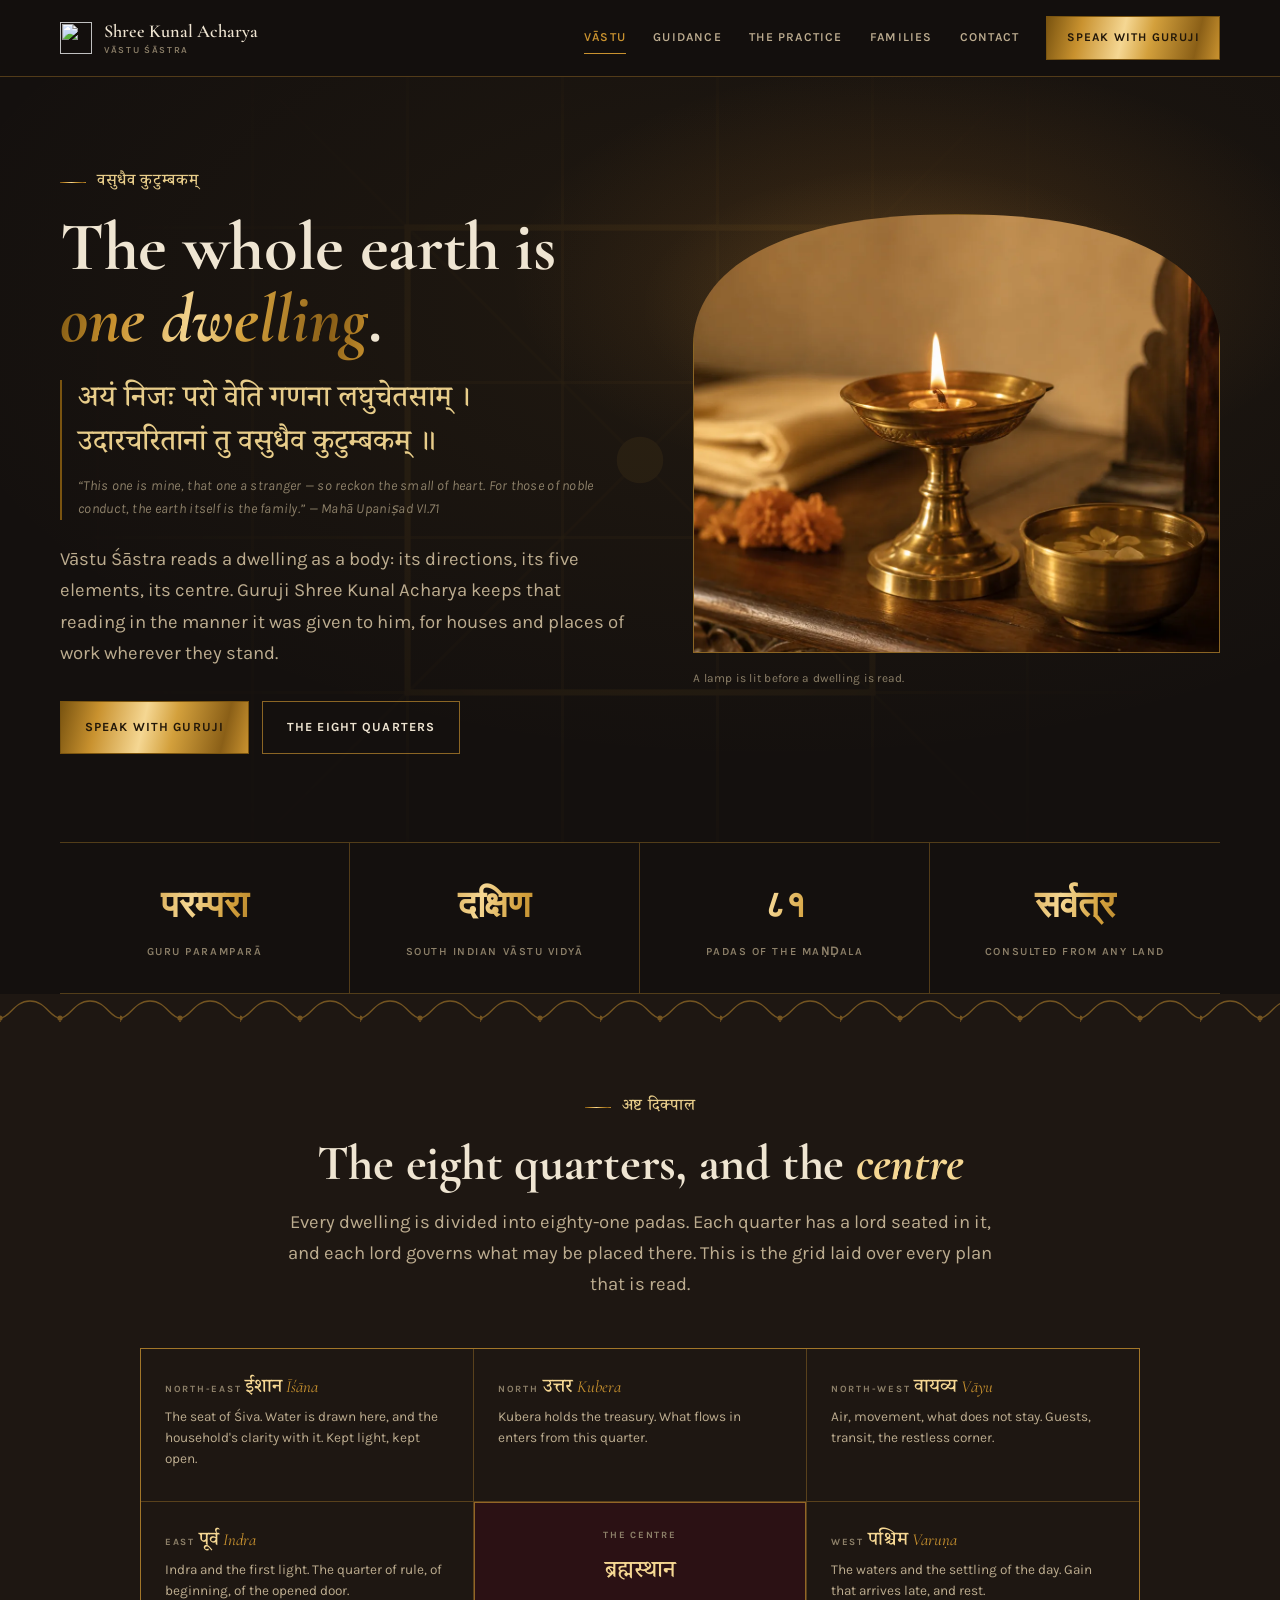
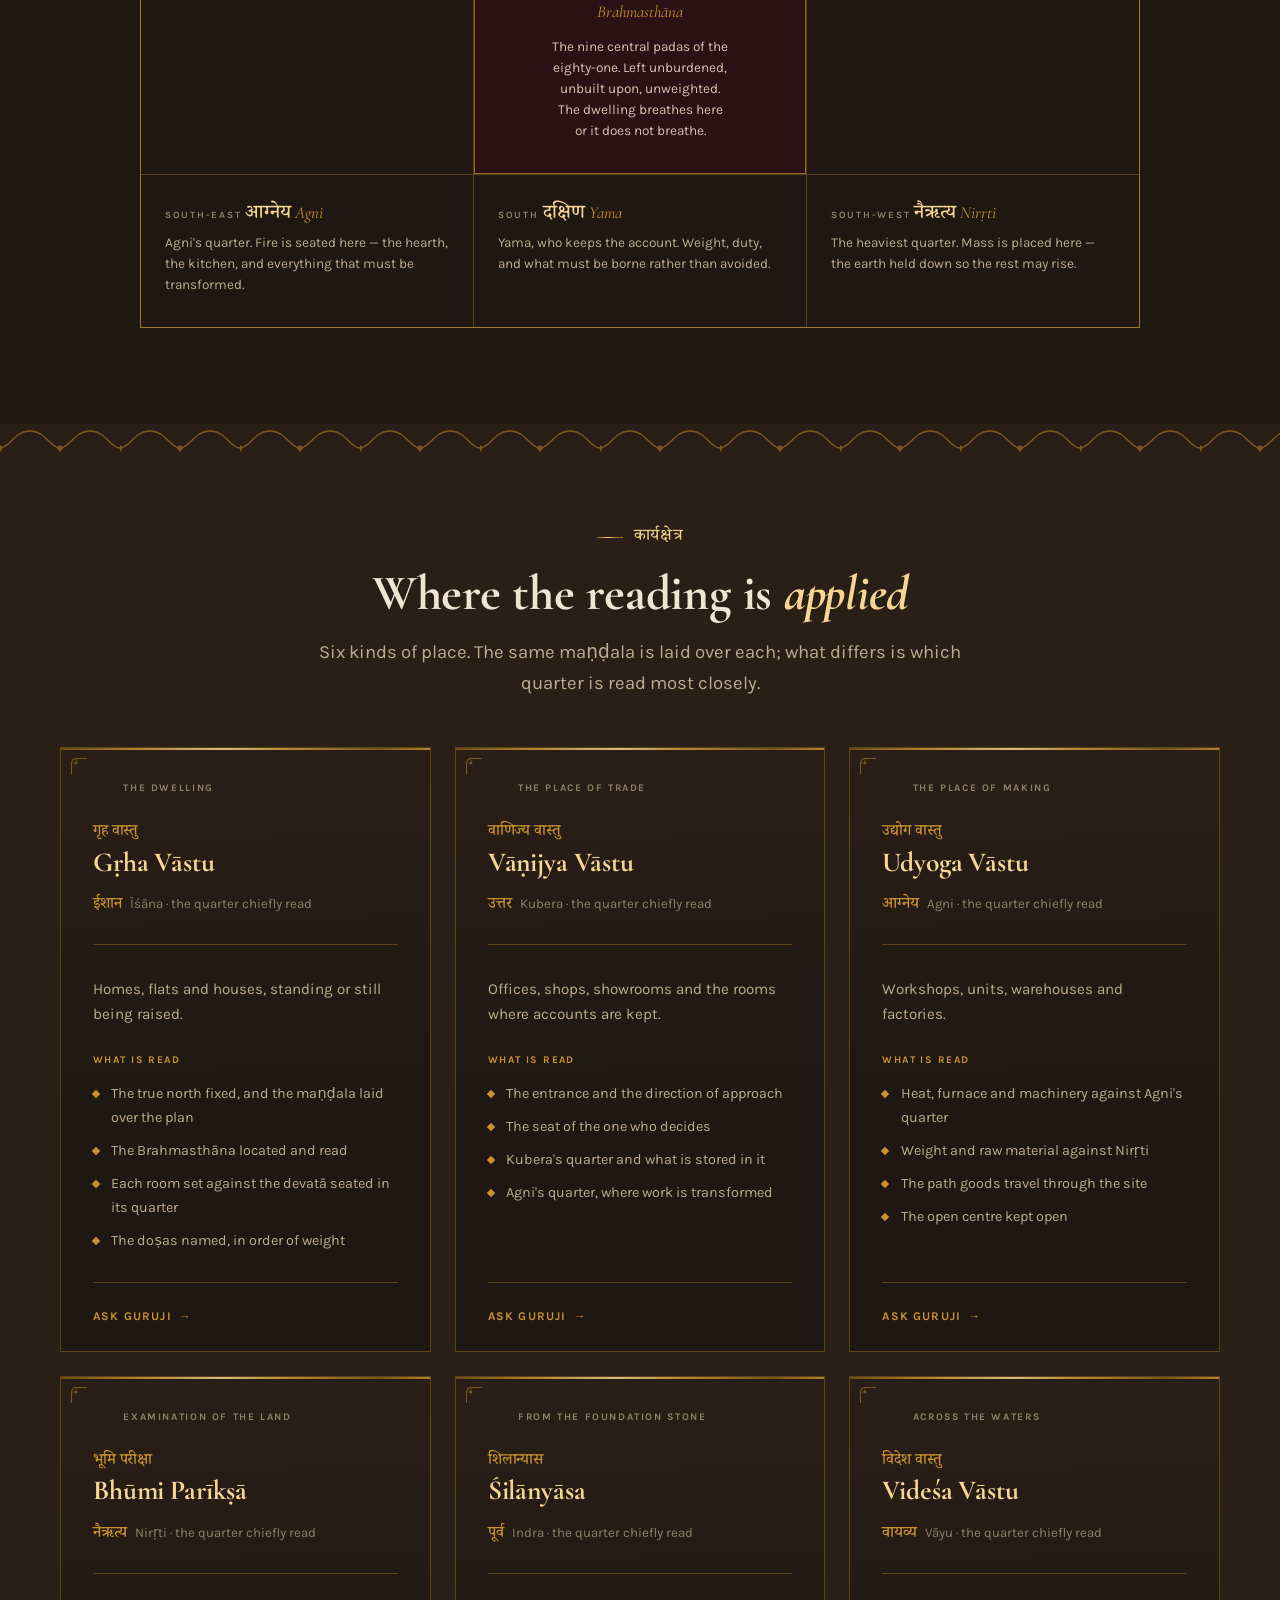
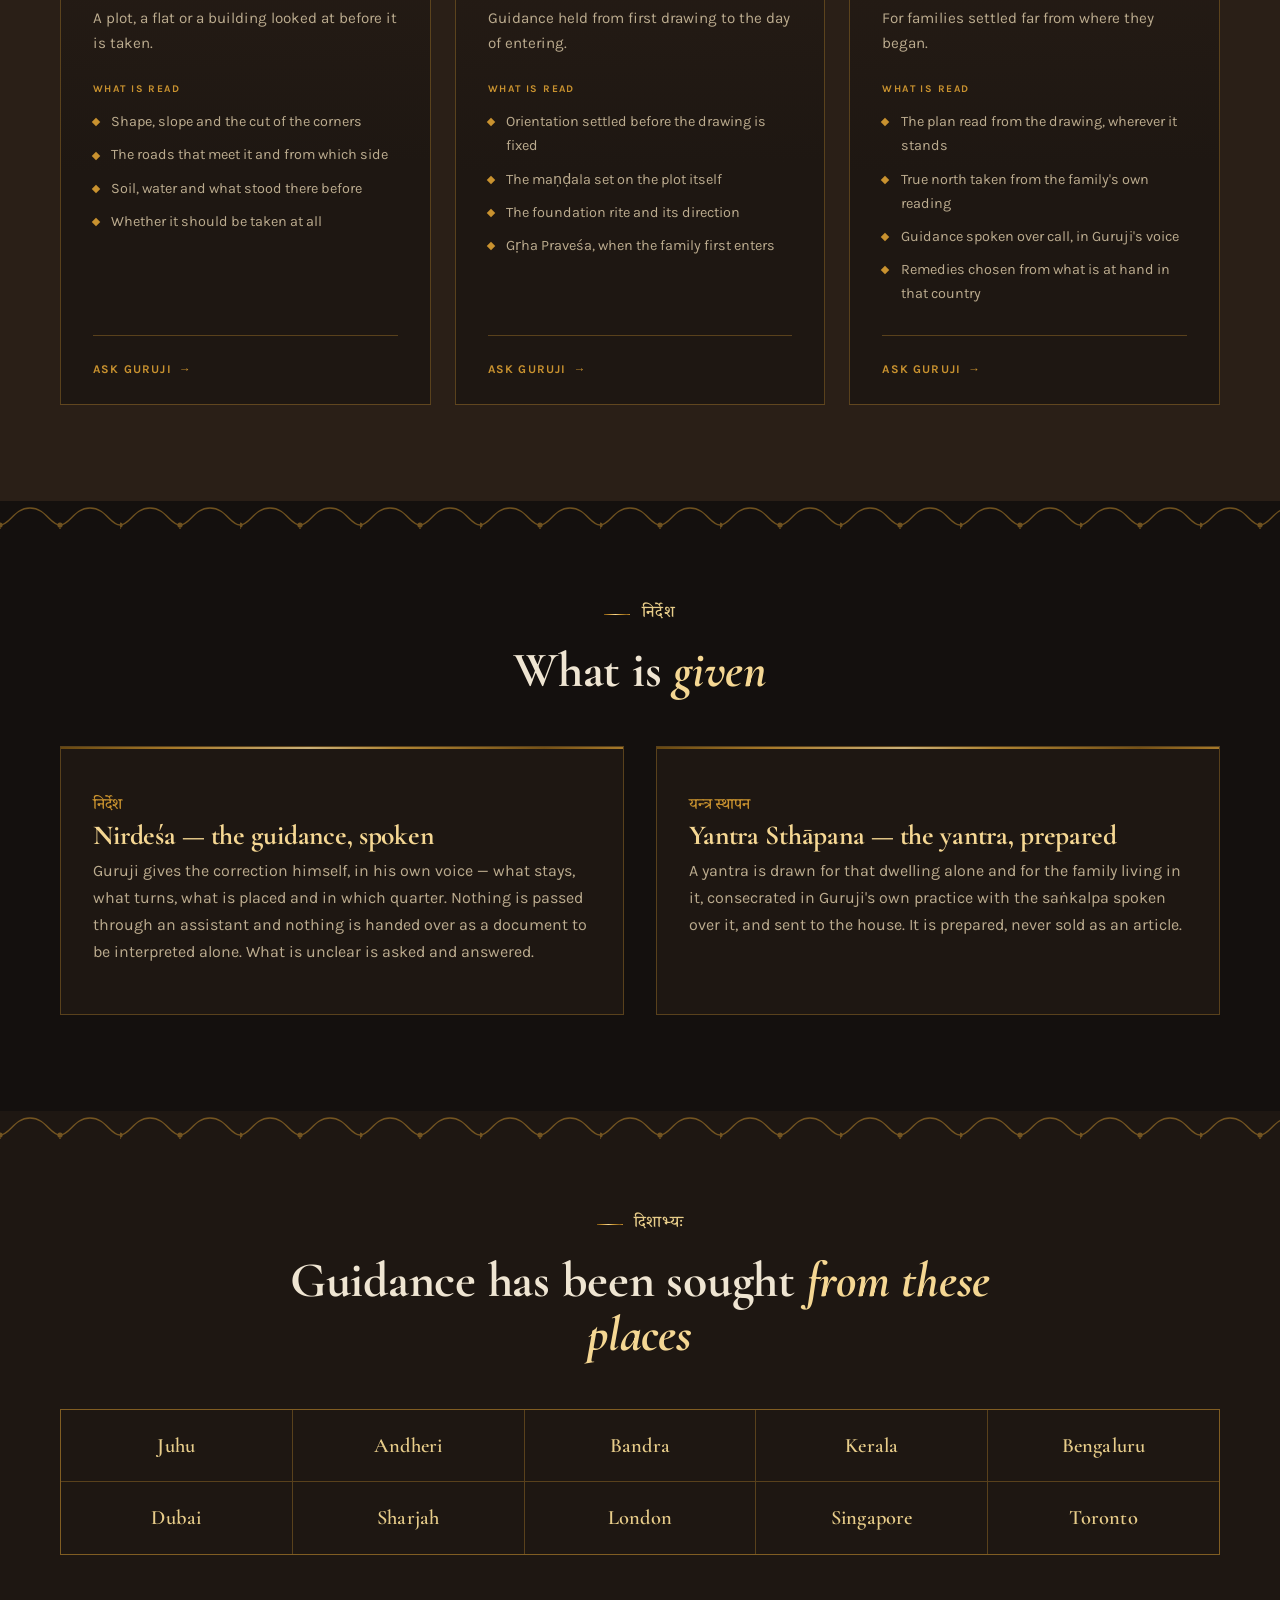
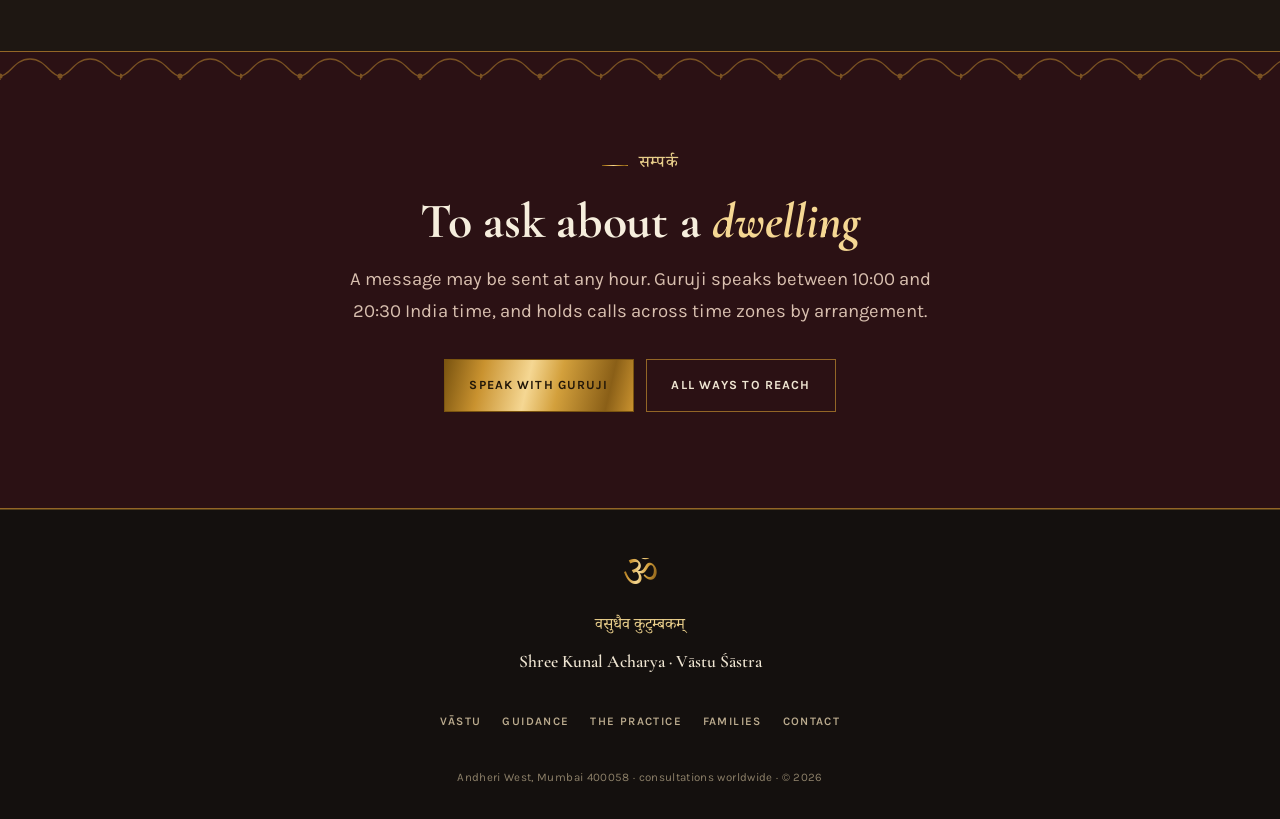
==== commit 1725c559: "Restore the richer aesthetic and keep the requested changes on top of it I read the earlier instruct" ====
--- a/index.html
+++ b/index.html
@@ -30,7 +30,7 @@
 
   <link rel="preconnect" href="https://fonts.googleapis.com">
   <link rel="preconnect" href="https://fonts.gstatic.com" crossorigin>
-  <link href="https://fonts.googleapis.com/css2?family=Playfair+Display:ital,wght@0,500;0,600;0,700;1,500&family=Poppins:wght@300;400;500;600;700&family=Noto+Serif+Devanagari:wght@500;600;700&family=Noto+Sans+Devanagari:wght@400;500;600&display=swap" rel="stylesheet">
+  <link href="https://fonts.googleapis.com/css2?family=Cormorant+Garamond:ital,wght@0,500;0,600;0,700;1,600&family=Karla:wght@400;500;600;700&family=Noto+Serif+Devanagari:wght@400;500;600&display=swap" rel="stylesheet">
 
   <link rel="stylesheet" href="css/style.css">
   <script type="application/ld+json">
@@ -75,11 +75,36 @@
   <main>
 
     <section class="hero">
+      <div class="hero__mandala" aria-hidden="true"><svg class="hero__mandala-svg" xmlns="http://www.w3.org/2000/svg" viewBox="-34 -34 968 968" fill="none" stroke="currentColor" stroke-width="2" aria-hidden="true" role="presentation">
+<g stroke-opacity=".5">
+<line x1="100" y1="0" x2="100" y2="900"/><line x1="0" y1="100" x2="900" y2="100"/>
+<line x1="200" y1="0" x2="200" y2="900"/><line x1="0" y1="200" x2="900" y2="200"/>
+<line x1="300" y1="0" x2="300" y2="900"/><line x1="0" y1="300" x2="900" y2="300"/>
+<line x1="400" y1="0" x2="400" y2="900"/><line x1="0" y1="400" x2="900" y2="400"/>
+<line x1="500" y1="0" x2="500" y2="900"/><line x1="0" y1="500" x2="900" y2="500"/>
+<line x1="600" y1="0" x2="600" y2="900"/><line x1="0" y1="600" x2="900" y2="600"/>
+<line x1="700" y1="0" x2="700" y2="900"/><line x1="0" y1="700" x2="900" y2="700"/>
+<line x1="800" y1="0" x2="800" y2="900"/><line x1="0" y1="800" x2="900" y2="800"/>
+</g>
+<g stroke-opacity=".3"><line x1="0" y1="0" x2="900" y2="900"/><line x1="900" y1="0" x2="0" y2="900"/></g>
+<circle cx="450" cy="450" r="450" stroke-opacity=".4"/>
+<rect x="300" y="300" width="300" height="300" stroke-width="4"/>
+<circle cx="450" cy="450" r="15" fill="currentColor" stroke="none"/>
+<g stroke-width="3">
+<rect x="0" y="0" width="900" height="900"/>
+<rect x="-16" y="-16" width="932" height="932"/>
+<rect x="-32" y="-32" width="964" height="964"/>
+</g><g stroke-width="3.5">
+<rect x="0" y="0" width="100" height="100"/>
+<rect x="800" y="0" width="100" height="100"/>
+<rect x="0" y="800" width="100" height="100"/>
+<rect x="800" y="800" width="100" height="100"/>
+</g></svg></div>
       <div class="wrap">
         <div class="hero__inner">
           <div class="reveal">
             <span class="eyebrow" lang="sa">वसुधैव कुटुम्बकम्</span>
-            <h1>The whole earth is <em>one dwelling</em>.</h1>
+            <h1>The whole earth is <em class="gilt-metal">one dwelling</em>.</h1>
             <blockquote class="hero__shloka">
               <p class="deva deva--lg" lang="sa">अयं निजः परो वेति गणना लघुचेतसाम् ।<br>उदारचरितानां तु वसुधैव कुटुम्बकम् ॥</p>
               <span class="translit">“This one is mine, that one a stranger — so reckon the small of heart. For those of noble conduct, the earth itself is the family.” &mdash; Mahā Upaniṣad VI.71</span>
@@ -114,11 +139,11 @@
       </div>
     </section>
 
-    <section class="section section--dark" id="dikpala">
+    <section class="section section--dark seam" id="dikpala">
       <div class="wrap">
         <div class="section-head section-head--center reveal">
           <span class="eyebrow" lang="sa">अष्ट दिक्पाल</span>
-          <h2>The eight quarters, and the <em>centre</em></h2>
+          <h2>The eight quarters, and the <em class="gilt">centre</em></h2>
           <p class="lede" style="margin-inline:auto">Every dwelling is divided into eighty-one padas. Each quarter has a lord seated in it, and each lord governs what may be placed there. This is the grid laid over every plan that is read.</p>
         </div>
         <div class="mandala-grid reveal">
@@ -180,11 +205,11 @@
       </div>
     </section>
 
-    <section class="section section">
+    <section class="section section--raised seam">
       <div class="wrap">
         <div class="section-head section-head--center reveal">
           <span class="eyebrow" lang="sa">कार्यक्षेत्र</span>
-          <h2>Where the reading is <em>applied</em></h2>
+          <h2>Where the reading is <em class="gilt">applied</em></h2>
           <p class="lede" style="margin-inline:auto">Six kinds of place. The same maṇḍala is laid over each; what differs is which quarter is read most closely.</p>
         </div>
         <div class="services">
@@ -246,11 +271,11 @@
       </div>
     </section>
 
-    <section class="section">
+    <section class="section seam">
       <div class="wrap">
         <div class="section-head section-head--center reveal">
           <span class="eyebrow" lang="sa">निर्देश</span>
-          <h2>What is <em>given</em></h2>
+          <h2>What is <em class="gilt">given</em></h2>
         </div>
         <div class="offering reveal">
           <div class="offer">
@@ -265,18 +290,18 @@
       </div>
     </section>
 
-    <section class="section section--dark">
+    <section class="section section--dark seam">
       <div class="wrap">
         <div class="section-head section-head--center reveal">
           <span class="eyebrow" lang="sa">दिशाभ्यः</span>
-          <h2>Guidance has been sought <em>from these places</em></h2>
+          <h2>Guidance has been sought <em class="gilt">from these places</em></h2>
         </div>
 <!-- EDIT THIS LIST: keep only places where guidance has genuinely been given. -->
         <ul class="places reveal"><li>Juhu</li><li>Andheri</li><li>Bandra</li><li>Kerala</li><li>Bengaluru</li><li>Dubai</li><li>Sharjah</li><li>London</li><li>Singapore</li><li>Toronto</li></ul>
       </div>
     </section>
 
-    <section class="section cta-strip">
+    <section class="section cta-strip seam">
       <div class="wrap" style="text-align:center;max-width:44em">
         <span class="eyebrow" lang="sa">सम्पर्क</span>
         <h2>To ask about a <em>dwelling</em></h2>
--- a/css/style.css
+++ b/css/style.css
@@ -1,622 +1,497 @@
 /* ==========================================================================
-   Shree Kunal Dhurve, Vastu Shastra Consultant
-   Design system + component styles
-   Ornate / classical theme — dark ink ground, gold accents
+   Shree Kunal Acharya — Vāstu Śāstra
+   Ornate classical system: deep ink grounds, struck-metal gold, Vāstu mandala
    ========================================================================== */
 
-:root {
-  --ink:           #1B1310;
-  --ink2:          #241811;
-  --ink3:          #2E2015;
-  --gold:          #C9A24A;
-  --gold-soft:     #E8CD8A;
-  --brass:         #8A6A2E;
-  --cream:         #F6EEDD;
-  --cream-card:    #FBF6EA;
-  --maroon:        #6E1E24;
-  --tx-dark:       #EDE3D0;
-  --tx-dark-muted: #B9A98C;
-  --tx-light:      #2A1D12;
-  --tx-light-muted:#6B5A42;
-  --line-gold:     rgba(201,162,74,.35);
-  --line-dark:     rgba(42,29,18,.14);
-  --focus:         #C9A24A;
+:root{
+  /* grounds */
+  --ink:        #14100E;
+  --ink2:       #1E1712;
+  --ink3:       #2A1F17;
+  --maroon:     #6E1E24;
+  --maroon-band:#2B1114;
+
+  /* metal */
+  --gold:       #C9922F;
+  --gold-lit:   #F5D793;
+  --gold-soft:  #E8CD8A;
+  --gold-deep:  #7A5410;
+  --brass:      #A67C2E;
+  --metal: linear-gradient(103deg,var(--gold-deep) 0%,var(--gold) 20%,var(--gold-lit) 44%,#D3A03C 60%,#8A5F17 86%,var(--gold) 100%);
+
+  /* text */
+  --cream:      #F6EEDD;
+  --tx:         #EFE5D2;
+  --tx-muted:   #BCAC8F;
+  --tx-faint:   #8D8069;
+
+  /* rules */
+  --line:       rgba(201,146,47,.66);
+  --line-soft:  rgba(201,146,47,.34);
+
+  --focus:      #F5D793;
 
   --step-0: 1rem;
-  --step-1: clamp(1.05rem, 1rem + 0.25vw, 1.15rem);
-  --step-2: clamp(1.5rem, 1.3rem + 1vw, 1.75rem);
-  --step-3: clamp(1.75rem, 1.5rem + 1.2vw, 2.25rem);
-  --step-4: clamp(2.25rem, 1.8rem + 2.2vw, 3.25rem);
-  --step-5: clamp(2.75rem, 2rem + 3.5vw, 4.5rem);
-
-  --space-1: 0.5rem;
-  --space-2: 1rem;
-  --space-3: 1.5rem;
-  --space-4: 2rem;
-  --space-5: 3rem;
-  --space-6: 4.5rem;
-  --space-7: 6rem;
-
-  --container: 1240px;
-  --gutter: clamp(1.25rem, 4vw, 2.5rem);
-
-  --ease: cubic-bezier(0.2, 0.7, 0.2, 1);
-  --dur-fast: 160ms;
-  --dur: 280ms;
+  --step-1: clamp(1.05rem,1rem + .25vw,1.16rem);
+  --step-2: clamp(1.45rem,1.28rem + .9vw,1.72rem);
+  --step-3: clamp(1.75rem,1.5rem + 1.2vw,2.3rem);
+  --step-4: clamp(2.1rem,1.7rem + 2.1vw,3.1rem);
+  --step-5: clamp(2.6rem,1.9rem + 3.4vw,4.3rem);
+
+  --space-1:.5rem; --space-2:1rem; --space-3:1.5rem; --space-4:2rem;
+  --space-5:3rem; --space-6:4.5rem; --space-7:6rem;
+
+  --container:1240px;
+  --gutter:clamp(1.25rem,4vw,2.5rem);
+
+  --ease:cubic-bezier(.2,.7,.2,1);
+  --dur-fast:160ms; --dur:280ms;
+
+  --r-none:0;
+  --r-arch:46% 46% 0 0 / 20% 20% 0 0;
+  --glow:0 0 44px -10px rgba(201,146,47,.42);
+
+  --torana:url("data:image/svg+xml,%3Csvg xmlns='http://www.w3.org/2000/svg' viewBox='0 0 120 28' fill='none' stroke='%23C9922F' stroke-width='1.4'%3E%3Cpath d='M0 24 C 10 24 14 7 30 7 C 46 7 50 24 60 24 C 70 24 74 7 90 7 C 106 7 110 24 120 24'/%3E%3Ccircle cx='0' cy='24' r='2.6' fill='%23C9922F' stroke='none'/%3E%3Cpath d='M0 26.6 L0 28'/%3E%3Ccircle cx='60' cy='24' r='2.6' fill='%23C9922F' stroke='none'/%3E%3Cpath d='M60 26.6 L60 28'/%3E%3C/svg%3E");
+  --corner:url("data:image/svg+xml,%3Csvg xmlns='http://www.w3.org/2000/svg' viewBox='0 0 24 24' fill='none' stroke='%23C9922F' stroke-width='1.4' stroke-linecap='square'%3E%3Cpath d='M2 22 L2 8 C2 4.7 4.7 2 8 2 L22 2'/%3E%3Cpath d='M2 8 L8 8 L8 2' stroke-opacity='.5'/%3E%3Ccircle cx='8' cy='8' r='1.9' fill='%23C9922F' stroke='none'/%3E%3C/svg%3E");
 }
 
 /* Reset ------------------------------------------------------------------- */
-*, *::before, *::after { box-sizing: border-box; }
-html { -webkit-text-size-adjust: 100%; scroll-behavior: smooth; }
-body {
-  margin: 0;
-  background: var(--ink);
-  color: var(--tx-dark);
-  font-family: "Poppins", "Noto Sans Devanagari", -apple-system, "Segoe UI", system-ui, Roboto, sans-serif;
-  font-size: var(--step-0);
-  line-height: 1.65;
-  -webkit-font-smoothing: antialiased;
-  text-rendering: optimizeLegibility;
-  overflow-x: hidden;
-}
-img, svg { display: block; max-width: 100%; height: auto; }
-button { font: inherit; cursor: pointer; }
-a { color: inherit; text-decoration: none; }
-* { border-radius: 0 !important; box-shadow: none !important; }
-
-:focus-visible {
-  outline: 2px solid var(--focus);
-  outline-offset: 2px;
-}
-
-/* Typography ---------------------------------------------------------------- */
-h1, h2, h3, h4 {
-  font-family: "Playfair Display", "Noto Serif Devanagari", Georgia, serif;
-  font-weight: 600;
-  color: var(--tx-dark);
-  letter-spacing: -0.01em;
-  margin: 0 0 var(--space-2);
-  line-height: 1.1;
-}
-h1 { font-size: var(--step-5); line-height: 1.05; }
-h2 { font-size: var(--step-4); line-height: 1.1; }
-h3 { font-size: var(--step-2); }
-h4 { font-size: var(--step-1); }
-h1 em, h2 em { font-style: italic; color: var(--gold); }
-.section--dark h1 em, .section--dark h2 em { color: var(--gold); }
-.cta-strip h2 em { color: var(--gold-soft); }
-
-.lede { font-size: var(--step-1); color: var(--tx-dark-muted); max-width: 38em; }
-.section--dark .lede { color: var(--tx-dark-muted); }
-p { margin: 0 0 var(--space-2); }
-
-/* Small-caps label: eyebrows, nav, buttons (never above 13px) -------------- */
-.eyebrow, .mono {
-  font-family: "Poppins", "Noto Sans Devanagari", sans-serif;
-  font-size: 0.72rem;
-  font-weight: 600;
-  letter-spacing: 0.18em;
-  text-transform: uppercase;
-  color: var(--gold);
-}
-.section--dark .eyebrow, .section--dark .mono { color: var(--gold); }
-.eyebrow { display: inline-flex; align-items: center; gap: 0.6rem; margin-bottom: var(--space-2); }
-.eyebrow::before { content: ""; width: 24px; height: 1px; background: var(--brass); }
-.cta-strip .eyebrow { color: var(--gold-soft); }
+*,*::before,*::after{box-sizing:border-box}
+html{-webkit-text-size-adjust:100%;scroll-behavior:smooth;overflow-x:hidden}
+body{
+  margin:0;background:var(--ink);color:var(--tx);
+  font-family:"Karla","Noto Sans Devanagari",-apple-system,"Segoe UI",system-ui,Roboto,sans-serif;
+  font-size:var(--step-0);line-height:1.68;
+  -webkit-font-smoothing:antialiased;text-rendering:optimizeLegibility;overflow-x:hidden;
+}
+img,svg{display:block;max-width:100%;height:auto}
+button{font:inherit;cursor:pointer}
+a{color:inherit;text-decoration:none}
+:focus-visible{outline:2px solid var(--focus);outline-offset:3px}
+
+/* Typography --------------------------------------------------------------- */
+h1,h2,h3,h4{
+  font-family:"Cormorant Garamond","Noto Serif Devanagari",Georgia,serif;
+  font-weight:600;color:var(--tx);letter-spacing:-.005em;margin:0 0 var(--space-2);line-height:1.12;
+}
+h1{font-size:var(--step-5);line-height:1.04;font-weight:700}
+h2{font-size:var(--step-4);line-height:1.08;font-weight:700}
+h3{font-size:var(--step-2)}
+h4{font-size:var(--step-1)}
+h1 em,h2 em{font-style:italic;color:var(--gold-lit)}
+.gilt{color:var(--gold-lit)}
+.gilt-metal{
+  background:var(--metal);-webkit-background-clip:text;background-clip:text;
+  color:var(--gold);-webkit-text-fill-color:transparent;padding-bottom:.05em;
+  -webkit-box-decoration-break:clone;box-decoration-break:clone;
+}
+@supports not (-webkit-background-clip:text){.gilt-metal{-webkit-text-fill-color:var(--gold);color:var(--gold)}}
+.lede{font-size:var(--step-1);color:var(--tx-muted);max-width:40em}
+p{margin:0 0 var(--space-2)}
+
+/* Devanagari ---------------------------------------------------------------- */
+.deva{
+  font-family:"Noto Serif Devanagari","Cormorant Garamond",serif;
+  color:var(--gold-soft);line-height:1.5;font-weight:500;
+}
+.deva--lg{font-size:clamp(1.3rem,2.6vw,1.85rem);display:block;margin-bottom:.35rem}
+.deva--sm{font-size:.98rem;display:block;color:var(--gold);margin-bottom:.2rem}
+.translit{font-style:italic;color:var(--tx-faint);font-size:.86rem;letter-spacing:.02em}
+
+.eyebrow,.mono{
+  font-family:"Karla","Noto Sans Devanagari",sans-serif;
+  font-size:.7rem;font-weight:700;letter-spacing:.2em;text-transform:uppercase;color:var(--gold);
+}
+.eyebrow{display:inline-flex;align-items:center;gap:.7rem;margin-bottom:var(--space-2)}
+.eyebrow[lang="sa"]{
+  font-family:"Noto Serif Devanagari",serif;font-size:1.02rem;font-weight:500;
+  letter-spacing:.04em;text-transform:none;color:var(--gold-soft);
+}
+.eyebrow::before{content:"";width:26px;height:1px;background:var(--metal)}
 
 /* Layout -------------------------------------------------------------------- */
-.wrap { width: 100%; max-width: var(--container); margin-inline: auto; padding-inline: var(--gutter); }
-.section { padding-block: var(--space-7); background: var(--ink); color: var(--tx-dark); }
-.section--dark { background: var(--ink2); color: var(--tx-dark); }
-.section--dark .stone-text { color: var(--tx-dark-muted); }
-.hairline-top { border-top: 1px solid var(--line-gold); }
-.section--dark .hairline-top { border-top-color: var(--line-gold); }
+.wrap{width:100%;max-width:var(--container);margin-inline:auto;padding-inline:var(--gutter)}
+.section{padding-block:var(--space-7);background:var(--ink);color:var(--tx);position:relative}
+.section--dark{background:var(--ink2)}
+.section--raised{background:var(--ink3)}
+.section--maroon{background:var(--maroon-band)}
+.section--maroon .lede,.section--maroon p{color:#D8BFAF}
+
+/* Torana seam between sections */
+.seam{position:relative}
+.seam::before{
+  content:"";position:absolute;top:0;left:0;right:0;height:28px;
+  background:var(--torana) repeat-x;background-size:120px 28px;opacity:.5;pointer-events:none;
+}
+.hairline-top{border-top:1px solid var(--line-soft)}
 
 /* Header ---------------------------------------------------------------------*/
-.site-header {
-  position: sticky; top: 0; z-index: 100;
-  background: rgba(27, 19, 16, 0.92);
-  backdrop-filter: saturate(140%) blur(8px);
-  -webkit-backdrop-filter: saturate(140%) blur(8px);
-  border-bottom: 1px solid var(--line-gold);
-}
-.site-header__inner { display: flex; align-items: center; justify-content: space-between; padding-block: var(--space-2); gap: var(--space-3); }
-.brand { display: inline-flex; align-items: center; gap: 0.7rem; }
-.brand__mark { width: 30px; height: 30px; color: var(--gold); flex-shrink: 0; }
-.brand__name { font-family: "Playfair Display", "Noto Serif Devanagari", Georgia, serif; font-size: 1.02rem; line-height: 1.15; color: var(--tx-dark); }
-.brand__name small {
-  display: block;
-  font-family: "Poppins", "Noto Sans Devanagari", sans-serif;
-  font-size: 0.6rem;
-  letter-spacing: 0.16em;
-  text-transform: uppercase;
-  color: var(--tx-dark-muted);
-  margin-top: 2px;
-}
-.nav { display: flex; align-items: center; gap: 1.8rem; }
-.nav a:not(.nav__cta) {
-  font-family: "Poppins", "Noto Sans Devanagari", sans-serif;
-  font-size: 0.78rem;
-  font-weight: 500;
-  letter-spacing: 0.08em;
-  text-transform: uppercase;
-  color: var(--tx-dark-muted);
-  padding-block: 0.25rem;
-  border-bottom: 1px solid transparent;
-  transition: color var(--dur-fast) var(--ease), border-color var(--dur-fast) var(--ease);
-}
-.nav a:hover { color: var(--gold); }
-.nav a[aria-current="page"] { color: var(--gold); border-bottom-color: var(--gold); }
-.nav__cta {
-  background: var(--gold);
-  color: var(--ink);
-  padding: 0.65rem 1.15rem;
-  font-family: "Poppins", "Noto Sans Devanagari", sans-serif;
-  font-size: 0.76rem;
-  font-weight: 600;
-  letter-spacing: 0.08em;
-  text-transform: uppercase;
-  border: 1px solid var(--gold);
-  transition: background var(--dur-fast) var(--ease), border-color var(--dur-fast) var(--ease);
-}
-.nav__cta:hover { background: var(--gold-soft); border-color: var(--gold-soft); }
-
-.nav-toggle {
-  display: none;
-  width: 40px; height: 40px;
-  border: 1px solid var(--line-gold);
-  background: transparent;
-  align-items: center; justify-content: center;
-  color: var(--tx-dark);
-}
+.site-header{
+  position:sticky;top:0;z-index:100;
+  background:rgba(20,16,14,.93);
+  backdrop-filter:saturate(140%) blur(9px);-webkit-backdrop-filter:saturate(140%) blur(9px);
+  border-bottom:1px solid var(--line-soft);
+}
+.site-header__inner{display:flex;align-items:center;justify-content:space-between;padding-block:var(--space-2);gap:var(--space-3)}
+.brand{display:inline-flex;align-items:center;gap:.75rem}
+.brand__mark{width:32px;height:32px;color:var(--gold);flex-shrink:0}
+.brand__name{font-family:"Cormorant Garamond","Noto Serif Devanagari",Georgia,serif;font-size:1.14rem;font-weight:600;line-height:1.12;color:var(--tx)}
+.brand__name small{
+  display:block;font-family:"Karla",sans-serif;font-size:.58rem;letter-spacing:.18em;
+  text-transform:uppercase;color:var(--tx-faint);margin-top:3px;font-weight:600;
+}
+.nav{display:flex;align-items:center;gap:1.7rem}
+.nav a:not(.nav__cta){
+  font-family:"Karla",sans-serif;font-size:.76rem;font-weight:600;letter-spacing:.1em;
+  text-transform:uppercase;color:var(--tx-muted);padding-block:.3rem;
+  border-bottom:1px solid transparent;transition:color var(--dur-fast) var(--ease),border-color var(--dur-fast) var(--ease);
+}
+.nav a:hover{color:var(--gold-lit)}
+.nav a[aria-current="page"]{color:var(--gold);border-bottom-color:var(--gold)}
+.nav__cta{
+  background:var(--metal);color:#221709;padding:.7rem 1.2rem;
+  font-family:"Karla",sans-serif;font-size:.74rem;font-weight:700;letter-spacing:.1em;text-transform:uppercase;
+  border:1px solid var(--gold-deep);transition:filter var(--dur-fast) var(--ease),box-shadow var(--dur) var(--ease);
+}
+.nav__cta:hover{filter:brightness(1.12);box-shadow:var(--glow)}
+.nav-toggle{display:none;width:44px;height:44px;border:1px solid var(--line);background:transparent;align-items:center;justify-content:center;color:var(--gold)}
 
 /* Buttons --------------------------------------------------------------------*/
-.btn {
-  display: inline-flex; align-items: center; justify-content: center; gap: 0.5rem;
-  padding: 0.9rem 1.4rem;
-  font-family: "Poppins", "Noto Sans Devanagari", sans-serif;
-  font-size: 0.8rem;
-  font-weight: 600;
-  letter-spacing: 0.06em;
-  text-transform: uppercase;
-  border: 1px solid transparent;
-  transition: background var(--dur-fast) var(--ease), color var(--dur-fast) var(--ease), border-color var(--dur-fast) var(--ease);
-  white-space: nowrap;
-}
-.btn--filled { background: var(--gold); color: var(--ink); border-color: var(--gold); }
-.btn--filled:hover { background: var(--gold-soft); border-color: var(--gold-soft); }
-.btn--outline { background: transparent; color: var(--tx-dark); border-color: var(--line-gold); }
-.btn--outline:hover { background: var(--gold); color: var(--ink); border-color: var(--gold); }
-.section--dark .btn--outline { color: var(--tx-dark); border-color: var(--line-gold); }
-.section--dark .btn--outline:hover { background: var(--gold); color: var(--ink); }
-.cta-strip .btn--filled { background: var(--maroon); border-color: var(--maroon); color: var(--cream); }
-.cta-strip .btn--filled:hover { background: var(--gold); border-color: var(--gold); color: var(--ink); }
-.btn__icon { width: 15px; height: 15px; flex-shrink: 0; }
-
-/* Diagonal hatch placeholder --------------------------------------------------*/
-.placeholder {
-  position: relative;
-  background-color: var(--ink2);
-  background-image: repeating-linear-gradient(45deg, var(--line-gold) 0, var(--line-gold) 1px, transparent 1px, transparent 13px);
-  border: 1px solid var(--line-gold);
-  display: grid; place-items: center;
-  text-align: center;
-  overflow: hidden;
-}
-.placeholder__label {
-  font-family: "Poppins", "Noto Sans Devanagari", sans-serif;
-  font-size: 0.68rem;
-  letter-spacing: 0.14em;
-  text-transform: uppercase;
-  color: var(--tx-dark-muted);
-  background: var(--ink);
-  padding: 0.5rem 0.9rem;
-  border: 1px solid var(--line-gold);
-}
+.btn{
+  display:inline-flex;align-items:center;justify-content:center;gap:.55rem;
+  padding:.95rem 1.5rem;font-family:"Karla",sans-serif;font-size:.78rem;font-weight:700;
+  letter-spacing:.09em;text-transform:uppercase;border:1px solid transparent;
+  transition:filter var(--dur-fast) var(--ease),background var(--dur-fast) var(--ease),color var(--dur-fast) var(--ease),border-color var(--dur-fast) var(--ease),box-shadow var(--dur) var(--ease);
+  white-space:nowrap;
+}
+.btn--filled{background:var(--metal);color:#221709;border-color:var(--gold-deep)}
+.btn--filled:hover{filter:brightness(1.12);box-shadow:var(--glow)}
+.btn--outline{background:transparent;color:var(--tx);border-color:var(--line)}
+.btn--outline:hover{background:rgba(201,146,47,.12);color:var(--gold-lit);border-color:var(--gold)}
+.btn__icon{width:15px;height:15px;flex-shrink:0}
 
 /* Hero -------------------------------------------------------------------- */
-.hero {
-  padding-top: clamp(3rem, 7vw, 5.5rem);
-  padding-bottom: clamp(3rem, 7vw, 5.5rem);
-  background: radial-gradient(ellipse at 75% 30%, var(--ink3), var(--ink) 70%);
-}
-.hero__inner { display: grid; grid-template-columns: 1.1fr 1fr; gap: clamp(2rem, 5vw, 4rem); align-items: start; }
-.hero h1 { margin-bottom: var(--space-3); }
-.hero__ctas { display: flex; flex-wrap: wrap; gap: 0.75rem; margin-top: var(--space-4); }
-.hero__image { aspect-ratio: 6 / 5; border: 1px solid var(--line-gold); overflow: hidden; }
-.hero__caption {
-  margin-top: var(--space-2);
-  font-family: "Poppins", "Noto Sans Devanagari", sans-serif;
-  font-size: 0.72rem;
-  letter-spacing: 0.03em;
-  color: var(--tx-dark-muted);
-}
+.hero{
+  position:relative;overflow:hidden;
+  padding-top:clamp(3rem,7vw,5.5rem);padding-bottom:clamp(3rem,7vw,5.5rem);
+  background:
+    radial-gradient(46% 40% at 72% 26%, rgba(224,138,43,.17), transparent 70%),
+    radial-gradient(90% 80% at 60% 30%, rgba(201,146,47,.07), transparent 75%),
+    var(--ink);
+}
+.hero__mandala{
+  position:absolute;top:50%;left:50%;transform:translate(-50%,-50%);
+  width:min(126vw,1500px);aspect-ratio:1;color:var(--gold);
+  opacity:.07;pointer-events:none;z-index:0;
+  -webkit-mask-image:radial-gradient(closest-side,#000 30%,rgba(0,0,0,.35) 62%,transparent 82%);
+  mask-image:radial-gradient(closest-side,#000 30%,rgba(0,0,0,.35) 62%,transparent 82%);
+}
+.hero .wrap{position:relative;z-index:1}
+.hero__inner{display:grid;grid-template-columns:1.08fr 1fr;gap:clamp(2rem,5vw,4rem);align-items:center}
+.hero h1{margin-bottom:var(--space-3)}
+.hero__ctas{display:flex;flex-wrap:wrap;gap:.8rem;margin-top:var(--space-4)}
+.hero__image{
+  aspect-ratio:6/5;overflow:hidden;position:relative;background:var(--ink);z-index:1;
+  border:1px solid var(--line);box-shadow:var(--glow);
+  -webkit-mask-image:url("data:image/svg+xml,%3Csvg xmlns='http://www.w3.org/2000/svg' viewBox='0 0 600 500' preserveAspectRatio='none'%3E%3Cpath fill='%23fff' d='M0 500 L0 150 C0 63 100 0 300 0 C500 0 600 63 600 150 L600 500 Z'/%3E%3C/svg%3E");
+  mask-image:url("data:image/svg+xml,%3Csvg xmlns='http://www.w3.org/2000/svg' viewBox='0 0 600 500' preserveAspectRatio='none'%3E%3Cpath fill='%23fff' d='M0 500 L0 150 C0 63 100 0 300 0 C500 0 600 63 600 150 L600 500 Z'/%3E%3C/svg%3E");
+  -webkit-mask-size:100% 100%;mask-size:100% 100%;
+}
+.hero__caption{margin-top:var(--space-2);font-family:"Karla",sans-serif;font-size:.74rem;color:var(--tx-faint);letter-spacing:.02em}
+.hero__shloka{
+  margin:0 0 var(--space-3);padding-left:1rem;border-left:2px solid var(--gold-deep);
+}
+.hero__shloka .translit{display:block;margin-top:.15rem}
 
 /* Credential band ----------------------------------------------------------- */
-.credentials {
-  display: grid;
-  grid-template-columns: repeat(4, 1fr);
-  border-top: 1px solid var(--line-gold);
-}
-.credential {
-  padding: var(--space-4) var(--space-3);
-  border-right: 1px solid var(--line-gold);
-}
-.credential:last-child { border-right: 0; }
-.credential__num { font-family: "Playfair Display", "Noto Serif Devanagari", Georgia, serif; font-size: var(--step-3); color: var(--gold); margin-bottom: 0.4rem; }
-.credential__label {
-  font-family: "Poppins", "Noto Sans Devanagari", sans-serif;
-  font-size: 0.7rem; letter-spacing: 0.1em; text-transform: uppercase;
-  color: var(--tx-dark-muted);
-}
-
-/* Section head ---------------------------------------------------------------*/
-.section-head { max-width: 42em; margin-bottom: var(--space-5); }
-
-/* Method ---------------------------------------------------------------------*/
-.method {
-  display: grid;
-  grid-template-columns: repeat(4, 1fr);
-  border-top: 1px solid var(--line-gold);
-  border-bottom: 1px solid var(--line-gold);
-  list-style: none; padding: 0; margin: 0;
-}
-.method__step { padding: var(--space-4) var(--space-3); border-right: 1px solid var(--line-gold); }
-.method__step:last-child { border-right: 0; }
-.method__num { font-family: "Playfair Display", "Noto Serif Devanagari", Georgia, serif; font-size: var(--step-2); color: var(--gold); margin-bottom: var(--space-2); }
-.method__step h4 { margin-bottom: var(--space-1); }
-.method__step p { font-size: 0.92rem; color: var(--tx-dark-muted); margin-bottom: var(--space-2); }
-.method__meta {
-  font-family: "Poppins", "Noto Sans Devanagari", sans-serif;
-  font-size: 0.68rem; letter-spacing: 0.08em; text-transform: uppercase;
-  color: var(--gold);
-}
-
-/* Services --------------------------------------------------------------------*/
-.services {
-  display: grid;
-  grid-template-columns: repeat(3, 1fr);
-  gap: 1px;
-  background: var(--line-gold);
-  border: 1px solid var(--line-gold);
-}
-.service { background: var(--ink2); padding: var(--space-4); display: flex; flex-direction: column; min-height: 100%; }
-.service__index {
-  font-family: "Poppins", "Noto Sans Devanagari", sans-serif;
-  font-size: 0.68rem; letter-spacing: 0.12em; text-transform: uppercase;
-  color: var(--gold); margin-bottom: var(--space-2);
-}
-.service h3 { font-size: var(--step-2); margin-bottom: var(--space-2); color: var(--gold-soft); }
-.service p.service__desc { color: var(--tx-dark-muted); font-size: 0.95rem; margin-bottom: var(--space-3); }
-.service__list { list-style: none; margin: 0 0 var(--space-3); padding: 0; }
-.service__list-label {
-  font-family: "Poppins", "Noto Sans Devanagari", sans-serif;
-  font-size: 0.68rem; letter-spacing: 0.1em; text-transform: uppercase;
-  color: var(--gold); font-weight: 600; margin-bottom: 0.5rem;
-}
-.service__list--not .service__list-label { color: var(--tx-dark-muted); }
-.service__list li { font-size: 0.9rem; color: var(--tx-dark); padding: 0.3rem 0 0.3rem 1rem; position: relative; }
-.service__list li::before { content: "+"; position: absolute; left: 0; color: var(--gold); }
-.service__list--not li { color: var(--tx-dark-muted); }
-.service__list--not li::before { content: "\2212"; color: var(--tx-dark-muted); }
-.service__cta {
-  margin-top: auto; padding-top: var(--space-3); border-top: 1px solid var(--line-gold);
-  font-family: "Poppins", "Noto Sans Devanagari", sans-serif;
-  font-size: 0.78rem; font-weight: 600; letter-spacing: 0.04em; text-transform: uppercase;
-  color: var(--gold); display: inline-flex; align-items: center; gap: 0.4rem;
-}
-.service__cta:hover { color: var(--gold-soft); }
-
-/* Stated limits ----------------------------------------------------------------*/
-.limits-grid { display: grid; grid-template-columns: 1fr 1.6fr; gap: clamp(2rem, 5vw, 4rem); align-items: start; }
-.limits {
-  display: grid;
-  grid-template-columns: 1fr 1fr;
-  border-top: 1px solid var(--line-gold);
-  border-left: 1px solid var(--line-gold);
-}
-.limits__item { padding: var(--space-3); border-right: 1px solid var(--line-gold); border-bottom: 1px solid var(--line-gold); }
-.limits__item h4 { font-size: var(--step-1); margin-bottom: var(--space-1); color: var(--gold-soft); }
-.limits__item p { color: var(--tx-dark-muted); font-size: 0.92rem; margin: 0; }
-
-/* FAQ -----------------------------------------------------------------------*/
-.faq { max-width: 780px; }
-.faq__item { border-top: 1px solid var(--line-gold); }
-.faq__item:last-child { border-bottom: 1px solid var(--line-gold); }
-.faq__question {
-  display: flex; justify-content: space-between; align-items: center; gap: var(--space-3);
-  width: 100%; background: transparent; border: 0; padding: var(--space-3) 0; text-align: left;
-  font-family: "Playfair Display", "Noto Serif Devanagari", Georgia, serif; font-size: var(--step-1); color: var(--tx-dark);
-}
-.faq__question:hover, .faq__question[aria-expanded="true"] { color: var(--gold); }
-.faq__icon { width: 20px; height: 20px; flex-shrink: 0; color: var(--gold); transition: transform var(--dur) var(--ease); }
-.faq__question[aria-expanded="true"] .faq__icon { transform: rotate(45deg); }
-.faq__answer { display: grid; grid-template-rows: 0fr; transition: grid-template-rows var(--dur) var(--ease); }
-.faq__answer:not([hidden]) { grid-template-rows: 1fr; }
-.faq__answer > div { overflow: hidden; padding-bottom: var(--space-3); }
-.faq__answer[hidden] > div { padding-bottom: 0; }
-.faq__answer p { margin: 0; color: var(--tx-dark-muted); }
+.credentials{display:grid;grid-template-columns:repeat(4,1fr);border-top:1px solid var(--line-soft);border-bottom:1px solid var(--line-soft)}
+.credential{padding:var(--space-4) var(--space-3);border-right:1px solid var(--line-soft);text-align:center}
+.credential:last-child{border-right:0}
+.credential__num{font-family:"Cormorant Garamond",Georgia,serif;font-size:var(--step-3);font-weight:700;margin-bottom:.35rem;background:var(--metal);-webkit-background-clip:text;background-clip:text;-webkit-text-fill-color:transparent;color:var(--gold)}
+.credential__label{font-family:"Karla",sans-serif;font-size:.68rem;letter-spacing:.14em;text-transform:uppercase;color:var(--tx-faint);font-weight:600}
+
+.section-head{max-width:44em;margin-bottom:var(--space-5)}
+.section-head--center{margin-inline:auto;text-align:center}
+.section-head--center .eyebrow{justify-content:center}
+
+/* Services ------------------------------------------------------------------*/
+.services{display:grid;grid-template-columns:repeat(3,1fr);gap:var(--space-3)}
+.service{
+  position:relative;background:linear-gradient(178deg,var(--ink3),var(--ink2) 62%);
+  border:1px solid var(--line-soft);padding:var(--space-4) var(--space-4) var(--space-3);
+  display:flex;flex-direction:column;
+  transition:border-color var(--dur) var(--ease),box-shadow var(--dur) var(--ease),transform var(--dur) var(--ease);
+}
+.service::before{content:"";position:absolute;top:0;left:0;right:0;height:2px;background:var(--metal);opacity:.85}
+.service::after{
+  content:"";position:absolute;top:9px;left:9px;width:18px;height:18px;
+  background:var(--corner) no-repeat center/contain;opacity:.5;pointer-events:none;
+}
+.service:hover{border-color:var(--line);box-shadow:var(--glow);transform:translateY(-3px)}
+.service__seat{
+  font-family:"Karla",sans-serif;font-size:.63rem;letter-spacing:.16em;text-transform:uppercase;
+  color:var(--tx-faint);font-weight:700;margin-bottom:var(--space-3);padding-left:1.9rem;
+}
+.service h3{margin-bottom:.3rem;color:var(--gold-lit);font-weight:700}
+.service__desc{color:var(--tx-muted);font-size:.95rem;margin:.5rem 0 var(--space-3)}
+.service__dik{
+  display:flex;align-items:baseline;gap:.5rem;flex-wrap:wrap;
+  padding:.6rem 0 var(--space-3);border-bottom:1px solid var(--line-soft);margin-bottom:var(--space-3);
+}
+.service__dik b{font-family:"Noto Serif Devanagari",serif;color:var(--gold);font-weight:500;font-size:1rem}
+.service__dik span{font-size:.83rem;color:var(--tx-faint)}
+.service__list{list-style:none;margin:0 0 var(--space-3);padding:0}
+.service__list-label{font-family:"Karla",sans-serif;font-size:.64rem;letter-spacing:.14em;text-transform:uppercase;color:var(--gold);font-weight:700;margin-bottom:.5rem}
+.service__list li{font-size:.9rem;color:var(--tx-muted);padding:.28rem 0 .28rem 1.15rem;position:relative}
+.service__list li::before{content:"";position:absolute;left:0;top:.95em;width:6px;height:6px;background:var(--gold);transform:rotate(45deg)}
+.service__cta{
+  margin-top:auto;padding-top:var(--space-3);border-top:1px solid var(--line-soft);
+  font-family:"Karla",sans-serif;font-size:.74rem;font-weight:700;letter-spacing:.1em;text-transform:uppercase;
+  color:var(--gold);display:inline-flex;align-items:center;gap:.45rem;transition:color var(--dur-fast) var(--ease),gap var(--dur-fast) var(--ease);
+}
+.service__cta:hover{color:var(--gold-lit);gap:.8rem}
+
+/* Aṣṭa Dikpāla mandala -------------------------------------------------------*/
+.mandala-grid{
+  display:grid;grid-template-columns:repeat(3,1fr);gap:1px;background:var(--line-soft);
+  border:1px solid var(--line);max-width:1000px;margin-inline:auto;
+}
+.dik{background:var(--ink2);padding:var(--space-3) var(--space-3) var(--space-4);min-height:150px;
+  transition:background var(--dur) var(--ease)}
+.dik:hover{background:var(--ink3)}
+.dik__dir{font-family:"Karla",sans-serif;font-size:.6rem;letter-spacing:.18em;text-transform:uppercase;color:var(--tx-faint);font-weight:700;margin-bottom:.5rem}
+.dik__lord{font-family:"Noto Serif Devanagari",serif;font-size:1.22rem;color:var(--gold-lit);margin-bottom:.1rem;font-weight:500}
+.dik__name{font-family:"Cormorant Garamond",Georgia,serif;font-size:1.05rem;color:var(--gold);font-style:italic;margin-bottom:.45rem}
+.dik p{font-size:.85rem;color:var(--tx-muted);margin:0;line-height:1.55}
+.dik--centre{
+  background:var(--maroon-band);display:grid;place-items:center;text-align:center;gap:.15rem;
+  border:1px solid var(--line);
+}
+.dik--centre .dik__lord{font-size:1.5rem}
+.dik--centre p{color:#D8BFAF;max-width:22ch}
+
+/* Maryādā — bounds ----------------------------------------------------------*/
+.limits-grid{display:grid;grid-template-columns:1fr 1.55fr;gap:clamp(2rem,5vw,4rem);align-items:start}
+.limits{display:grid;grid-template-columns:1fr 1fr;gap:1px;background:var(--line-soft);border:1px solid var(--line-soft)}
+.limits__item{background:var(--ink2);padding:var(--space-3)}
+.limits__item h4{font-size:var(--step-1);margin-bottom:.35rem;color:var(--gold-lit)}
+.limits__item .deva--sm{margin-bottom:.35rem}
+.limits__item p{color:var(--tx-muted);font-size:.9rem;margin:0}
+
+/* Offering ------------------------------------------------------------------*/
+.offering{display:grid;grid-template-columns:1fr 1fr;gap:var(--space-4)}
+.offer{
+  position:relative;border:1px solid var(--line-soft);background:var(--ink2);
+  padding:var(--space-5) var(--space-4);
+}
+.offer::before{content:"";position:absolute;top:0;left:0;right:0;height:2px;background:var(--metal);opacity:.8}
+.offer h3{color:var(--gold-lit);margin-bottom:.4rem;font-weight:700}
+.offer p{color:var(--tx-muted);margin:0}
+
+/* CTA strip -----------------------------------------------------------------*/
+.cta-strip{background:var(--maroon-band);border-top:1px solid var(--line);border-bottom:1px solid var(--line)}
+.cta-strip h2{color:var(--cream)}
+.cta-strip h2 em{color:var(--gold-lit)}
+.cta-strip .lede{color:#D8BFAF}
+.cta-strip .eyebrow{color:var(--gold-soft)}
 
 /* Contact ----------------------------------------------------------------------*/
-.contact-split { display: grid; grid-template-columns: 1.1fr 1fr; gap: clamp(2rem, 5vw, 5rem); align-items: start; }
-.contact-split h2 { color: var(--tx-dark); }
-.contact-split__phone { font-family: "Playfair Display", "Noto Serif Devanagari", Georgia, serif; font-size: var(--step-3); margin: var(--space-3) 0; color: var(--gold-soft); }
-.contact-split__phone a { border-bottom: 1px solid var(--line-gold); }
-.contact-split__phone a:hover { color: var(--gold); border-bottom-color: var(--gold); }
-.contact-meta { display: grid; gap: var(--space-3); }
-.contact-meta__item { padding-top: var(--space-3); border-top: 1px solid var(--line-gold); }
-.contact-meta__item:first-child { border-top: 0; padding-top: 0; }
-.contact-meta__label {
-  font-family: "Poppins", "Noto Sans Devanagari", sans-serif;
-  font-size: 0.68rem; letter-spacing: 0.12em; text-transform: uppercase; color: var(--gold);
-  margin-bottom: 0.3rem; display: block;
-}
-.contact-meta__item p { color: var(--tx-dark); margin: 0; }
-
-/* Full contact page ---------------------------------------------------*/
-.contact { display: grid; grid-template-columns: 1fr 1fr; gap: var(--space-5); align-items: start; }
-.contact__panel { background: var(--ink2); border: 1px solid var(--line-gold); padding: var(--space-4); }
-.contact__row { display: flex; gap: 0.75rem; align-items: flex-start; padding-block: var(--space-2); border-top: 1px solid var(--line-gold); }
-.contact__row:first-of-type { border-top: 0; padding-top: 0; }
-.contact__row svg { color: var(--gold); margin-top: 0.25rem; flex-shrink: 0; }
-.contact__row strong {
-  display: block; font-family: "Poppins", "Noto Sans Devanagari", sans-serif; font-size: 0.68rem;
-  letter-spacing: 0.1em; text-transform: uppercase; color: var(--tx-dark-muted); margin-bottom: 0.3rem; font-weight: 600;
-}
-.contact__row a { color: var(--tx-dark); border-bottom: 1px solid var(--line-gold); }
-.contact__row a:hover { color: var(--gold); border-bottom-color: var(--gold); }
-
-.form { display: grid; gap: var(--space-3); }
-.form__field { display: grid; gap: 0.4rem; }
-.form__field label {
-  font-family: "Poppins", "Noto Sans Devanagari", sans-serif; font-size: 0.68rem;
-  letter-spacing: 0.1em; text-transform: uppercase; color: var(--tx-dark-muted);
-}
-.form__field input, .form__field textarea {
-  background: var(--ink); border: 1px solid var(--line-gold); padding: 0.85rem 1rem;
-  font: inherit; color: var(--tx-dark); width: 100%;
-  transition: border-color var(--dur-fast) var(--ease);
-}
-.form__field input::placeholder, .form__field textarea::placeholder { color: var(--tx-dark-muted); opacity: 1; }
-.form__field input:focus, .form__field textarea:focus { outline: none; border-color: var(--gold); }
-.form__field textarea { resize: vertical; min-height: 120px; }
-.form__note { font-size: 0.82rem; color: var(--tx-dark-muted); margin: 0; }
-.form__status { font-size: 0.88rem; padding: 0.6rem 0.8rem; display: none; border: 1px solid var(--line-gold); }
-.form__status--ok { display: block; color: var(--gold-soft); border-color: var(--gold); }
-.form__status--err { display: block; color: #E4776B; border-color: #8B3A2E; }
-
-.map { width: 100%; aspect-ratio: 16 / 8; border: 1px solid var(--line-gold); overflow: hidden; background: var(--ink2); filter: sepia(18%) saturate(85%) brightness(0.92); }
-
-.services-banner {
-  aspect-ratio: 5 / 4;
-  max-width: 900px;
-  margin-inline: auto;
-  border: 1px solid var(--line-gold);
-  overflow: hidden;
-}
+.contact-split{display:grid;grid-template-columns:1.1fr 1fr;gap:clamp(2rem,5vw,5rem);align-items:start}
+.contact-split__phone{font-family:"Cormorant Garamond",Georgia,serif;font-size:var(--step-3);margin:var(--space-3) 0;color:var(--gold-lit);font-weight:600}
+.contact-split__phone a{display:inline-flex;align-items:center;min-height:44px;border-bottom:1px solid var(--line-soft)}
+.contact-split__phone a:hover{color:var(--gold);border-bottom-color:var(--gold)}
+.contact-meta{display:grid;gap:var(--space-3)}
+.contact-meta__item{padding-top:var(--space-3);border-top:1px solid var(--line-soft)}
+.contact-meta__item:first-child{border-top:0;padding-top:0}
+.contact-meta__label{font-family:"Karla",sans-serif;font-size:.66rem;letter-spacing:.14em;text-transform:uppercase;color:var(--gold);margin-bottom:.3rem;display:block;font-weight:700}
+.contact-meta__item p{color:var(--tx);margin:0}
+
+.contact{display:grid;grid-template-columns:1fr 1fr;gap:var(--space-5);align-items:start}
+.contact__panel{background:var(--ink2);border:1px solid var(--line-soft);padding:var(--space-4);position:relative}
+.contact__panel::before{content:"";position:absolute;top:0;left:0;right:0;height:2px;background:var(--metal);opacity:.8}
+.contact__row{display:flex;gap:.8rem;align-items:flex-start;padding-block:var(--space-2);border-top:1px solid var(--line-soft)}
+.contact__row:first-of-type{border-top:0;padding-top:0}
+.contact__row svg{color:var(--gold);margin-top:.3rem;flex-shrink:0}
+.contact__row strong{display:block;font-family:"Karla",sans-serif;font-size:.66rem;letter-spacing:.13em;text-transform:uppercase;color:var(--tx-faint);margin-bottom:.3rem;font-weight:700}
+.contact__row a{display:inline-flex;align-items:center;min-height:44px;color:var(--tx);border-bottom:1px solid var(--line-soft)}
+.contact__row a:hover{color:var(--gold-lit);border-bottom-color:var(--gold)}
+
+.form{display:grid;gap:var(--space-3)}
+.form__field{display:grid;gap:.4rem}
+.form__field label{font-family:"Karla",sans-serif;font-size:.66rem;letter-spacing:.13em;text-transform:uppercase;color:var(--tx-faint);font-weight:700}
+.form__field input,.form__field textarea{
+  background:var(--ink);border:1px solid var(--line-soft);padding:.9rem 1rem;font:inherit;color:var(--tx);width:100%;
+  transition:border-color var(--dur-fast) var(--ease),box-shadow var(--dur-fast) var(--ease);
+}
+.form__field input::placeholder,.form__field textarea::placeholder{color:var(--tx-faint);opacity:1}
+.form__field input:focus,.form__field textarea:focus{outline:none;border-color:var(--gold);box-shadow:0 0 0 3px rgba(201,146,47,.14)}
+.form__field textarea{resize:vertical;min-height:130px}
+.form__note{font-size:.82rem;color:var(--tx-faint);margin:0}
+.form__status{font-size:.88rem;padding:.7rem .9rem;display:none;border:1px solid var(--line-soft)}
+.form__status--ok{display:block;color:var(--gold-lit);border-color:var(--gold)}
+.form__status--err{display:block;color:#E9998C;border-color:#8B3A2E}
+.hp{position:absolute;left:-9999px;width:1px;height:1px;overflow:hidden}
+
+.map{width:100%;aspect-ratio:16/8;border:1px solid var(--line-soft);overflow:hidden;background:var(--ink2);filter:sepia(22%) saturate(85%) brightness(.9)}
+.services-banner{aspect-ratio:5/4;max-width:900px;margin-inline:auto;border:1px solid var(--line);overflow:hidden;box-shadow:var(--glow)}
 
 /* Footer ----------------------------------------------------------------------*/
-.site-footer { border-top: 1px solid var(--line-gold); padding-block: var(--space-4); background: var(--ink); }
-.footer__inner { display: flex; align-items: center; justify-content: space-between; flex-wrap: wrap; gap: var(--space-2); }
-.footer__brand { display: inline-flex; align-items: center; gap: 0.7rem; }
-.footer__brand .brand__mark { color: var(--gold); }
-.footer__name { font-family: "Playfair Display", "Noto Serif Devanagari", Georgia, serif; font-size: 0.95rem; color: var(--tx-dark); }
-.footer__copy {
-  font-family: "Poppins", "Noto Sans Devanagari", sans-serif;
-  font-size: 0.72rem; letter-spacing: 0.03em; color: var(--tx-dark-muted);
-  display: inline-flex; align-items: center; gap: 0.6rem;
-}
-.footer__om { color: var(--gold-soft); font-family: "Playfair Display", "Noto Serif Devanagari", serif; font-size: 0.95rem; }
+.site-footer{border-top:1px solid var(--line-soft);padding-block:var(--space-5) var(--space-4);background:var(--ink);text-align:center}
+.footer__om{
+  font-family:"Noto Serif Devanagari",serif;font-size:2.5rem;line-height:1;display:block;
+  margin:0 auto var(--space-2);background:var(--metal);-webkit-background-clip:text;background-clip:text;
+  -webkit-text-fill-color:transparent;color:var(--gold);width:max-content;
+}
+.footer__deva{font-family:"Noto Serif Devanagari",serif;font-size:1rem;color:var(--gold-soft);margin-bottom:.35rem}
+.footer__name{font-family:"Cormorant Garamond",Georgia,serif;font-size:1.1rem;color:var(--tx);font-weight:600;margin-bottom:var(--space-3)}
+.footer__nav{display:flex;flex-wrap:wrap;gap:1.3rem;justify-content:center;margin-bottom:var(--space-3)}
+.footer__nav a{font-family:"Karla",sans-serif;font-size:.72rem;letter-spacing:.12em;text-transform:uppercase;color:var(--tx-muted);font-weight:600;display:inline-flex;align-items:center;min-height:44px}
+.footer__nav a:hover{color:var(--gold-lit)}
+.footer__copy{font-family:"Karla",sans-serif;font-size:.72rem;letter-spacing:.03em;color:var(--tx-faint);display:block}
 
 /* Page head (subpages) ---------------------------------------------------------*/
-.page-head {
-  padding-block: clamp(3rem, 7vw, 5rem);
-  border-bottom: 1px solid var(--line-gold);
+.page-head{
+  position:relative;overflow:hidden;
+  padding-block:clamp(3rem,7vw,5rem);border-bottom:1px solid var(--line-soft);
+  background:linear-gradient(rgba(20,16,14,.90),rgba(20,16,14,.95)),url('../assets/images/diya-texture-bg.jpg') center 30%/cover no-repeat;
+}
+.page-head__mandala{
+  position:absolute;top:50%;left:50%;transform:translate(-50%,-50%);
+  width:min(120vw,1300px);aspect-ratio:1;color:var(--gold);opacity:.075;pointer-events:none;
+  -webkit-mask-image:radial-gradient(closest-side,#000 26%,rgba(0,0,0,.3) 60%,transparent 80%);
+  mask-image:radial-gradient(closest-side,#000 26%,rgba(0,0,0,.3) 60%,transparent 80%);
+}
+.page-head .wrap{position:relative;z-index:1}
+.page-head__inner{display:grid;grid-template-columns:1fr auto;gap:var(--space-4);align-items:end}
+
+/* About page --------------------------------------------------------------------*/
+.about-grid{display:grid;grid-template-columns:1fr 1.4fr;gap:clamp(2rem,5vw,4rem);align-items:start}
+.about-photo{
+  aspect-ratio:4/5;overflow:hidden;border:1px solid var(--line);box-shadow:var(--glow);
+  -webkit-mask-image:url("data:image/svg+xml,%3Csvg xmlns='http://www.w3.org/2000/svg' viewBox='0 0 400 500' preserveAspectRatio='none'%3E%3Cpath fill='%23fff' d='M0 500 L0 150 C0 63 66 0 200 0 C334 0 400 63 400 150 L400 500 Z'/%3E%3C/svg%3E");
+  mask-image:url("data:image/svg+xml,%3Csvg xmlns='http://www.w3.org/2000/svg' viewBox='0 0 400 500' preserveAspectRatio='none'%3E%3Cpath fill='%23fff' d='M0 500 L0 150 C0 63 66 0 200 0 C334 0 400 63 400 150 L400 500 Z'/%3E%3C/svg%3E");
+  -webkit-mask-size:100% 100%;mask-size:100% 100%;
+}
+.about-bio{display:grid;gap:var(--space-3);align-content:start}
+.about-bio h3{font-size:var(--step-2);margin-top:var(--space-2);color:var(--gold-lit);font-weight:700}
+.about-bio p{color:var(--tx-muted);margin:0}
+.creds{display:grid;gap:var(--space-2);margin-top:var(--space-2)}
+.creds__item{display:grid;grid-template-columns:10rem 1fr;gap:var(--space-3);padding-block:var(--space-2);border-top:1px solid var(--line-soft);align-items:start}
+.creds__item:first-child{border-top:0;padding-top:0}
+.creds__label{font-family:"Karla",sans-serif;font-size:.66rem;letter-spacing:.13em;text-transform:uppercase;color:var(--tx-faint);font-weight:700}
+
+/* Motion ----------------------------------------------------------------------*/
+.reveal{opacity:0;transform:translateY(12px);transition:opacity 560ms var(--ease),transform 560ms var(--ease)}
+.reveal.is-in{opacity:1;transform:none}
+@keyframes lamp{0%,100%{opacity:.80;transform:scale(1)}50%{opacity:1;transform:scale(1.035)}}
+.hero::after{
+  content:"";position:absolute;inset:0;pointer-events:none;z-index:0;
+  background:radial-gradient(30% 26% at 71% 30%,rgba(240,180,80,.14),transparent 70%);
+  animation:lamp 7.5s var(--ease) infinite;
+}
+@media (prefers-reduced-motion:reduce){
+  *,*::before,*::after{animation-duration:.001ms!important;animation-iteration-count:1!important;transition-duration:.001ms!important}
+  html{scroll-behavior:auto}
+  .reveal{opacity:1;transform:none}
+}
+
+/* Mobile nav overlay -----------------------------------------------------------*/
+.nav.is-open{
+  position:fixed;inset:var(--header-h,77px) 0 0 0;z-index:200;background:var(--ink);
+  display:grid;align-content:start;gap:1.1rem;padding:var(--space-4) var(--gutter);
+  border-top:1px solid var(--line);overflow-y:auto;
+}
+body.nav-open{overflow:hidden}
+
+/* Responsive ---------------------------------------------------------------------*/
+@media (max-width:980px){
+  .hero__inner{grid-template-columns:1fr}
+  .hero__mandala{right:-24vw;width:min(88vw,640px);opacity:.045}
+  .credentials{grid-template-columns:repeat(2,1fr)}
+  .credential:nth-child(2){border-right:0}
+  .credential:nth-child(1),.credential:nth-child(2){border-bottom:1px solid var(--line-soft)}
+  .services{grid-template-columns:repeat(2,1fr)}
+  .mandala-grid{grid-template-columns:repeat(2,1fr)}
+  .places{grid-template-columns:repeat(3,1fr)}
+  .limits-grid,.contact-split,.contact,.about-grid,.offering{grid-template-columns:1fr}
+  .page-head__inner{grid-template-columns:1fr;align-items:start}
+  .creds__item{grid-template-columns:1fr;gap:.25rem}
+  .limits{grid-template-columns:1fr}
+}
+@media (max-width:720px){
+  .nav{display:none}
+  .nav-toggle{display:inline-flex}
+  .services{grid-template-columns:1fr}
+  .mandala-grid{grid-template-columns:1fr}
+  .places{grid-template-columns:repeat(2,1fr)}
+  .credentials{grid-template-columns:1fr}
+  .credential{border-right:0;border-bottom:1px solid var(--line-soft)}
+  .credential:last-child{border-bottom:0}
+  .hero__mandala{opacity:.04}
+}
+@media (max-width:720px){
+  a,button,.btn,.nav__cta,.service__cta,.footer__nav a{display:inline-flex;align-items:center;min-height:44px}
+  .service__list li,.dik p,.limits__item p{display:block;min-height:0}
+  p a{display:inline;min-height:0;padding-block:.35rem}
+}
+
+/* Places band ------------------------------------------------------------------*/
+.places{
+  list-style:none;margin:0;padding:0;display:grid;
+  grid-template-columns:repeat(5,1fr);
+  gap:1px;background:var(--line-soft);border:1px solid var(--line-soft);
+}
+.places li{
+  background:var(--ink);padding:1.15rem 1rem;text-align:center;
+  font-family:"Cormorant Garamond",Georgia,serif;font-size:1.28rem;font-weight:600;
+  color:var(--gold-soft);letter-spacing:.01em;
+  transition:background var(--dur) var(--ease),color var(--dur) var(--ease);
+}
+.places li:hover{background:var(--ink3);color:var(--gold-lit)}
+.section--dark .places li{background:var(--ink2)}
+
+/* Śrī Vidyā ornamental panel (replaces the map) ---------------------------------*/
+.locus{
+  position:relative;display:grid;place-items:center;overflow:hidden;
+  min-height:clamp(340px,46vw,520px);
+  border:1px solid var(--line);
   background:
-    linear-gradient(rgba(27,19,16,.90), rgba(27,19,16,.95)),
-    url('../assets/images/diya-texture-bg.jpg') center 30% / cover no-repeat;
-}
-.page-head__inner { display: grid; grid-template-columns: 1fr auto; gap: var(--space-4); align-items: end; }
-
-/* About page --------------------------------------------------------------------*/
-.about-grid { display: grid; grid-template-columns: 1fr 1.4fr; gap: clamp(2rem, 5vw, 4rem); align-items: start; }
-.about-photo { aspect-ratio: 4 / 5; border: 1px solid var(--line-gold); overflow: hidden; }
-.about-bio { display: grid; gap: var(--space-3); align-content: start; }
-.about-bio h3 { font-size: var(--step-2); margin-top: var(--space-2); color: var(--gold-soft); }
-.about-bio p { color: var(--tx-dark-muted); margin: 0; }
-.creds { display: grid; gap: var(--space-2); margin-top: var(--space-2); }
-.creds__item { display: grid; grid-template-columns: 9rem 1fr; gap: var(--space-3); padding-block: var(--space-2); border-top: 1px solid var(--line-gold); align-items: start; }
-.creds__item:first-child { border-top: 0; padding-top: 0; }
-.creds__label {
-  font-family: "Poppins", "Noto Sans Devanagari", sans-serif; font-size: 0.68rem;
-  letter-spacing: 0.1em; text-transform: uppercase; color: var(--tx-dark-muted); font-weight: 600;
-}
-
-/* Reveal animation ----------------------------------------------------------------*/
-.reveal { opacity: 0; transform: translateY(10px); transition: opacity 500ms var(--ease), transform 500ms var(--ease); }
-.reveal.is-in { opacity: 1; transform: none; }
-@media (prefers-reduced-motion: reduce) {
-  *, *::before, *::after { animation-duration: 0.001ms !important; transition-duration: 0.001ms !important; }
-  html { scroll-behavior: auto; }
-  .reveal { opacity: 1; transform: none; }
-}
-
-/* Mobile nav overlay -----------------------------------------------------------*/
-.nav.is-open {
-  position: fixed; inset: var(--header-h, 77px) 0 0 0; z-index: 200; overflow-y: auto;
-  background: var(--ink);
-  display: grid; align-content: start; gap: 1.25rem;
-  padding: var(--space-4) var(--gutter);
-  border-top: 1px solid var(--line-gold);
-}
-body.nav-open { overflow: hidden; }
-
-/* Responsive ---------------------------------------------------------------------*/
-@media (max-width: 980px) {
-  .hero__inner { grid-template-columns: 1fr; }
-  .credentials { grid-template-columns: repeat(2, 1fr); }
-  .credential:nth-child(2) { border-right: 0; }
-  .credential:nth-child(1), .credential:nth-child(2) { border-bottom: 1px solid var(--line-gold); }
-  .method { grid-template-columns: repeat(2, 1fr); }
-  .method__step:nth-child(2) { border-right: 0; }
-  .method__step:nth-child(1), .method__step:nth-child(2) { border-bottom: 1px solid var(--line-gold); }
-  .services { grid-template-columns: 1fr; }
-  .limits-grid { grid-template-columns: 1fr; }
-  .contact-split { grid-template-columns: 1fr; }
-  .contact { grid-template-columns: 1fr; }
-  .about-grid { grid-template-columns: 1fr; }
-  .page-head__inner { grid-template-columns: 1fr; align-items: start; }
-  .creds__item { grid-template-columns: 1fr; gap: 0.25rem; }
-  .limits { grid-template-columns: 1fr; }
-  .limits__item { border-right: 0; }
-}
-
-@media (max-width: 720px) {
-  .nav { display: none; }
-  .nav-toggle { display: inline-flex; }
-  .method { grid-template-columns: 1fr; }
-  .method__step { border-right: 0; border-bottom: 1px solid var(--line-gold); }
-  .method__step:last-child { border-bottom: 0; }
-  .credentials { grid-template-columns: 1fr; }
-  .credential { border-right: 0; border-bottom: 1px solid var(--line-gold); }
-  .credential:last-child { border-bottom: 0; }
-  .footer__inner { flex-direction: column; align-items: flex-start; }
-}
-
-@media (max-width: 720px) {
-  button, input, select, textarea, .btn, .nav__cta, .service__cta,
-  .nav a, .footer__nav a, .contact__row a, .contact-split__phone a,
-  a[href^="tel:"], a[href^="mailto:"] {
-    min-height: 44px;
-    display: inline-flex;
-    align-items: center;
-  }
-  p a, .lede a { display: inline; min-height: 0; padding-block: 0.3rem; }
-}
-
-/* ==========================================================================
-   Additions for the Guruji / worldwide content.
-   Written in the existing token vocabulary — same gold, same ink, same
-   hairlines, same flat sharp-edged treatment. No new colours, no shadows.
-   ========================================================================== */
-
-/* Devanagari ------------------------------------------------------------------ */
-.deva { font-family: "Noto Serif Devanagari", "Playfair Display", serif; color: var(--gold-soft); font-weight: 500; line-height: 1.5; }
-.deva--lg { font-size: clamp(1.15rem, 2.2vw, 1.55rem); display: block; margin-bottom: 0.35rem; }
-.deva--sm { font-size: 0.92rem; display: block; color: var(--gold); margin-bottom: 0.2rem; }
-.translit { font-style: italic; color: var(--tx-dark-muted); font-size: 0.84rem; letter-spacing: 0.02em; }
-.eyebrow[lang="sa"] {
-  font-family: "Noto Serif Devanagari", serif;
-  font-size: 0.98rem; font-weight: 500; letter-spacing: 0.03em; text-transform: none; color: var(--gold-soft);
-}
-
-.hero__shloka { margin: 0 0 var(--space-3); padding-left: 1rem; border-left: 1px solid var(--line-gold); }
-.hero__shloka .translit { display: block; margin-top: 0.15rem; }
-
-.section-head--center { margin-inline: auto; text-align: center; }
-.section-head--center .eyebrow { justify-content: center; }
-
-/* Services — same grid and hairlines, more inside each card ---------------------*/
-.service__seat {
-  font-family: "Poppins", "Noto Sans Devanagari", sans-serif;
-  font-size: 0.68rem; letter-spacing: 0.12em; text-transform: uppercase;
-  color: var(--gold); margin-bottom: var(--space-2);
-}
-.service h3 { margin-bottom: 0.25rem; }
-.service__dik {
-  display: flex; align-items: baseline; gap: 0.5rem; flex-wrap: wrap;
-  padding-bottom: var(--space-2); margin-bottom: var(--space-2);
-  border-bottom: 1px solid var(--line-gold);
-}
-.service__dik b { font-family: "Noto Serif Devanagari", serif; color: var(--gold); font-weight: 500; font-size: 0.98rem; }
-.service__dik span { font-size: 0.8rem; color: var(--tx-dark-muted); }
-
-/* Aṣṭa Dikpāla — the same 1px hairline grid the site already uses ---------------*/
-.mandala-grid {
-  display: grid; grid-template-columns: repeat(3, 1fr); gap: 1px;
-  background: var(--line-gold); border: 1px solid var(--line-gold);
-  max-width: 1000px; margin-inline: auto;
-}
-.dik { background: var(--ink2); padding: var(--space-3); }
-.dik__dir {
-  font-family: "Poppins", "Noto Sans Devanagari", sans-serif;
-  font-size: 0.62rem; letter-spacing: 0.16em; text-transform: uppercase;
-  color: var(--tx-dark-muted); display: block; margin-bottom: 0.45rem;
-}
-.dik__lord { font-family: "Noto Serif Devanagari", serif; font-size: 1.15rem; color: var(--gold-soft); display: block; }
-.dik__name { font-family: "Playfair Display", Georgia, serif; font-size: 1rem; color: var(--gold); font-style: italic; display: block; margin-bottom: 0.4rem; }
-.dik p { font-size: 0.86rem; color: var(--tx-dark-muted); margin: 0; line-height: 1.55; }
-.dik--centre { background: var(--maroon); text-align: center; }
-.dik--centre .dik__dir { color: var(--gold-soft); }
-.dik--centre .dik__lord { font-size: 1.35rem; color: var(--cream); }
-.dik--centre .dik__name { color: var(--gold-soft); }
-.dik--centre p { color: var(--cream); }
-
-/* What is given ----------------------------------------------------------------*/
-.offering { display: grid; grid-template-columns: 1fr 1fr; gap: 1px; background: var(--line-gold); border: 1px solid var(--line-gold); }
-.offer { background: var(--ink2); padding: var(--space-4); }
-.offer h3 { color: var(--gold-soft); margin-bottom: 0.4rem; }
-.offer p { color: var(--tx-dark-muted); margin: 0; }
-
-/* Places -----------------------------------------------------------------------*/
-.places {
-  list-style: none; margin: 0; padding: 0; display: grid;
-  grid-template-columns: repeat(5, 1fr); gap: 1px;
-  background: var(--line-gold); border: 1px solid var(--line-gold);
-}
-.places li {
-  background: var(--ink); padding: 1.1rem 1rem; text-align: center;
-  font-family: "Playfair Display", Georgia, serif; font-size: 1.18rem; color: var(--gold-soft);
-}
-.section--dark .places li { background: var(--ink2); }
-
-/* Families -------------------------------------------------------------------- */
-.voices { display: grid; grid-template-columns: repeat(auto-fit, minmax(260px, 1fr)); gap: 1px; background: var(--line-gold); border: 1px solid var(--line-gold); }
-.voice { background: var(--ink2); padding: var(--space-4); display: flex; flex-direction: column; gap: var(--space-2); }
-.voice__kind { font-family: "Poppins", sans-serif; font-size: 0.64rem; letter-spacing: 0.14em; text-transform: uppercase; color: var(--gold); }
-.voice__place { font-family: "Playfair Display", Georgia, serif; font-size: 1.25rem; color: var(--gold-soft); }
-.voice__slot { border: 1px dashed var(--line-gold); padding: var(--space-3); color: var(--tx-dark-muted); font-size: 0.86rem; font-style: italic; margin-top: auto; }
-
-/* Śrī Vidyā panel — replaces the map ------------------------------------------ */
-.locus {
-  position: relative; display: grid; place-items: center; overflow: hidden;
-  min-height: clamp(320px, 44vw, 480px); border: 1px solid var(--line-gold);
-  background:
-    radial-gradient(68% 68% at 50% 46%, rgba(110,30,36,.62), transparent 72%),
-    radial-gradient(120% 120% at 50% 50%, var(--ink3), var(--ink) 78%);
-}
-.locus__chakra { position: absolute; inset: 0; display: grid; place-items: center; color: var(--gold); opacity: .34; pointer-events: none; }
-.locus__chakra svg { width: min(94%, 470px); height: auto; }
-.locus__inner { position: relative; z-index: 1; text-align: center; padding: var(--space-5) var(--space-4); max-width: 32rem; }
-.locus__inner::before {
-  content: ""; position: absolute; inset: -14% -20%; z-index: -1;
-  background: radial-gradient(closest-side, rgba(27,19,16,.88), rgba(27,19,16,.55) 62%, transparent 100%);
-}
-.locus__deva { font-family: "Noto Serif Devanagari", serif; font-size: 1.3rem; color: var(--gold-soft); margin-bottom: 0.5rem; }
-.locus__place { font-family: "Playfair Display", Georgia, serif; font-size: clamp(1.55rem, 3.2vw, 2.1rem); color: var(--gold); margin-bottom: 0.5rem; }
-.locus__rule { width: 100px; height: 1px; background: var(--gold); margin: var(--space-3) auto; opacity: .6; }
-.locus__line { font-size: 0.94rem; color: var(--tx-dark-muted); margin: 0; }
-
-/* Footer additions -------------------------------------------------------------*/
-.site-footer { text-align: center; }
-.footer__om { font-family: "Noto Serif Devanagari", serif; font-size: 2.1rem; line-height: 1; display: block; margin: 0 auto var(--space-2); color: var(--gold-soft); width: max-content; }
-.footer__deva { font-family: "Noto Serif Devanagari", serif; font-size: 0.98rem; color: var(--gold-soft); margin-bottom: 0.35rem; }
-.footer__name { font-family: "Playfair Display", Georgia, serif; font-size: 1.05rem; color: var(--tx-dark); margin-bottom: var(--space-3); }
-.footer__nav { display: flex; flex-wrap: wrap; gap: 1.3rem; justify-content: center; margin-bottom: var(--space-3); }
-.footer__nav a { font-family: "Poppins", sans-serif; font-size: 0.72rem; letter-spacing: 0.12em; text-transform: uppercase; color: var(--tx-dark-muted); }
-.footer__nav a:hover { color: var(--gold); }
-.footer__copy { display: block; }
-
-.hp { position: absolute; left: -9999px; width: 1px; height: 1px; overflow: hidden; }
-
-@media (max-width: 980px) {
-  .mandala-grid { grid-template-columns: repeat(2, 1fr); }
-  .places { grid-template-columns: repeat(3, 1fr); }
-  .offering { grid-template-columns: 1fr; }
-}
-@media (max-width: 720px) {
-  .mandala-grid { grid-template-columns: 1fr; }
-  .places { grid-template-columns: repeat(2, 1fr); }
+    radial-gradient(70% 70% at 50% 45%, rgba(110,30,36,.55), transparent 72%),
+    radial-gradient(120% 120% at 50% 50%, var(--ink3), var(--maroon-band) 55%, var(--ink) 100%);
+}
+.locus__chakra{
+  position:absolute;inset:0;display:grid;place-items:center;color:var(--gold);
+  opacity:.30;pointer-events:none;
+}
+.locus__chakra svg{width:min(94%,460px);height:auto}
+.locus__inner{
+  position:relative;z-index:1;text-align:center;padding:var(--space-5) var(--space-4);max-width:32rem;
+}
+.locus__inner::before{
+  content:"";position:absolute;inset:-12% -18%;z-index:-1;
+  background:radial-gradient(closest-side,rgba(20,16,14,.86),rgba(20,16,14,.55) 62%,transparent 100%);
+}
+.locus__deva{font-family:"Noto Serif Devanagari",serif;font-size:1.35rem;color:var(--gold-lit);margin-bottom:.5rem}
+.locus__place{
+  font-family:"Cormorant Garamond",Georgia,serif;font-size:clamp(1.6rem,3.4vw,2.2rem);font-weight:700;
+  background:var(--metal);-webkit-background-clip:text;background-clip:text;-webkit-text-fill-color:transparent;
+  color:var(--gold);margin-bottom:.5rem;
+}
+.locus__line{font-size:.95rem;color:var(--tx-muted);margin:0}
+.locus__rule{width:110px;height:1px;background:var(--metal);margin:var(--space-3) auto}
+
+/* Testimonial slots -------------------------------------------------------------*/
+.voices{display:grid;grid-template-columns:repeat(auto-fit,minmax(270px,1fr));gap:var(--space-3)}
+.voice{
+  position:relative;border:1px solid var(--line-soft);background:var(--ink2);
+  padding:var(--space-4);display:flex;flex-direction:column;gap:var(--space-2);
+}
+.voice::before{content:"";position:absolute;top:0;left:0;right:0;height:2px;background:var(--metal);opacity:.7}
+.voice__place{font-family:"Cormorant Garamond",Georgia,serif;font-size:1.3rem;font-weight:700;color:var(--gold-lit)}
+.voice__kind{font-family:"Karla",sans-serif;font-size:.63rem;letter-spacing:.16em;text-transform:uppercase;color:var(--tx-faint);font-weight:700}
+.voice__slot{
+  border:1px dashed var(--line-soft);padding:var(--space-3);color:var(--tx-faint);
+  font-size:.88rem;font-style:italic;margin-top:auto;
 }
 
 /* Grid children must be allowed to shrink below their content width ------------ */
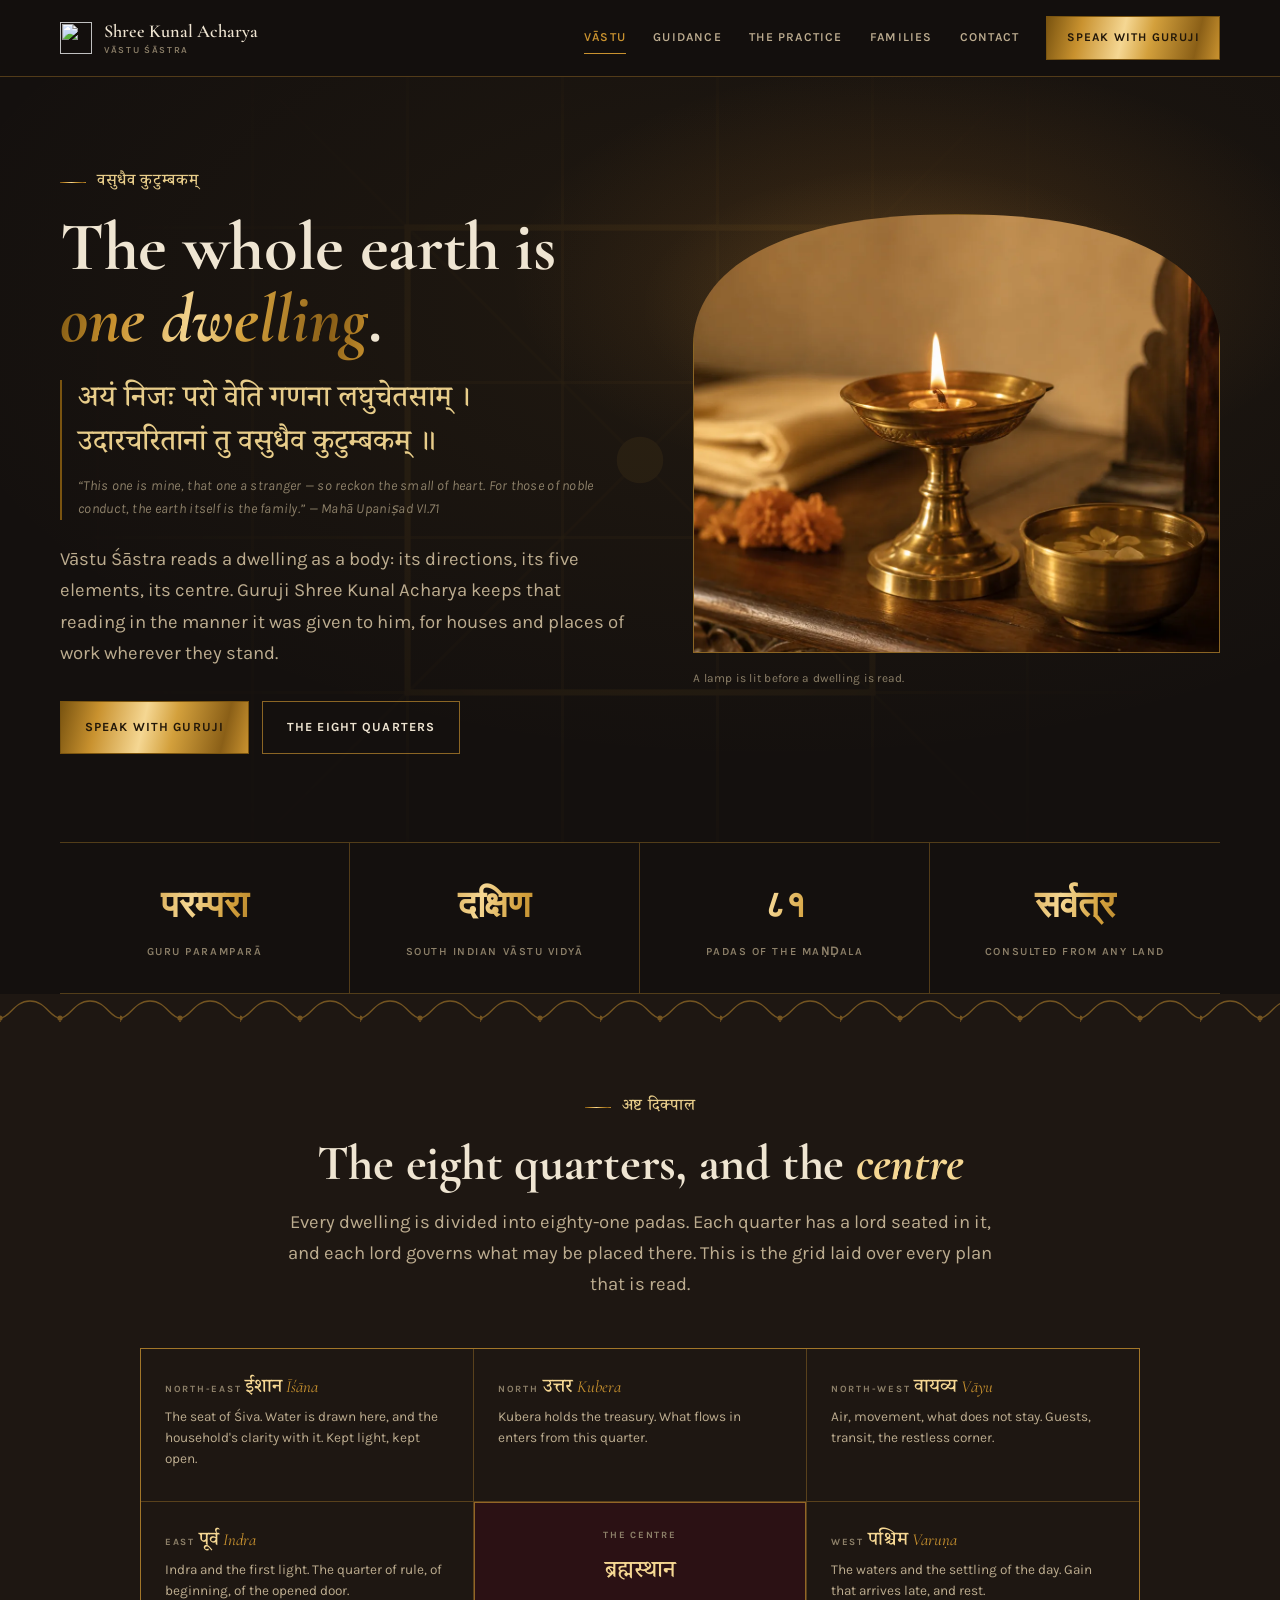
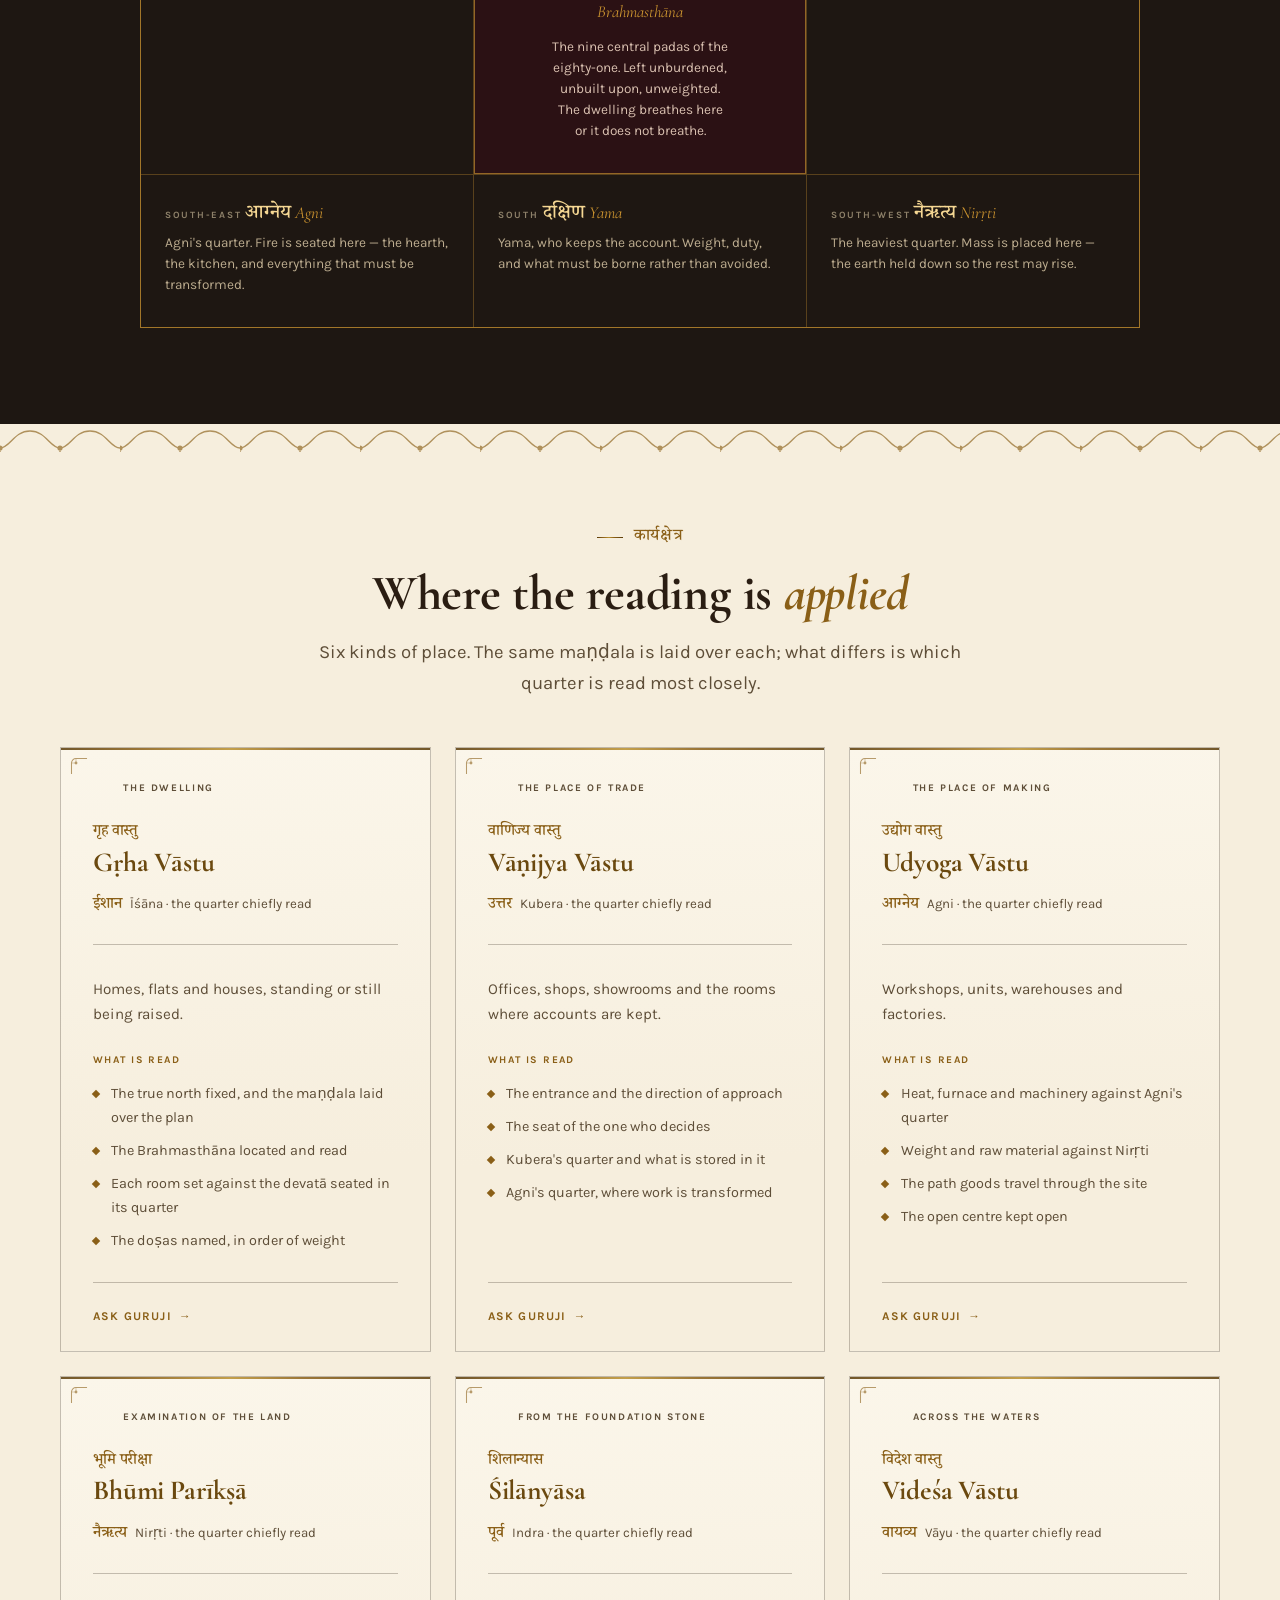
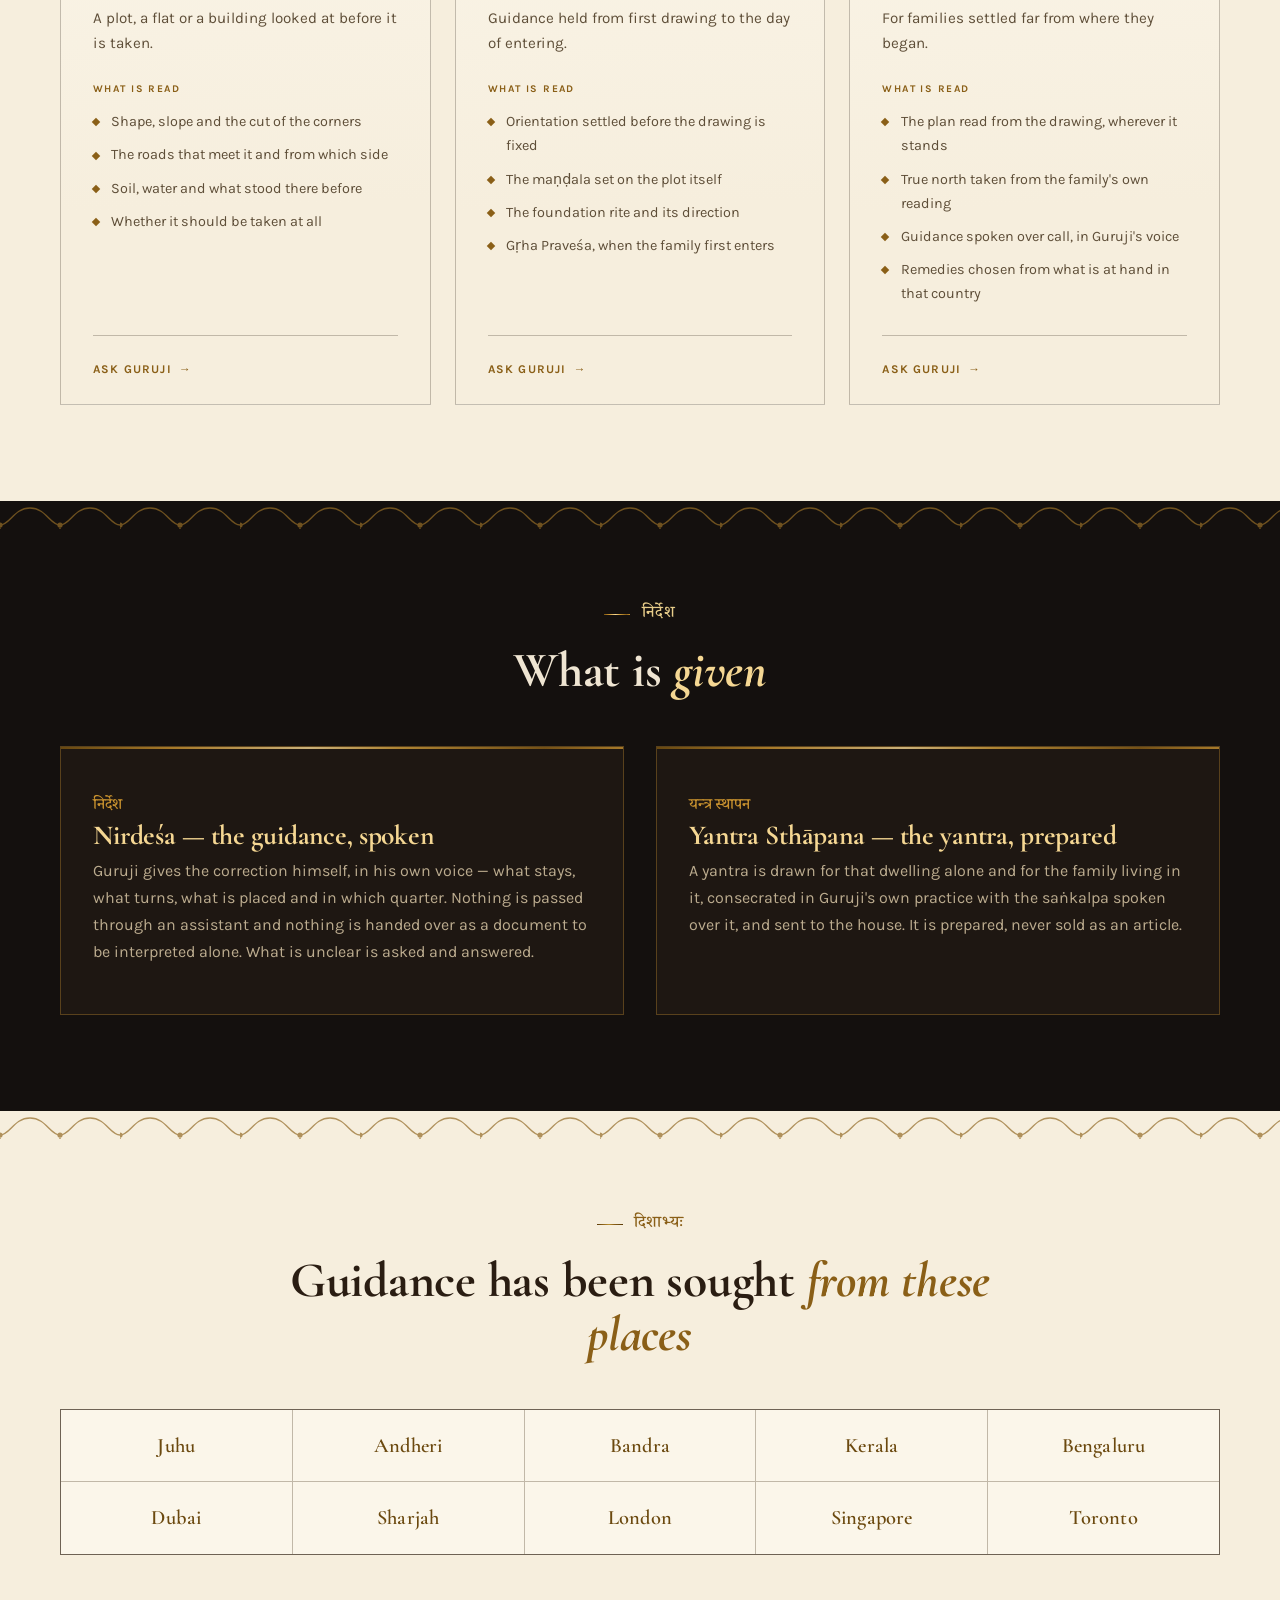
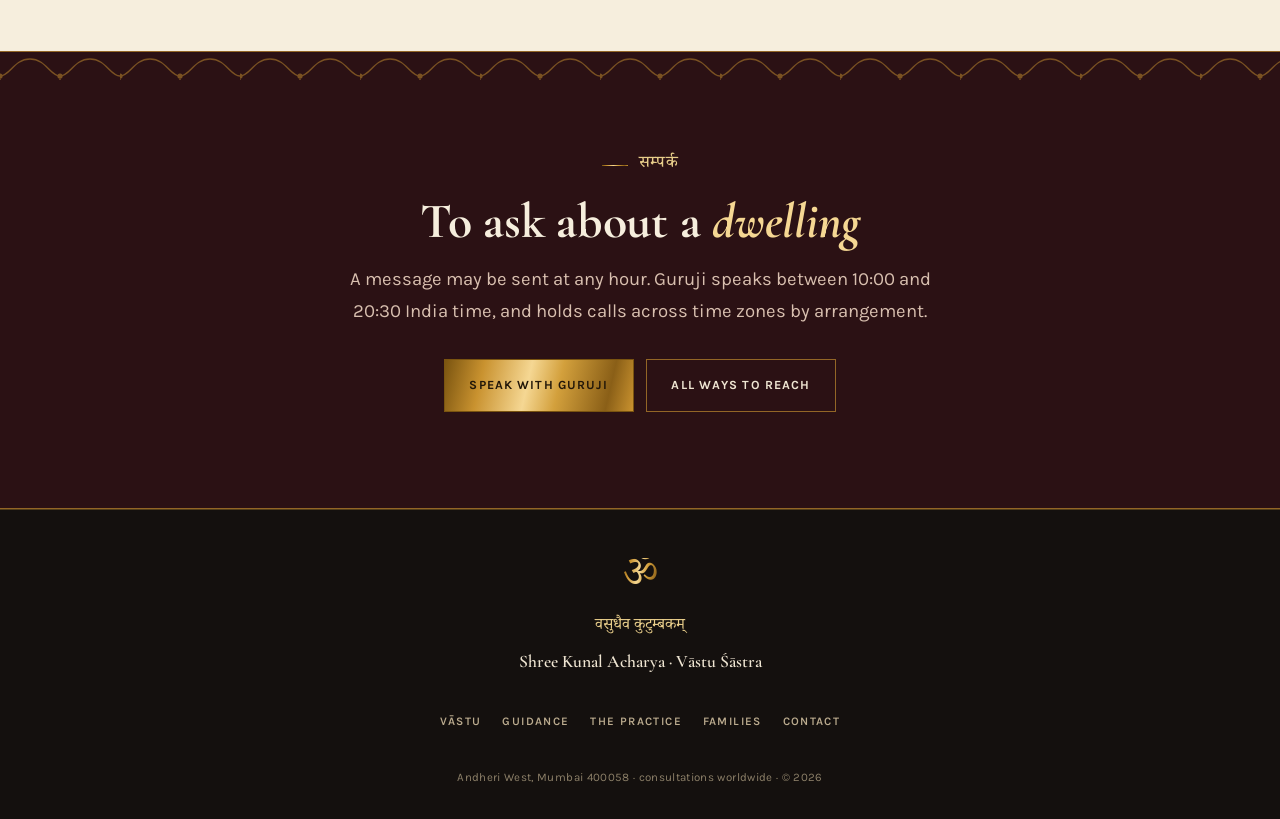
==== commit 90eed8ae: "Add the cream light-ground rhythm The site ran dark end to end; the only light thing on it was the m" ====
--- a/index.html
+++ b/index.html
@@ -205,7 +205,7 @@
       </div>
     </section>
 
-    <section class="section section--raised seam">
+    <section class="section seam section--light">
       <div class="wrap">
         <div class="section-head section-head--center reveal">
           <span class="eyebrow" lang="sa">कार्यक्षेत्र</span>
@@ -290,7 +290,7 @@
       </div>
     </section>
 
-    <section class="section section--dark seam">
+    <section class="section seam section--light">
       <div class="wrap">
         <div class="section-head section-head--center reveal">
           <span class="eyebrow" lang="sa">दिशाभ्यः</span>
--- a/css/style.css
+++ b/css/style.css
@@ -500,3 +500,118 @@
 @media (max-width: 980px) {
   .contact, .contact-split, .about-grid, .limits-grid { grid-template-columns: minmax(0, 1fr); }
 }
+
+/* ==========================================================================
+   Light ground — the cream half of the rhythm.
+   Gold is never used unchanged on cream: #C9922F is only 2.38:1 there.
+   Every gold-bearing component gets a darker counterpart inside .section--light.
+   ========================================================================== */
+:root{
+  --cream-card: #FBF6EA;
+  --tx-light:   #2A1D12;
+  --tx-light-2: #5E4E38;
+  --gold-ink:   #8A5F17;   /* 4.88:1 on cream */
+  --gold-ink-d: #6B490F;
+  --line-ink:      rgba(42,29,18,.55);
+  --line-ink-soft: rgba(42,29,18,.26);
+  --metal-ink: linear-gradient(103deg,#5A3B08 0%,#8A5F17 22%,#B98F2E 46%,#8A5F17 66%,#5A3B08 100%);
+  --torana-ink:url("data:image/svg+xml,%3Csvg xmlns='http://www.w3.org/2000/svg' viewBox='0 0 120 28' fill='none' stroke='%238A5F17' stroke-width='1.4'%3E%3Cpath d='M0 24 C 10 24 14 7 30 7 C 46 7 50 24 60 24 C 70 24 74 7 90 7 C 106 7 110 24 120 24'/%3E%3Ccircle cx='0' cy='24' r='2.6' fill='%238A5F17' stroke='none'/%3E%3Cpath d='M0 26.6 L0 28'/%3E%3Ccircle cx='60' cy='24' r='2.6' fill='%238A5F17' stroke='none'/%3E%3Cpath d='M60 26.6 L60 28'/%3E%3C/svg%3E");
+  --corner-ink:url("data:image/svg+xml,%3Csvg xmlns='http://www.w3.org/2000/svg' viewBox='0 0 24 24' fill='none' stroke='%238A5F17' stroke-width='1.4' stroke-linecap='square'%3E%3Cpath d='M2 22 L2 8 C2 4.7 4.7 2 8 2 L22 2'/%3E%3Cpath d='M2 8 L8 8 L8 2' stroke-opacity='.5'/%3E%3Ccircle cx='8' cy='8' r='1.9' fill='%238A5F17' stroke='none'/%3E%3C/svg%3E");
+}
+
+.section--light{ background:var(--cream); color:var(--tx-light); }
+.section--light h1,.section--light h2,.section--light h3,.section--light h4{ color:var(--tx-light); }
+.section--light p{ color:var(--tx-light-2); }
+.section--light .lede{ color:var(--tx-light-2); }
+.section--light h1 em,.section--light h2 em{ color:var(--gold-ink); }
+.section--light .gilt{ color:var(--gold-ink); }
+.section--light .gilt-metal{ background:var(--metal-ink);-webkit-background-clip:text;background-clip:text;color:var(--gold-ink); }
+.section--light .hairline-top{ border-top-color:var(--line-ink-soft); }
+
+.section--light .eyebrow,.section--light .mono{ color:var(--gold-ink); }
+.section--light .eyebrow::before{ background:var(--metal-ink); }
+.section--light .eyebrow[lang="sa"]{ color:var(--gold-ink); }
+.section--light .deva{ color:var(--gold-ink); }
+.section--light .deva--sm{ color:var(--gold-ink); }
+.section--light .translit{ color:var(--tx-light-2); }
+
+/* torana seam over a light ground */
+.section--light.seam::before{ background:var(--torana-ink) repeat-x;background-size:120px 28px;opacity:.65; }
+
+/* buttons */
+.section--light .btn--outline{ color:var(--tx-light);border-color:var(--line-ink); }
+.section--light .btn--outline:hover{ background:var(--gold-ink);color:var(--cream);border-color:var(--gold-ink); }
+
+/* credentials */
+.section--light .credentials{ border-color:var(--line-ink-soft); }
+.section--light .credential{ border-right-color:var(--line-ink-soft); }
+.section--light .credential__num{ background:var(--metal-ink);-webkit-background-clip:text;background-clip:text;color:var(--gold-ink); }
+.section--light .credential__label{ color:var(--tx-light-2); }
+
+/* service cards */
+.section--light .service{
+  background:linear-gradient(178deg,var(--cream-card),var(--cream) 68%);
+  border-color:var(--line-ink-soft);
+}
+.section--light .service::before{ background:var(--metal-ink); }
+.section--light .service::after{ background-image:var(--corner-ink);opacity:.6; }
+.section--light .service:hover{ border-color:var(--line-ink);box-shadow:0 0 34px -12px rgba(90,59,8,.55); }
+.section--light .service__seat{ color:var(--tx-light-2); }
+.section--light .service h3{ color:var(--gold-ink-d); }
+.section--light .service__desc{ color:var(--tx-light-2); }
+.section--light .service__dik{ border-bottom-color:var(--line-ink-soft); }
+.section--light .service__dik b{ color:var(--gold-ink); }
+.section--light .service__dik span{ color:var(--tx-light-2); }
+.section--light .service__list-label{ color:var(--gold-ink); }
+.section--light .service__list li{ color:var(--tx-light-2); }
+.section--light .service__list li::before{ background:var(--gold-ink); }
+.section--light .service__cta{ color:var(--gold-ink);border-top-color:var(--line-ink-soft); }
+.section--light .service__cta:hover{ color:var(--gold-ink-d); }
+
+/* dikpāla grid — the centre stays maroon on either ground */
+.section--light .mandala-grid{ background:var(--line-ink-soft);border-color:var(--line-ink); }
+.section--light .dik{ background:var(--cream-card); }
+.section--light .dik:hover{ background:#F2E8D4; }
+.section--light .dik__dir{ color:var(--tx-light-2); }
+.section--light .dik__lord{ color:var(--gold-ink-d); }
+.section--light .dik__name{ color:var(--gold-ink); }
+.section--light .dik p{ color:var(--tx-light-2); }
+
+/* offering, places, voices */
+.section--light .offer{ background:var(--cream-card);border-color:var(--line-ink-soft); }
+.section--light .offer::before{ background:var(--metal-ink); }
+.section--light .offer h3{ color:var(--gold-ink-d); }
+.section--light .offer p{ color:var(--tx-light-2); }
+.section--light .places{ background:var(--line-ink-soft);border-color:var(--line-ink); }
+.section--light .places li{ background:var(--cream-card);color:var(--gold-ink-d); }
+.section--light .places li:hover{ background:#F2E8D4;color:var(--gold-ink); }
+.section--light .voice{ background:var(--cream-card);border-color:var(--line-ink-soft); }
+.section--light .voice::before{ background:var(--metal-ink); }
+.section--light .voice__place{ color:var(--gold-ink-d); }
+.section--light .voice__kind{ color:var(--tx-light-2); }
+.section--light .voice__slot{ border-color:var(--line-ink-soft);color:var(--tx-light-2); }
+
+/* about + contact on a light ground */
+.section--light .about-photo{ border-color:var(--line-ink);box-shadow:0 0 34px -14px rgba(90,59,8,.5); }
+.section--light .about-bio p{ color:var(--tx-light-2); }
+.section--light .about-bio h3{ color:var(--gold-ink-d); }
+.section--light .creds__item{ border-top-color:var(--line-ink-soft); }
+.section--light .creds__label{ color:var(--tx-light-2); }
+.section--light .contact__panel{ background:var(--cream-card);border-color:var(--line-ink-soft); }
+.section--light .contact__panel::before{ background:var(--metal-ink); }
+.section--light .contact__row{ border-top-color:var(--line-ink-soft); }
+.section--light .contact__row svg{ color:var(--gold-ink); }
+.section--light .contact__row strong{ color:var(--tx-light-2); }
+.section--light .contact__row a,.section--light .contact__row span{ color:var(--tx-light); }
+.section--light .contact__row a{ border-bottom-color:var(--line-ink-soft); }
+.section--light .contact__row a:hover{ color:var(--gold-ink-d);border-bottom-color:var(--gold-ink); }
+.section--light .form__field label{ color:var(--tx-light-2); }
+.section--light .form__field input,.section--light .form__field textarea{
+  background:#FFFDF7;border-color:var(--line-ink-soft);color:var(--tx-light);
+}
+.section--light .form__field input::placeholder,.section--light .form__field textarea::placeholder{ color:#8A7A62; }
+.section--light .form__field input:focus,.section--light .form__field textarea:focus{
+  border-color:var(--gold-ink);box-shadow:0 0 0 3px rgba(138,95,23,.16);
+}
+.section--light .form__note{ color:var(--tx-light-2); }
+.section--light .section-head p{ color:var(--tx-light-2); }
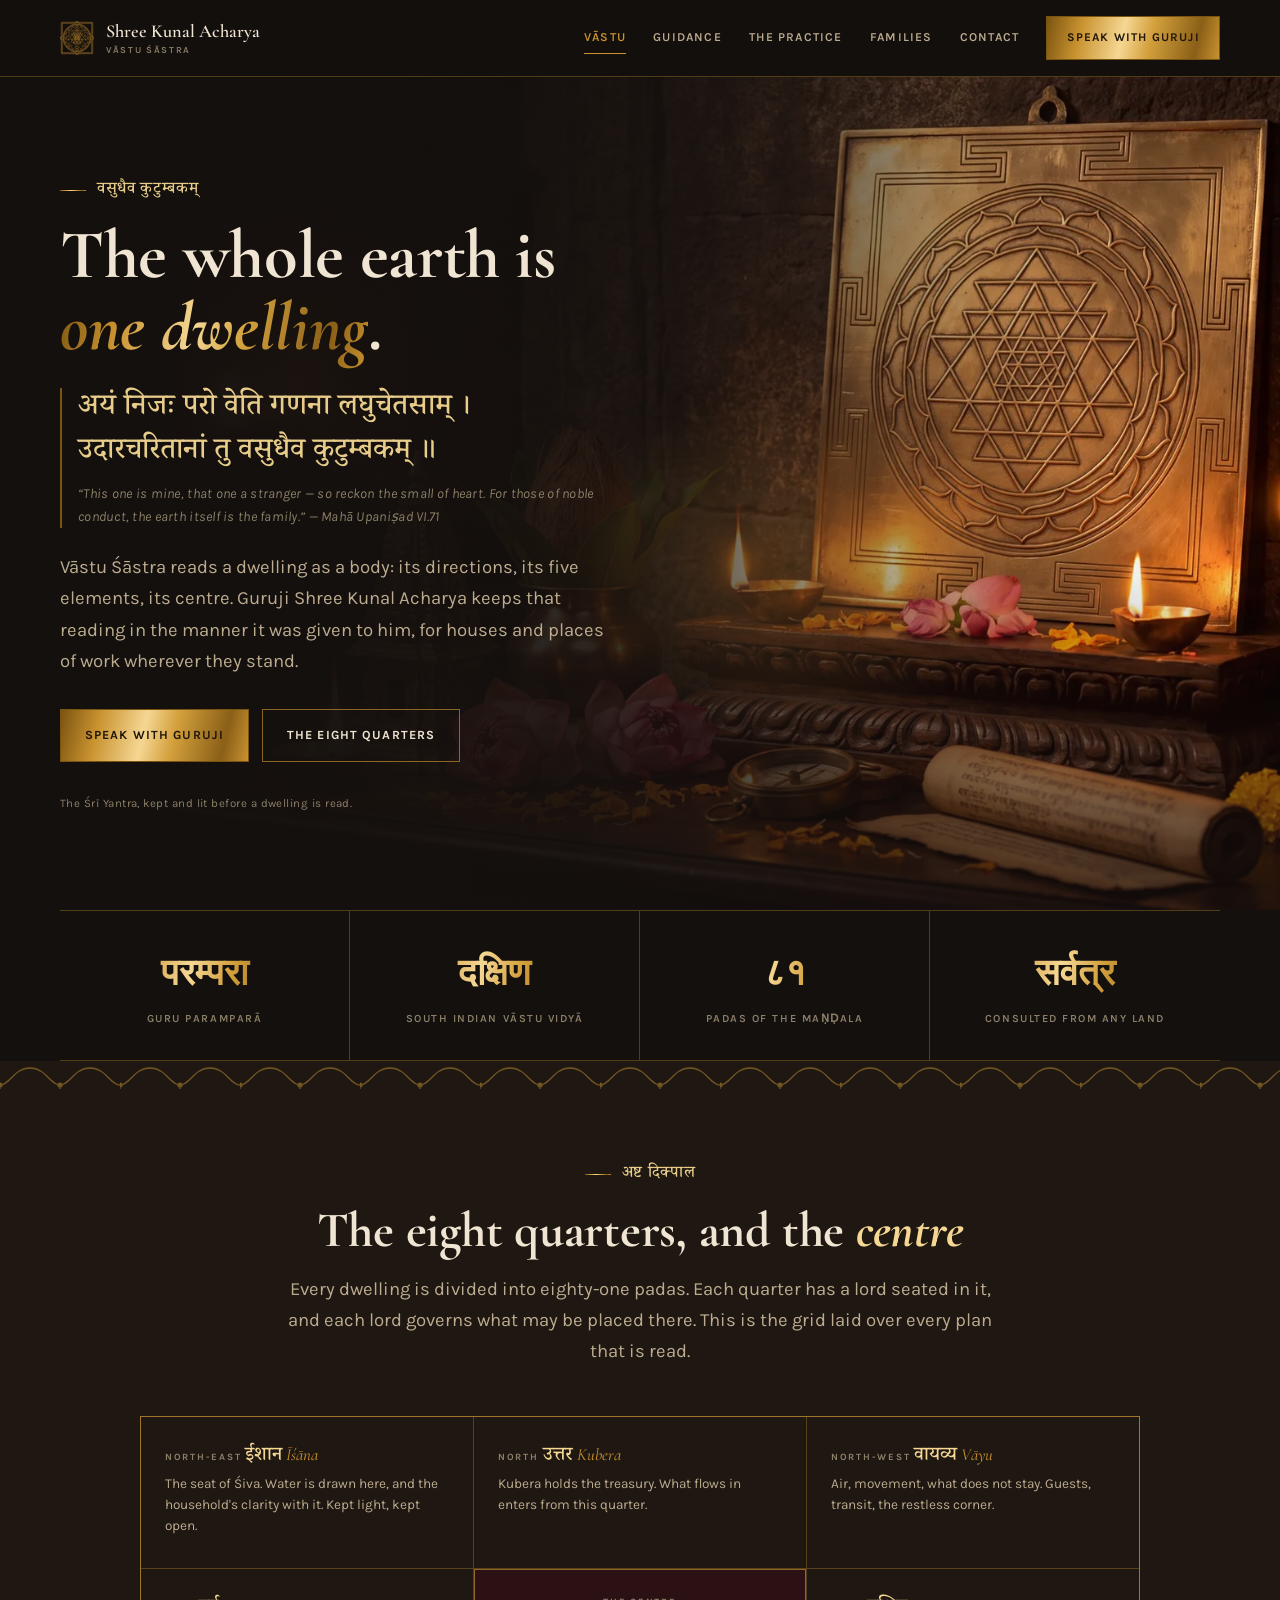
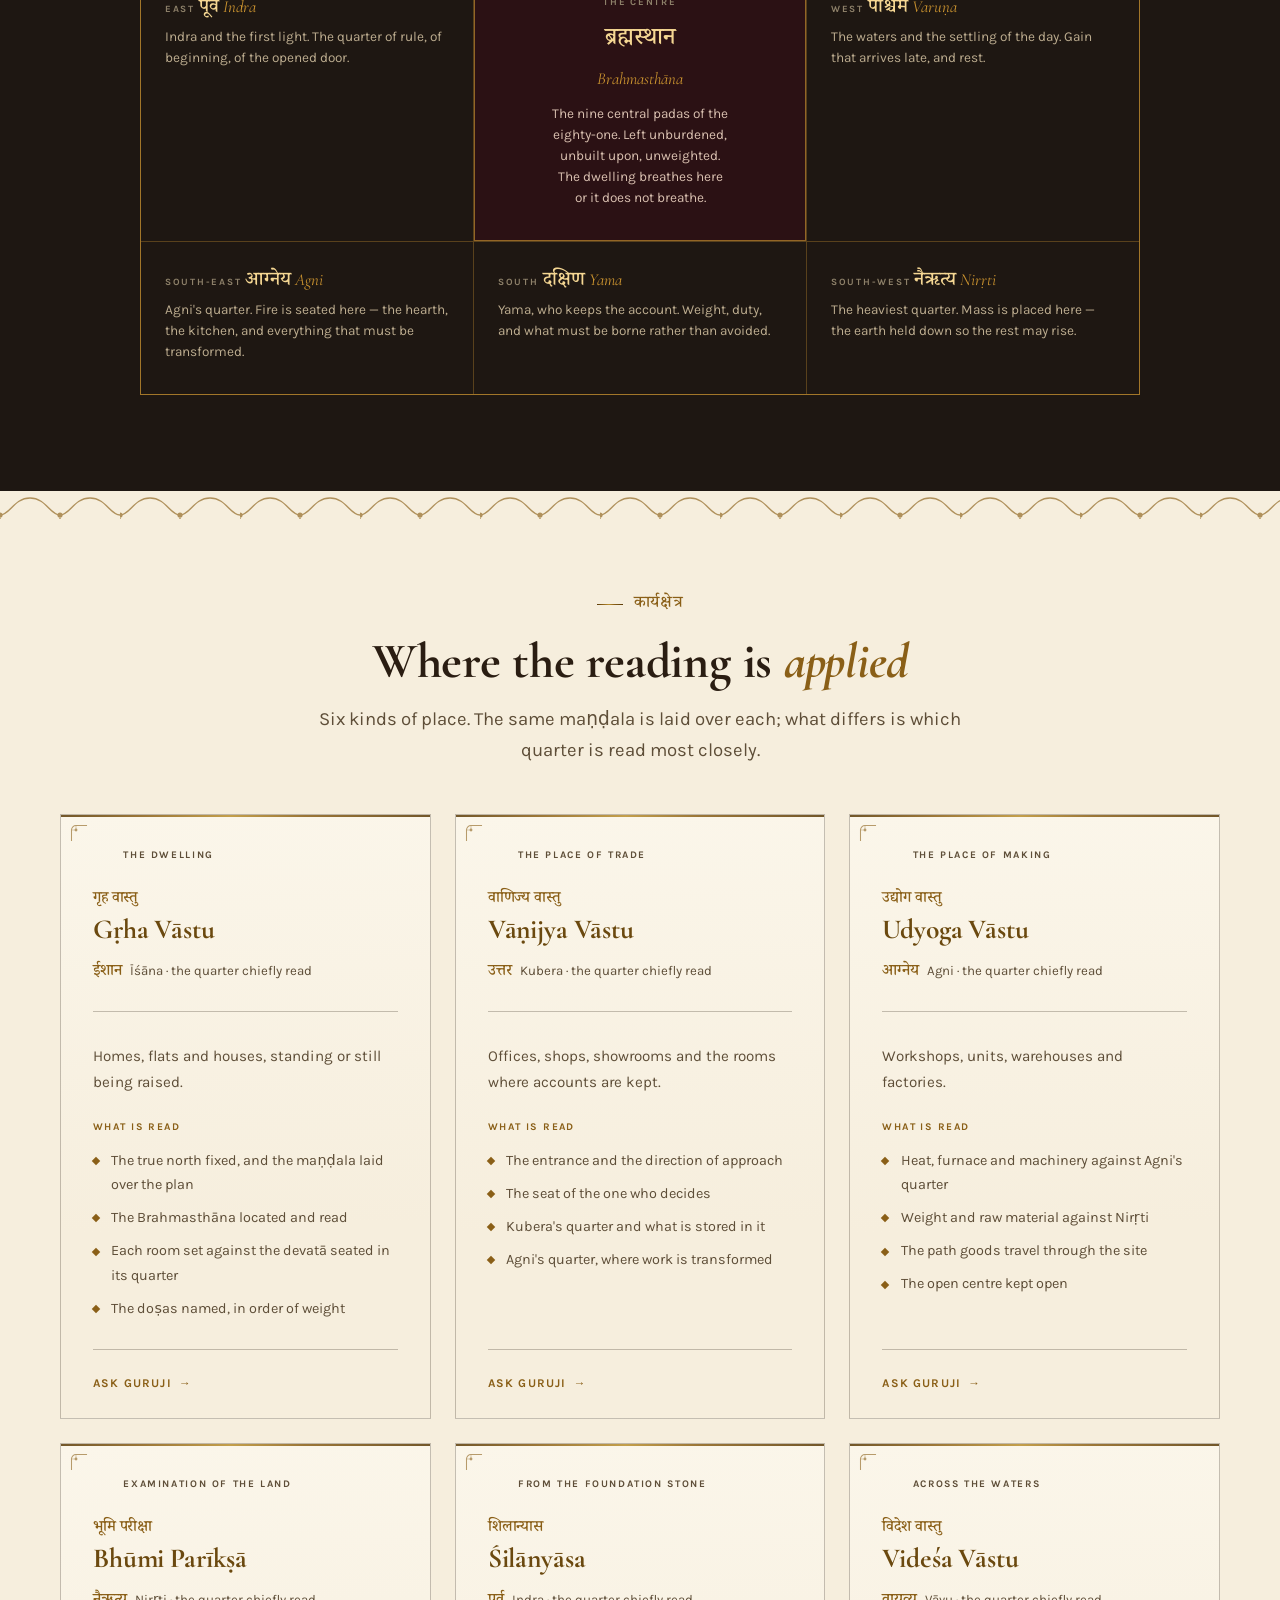
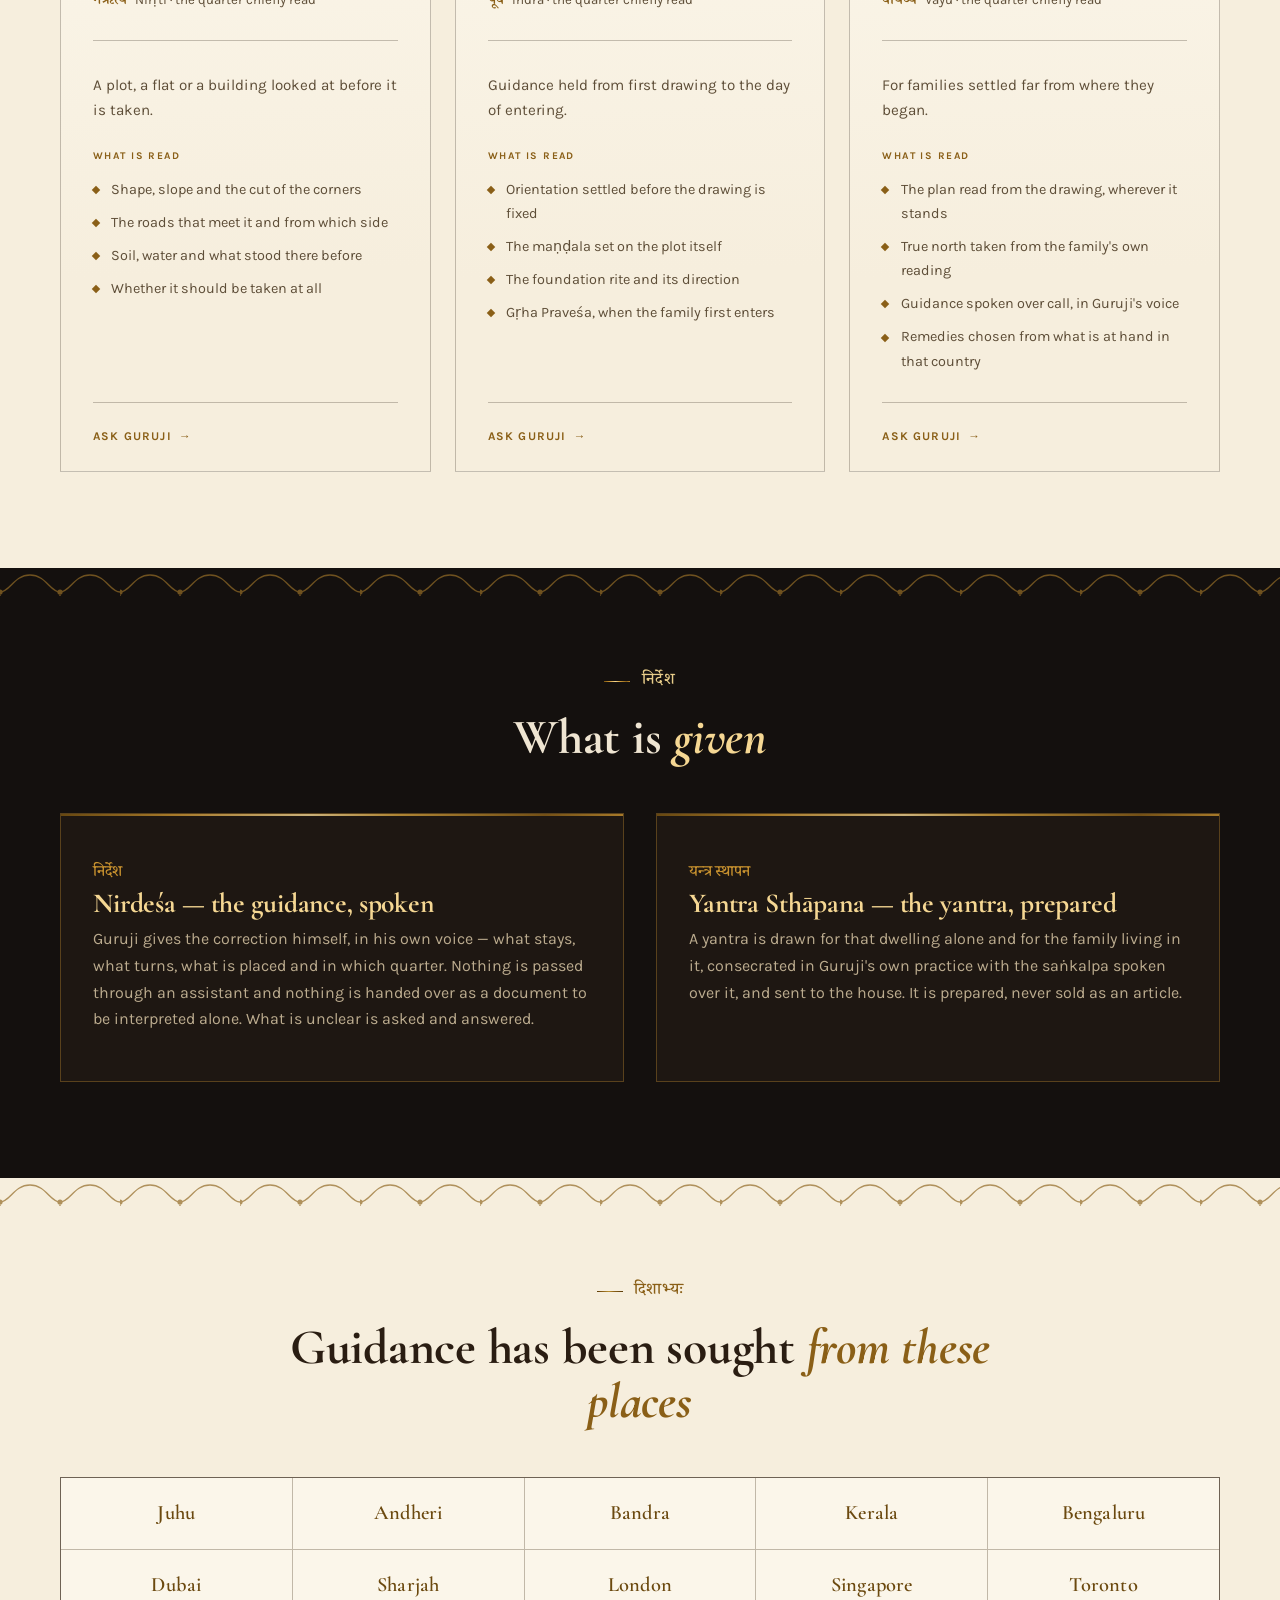
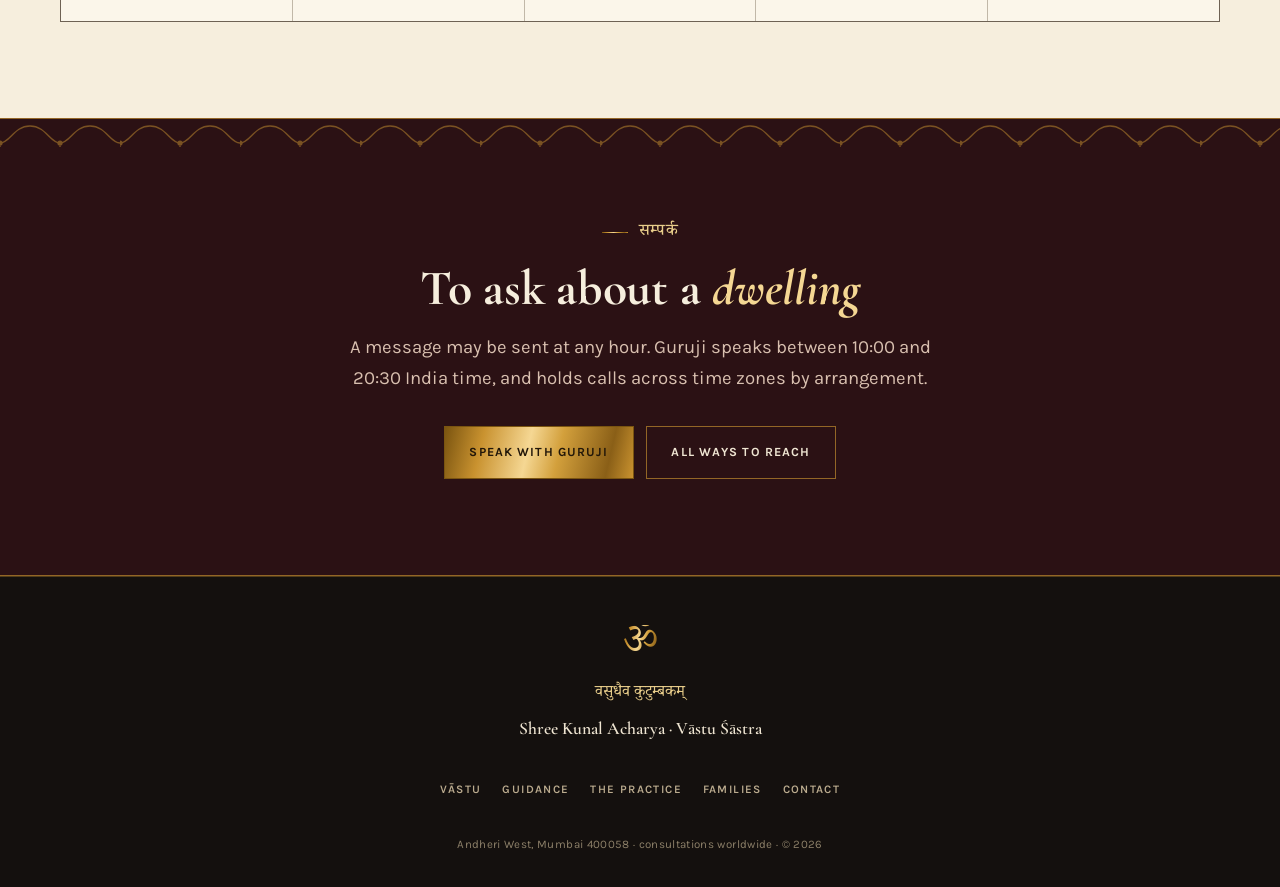
==== commit 0cfbff27: "Use the Sri Yantra altar photograph as the hero Pulled from origin/main: hero-vedic-altar, scripture" ====
--- a/index.html
+++ b/index.html
@@ -52,10 +52,7 @@
   <header class="site-header">
     <div class="wrap site-header__inner">
       <a class="brand" href="index.html">
-        <picture>
-          <source srcset="assets/images/sri-yantra-logo.webp" type="image/webp">
-          <img class="brand__mark" src="assets/images/sri-yantra-logo.png" alt="" width="32" height="32" loading="eager" decoding="async">
-        </picture>
+        <svg class="brand__mark" aria-hidden="true" focusable="false" viewBox="0 0 1000 1000" vector-effect="non-scaling-stroke" xmlns="http://www.w3.org/2000/svg"> <g id="circles"> <circle cx="500.00" cy="500.00" r="388" fill="none" stroke="currentColor" stroke-width="2"/> <circle cx="500.00" cy="500.00" r="402" fill="none" stroke="currentColor" stroke-width="2"/> <circle cx="500.00" cy="500.00" r="416" fill="none" stroke="currentColor" stroke-width="2"/> </g> <g id="lotus16"> <path d="M 453.50,173.29 Q 457.54,148.35 500.00,126.00 Q 542.46,148.35 546.50,173.29 Z" fill="none" stroke="currentColor" stroke-width="2"/> <path d="M 582.07,180.37 Q 595.34,158.87 643.12,154.47 Q 673.80,191.37 667.98,215.96 Z" fill="none" stroke="currentColor" stroke-width="2"/> <path d="M 698.14,236.10 Q 718.63,221.32 764.46,235.54 Q 778.68,281.37 763.90,301.86 Z" fill="none" stroke="currentColor" stroke-width="2"/> <path d="M 784.04,332.02 Q 808.63,326.20 845.53,356.88 Q 841.13,404.66 819.63,417.93 Z" fill="none" stroke="currentColor" stroke-width="2"/> <path d="M 826.71,453.50 Q 851.65,457.54 874.00,500.00 Q 851.65,542.46 826.71,546.50 Z" fill="none" stroke="currentColor" stroke-width="2"/> <path d="M 819.63,582.07 Q 841.13,595.34 845.53,643.12 Q 808.63,673.80 784.04,667.98 Z" fill="none" stroke="currentColor" stroke-width="2"/> <path d="M 763.90,698.14 Q 778.68,718.63 764.46,764.46 Q 718.63,778.68 698.14,763.90 Z" fill="none" stroke="currentColor" stroke-width="2"/> <path d="M 667.98,784.04 Q 673.80,808.63 643.12,845.53 Q 595.34,841.13 582.07,819.63 Z" fill="none" stroke="currentColor" stroke-width="2"/> <path d="M 546.50,826.71 Q 542.46,851.65 500.00,874.00 Q 457.54,851.65 453.50,826.71 Z" fill="none" stroke="currentColor" stroke-width="2"/> <path d="M 417.93,819.63 Q 404.66,841.13 356.88,845.53 Q 326.20,808.63 332.02,784.04 Z" fill="none" stroke="currentColor" stroke-width="2"/> <path d="M 301.86,763.90 Q 281.37,778.68 235.54,764.46 Q 221.32,718.63 236.10,698.14 Z" fill="none" stroke="currentColor" stroke-width="2"/> <path d="M 215.96,667.98 Q 191.37,673.80 154.47,643.12 Q 158.87,595.34 180.37,582.07 Z" fill="none" stroke="currentColor" stroke-width="2"/> <path d="M 173.29,546.50 Q 148.35,542.46 126.00,500.00 Q 148.35,457.54 173.29,453.50 Z" fill="none" stroke="currentColor" stroke-width="2"/> <path d="M 180.37,417.93 Q 158.87,404.66 154.47,356.88 Q 191.37,326.20 215.96,332.02 Z" fill="none" stroke="currentColor" stroke-width="2"/> <path d="M 236.10,301.86 Q 221.32,281.37 235.54,235.54 Q 281.37,221.32 301.86,236.10 Z" fill="none" stroke="currentColor" stroke-width="2"/> <path d="M 332.02,215.96 Q 326.20,191.37 356.88,154.47 Q 404.66,158.87 417.93,180.37 Z" fill="none" stroke="currentColor" stroke-width="2"/> </g> <g id="lotus8"> <path d="M 424.67,240.72 Q 429.19,211.05 500.00,180.00 Q 570.81,211.05 575.33,240.72 Z" fill="none" stroke="currentColor" stroke-width="2"/> <path d="M 630.07,263.40 Q 654.25,245.61 726.27,273.73 Q 754.39,345.75 736.60,369.93 Z" fill="none" stroke="currentColor" stroke-width="2"/> <path d="M 759.28,424.67 Q 788.95,429.19 820.00,500.00 Q 788.95,570.81 759.28,575.33 Z" fill="none" stroke="currentColor" stroke-width="2"/> <path d="M 736.60,630.07 Q 754.39,654.25 726.27,726.27 Q 654.25,754.39 630.07,736.60 Z" fill="none" stroke="currentColor" stroke-width="2"/> <path d="M 575.33,759.28 Q 570.81,788.95 500.00,820.00 Q 429.19,788.95 424.67,759.28 Z" fill="none" stroke="currentColor" stroke-width="2"/> <path d="M 369.93,736.60 Q 345.75,754.39 273.73,726.27 Q 245.61,654.25 263.40,630.07 Z" fill="none" stroke="currentColor" stroke-width="2"/> <path d="M 240.72,575.33 Q 211.05,570.81 180.00,500.00 Q 211.05,429.19 240.72,424.67 Z" fill="none" stroke="currentColor" stroke-width="2"/> <path d="M 263.40,369.93 Q 245.61,345.75 273.73,273.73 Q 345.75,245.61 369.93,263.40 Z" fill="none" stroke="currentColor" stroke-width="2"/> </g> <g id="bhupura"> <path d="M 70.00,70.00 L 468.00,70.00 L 468.00,42.00 L 532.00,42.00 L 532.00,70.00 L 930.00,70.00 L 930.00,70.00 L 930.00,468.00 L 958.00,468.00 L 958.00,532.00 L 930.00,532.00 L 930.00,930.00 L 930.00,930.00 L 532.00,930.00 L 532.00,958.00 L 468.00,958.00 L 468.00,930.00 L 70.00,930.00 L 70.00,930.00 L 70.00,532.00 L 42.00,532.00 L 42.00,468.00 L 70.00,468.00 L 70.00,70.00 Z" fill="none" stroke="currentColor" stroke-width="2"/> <path d="M 53.00,53.00 L 468.00,53.00 L 468.00,25.00 L 532.00,25.00 L 532.00,53.00 L 947.00,53.00 L 947.00,53.00 L 947.00,468.00 L 975.00,468.00 L 975.00,532.00 L 947.00,532.00 L 947.00,947.00 L 947.00,947.00 L 532.00,947.00 L 532.00,975.00 L 468.00,975.00 L 468.00,947.00 L 53.00,947.00 L 53.00,947.00 L 53.00,532.00 L 25.00,532.00 L 25.00,468.00 L 53.00,468.00 L 53.00,53.00 Z" fill="none" stroke="currentColor" stroke-width="2"/> <path d="M 36.00,36.00 L 468.00,36.00 L 468.00,8.00 L 532.00,8.00 L 532.00,36.00 L 964.00,36.00 L 964.00,36.00 L 964.00,468.00 L 992.00,468.00 L 992.00,532.00 L 964.00,532.00 L 964.00,964.00 L 964.00,964.00 L 532.00,964.00 L 532.00,992.00 L 468.00,992.00 L 468.00,964.00 L 36.00,964.00 L 36.00,964.00 L 36.00,532.00 L 8.00,532.00 L 8.00,468.00 L 36.00,468.00 L 36.00,36.00 Z" fill="none" stroke="currentColor" stroke-width="2"/> </g> <g id="triangles"> <polygon points="500.00,523.11 366.22,286.60 633.78,286.60" fill="none" stroke="currentColor" stroke-width="2"/> <polygon points="500.00,673.33 336.58,355.86 663.42,355.86" fill="none" stroke="currentColor" stroke-width="2"/> <polygon points="500.00,760.00 256.99,407.56 743.01,407.56" fill="none" stroke="currentColor" stroke-width="2"/> <polygon points="500.00,624.16 412.84,447.89 587.16,447.89" fill="none" stroke="currentColor" stroke-width="2"/> <polygon points="500.00,552.00 445.82,473.05 554.18,473.05" fill="none" stroke="currentColor" stroke-width="2"/> <polygon points="500.00,355.86 422.67,523.11 577.33,523.11" fill="none" stroke="currentColor" stroke-width="2"/> <polygon points="500.00,240.00 245.25,552.00 754.75,552.00" fill="none" stroke="currentColor" stroke-width="2"/> <polygon points="500.00,286.60 317.59,624.16 682.41,624.16" fill="none" stroke="currentColor" stroke-width="2"/> <polygon points="500.00,407.56 385.08,673.33 614.92,673.33" fill="none" stroke="currentColor" stroke-width="2"/> </g> <g id="bindu"> <circle cx="500.00" cy="500.00" r="6" fill="currentColor" stroke="none"/> </g> </svg>
         <span class="brand__name">Shree Kunal Acharya<small>Vāstu Śāstra</small></span>
       </a>
       <button class="nav-toggle" type="button" aria-expanded="false" aria-controls="primary-nav" aria-label="Menu">
@@ -74,56 +71,26 @@
 
   <main>
 
-    <section class="hero">
-      <div class="hero__mandala" aria-hidden="true"><svg class="hero__mandala-svg" xmlns="http://www.w3.org/2000/svg" viewBox="-34 -34 968 968" fill="none" stroke="currentColor" stroke-width="2" aria-hidden="true" role="presentation">
-<g stroke-opacity=".5">
-<line x1="100" y1="0" x2="100" y2="900"/><line x1="0" y1="100" x2="900" y2="100"/>
-<line x1="200" y1="0" x2="200" y2="900"/><line x1="0" y1="200" x2="900" y2="200"/>
-<line x1="300" y1="0" x2="300" y2="900"/><line x1="0" y1="300" x2="900" y2="300"/>
-<line x1="400" y1="0" x2="400" y2="900"/><line x1="0" y1="400" x2="900" y2="400"/>
-<line x1="500" y1="0" x2="500" y2="900"/><line x1="0" y1="500" x2="900" y2="500"/>
-<line x1="600" y1="0" x2="600" y2="900"/><line x1="0" y1="600" x2="900" y2="600"/>
-<line x1="700" y1="0" x2="700" y2="900"/><line x1="0" y1="700" x2="900" y2="700"/>
-<line x1="800" y1="0" x2="800" y2="900"/><line x1="0" y1="800" x2="900" y2="800"/>
-</g>
-<g stroke-opacity=".3"><line x1="0" y1="0" x2="900" y2="900"/><line x1="900" y1="0" x2="0" y2="900"/></g>
-<circle cx="450" cy="450" r="450" stroke-opacity=".4"/>
-<rect x="300" y="300" width="300" height="300" stroke-width="4"/>
-<circle cx="450" cy="450" r="15" fill="currentColor" stroke="none"/>
-<g stroke-width="3">
-<rect x="0" y="0" width="900" height="900"/>
-<rect x="-16" y="-16" width="932" height="932"/>
-<rect x="-32" y="-32" width="964" height="964"/>
-</g><g stroke-width="3.5">
-<rect x="0" y="0" width="100" height="100"/>
-<rect x="800" y="0" width="100" height="100"/>
-<rect x="0" y="800" width="100" height="100"/>
-<rect x="800" y="800" width="100" height="100"/>
-</g></svg></div>
-      <div class="wrap">
-        <div class="hero__inner">
-          <div class="reveal">
-            <span class="eyebrow" lang="sa">वसुधैव कुटुम्बकम्</span>
-            <h1>The whole earth is <em class="gilt-metal">one dwelling</em>.</h1>
-            <blockquote class="hero__shloka">
-              <p class="deva deva--lg" lang="sa">अयं निजः परो वेति गणना लघुचेतसाम् ।<br>उदारचरितानां तु वसुधैव कुटुम्बकम् ॥</p>
-              <span class="translit">“This one is mine, that one a stranger — so reckon the small of heart. For those of noble conduct, the earth itself is the family.” &mdash; Mahā Upaniṣad VI.71</span>
-            </blockquote>
-            <p class="lede">Vāstu Śāstra reads a dwelling as a body: its directions, its five elements, its centre. Guruji Shree Kunal Acharya keeps that reading in the manner it was given to him, for houses and places of work wherever they stand.</p>
-            <div class="hero__ctas">
-              <a href="https://wa.me/917777008369?text=Praṇām%20Guruji%2C%20I%20wish%20to%20ask%20about%20a%20dwelling." target="_blank" rel="noopener" class="btn btn--filled">Speak with Guruji</a>
-              <a href="#dikpala" class="btn btn--outline">The eight quarters</a>
-            </div>
-          </div>
-          <div class="reveal">
-            <div class="hero__image">
-              <picture>
-                <source srcset="assets/images/hero-diya-altar.webp" type="image/webp">
-                <img src="assets/images/hero-diya-altar.jpg" alt="A lit brass diya on a wooden ledge with marigold flowers alongside" width="1122" height="935" loading="eager" decoding="async">
-              </picture>
-            </div>
-            <p class="hero__caption">A lamp is lit before a dwelling is read.</p>
-          </div>
+    <section class="hero hero--altar">
+      <div class="hero__bg" aria-hidden="true"></div>
+      <img class="hero__photo" src="assets/images/hero-vedic-altar.jpg"
+           srcset="assets/images/hero-vedic-altar.webp 2400w"
+           alt="A brass Sri Yantra plaque on a dark wooden altar with lit diyas, lotus flowers, a kalash, a brass compass and a palm-leaf manuscript"
+           width="2400" height="1018" loading="eager" decoding="async" fetchpriority="high">
+      <div class="wrap">
+        <div class="hero__copy reveal">
+          <span class="eyebrow" lang="sa">वसुधैव कुटुम्बकम्</span>
+          <h1>The whole earth is <em class="gilt-metal">one dwelling</em>.</h1>
+          <blockquote class="hero__shloka">
+            <p class="deva deva--lg" lang="sa">अयं निजः परो वेति गणना लघुचेतसाम् ।<br>उदारचरितानां तु वसुधैव कुटुम्बकम् ॥</p>
+            <span class="translit">&ldquo;This one is mine, that one a stranger &mdash; so reckon the small of heart. For those of noble conduct, the earth itself is the family.&rdquo; &mdash; Mahā Upaniṣad VI.71</span>
+          </blockquote>
+          <p class="lede">Vāstu Śāstra reads a dwelling as a body: its directions, its five elements, its centre. Guruji Shree Kunal Acharya keeps that reading in the manner it was given to him, for houses and places of work wherever they stand.</p>
+          <div class="hero__ctas">
+            <a href="https://wa.me/917777008369?text=Pra%E1%B9%87%C4%81m%20Guruji%2C%20I%20wish%20to%20ask%20about%20a%20dwelling." target="_blank" rel="noopener" class="btn btn--filled">Speak with Guruji</a>
+            <a href="#dikpala" class="btn btn--outline">The eight quarters</a>
+          </div>
+          <p class="hero__caption">The Śrī Yantra, kept and lit before a dwelling is read.</p>
         </div>
       </div>
     </section>
--- a/css/style.css
+++ b/css/style.css
@@ -134,7 +134,10 @@
 }
 .site-header__inner{display:flex;align-items:center;justify-content:space-between;padding-block:var(--space-2);gap:var(--space-3)}
 .brand{display:inline-flex;align-items:center;gap:.75rem}
-.brand__mark{width:32px;height:32px;color:var(--gold);flex-shrink:0}
+.brand__mark{width:34px;height:34px;color:var(--gold);flex-shrink:0}
+.brand__mark [stroke],.brand__mark circle,.brand__mark path,.brand__mark polygon,.brand__mark line,.brand__mark rect{
+  stroke-width:9;
+}
 .brand__name{font-family:"Cormorant Garamond","Noto Serif Devanagari",Georgia,serif;font-size:1.14rem;font-weight:600;line-height:1.12;color:var(--tx)}
 .brand__name small{
   display:block;font-family:"Karla",sans-serif;font-size:.58rem;letter-spacing:.18em;
@@ -615,3 +618,47 @@
 }
 .section--light .form__note{ color:var(--tx-light-2); }
 .section--light .section-head p{ color:var(--tx-light-2); }
+
+/* ==========================================================================
+   Full-bleed altar hero — the Śrī Yantra plaque photograph carries the page.
+   The image's left third is dark and empty by design; the scrim deepens it
+   so type sits on the photograph rather than in a box beside it.
+   ========================================================================== */
+.hero--altar{
+  position:relative;overflow:hidden;isolation:isolate;
+  min-height:clamp(560px,72vh,760px);
+  display:grid;align-items:center;
+  padding-block:clamp(3.5rem,8vw,6rem);
+  background:var(--ink);
+}
+.hero--altar .hero__photo{
+  position:absolute;inset:0;width:100%;height:100%;object-fit:cover;
+  object-position:78% center;z-index:-2;
+}
+.hero--altar .hero__bg{
+  position:absolute;inset:0;z-index:-1;pointer-events:none;
+  background:
+    linear-gradient(100deg, var(--ink) 0%, rgba(20,16,14,.96) 34%, rgba(20,16,14,.86) 50%, rgba(20,16,14,.42) 66%, rgba(20,16,14,.05) 82%, transparent 90%),
+    linear-gradient(to top, rgba(20,16,14,.72), transparent 42%);
+}
+.hero--altar .wrap{position:relative;z-index:1}
+.hero--altar .hero__copy{max-width:34rem}
+.hero--altar .hero__caption{
+  margin:var(--space-4) 0 0;font-family:"Karla",sans-serif;font-size:.72rem;
+  letter-spacing:.04em;color:var(--tx-faint);max-width:30rem;
+}
+/* the ambient lamp pulse, aimed at the diyas in the photograph */
+.hero--altar::after{
+  content:"";position:absolute;inset:0;pointer-events:none;z-index:0;
+  background:radial-gradient(26% 30% at 62% 58%, rgba(240,180,80,.16), transparent 70%);
+  animation:lamp 7.5s var(--ease) infinite;
+}
+@media (max-width:980px){
+  .hero--altar{min-height:auto;padding-block:clamp(3rem,9vw,4.5rem)}
+  .hero--altar .hero__photo{object-position:72% center;opacity:.55}
+  .hero--altar .hero__bg{
+    background:linear-gradient(180deg, rgba(20,16,14,.90) 0%, rgba(20,16,14,.80) 55%, rgba(20,16,14,.94) 100%);
+  }
+  .hero--altar .hero__copy{max-width:none}
+  .hero--altar .hero__caption{max-width:none}
+}
